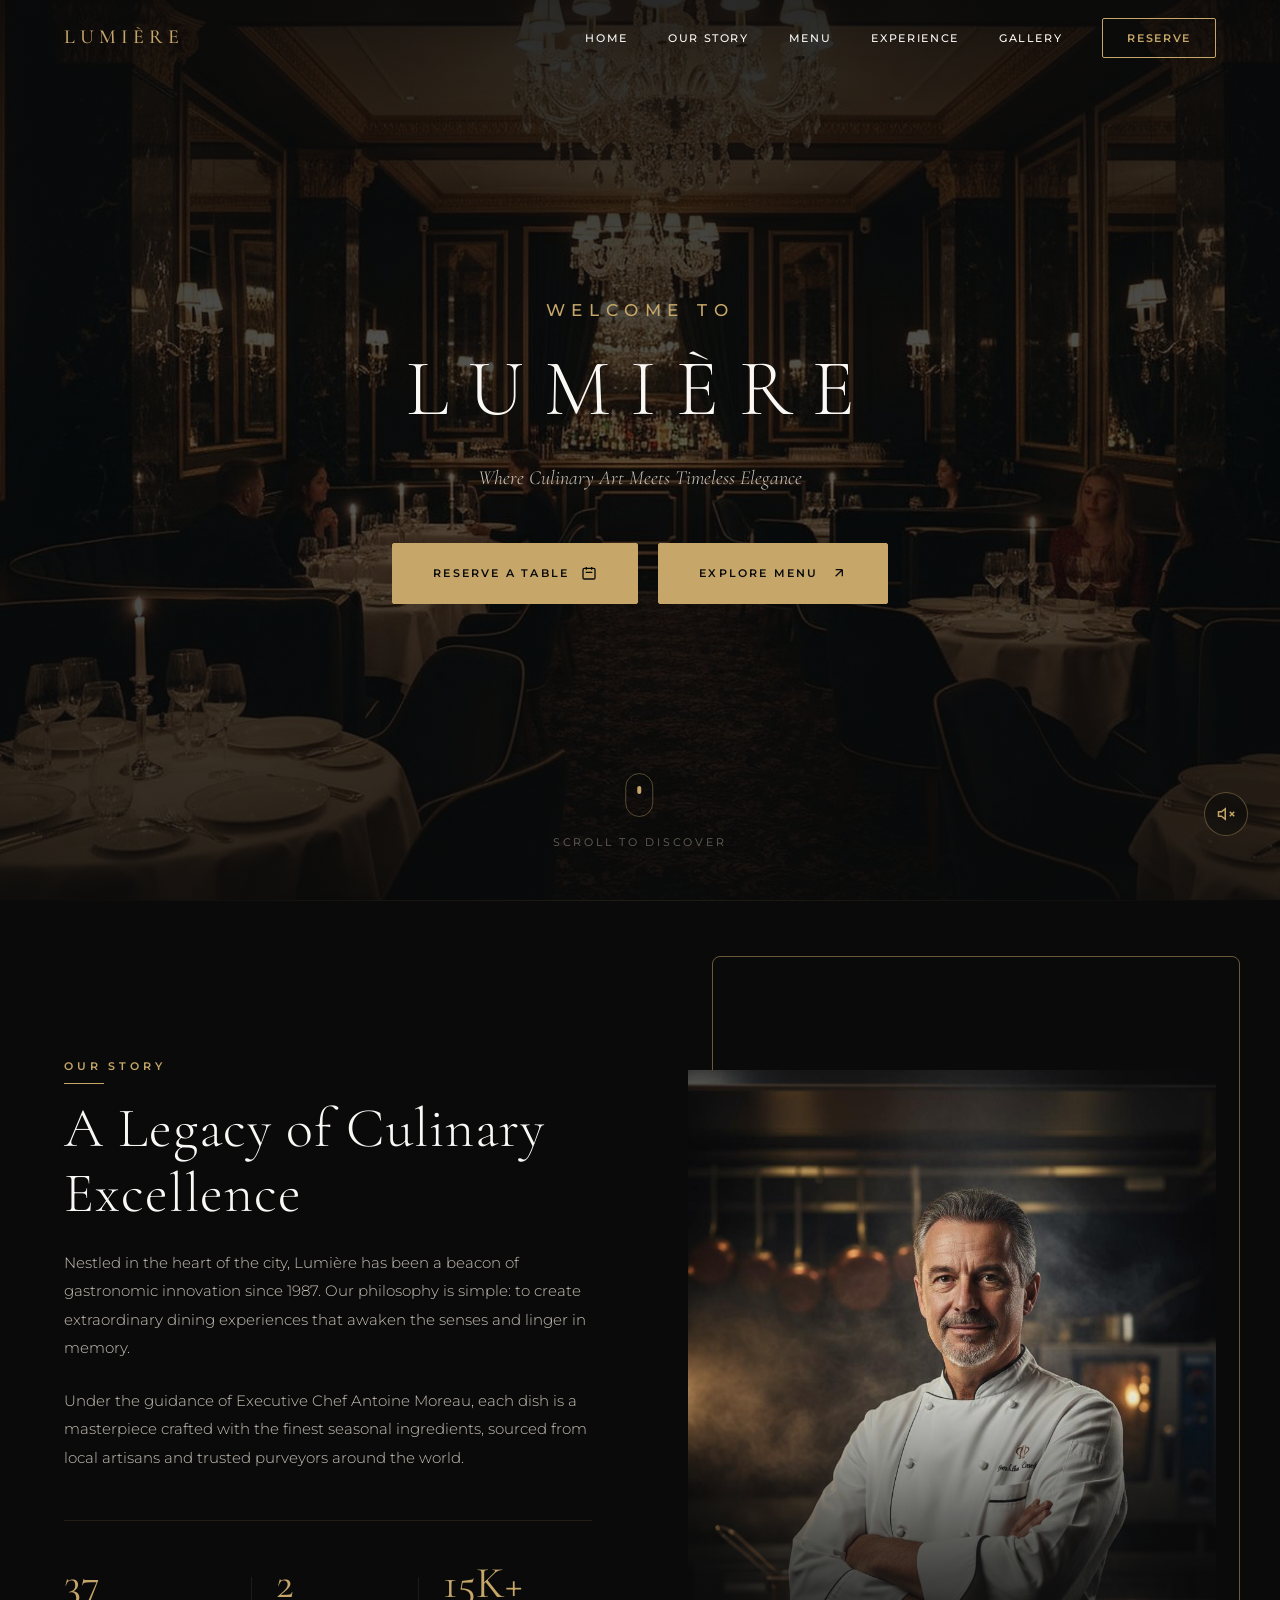
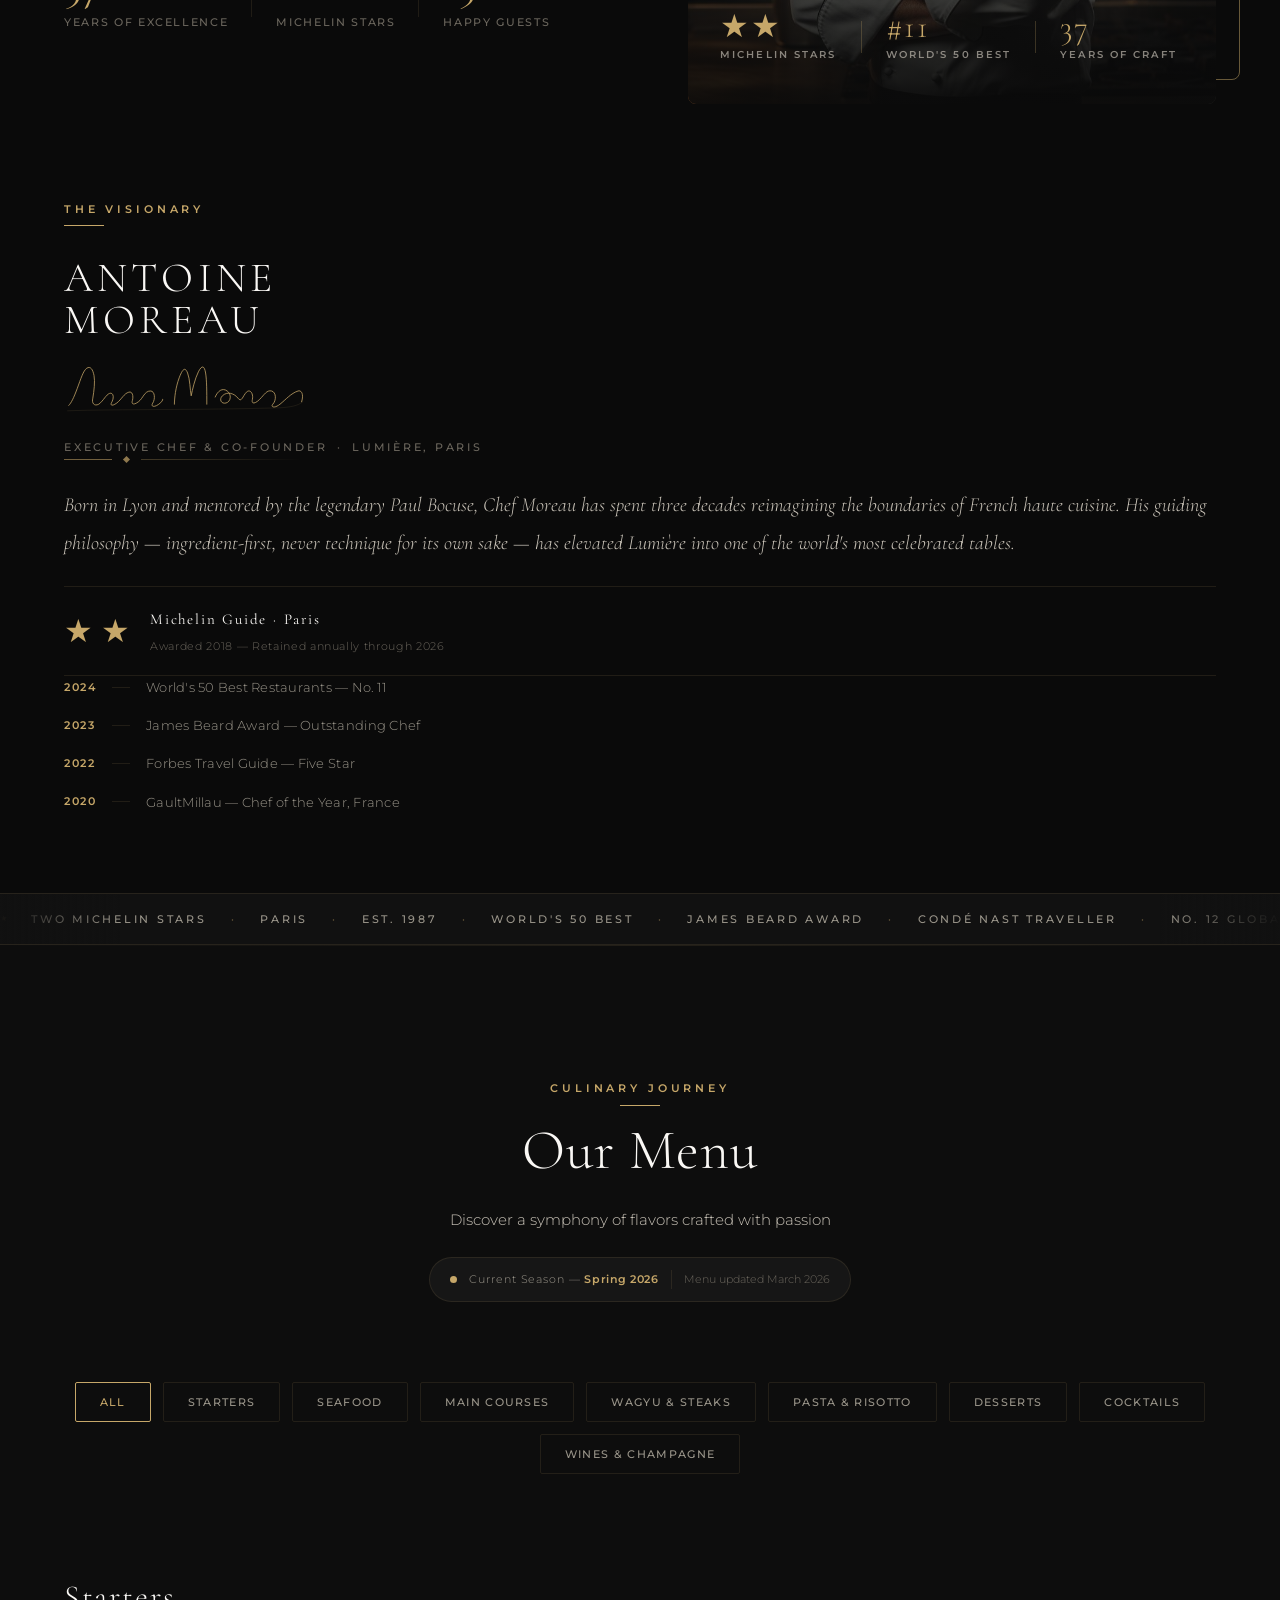
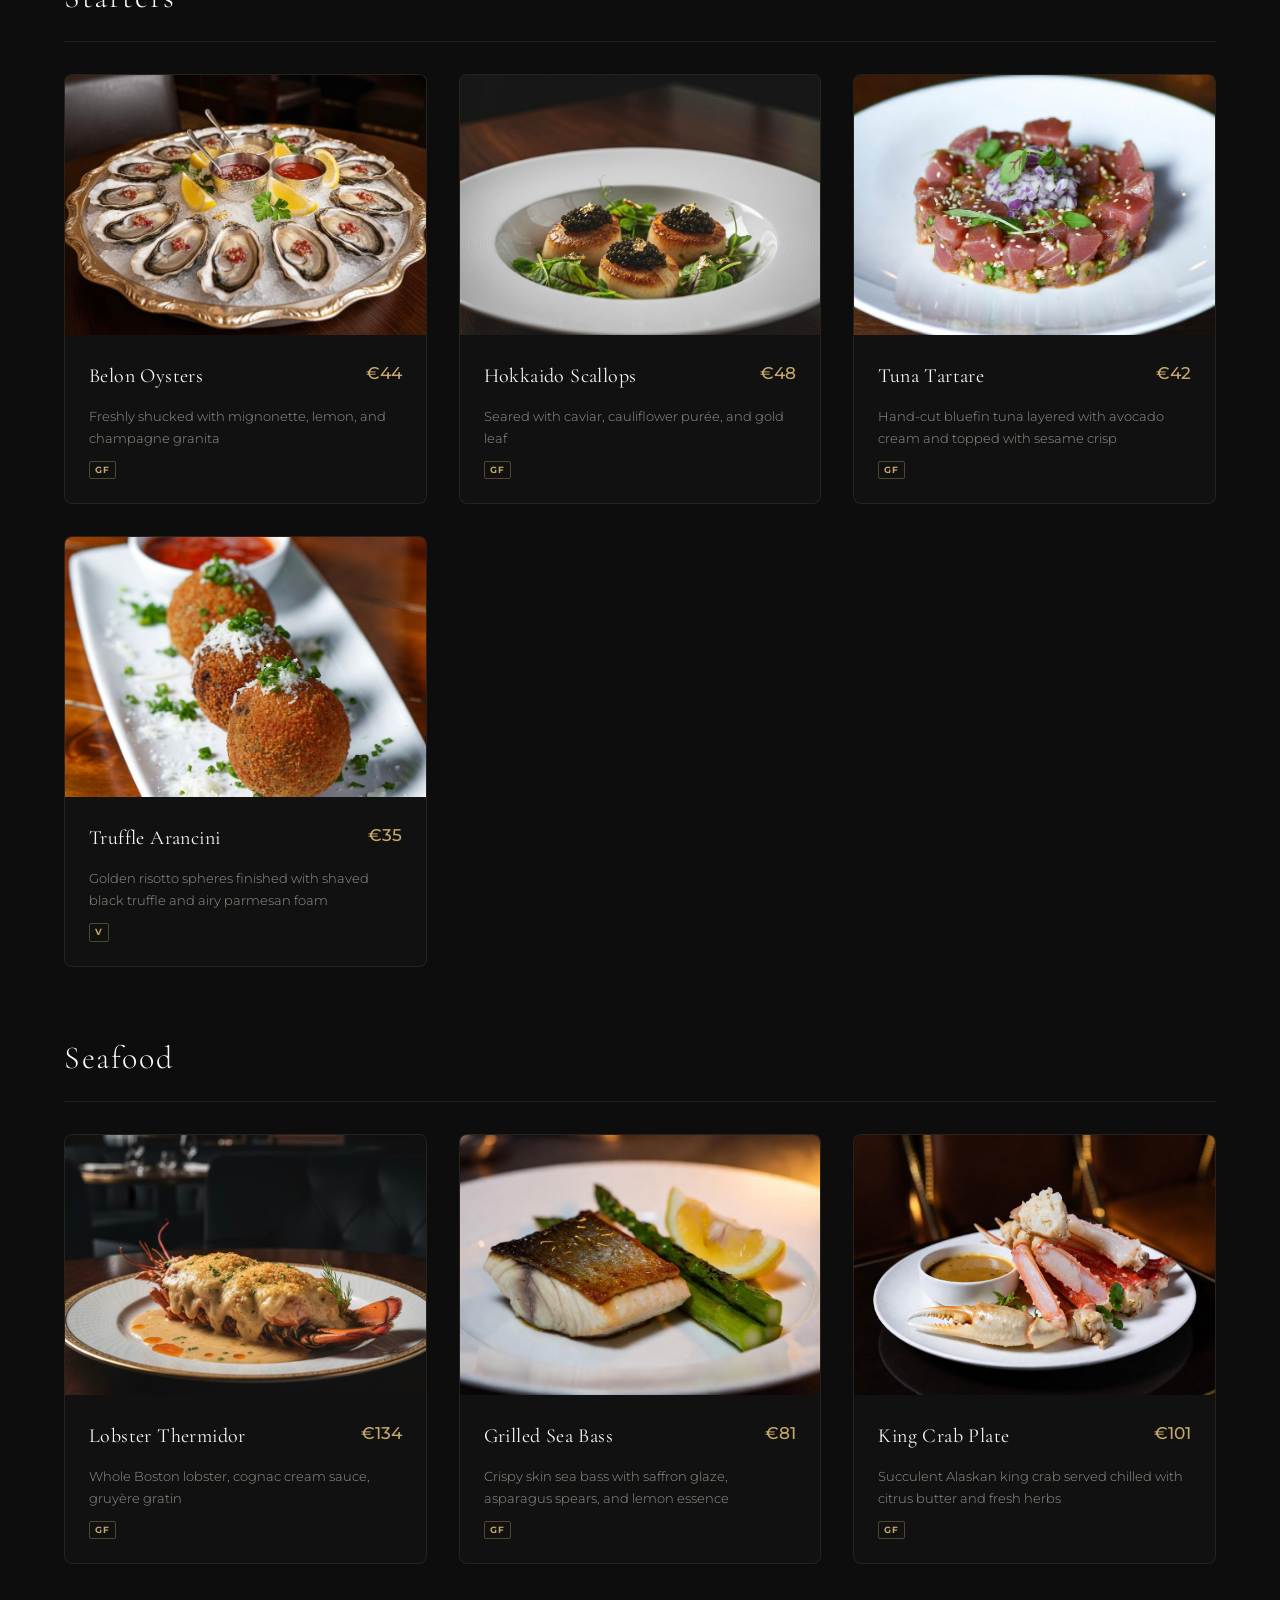
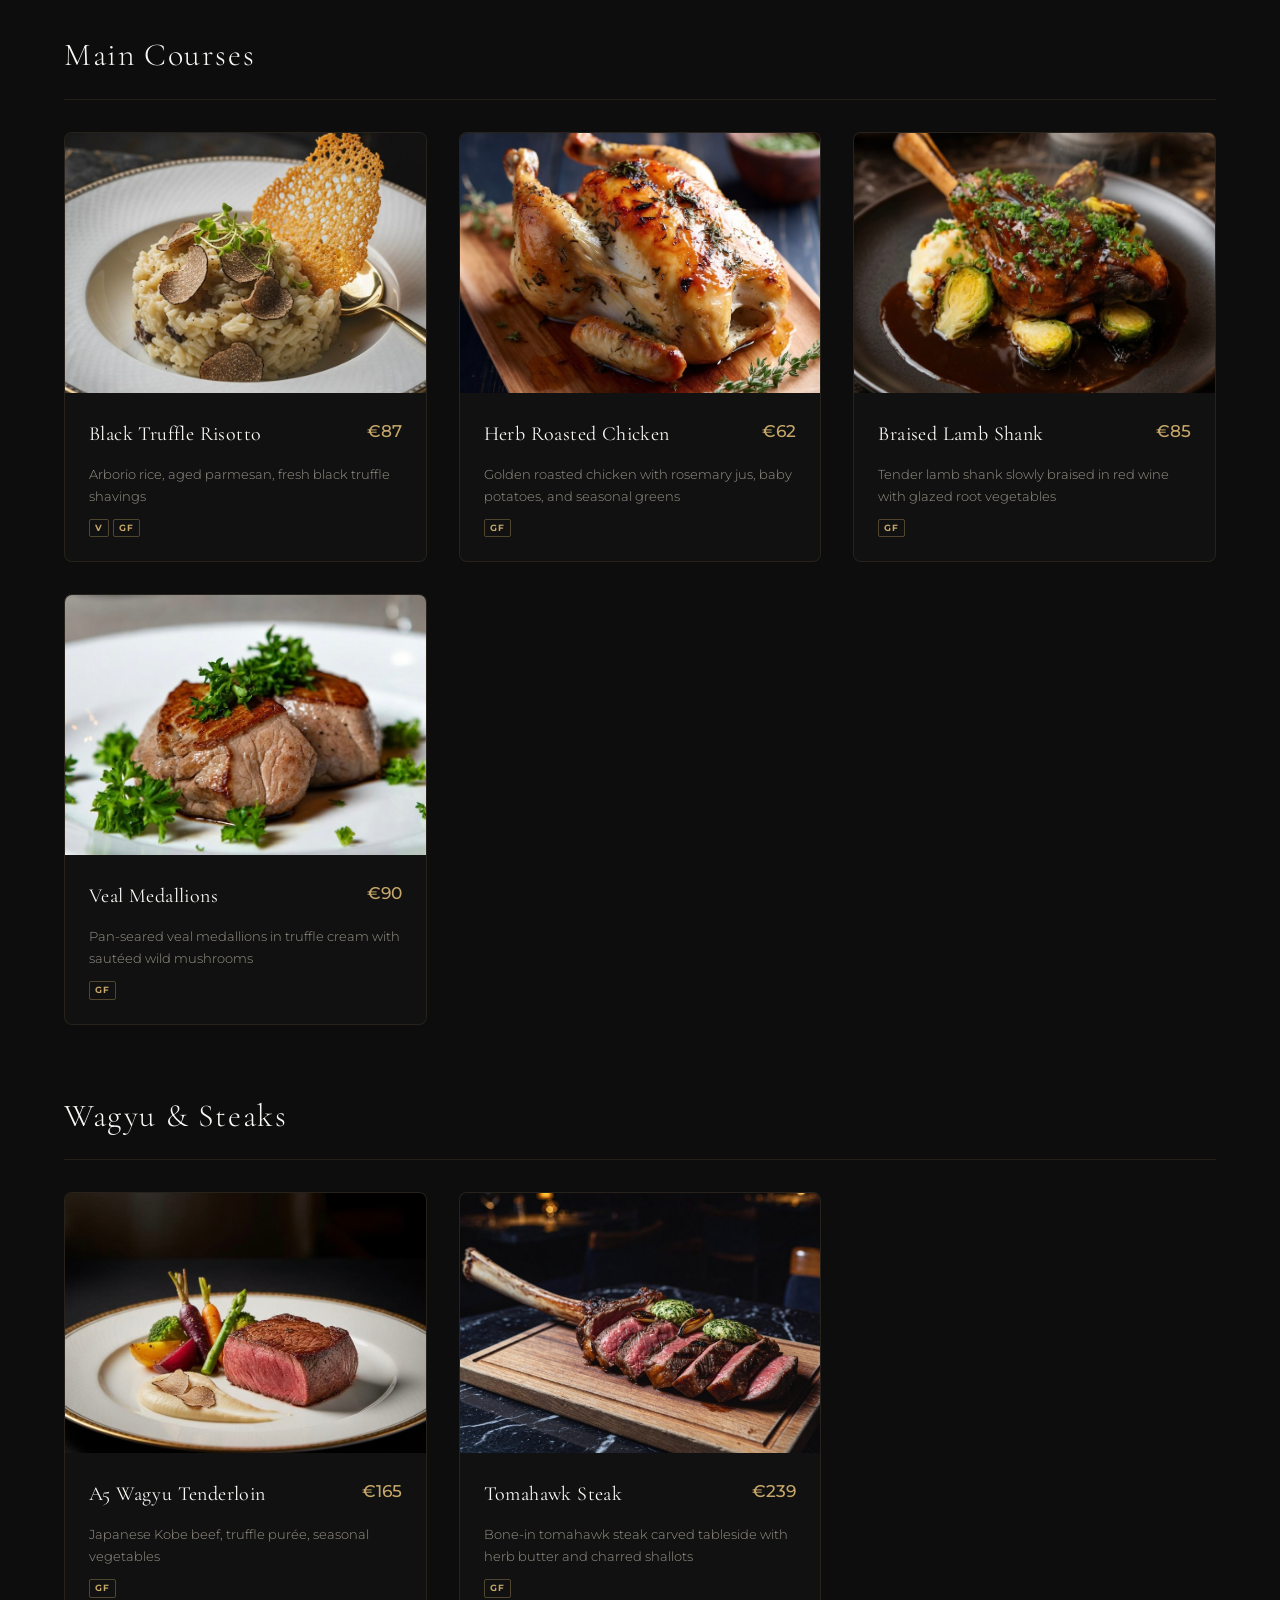
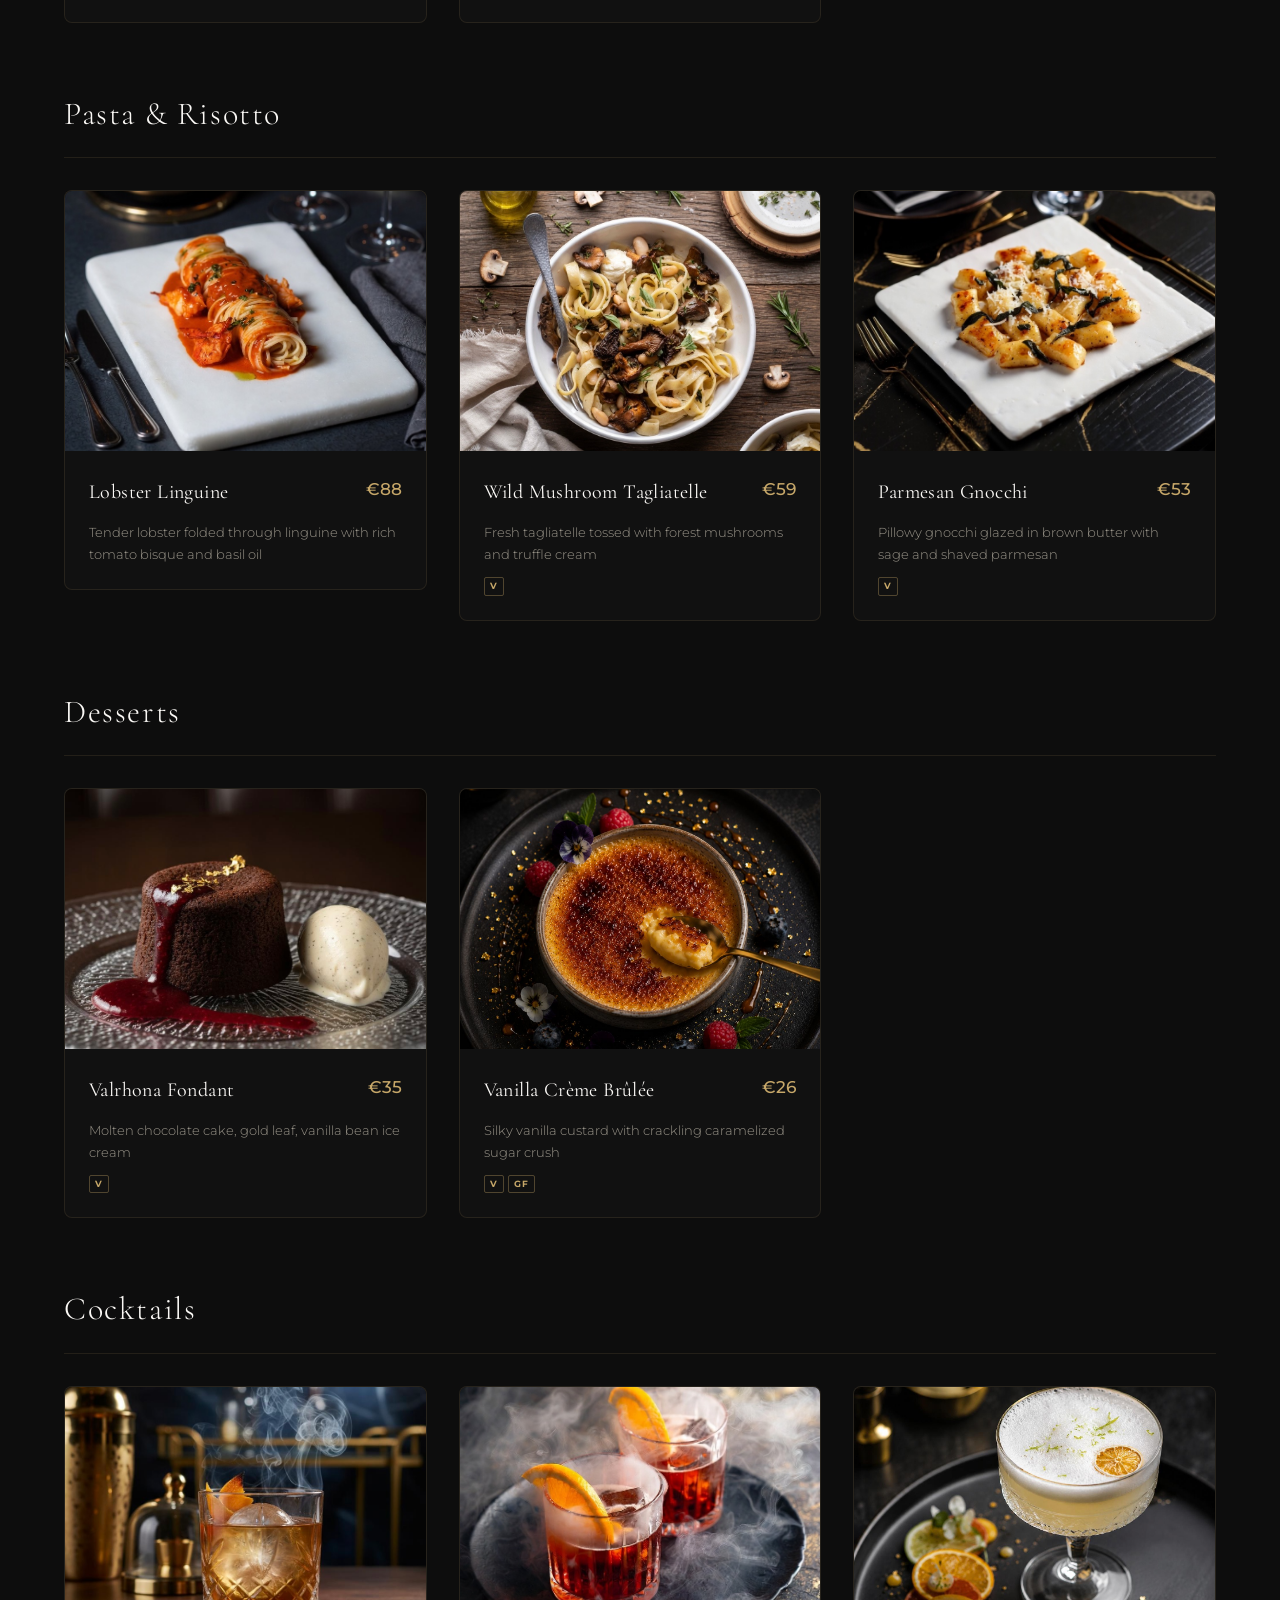
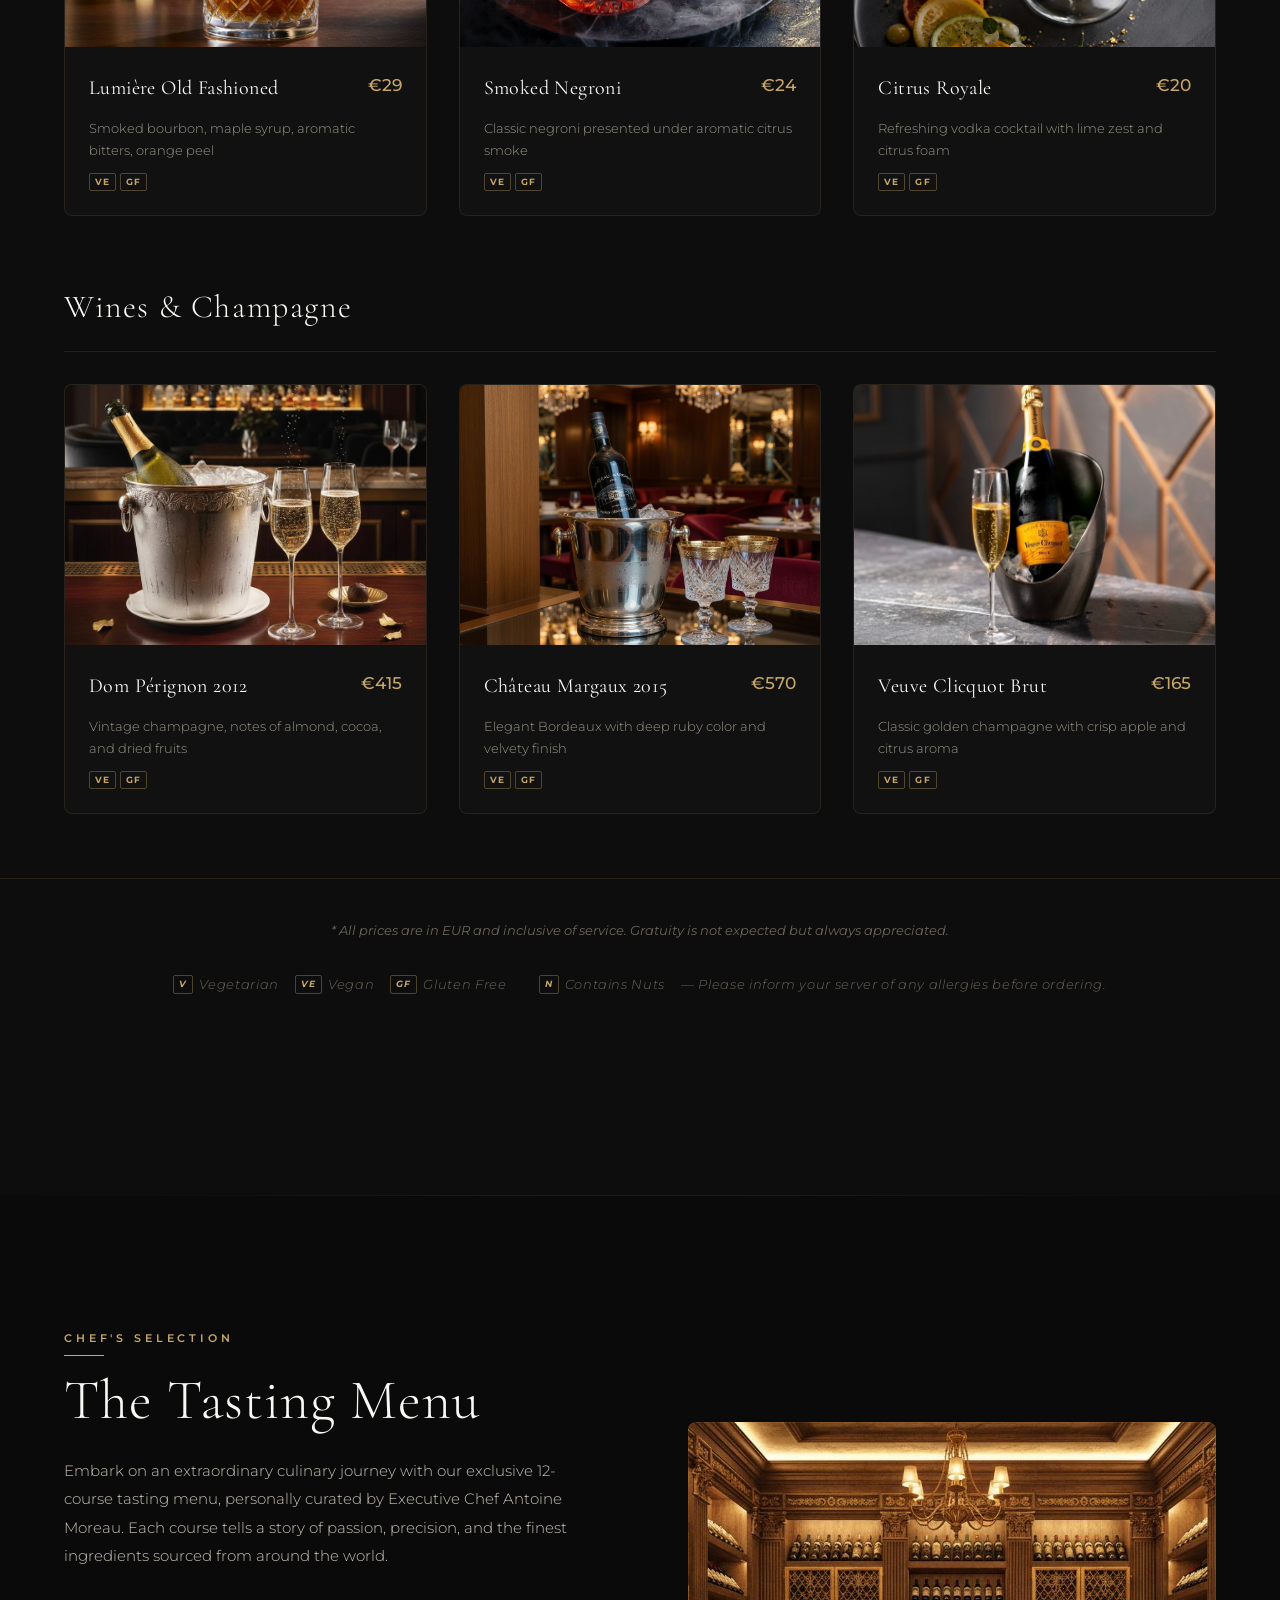
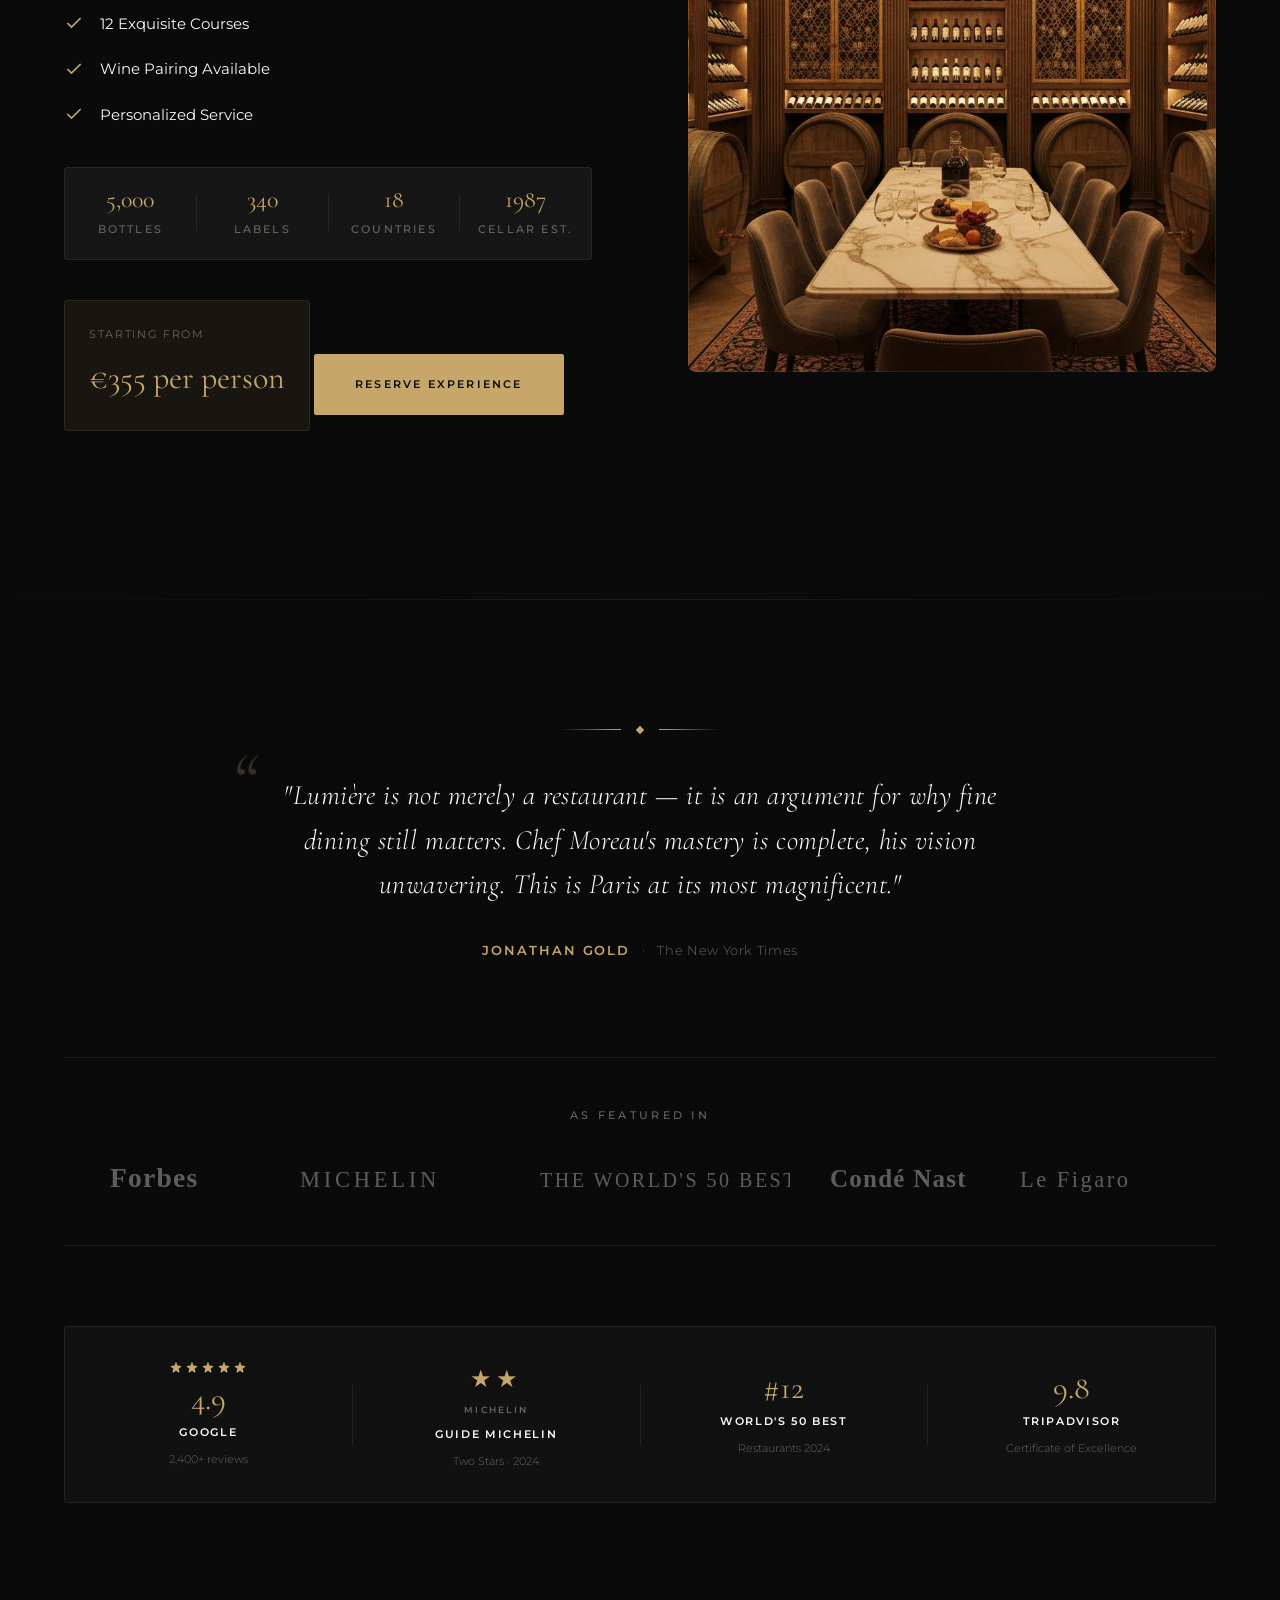
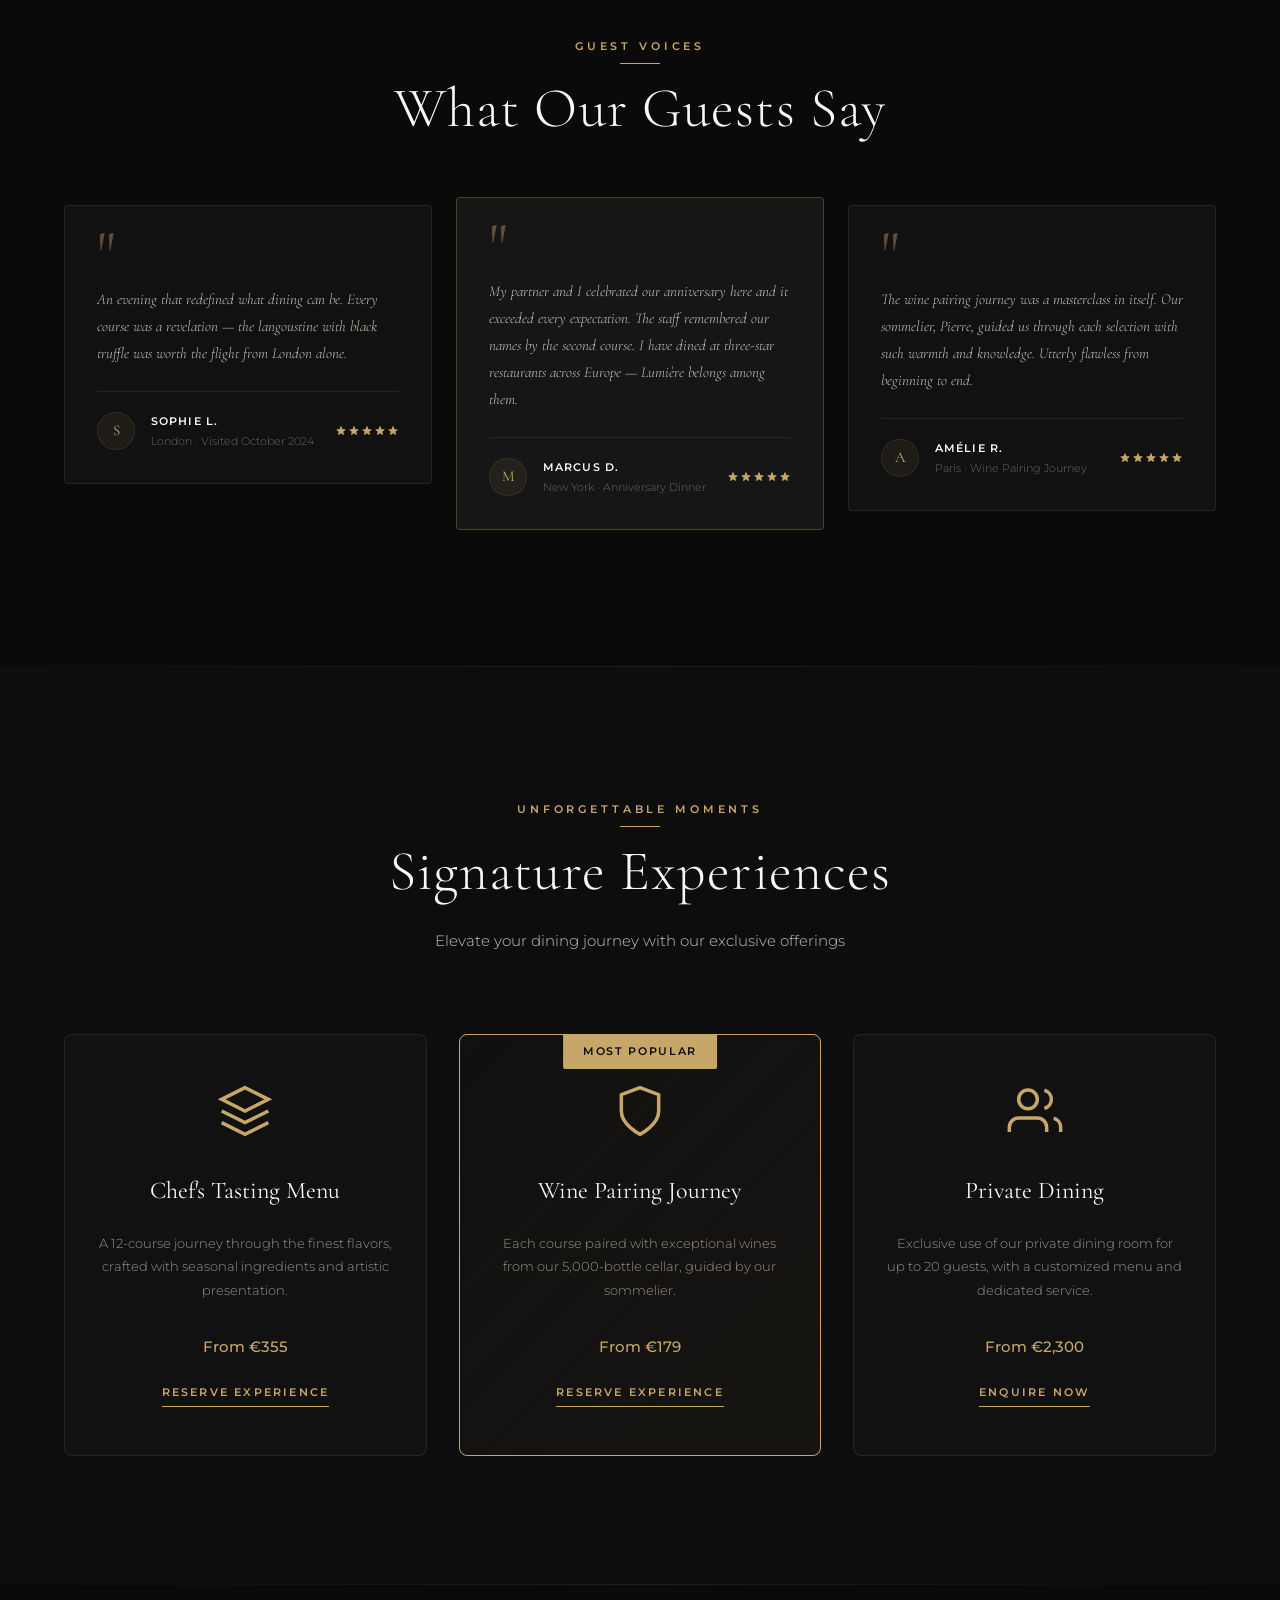
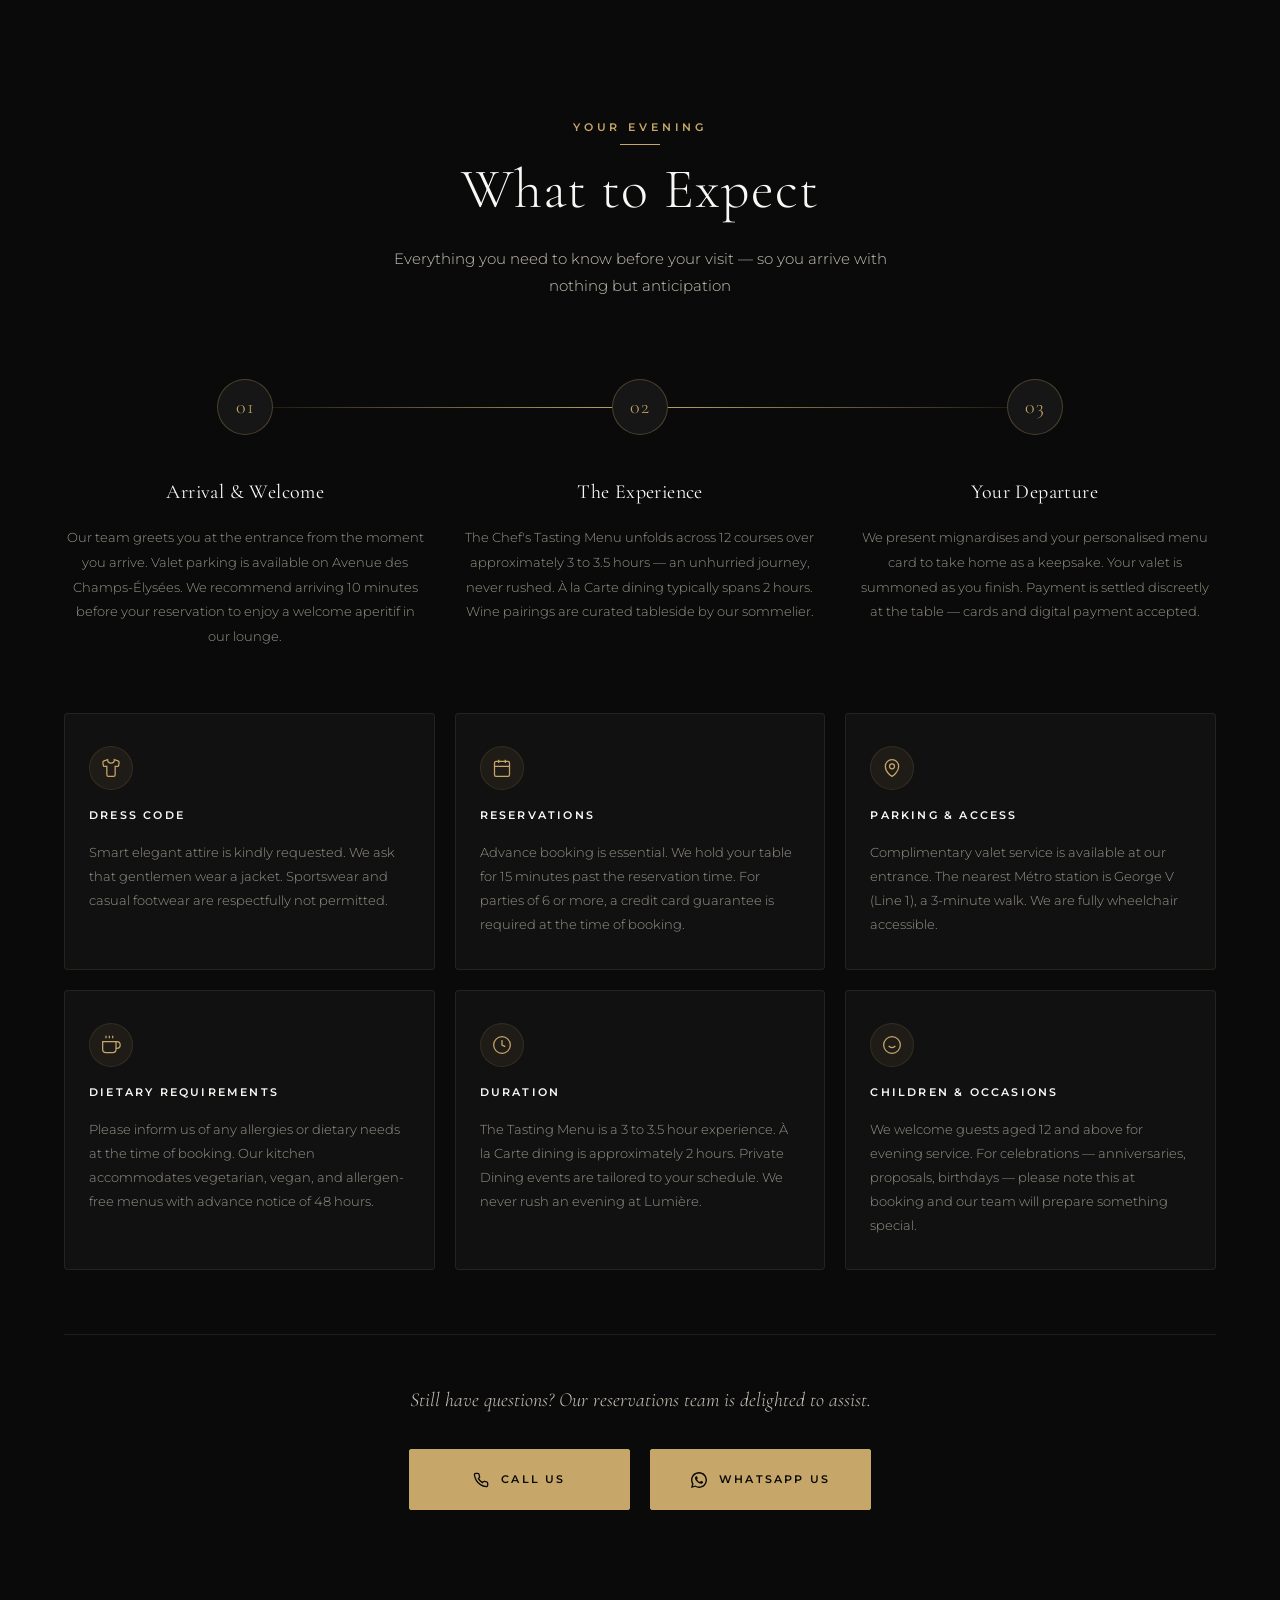
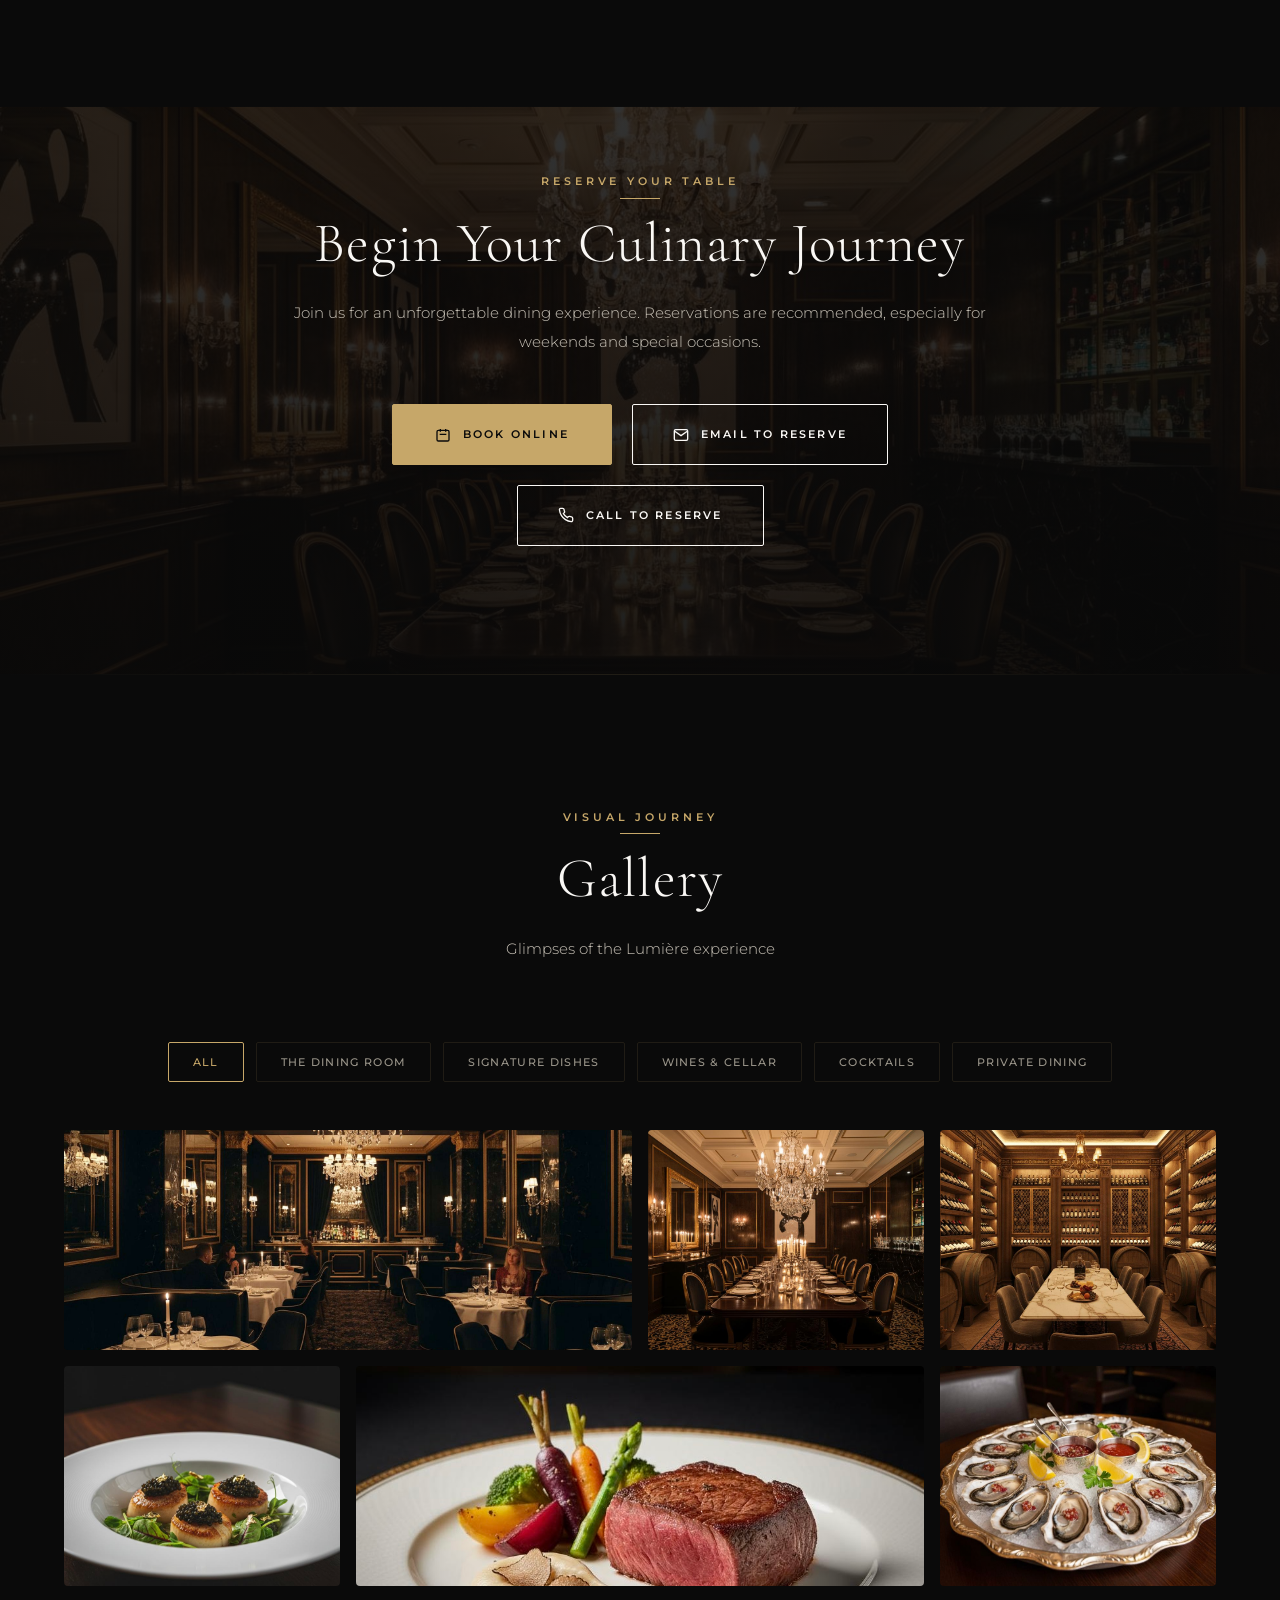
==== index.html @ 8809b739 "Update index.html" ====
<!DOCTYPE html>
<html lang="en">
<head>
    <meta charset="UTF-8">
    <meta name="viewport" content="width=device-width, initial-scale=1.0">
    <title>Lumière | Michelin-Star Fine Dining — Paris</title>
    <meta name="description" content="Lumière is a two Michelin-star fine dining restaurant in Paris. Experience 12-course tasting menus, award-winning cuisine, and timeless elegance crafted by Executive Chef Antoine Moreau.">
    <meta name="keywords" content="Lumière restaurant, Michelin star Paris, fine dining Paris, Antoine Moreau chef, tasting menu Paris, luxury restaurant">
    <meta name="robots" content="index, follow">
    <link rel="canonical" href="https://YOUR-DOMAIN-HERE.com/">

    <!-- Favicon -->
    <link rel="icon" href="favicon.svg" type="image/svg+xml">
    <link rel="apple-touch-icon" href="favicon.svg">

    <!-- Open Graph / Social Sharing -->
    <meta property="og:type" content="restaurant">
    <meta property="og:url" content="https://YOUR-DOMAIN-HERE.com/">
    <meta property="og:title" content="Lumière | Michelin-Star Fine Dining — Paris">
    <meta property="og:description" content="Two Michelin stars. Thirty-seven years of culinary excellence. Experience the extraordinary at Lumière, Paris.">
    <meta property="og:image" content="https://YOUR-DOMAIN-HERE.com/images/hero-bg.jpg">
    <meta property="og:image:width" content="1200">
    <meta property="og:image:height" content="630">
    <meta property="og:site_name" content="Lumière Fine Dining">
    <meta property="og:locale" content="en_US">

    <!-- Twitter Card -->
    <meta name="twitter:card" content="summary_large_image">
    <meta name="twitter:title" content="Lumière | Michelin-Star Fine Dining — Paris">
    <meta name="twitter:description" content="Two Michelin stars. Thirty-seven years of culinary excellence. Experience the extraordinary at Lumière, Paris.">
    <meta name="twitter:image" content="https://YOUR-DOMAIN-HERE.com/images/hero-bg.jpg">

    <!-- Structured Data: Restaurant -->
    <script type="application/ld+json">
    {
      "@context": "https://schema.org",
      "@type": "Restaurant",
      "name": "Lumière",
      "description": "Two Michelin-star fine dining restaurant in Paris, offering extraordinary tasting menus crafted by Executive Chef Antoine Moreau.",
      "url": "https://YOUR-DOMAIN-HERE.com",
      "logo": "https://YOUR-DOMAIN-HERE.com/favicon.svg",
      "image": "https://YOUR-DOMAIN-HERE.com/images/hero-bg.jpg",
      "telephone": "+33123456789",
      "email": "reservations@lumiere.com",
      "priceRange": "$$$$",
      "currenciesAccepted": "EUR",
      "servesCuisine": ["French", "Contemporary", "Fine Dining"],
      "starRating": {
        "@type": "Rating",
        "ratingValue": "2",
        "bestRating": "3",
        "ratingExplanation": "Two Michelin Stars"
      },
      "address": {
        "@type": "PostalAddress",
        "streetAddress": "42 Avenue des Champs-Élysées",
        "addressLocality": "Paris",
        "addressRegion": "Île-de-France",
        "postalCode": "75008",
        "addressCountry": "FR"
      },
      "geo": {
        "@type": "GeoCoordinates",
        "latitude": 48.8698,
        "longitude": 2.3078
      },
      "openingHoursSpecification": [
        { "@type": "OpeningHoursSpecification", "dayOfWeek": ["Tuesday","Wednesday","Thursday"], "opens": "18:00", "closes": "22:00" },
        { "@type": "OpeningHoursSpecification", "dayOfWeek": ["Friday","Saturday"], "opens": "18:00", "closes": "23:00" },
        { "@type": "OpeningHoursSpecification", "dayOfWeek": ["Sunday"], "opens": "12:00", "closes": "21:00" }
      ],
      "hasMap": "https://maps.google.com/?q=42+Avenue+des+Champs-Elysees+Paris",
      "reservations": "https://YOUR-DOMAIN-HERE.com/reservation.html",
      "menu": "https://YOUR-DOMAIN-HERE.com/#menu"
    }
    </script>

    <!-- Google Fonts -->
    <link rel="preconnect" href="https://fonts.googleapis.com">
    <link rel="preconnect" href="https://fonts.gstatic.com" crossorigin>
    <link href="https://fonts.googleapis.com/css2?family=Cormorant+Garamond:ital,wght@0,300;0,400;0,500;0,600;0,700;1,300;1,400&family=Montserrat:wght@300;400;500;600&display=swap" rel="stylesheet">
    
    <!-- CSS -->
    <link rel="stylesheet" href="style.css">

    <!-- ================================================
     ANALYTICS — Replace with your tracking scripts
     Google Analytics 4:
     https://analytics.google.com
     ================================================ -->
    <!-- <script async src="https://www.googletagmanager.com/gtag/js?id=G-XXXXXXXXXX"></script> -->
    <!-- <script>
        window.dataLayer = window.dataLayer || [];
        function gtag(){dataLayer.push(arguments);}
        gtag('js', new Date());
        gtag('config', 'G-XXXXXXXXXX');
    </script> -->
    <script src="config.js"></script>
</head>
<body>
    <!-- Sticky Mobile Reserve Button -->
    <a href="reservation.html" class="sticky-reserve" id="stickyReserve" aria-label="Reserve a table">
        <svg viewBox="0 0 24 24" fill="none" stroke="currentColor" stroke-width="2">
            <path d="M8 7V3m8 4V3m-9 8h10M5 21h14a2 2 0 0 0 2-2V7a2 2 0 0 0-2-2H5a2 2 0 0 0-2 2v12a2 2 0 0 0 2 2z"/>
        </svg>
        <span>Reserve a Table</span>
    </a>

    <!-- Page Loader -->
    <div class="page-loader">
        <div class="loader-logo">
            <span>L</span><span>U</span><span>M</span><span>I</span><span>È</span><span>R</span><span>E</span>
        </div>
        <div class="loader-line"></div>
    </div>

    <!-- Navigation -->
    <nav class="navbar" id="navbar">
        <div class="nav-container">
            <a href="#" class="nav-logo">
                <span class="logo-text">Lumière</span>
            </a>
            
            <ul class="nav-menu" id="navMenu">
                <li><a href="#home" class="nav-link">Home</a></li>
                <li><a href="#about" class="nav-link">Our Story</a></li>
                <li><a href="#menu" class="nav-link">Menu</a></li>
                <li><a href="#experience" class="nav-link">Experience</a></li>
                <li><a href="#gallery" class="nav-link">Gallery</a></li>
                <li><a href="reservation.html" class="nav-cta">Reserve</a></li>
            </ul>
            
            <button class="nav-toggle" id="navToggle" aria-label="Toggle navigation">
                <span class="hamburger"></span>
            </button>
        </div>
    </nav>

    <!-- Hero Section -->
    <section class="hero" id="home">
        <div class="hero-bg">
            <video 
                class="hero-video" 
                autoplay 
                muted 
                loop 
                playsinline
                webkit-playsinline
                x5-playsinline>
                <source src="images/hero-bg-mobile.mp4" type="video/mp4" media="(max-width: 768px)">
                <source src="images/hero-bg.mp4" type="video/mp4">
            </video>
            <div class="hero-overlay"></div>
        </div>
        
        <div class="hero-content">
            <p class="hero-subtitle">Welcome to</p>
            <h1 class="hero-title">Lumière</h1>
            <p class="hero-tagline">Where Culinary Art Meets Timeless Elegance</p>
            <div class="hero-cta">
                <div class="hero-cta-wrap">
                    <a href="reservation.html" class="magnetic-btn hero-cta-primary">
                        <span>Reserve a Table</span>
                        <svg viewBox="0 0 24 24" fill="none" stroke="currentColor" stroke-width="2">
                            <path d="M8 7V3m8 4V3m-9 8h10M5 21h14a2 2 0 0 0 2-2V7a2 2 0 0 0-2-2H5a2 2 0 0 0-2 2v12a2 2 0 0 0 2 2z"/>
                        </svg>
                    </a>
                </div>
                <div class="hero-cta-wrap">
                    <a href="#menu" class="magnetic-btn hero-cta-secondary">
                        <span>Explore Menu</span>
                        <svg viewBox="0 0 24 24" fill="none" stroke="currentColor" stroke-width="2">
                            <path d="M7 17L17 7M17 7H7M17 7V17"/>
                        </svg>
                    </a>
                </div>
            </div>
        </div>
        
        <div class="scroll-indicator">
            <div class="scroll-mouse">
                <div class="scroll-wheel"></div>
            </div>
            <span class="scroll-text">Scroll to discover</span>
        </div>

        <button class="audio-toggle" id="audioToggle" aria-label="Toggle ambient sound">
            <!-- Muted icon — shows by default (X on speaker) -->
            <svg id="audioIconOff" viewBox="0 0 24 24" fill="none" stroke="currentColor" stroke-width="2" style="display:block;">
                <polygon points="11 5 6 9 2 9 2 15 6 15 11 19 11 5"/>
                <line x1="23" y1="9" x2="17" y2="15"/>
                <line x1="17" y1="9" x2="23" y2="15"/>
            </svg>
            <!-- Playing icon — shows when audio is on (waves on speaker) -->
            <svg id="audioIconOn" viewBox="0 0 24 24" fill="none" stroke="currentColor" stroke-width="2" style="display:none;">
                <polygon points="11 5 6 9 2 9 2 15 6 15 11 19 11 5"/>
                <path d="M15.54 8.46a5 5 0 0 1 0 7.07"/>
                <path d="M19.07 4.93a10 10 0 0 1 0 14.14"/>
            </svg>
        </button>
    </section>

    <!-- About Section -->
    <section class="about" id="about">
        <div class="container">
            <div class="about-grid">
                <div class="about-content">
                    <span class="section-label section-label--sweep">Our Story</span>
                    <h2 class="section-title">A Legacy of Culinary Excellence</h2>
                    <p class="about-text">
                        Nestled in the heart of the city, Lumière has been a beacon of gastronomic innovation since 1987. Our philosophy is simple: to create extraordinary dining experiences that awaken the senses and linger in memory.
                    </p>
                    <p class="about-text">
                        Under the guidance of Executive Chef Antoine Moreau, each dish is a masterpiece crafted with the finest seasonal ingredients, sourced from local artisans and trusted purveyors around the world.
                    </p>
                    <div class="about-stats">
                        <div class="stat-item">
                            <span class="stat-number">37</span>
                            <span class="stat-label">Years of Excellence</span>
                        </div>
                        <div class="stat-item">
                            <span class="stat-number">2</span>
                            <span class="stat-label">Michelin Stars</span>
                        </div>
                        <div class="stat-item">
                            <span class="stat-number">15K+</span>
                            <span class="stat-label">Happy Guests</span>
                        </div>
                    </div>
                </div>
                <div class="about-image-wrapper">
                    <div class="about-image">
                        <img src="images/chef.jpg" alt="Executive Chef Antoine Moreau" loading="lazy">
                        <div class="chef-portrait-accolades">
                            <div class="portrait-accolade">
                                <span class="portrait-accolade-value">★★</span>
                                <span class="portrait-accolade-label">Michelin Stars</span>
                            </div>
                            <div class="portrait-accolade-sep"></div>
                            <div class="portrait-accolade">
                                <span class="portrait-accolade-value">#11</span>
                                <span class="portrait-accolade-label">World's 50 Best</span>
                            </div>
                            <div class="portrait-accolade-sep"></div>
                            <div class="portrait-accolade">
                                <span class="portrait-accolade-value">37</span>
                                <span class="portrait-accolade-label">Years of Craft</span>
                            </div>
                        </div>
                    </div>
                    <div class="about-accent"></div>
                </div>
                <div class="chef-editorial">
                    <div class="chef-editorial-header">
                        <span class="section-label section-label--sweep">The Visionary</span>
                        <h2 class="chef-editorial-name">Antoine<br>Moreau</h2>
                        <div class="chef-signature" aria-hidden="true">
                            <svg viewBox="0 0 400 95" fill="none" xmlns="http://www.w3.org/2000/svg">
                                <path class="sig-path"
                                    d="M 8 74 C 12 70 16 62 22 46 C 28 30 32 16 38 12 C 44 8 48 14 50 24 C 52 34 50 50 48 62 C 46 70 50 76 58 72 C 66 66 70 56 76 54 C 82 52 84 60 80 68 C 76 74 80 76 88 70 C 96 64 100 54 108 52 C 114 50 116 58 114 66 C 112 72 116 74 124 68 C 132 62 134 50 144 50 C 152 50 152 64 148 70 C 144 76 150 78 158 72 C 164 68 166 62 164 64"
                                    stroke="#C6A769" stroke-width="1.3" stroke-linecap="round" stroke-linejoin="round"/>
                                <path class="sig-path sig-path-delay"
                                    d="M 184 72 C 184 62 186 44 192 28 C 198 12 202 10 206 20 C 210 30 210 48 212 58 C 214 48 218 30 224 18 C 230 6 234 8 236 20 C 238 32 238 52 238 72"
                                    stroke="#C6A769" stroke-width="1.3" stroke-linecap="round" stroke-linejoin="round"/>
                                <path class="sig-path sig-path-delay-2"
                                    d="M 252 60 C 256 50 264 44 272 50 C 280 56 278 68 270 70 C 262 72 258 64 264 58 C 272 50 284 54 290 62 C 296 70 298 58 304 52 C 310 46 316 54 314 64 C 312 72 318 72 326 64 C 334 56 338 48 346 50 C 354 52 354 66 348 72 C 344 76 350 80 360 72 C 370 64 378 54 390 50 C 396 48 400 56 396 68"
                                    stroke="#C6A769" stroke-width="1.3" stroke-linecap="round" stroke-linejoin="round"/>
                                <path class="sig-path sig-path-delay-2"
                                    d="M 6 83 C 90 80 220 82 360 78 C 376 77 390 75 398 68"
                                    stroke="#C6A769" stroke-width="0.5" stroke-linecap="round" opacity="0.35"/>
                            </svg>
                        </div>
                        <p class="chef-editorial-role">Executive Chef &amp; Co-Founder &thinsp;&middot;&thinsp; Lumière, Paris</p>
                    </div>
    
                    <div class="chef-divider">
                        <span class="chef-divider-line"></span>
                        <span class="chef-divider-diamond"></span>
                        <span class="chef-divider-line chef-divider-line--fade"></span>
                    </div>
    
                    <p class="chef-bio">
                        Born in Lyon and mentored by the legendary Paul Bocuse, Chef Moreau has spent
                        three decades reimagining the boundaries of French haute cuisine. His guiding
                        philosophy — ingredient-first, never technique for its own sake — has elevated
                        Lumière into one of the world's most celebrated tables.
                    </p>
    
                    <div class="chef-michelin-row">
                        <div class="chef-michelin-stars">
                            <span class="chef-michelin-star" aria-hidden="true">★</span>
                            <span class="chef-michelin-star" aria-hidden="true">★</span>
                        </div>
                        <div class="chef-michelin-text">
                            <span class="chef-michelin-title">Michelin Guide · Paris</span>
                            <span class="chef-michelin-sub">Awarded 2018 &mdash; Retained annually through 2026</span>
                        </div>
                    </div>
    
                    <ul class="chef-accolades" aria-label="Chef accolades">
                        <li>
                            <span class="accolade-year">2024</span>
                            <span class="accolade-dash"></span>
                            <span class="accolade-name">World's 50 Best Restaurants &mdash; No.&thinsp;11</span>
                        </li>
                        <li>
                            <span class="accolade-year">2023</span>
                            <span class="accolade-dash"></span>
                            <span class="accolade-name">James Beard Award &mdash; Outstanding Chef</span>
                        </li>
                        <li>
                            <span class="accolade-year">2022</span>
                            <span class="accolade-dash"></span>
                            <span class="accolade-name">Forbes Travel Guide &mdash; Five Star</span>
                        </li>
                        <li>
                            <span class="accolade-year">2020</span>
                            <span class="accolade-dash"></span>
                            <span class="accolade-name">GaultMillau &mdash; Chef of the Year, France</span>
                        </li>
                    </ul>
                </div>
            </div>

            
        </div>
    </section>

    <!-- Marquee Ticker -->
    <div class="marquee-ticker" aria-hidden="true">
        <div class="marquee-track">
            <div class="marquee-content">
                <span class="marquee-star">★</span>
                <span>Two Michelin Stars</span>
                <span class="marquee-dot">·</span>
                <span>Paris</span>
                <span class="marquee-dot">·</span>
                <span>Est. 1987</span>
                <span class="marquee-dot">·</span>
                <span>World's 50 Best</span>
                <span class="marquee-dot">·</span>
                <span>James Beard Award</span>
                <span class="marquee-dot">·</span>
                <span>Condé Nast Traveller</span>
                <span class="marquee-dot">·</span>
                <span>No. 12 Globally</span>
                <span class="marquee-star">★</span>
                <span>Two Michelin Stars</span>
                <span class="marquee-dot">·</span>
                <span>Paris</span>
                <span class="marquee-dot">·</span>
                <span>Est. 1987</span>
                <span class="marquee-dot">·</span>
                <span>World's 50 Best</span>
                <span class="marquee-dot">·</span>
                <span>James Beard Award</span>
                <span class="marquee-dot">·</span>
                <span>Condé Nast Traveller</span>
                <span class="marquee-dot">·</span>
                <span>No. 12 Globally</span>
                <span class="marquee-star">★</span>
                <span>Two Michelin Stars</span>
                <span class="marquee-dot">·</span>
                <span>Paris</span>
                <span class="marquee-dot">·</span>
                <span>Est. 1987</span>
                <span class="marquee-dot">·</span>
                <span>World's 50 Best</span>
                <span class="marquee-dot">·</span>
                <span>James Beard Award</span>
                <span class="marquee-dot">·</span>
                <span>Condé Nast Traveller</span>
                <span class="marquee-dot">·</span>
                <span>No. 12 Globally</span>
            </div>
        </div>
    </div>
    <!-- End Marquee Ticker -->

    <!-- Menu Section -->
    <section class="menu" id="menu">
        <div class="container">
            <div class="section-header">
                <span class="section-label section-label--breathe">Culinary Journey</span>
                <h2 class="section-title">Our Menu</h2>
                <p class="section-subtitle">Discover a symphony of flavors crafted with passion</p>
                <div class="season-indicator">
                    <span class="season-dot"></span>
                    <span class="season-text">Current Season — <strong>Spring 2026</strong></span>
                    <span class="season-updated">Menu updated March 2026</span>
                </div>
            </div>
            
            <!-- Menu Categories -->
            <div class="menu-categories">
                <button class="category-btn active" data-category="all">All</button>
                <button class="category-btn" data-category="starters">Starters</button>
                <button class="category-btn" data-category="seafood">Seafood</button>
                <button class="category-btn" data-category="mains">Main Courses</button>
                <button class="category-btn" data-category="steaks">Wagyu & Steaks</button>
                <button class="category-btn" data-category="pasta">Pasta & Risotto</button>
                <button class="category-btn" data-category="desserts">Desserts</button>
                <button class="category-btn" data-category="cocktails">Cocktails</button>
                <button class="category-btn" data-category="wines">Wines & Champagne</button>
            </div>

            <button class="menu-show-all" id="menuShowAll" type="button">Show All Sections</button>
            
            <!-- Menu Grid -->
            <div class="menu-grid">
                <!-- Starters -->
                <div class="menu-heading" data-heading="starters">Starters</div>

                <div class="menu-item" data-category="starters">
                    <div class="menu-card">
                        <div class="menu-image">
                            <img src="images/starters/dish-oysters.jpg" alt="Fresh Oysters" loading="lazy">
                        </div>
                        <div class="menu-content">
                            <div class="menu-header">
                                <h3 class="menu-name">Belon Oysters</h3>
                                <span class="menu-price">€44</span>
                            </div>
                            <p class="menu-description">Freshly shucked with mignonette, lemon, and champagne granita</p>
                            <div class="allergen-tags">
                                <span class="allergen-tag" data-label="Gluten Free">GF</span>
                            </div>
                        </div>
                    </div>
                </div>
                
                <div class="menu-item" data-category="starters">
                    <div class="menu-card">
                        <div class="menu-image">
                            <img src="images/starters/dish-scallops.jpg" alt="Seared Scallops" loading="lazy">
                        </div>
                        <div class="menu-content">
                            <div class="menu-header">
                                <h3 class="menu-name">Hokkaido Scallops</h3>
                                <span class="menu-price">€48</span>
                            </div>
                            <p class="menu-description">Seared with caviar, cauliflower purée, and gold leaf</p>
                            <div class="allergen-tags">
                                <span class="allergen-tag" data-label="Gluten Free">GF</span>
                            </div>
                        </div>
                    </div>
                </div>

                <div class="menu-item" data-category="starters">
                    <div class="menu-card">
                        <div class="menu-image">
                            <img src="images/starters/tuna-tartare.jpg" alt="Tuna Tartare" loading="lazy">
                        </div>
                        <div class="menu-content">
                            <div class="menu-header">
                                <h3 class="menu-name">Tuna Tartare</h3>
                                <span class="menu-price">€42</span>
                            </div>
                            <p class="menu-description">Hand-cut bluefin tuna layered with avocado cream and topped with sesame crisp</p>
                            <div class="allergen-tags">
                                <span class="allergen-tag" data-label="Gluten Free">GF</span>
                            </div>
                        </div>
                    </div>
                </div>

                <div class="menu-item" data-category="starters">
                    <div class="menu-card">
                        <div class="menu-image">
                            <img src="images/starters/truffle-arancini.jpg" alt="Truffle Arancini" loading="lazy">
                        </div>
                        <div class="menu-content">
                            <div class="menu-header">
                                <h3 class="menu-name">Truffle Arancini</h3>
                                <span class="menu-price">€35</span>
                            </div>
                            <p class="menu-description">Golden risotto spheres finished with shaved black truffle and airy parmesan foam</p>
                            <div class="allergen-tags">
                                <span class="allergen-tag" data-label="Vegetarian">V</span>
                            </div>
                        </div>
                    </div>
                </div>
                
                <!-- Seafood -->
                <div class="menu-heading" data-heading="seafood">Seafood</div>

                <div class="menu-item" data-category="seafood">
                    <div class="menu-card">
                        <div class="menu-image">
                            <img src="images/seafoods/dish-lobster.jpg" alt="Lobster Thermidor" loading="lazy">
                        </div>
                        <div class="menu-content">
                            <div class="menu-header">
                                <h3 class="menu-name">Lobster Thermidor</h3>
                                <span class="menu-price">€134</span>
                            </div>
                            <p class="menu-description">Whole Boston lobster, cognac cream sauce, gruyère gratin</p>
                            <div class="allergen-tags">
                                <span class="allergen-tag" data-label="Gluten Free">GF</span>
                            </div>
                        </div>
                    </div>
                </div>

                <div class="menu-item" data-category="seafood">
                    <div class="menu-card">
                        <div class="menu-image">
                            <img src="images/seafoods/grilled-sea-bass.jpg" alt="Grilled Sea Bass" loading="lazy">
                        </div>
                        <div class="menu-content">
                            <div class="menu-header">
                                <h3 class="menu-name">Grilled Sea Bass</h3>
                                <span class="menu-price">€81</span>
                            </div>
                            <p class="menu-description">Crispy skin sea bass with saffron glaze, asparagus spears, and lemon essence</p>
                            <div class="allergen-tags">
                                <span class="allergen-tag" data-label="Gluten Free">GF</span>
                            </div>
                        </div>
                    </div>
                </div>

                <div class="menu-item" data-category="seafood">
                    <div class="menu-card">
                        <div class="menu-image">
                            <img src="images/seafoods/king-crab.jpg" alt="King Crab Plate" loading="lazy">
                        </div>
                        <div class="menu-content">
                            <div class="menu-header">
                                <h3 class="menu-name">King Crab Plate</h3>
                                <span class="menu-price">€101</span>
                            </div>
                            <p class="menu-description">Succulent Alaskan king crab served chilled with citrus butter and fresh herbs</p>
                            <div class="allergen-tags">
                                <span class="allergen-tag" data-label="Gluten Free">GF</span>
                            </div>
                        </div>
                    </div>
                </div>
                
                <!-- Mains -->
                <div class="menu-heading" data-heading="mains">Main Courses</div>

                <div class="menu-item" data-category="mains">
                    <div class="menu-card">
                        <div class="menu-image">
                            <img src="images/main-courses/dish-risotto.jpg" alt="Truffle Risotto" loading="lazy">
                        </div>
                        <div class="menu-content">
                            <div class="menu-header">
                                <h3 class="menu-name">Black Truffle Risotto</h3>
                                <span class="menu-price">€87</span>
                            </div>
                            <p class="menu-description">Arborio rice, aged parmesan, fresh black truffle shavings</p>
                            <div class="allergen-tags">
                                <span class="allergen-tag" data-label="Vegetarian">V</span>
                                <span class="allergen-tag" data-label="Gluten Free">GF</span>
                            </div>
                        </div>
                    </div>
                </div>

                <div class="menu-item" data-category="mains">
                    <div class="menu-card">
                        <div class="menu-image">
                            <img src="images/main-courses/roasted-chicken.jpg" alt="Herb Roasted Chicken" loading="lazy">
                        </div>
                        <div class="menu-content">
                            <div class="menu-header">
                                <h3 class="menu-name">Herb Roasted Chicken</h3>
                                <span class="menu-price">€62</span>
                            </div>
                            <p class="menu-description">Golden roasted chicken with rosemary jus, baby potatoes, and seasonal greens</p>
                            <div class="allergen-tags">
                                <span class="allergen-tag" data-label="Gluten Free">GF</span>
                            </div>
                        </div>
                    </div>
                </div>

                <div class="menu-item" data-category="mains">
                    <div class="menu-card">
                        <div class="menu-image">
                            <img src="images/main-courses/lamb-shank.jpg" alt="Braised Lamb Shank" loading="lazy">
                        </div>
                        <div class="menu-content">
                            <div class="menu-header">
                                <h3 class="menu-name">Braised Lamb Shank</h3>
                                <span class="menu-price">€85</span>
                            </div>
                            <p class="menu-description">Tender lamb shank slowly braised in red wine with glazed root vegetables</p>
                            <div class="allergen-tags">
                                <span class="allergen-tag" data-label="Gluten Free">GF</span>
                            </div>
                        </div>
                    </div>
                </div>

                <div class="menu-item" data-category="mains">
                    <div class="menu-card">
                        <div class="menu-image">
                            <img src="images/main-courses/veal-medallion.jpg" alt="Veal Medallions" loading="lazy">
                        </div>
                        <div class="menu-content">
                            <div class="menu-header">
                                <h3 class="menu-name">Veal Medallions</h3>
                                <span class="menu-price">€90</span>
                            </div>
                            <p class="menu-description">Pan-seared veal medallions in truffle cream with sautéed wild mushrooms</p>
                            <div class="allergen-tags">
                                <span class="allergen-tag" data-label="Gluten Free">GF</span>
                            </div>
                        </div>
                    </div>
                </div>
                
                <!-- Steaks -->
                <div class="menu-heading" data-heading="steaks">Wagyu & Steaks</div>

                <div class="menu-item" data-category="steaks">
                    <div class="menu-card">
                        <div class="menu-image">
                            <img src="images/wagyu-&-steaks/dish-wagyu.jpg" alt="Wagyu Beef" loading="lazy">
                        </div>
                        <div class="menu-content">
                            <div class="menu-header">
                                <h3 class="menu-name">A5 Wagyu Tenderloin</h3>
                                <span class="menu-price">€165</span>
                            </div>
                            <p class="menu-description">Japanese Kobe beef, truffle purée, seasonal vegetables</p>
                            <div class="allergen-tags">
                                <span class="allergen-tag" data-label="Gluten Free">GF</span>
                            </div>
                        </div>
                    </div>
                </div>

                <div class="menu-item" data-category="steaks">
                    <div class="menu-card">
                        <div class="menu-image">
                            <img src="images/wagyu-&-steaks/tomahawk-steak.jpg" alt="Tomahawk Steak" loading="lazy">
                        </div>
                        <div class="menu-content">
                            <div class="menu-header">
                                <h3 class="menu-name">Tomahawk Steak</h3>
                                <span class="menu-price">€239</span>
                            </div>
                            <p class="menu-description">Bone-in tomahawk steak carved tableside with herb butter and charred shallots</p>
                            <div class="allergen-tags">
                                <span class="allergen-tag" data-label="Gluten Free">GF</span>
                            </div>
                        </div>
                    </div>
                </div>

                <!-- Pasta -->
                <div class="menu-heading" data-heading="pasta">Pasta & Risotto</div>

                <div class="menu-item" data-category="pasta">
                    <div class="menu-card">
                        <div class="menu-image">
                            <img src="images/pasta-&-risotto/lobster-linguine.jpg" alt="Lobster Linguine" loading="lazy">
                        </div>
                        <div class="menu-content">
                            <div class="menu-header">
                                <h3 class="menu-name">Lobster Linguine</h3>
                                <span class="menu-price">€88</span>
                            </div>
                            <p class="menu-description">Tender lobster folded through linguine with rich tomato bisque and basil oil</p>
                        </div>
                    </div>
                </div>

                <div class="menu-item" data-category="pasta">
                    <div class="menu-card">
                        <div class="menu-image">
                            <img src="images/pasta-&-risotto/mushroom-tagliatelle.jpg" alt="Wild Mushroom Tagliatelle" loading="lazy">
                        </div>
                        <div class="menu-content">
                            <div class="menu-header">
                                <h3 class="menu-name">Wild Mushroom Tagliatelle</h3>
                                <span class="menu-price">€59</span>
                            </div>
                            <p class="menu-description">Fresh tagliatelle tossed with forest mushrooms and truffle cream</p>
                            <div class="allergen-tags">
                                <span class="allergen-tag" data-label="Vegetarian">V</span>
                            </div>
                        </div>
                    </div>
                </div>

                <div class="menu-item" data-category="pasta">
                    <div class="menu-card">
                        <div class="menu-image">
                            <img src="images/pasta-&-risotto/parmesan-gnocchi.jpg" alt="Parmesan Gnocchi" loading="lazy">
                        </div>
                        <div class="menu-content">
                            <div class="menu-header">
                                <h3 class="menu-name">Parmesan Gnocchi</h3>
                                <span class="menu-price">€53</span>
                            </div>
                            <p class="menu-description">Pillowy gnocchi glazed in brown butter with sage and shaved parmesan</p>
                            <div class="allergen-tags">
                                <span class="allergen-tag" data-label="Vegetarian">V</span>
                            </div>
                        </div>
                    </div>
                </div>
                
                <!-- Desserts -->
                <div class="menu-heading" data-heading="desserts">Desserts</div>

                <div class="menu-item" data-category="desserts">
                    <div class="menu-card">
                        <div class="menu-image">
                            <img src="images/desserts/dish-dessert.jpg" alt="Chocolate Lava Cake" loading="lazy">
                        </div>
                        <div class="menu-content">
                            <div class="menu-header">
                                <h3 class="menu-name">Valrhona Fondant</h3>
                                <span class="menu-price">€35</span>
                            </div>
                            <p class="menu-description">Molten chocolate cake, gold leaf, vanilla bean ice cream</p>
                            <div class="allergen-tags">
                                <span class="allergen-tag" data-label="Vegetarian">V</span>
                            </div>
                        </div>
                    </div>
                </div>

                <div class="menu-item" data-category="desserts">
                    <div class="menu-card">
                        <div class="menu-image">
                            <img src="images/desserts/vanilla-creme-brulee.jpg" alt="Vanilla Crème Brûlée" loading="lazy">
                        </div>
                        <div class="menu-content">
                            <div class="menu-header">
                                <h3 class="menu-name">Vanilla Crème Brûlée</h3>
                                <span class="menu-price">€26</span>
                            </div>
                            <p class="menu-description">Silky vanilla custard with crackling caramelized sugar crush</p>
                            <div class="allergen-tags">
                                <span class="allergen-tag" data-label="Vegetarian">V</span>
                                <span class="allergen-tag" data-label="Gluten Free">GF</span>
                            </div>
                        </div>
                    </div>
                </div>
                
                <!-- Cocktails -->
                <div class="menu-heading" data-heading="cocktails">Cocktails</div>

                <div class="menu-item" data-category="cocktails">
                    <div class="menu-card">
                        <div class="menu-image">
                            <img src="images/cocktails/cocktail.jpg" alt="Signature Cocktail" loading="lazy">
                        </div>
                        <div class="menu-content">
                            <div class="menu-header">
                                <h3 class="menu-name">Lumière Old Fashioned</h3>
                                <span class="menu-price">€29</span>
                            </div>
                            <p class="menu-description">Smoked bourbon, maple syrup, aromatic bitters, orange peel</p>
                            <div class="allergen-tags">
                                <span class="allergen-tag" data-label="Vegan">VE</span>
                                <span class="allergen-tag" data-label="Gluten Free">GF</span>
                            </div>
                        </div>
                    </div>
                </div>

                <div class="menu-item" data-category="cocktails">
                    <div class="menu-card">
                        <div class="menu-image">
                            <img src="images/cocktails/smoked-negroni.jpg" alt="Smoked Negroni" loading="lazy">
                        </div>
                        <div class="menu-content">
                            <div class="menu-header">
                                <h3 class="menu-name">Smoked Negroni</h3>
                                <span class="menu-price">€24</span>
                            </div>
                            <p class="menu-description">Classic negroni presented under aromatic citrus smoke</p>
                            <div class="allergen-tags">
                                <span class="allergen-tag" data-label="Vegan">VE</span>
                                <span class="allergen-tag" data-label="Gluten Free">GF</span>
                            </div>
                        </div>
                    </div>
                </div>

                <div class="menu-item" data-category="cocktails">
                    <div class="menu-card">
                        <div class="menu-image">
                            <img src="images/cocktails/citrus-royale.jpg" alt="Citrus Royale" loading="lazy">
                        </div>
                        <div class="menu-content">
                            <div class="menu-header">
                                <h3 class="menu-name">Citrus Royale</h3>
                                <span class="menu-price">€20</span>
                            </div>
                            <p class="menu-description">Refreshing vodka cocktail with lime zest and citrus foam</p>
                            <div class="allergen-tags">
                                <span class="allergen-tag" data-label="Vegan">VE</span>
                                <span class="allergen-tag" data-label="Gluten Free">GF</span>
                            </div>
                        </div>
                    </div>
                </div>
                
                <!-- Wines -->
                <div class="menu-heading" data-heading="wines">Wines & Champagne</div>
                
                <div class="menu-item" data-category="wines">
                    <div class="menu-card">
                        <div class="menu-image">
                            <img src="images/wines-&-champagnes/champagne.jpg" alt="Champagne" loading="lazy">
                        </div>
                        <div class="menu-content">
                            <div class="menu-header">
                                <h3 class="menu-name">Dom Pérignon 2012</h3>
                                <span class="menu-price">€415</span>
                            </div>
                            <p class="menu-description">Vintage champagne, notes of almond, cocoa, and dried fruits</p>
                            <div class="allergen-tags">
                                <span class="allergen-tag" data-label="Vegan">VE</span>
                                <span class="allergen-tag" data-label="Gluten Free">GF</span>
                            </div>
                        </div>
                    </div>
                </div>

                <div class="menu-item" data-category="wines">
                    <div class="menu-card">
                        <div class="menu-image">
                            <img src="images/wines-&-champagnes/château-margaux.jpg" alt="Château Margaux 2015" loading="lazy">
                        </div>
                        <div class="menu-content">
                            <div class="menu-header">
                                <h3 class="menu-name">Château Margaux 2015</h3>
                                <span class="menu-price">€570</span>
                            </div>
                            <p class="menu-description">Elegant Bordeaux with deep ruby color and velvety finish</p>
                            <div class="allergen-tags">
                                <span class="allergen-tag" data-label="Vegan">VE</span>
                                <span class="allergen-tag" data-label="Gluten Free">GF</span>
                            </div>
                        </div>
                    </div>
                </div>
    
                <div class="menu-item" data-category="wines">
                    <div class="menu-card">
                        <div class="menu-image">
                            <img src="images/wines-&-champagnes/veuve-clicquot-brut.jpg" alt="Veuve Clicquot Brut" loading="lazy">
                        </div>
                        <div class="menu-content">
                            <div class="menu-header">
                                <h3 class="menu-name">Veuve Clicquot Brut</h3>
                                <span class="menu-price">€165</span>
                            </div>
                            <p class="menu-description">Classic golden champagne with crisp apple and citrus aroma</p>
                            <div class="allergen-tags">
                                <span class="allergen-tag" data-label="Vegan">VE</span>
                                <span class="allergen-tag" data-label="Gluten Free">GF</span>
                            </div>
                        </div>
                    </div>
                </div>
            </div>

        </div>
            
        <div class="menu-note">
            <p>* All prices are in EUR and inclusive of service. Gratuity is not expected but always appreciated.</p>
            <p class="allergen-key">
                <span class="allergen-pair"><span class="allergen-tag" data-label="Vegetarian">V</span> Vegetarian</span>
                <span class="allergen-pair"><span class="allergen-tag" data-label="Vegan">VE</span> Vegan</span>
                <span class="allergen-pair"><span class="allergen-tag" data-label="Gluten Free">GF</span> Gluten Free</span><br>
                <span class="allergen-pair"><span class="allergen-tag" data-label="Contains Nuts">N</span> Contains Nuts</span>
                
                <span>—  Please inform your server of any allergies before ordering.</span>
            </p>
        </div>
        </div>
    </section>

    <!-- Chef's Special Section -->
    <section class="chef-special">
        <div class="container">
            <div class="special-grid">
                <div class="special-content">
                    <span class="section-label section-label--sweep">Chef's Selection</span>
                    <h2 class="section-title">The Tasting Menu</h2>
                    <p class="special-text">
                        Embark on an extraordinary culinary journey with our exclusive 12-course tasting menu, personally curated by Executive Chef Antoine Moreau. Each course tells a story of passion, precision, and the finest ingredients sourced from around the world.
                    </p>
                    <ul class="special-features">
                        <li>
                            <svg viewBox="0 0 24 24" fill="none" stroke="currentColor" stroke-width="2">
                                <path d="M20 6L9 17l-5-5"/>
                            </svg>
                            <span>12 Exquisite Courses</span>
                        </li>
                        <li>
                            <svg viewBox="0 0 24 24" fill="none" stroke="currentColor" stroke-width="2">
                                <path d="M20 6L9 17l-5-5"/>
                            </svg>
                            <span>Wine Pairing Available</span>
                        </li>
                        <li>
                            <svg viewBox="0 0 24 24" fill="none" stroke="currentColor" stroke-width="2">
                                <path d="M20 6L9 17l-5-5"/>
                            </svg>
                            <span>Personalized Service</span>
                        </li>
                    </ul>
                    <!-- Cellar stat bar -->
                    <div class="cellar-stats">
                        <div class="cellar-stat">
                            <span class="cellar-stat-value">5,000</span>
                            <span class="cellar-stat-label">Bottles</span>
                        </div>
                        <div class="cellar-stat-divider"></div>
                        <div class="cellar-stat">
                            <span class="cellar-stat-value">340</span>
                            <span class="cellar-stat-label">Labels</span>
                        </div>
                        <div class="cellar-stat-divider"></div>
                        <div class="cellar-stat">
                            <span class="cellar-stat-value">18</span>
                            <span class="cellar-stat-label">Countries</span>
                        </div>
                        <div class="cellar-stat-divider"></div>
                        <div class="cellar-stat">
                            <span class="cellar-stat-value">1987</span>
                            <span class="cellar-stat-label">Cellar Est.</span>
                        </div>
                    </div>
                    <div class="special-price">
                        <span class="price-label">Starting from</span>
                        <span class="price-value">€355 per person</span>
                    </div>
                    <a href="reservation.html" class="magnetic-btn">
                        <span>Reserve Experience</span>
                    </a>
                </div>
                <div class="special-image">
                    <img src="images/wine-cellar.jpg" alt="Wine Cellar" loading="lazy">
                </div>
            </div>
        </div>
    </section>

    <!-- Trust Signals Section -->
    <section class="trust-signals">
        <div class="container">

            <!-- Press Quote -->
            <div class="press-quote">
                <div class="quote-ornament">
                    <div class="ornament-line"></div>
                    <div class="ornament-diamond"></div>
                    <div class="ornament-line"></div>
                </div>
                <blockquote class="quote-text">
                    "Lumière is not merely a restaurant — it is an argument for why fine dining still matters. Chef Moreau's mastery is complete, his vision unwavering. This is Paris at its most magnificent."
                </blockquote>
                <div class="quote-attribution">
                    <span class="quote-author">Jonathan Gold</span>
                    <span class="quote-divider">·</span>
                    <span class="quote-source">The New York Times</span>
                </div>
            </div>

            <!-- As Seen In -->
            <div class="press-logos">
                <p class="press-logos-label">As featured in</p>
                <div class="press-logos-grid">
                    <div class="press-logo-item">
                        <svg class="press-logo-svg" viewBox="0 0 120 32" fill="none" xmlns="http://www.w3.org/2000/svg">
                            <text x="0" y="24" font-family="Georgia, serif" font-size="22" font-weight="700" fill="currentColor" letter-spacing="1">Forbes</text>
                        </svg>
                    </div>
                    <div class="press-logo-item">
                        <svg class="press-logo-svg" viewBox="0 0 160 32" fill="none" xmlns="http://www.w3.org/2000/svg">
                            <text x="0" y="24" font-family="Georgia, serif" font-size="18" font-weight="400" fill="currentColor" letter-spacing="3">MICHELIN</text>
                        </svg>
                    </div>
                    <div class="press-logo-item">
                        <svg class="press-logo-svg" viewBox="0 0 200 32" fill="none" xmlns="http://www.w3.org/2000/svg">
                            <text x="0" y="24" font-family="Georgia, serif" font-size="16" font-weight="400" fill="currentColor" letter-spacing="2">THE WORLD'S 50 BEST</text>
                        </svg>
                    </div>
                    <div class="press-logo-item">
                        <svg class="press-logo-svg" viewBox="0 0 120 32" fill="none" xmlns="http://www.w3.org/2000/svg">
                            <text x="0" y="24" font-family="Georgia, serif" font-size="20" font-weight="700" fill="currentColor" letter-spacing="1">Condé Nast</text>
                        </svg>
                    </div>
                    <div class="press-logo-item">
                        <svg class="press-logo-svg" viewBox="0 0 120 32" fill="none" xmlns="http://www.w3.org/2000/svg">
                            <text x="0" y="24" font-family="Georgia, serif" font-size="18" font-weight="400" fill="currentColor" letter-spacing="2">Le Figaro</text>
                        </svg>
                    </div>
                </div>
            </div>

            <!-- Ratings Row -->
            <div class="ratings-row">
                <div class="rating-item">
                    <div class="rating-stars">
                        <svg viewBox="0 0 20 20" fill="currentColor"><path d="M9.049 2.927c.3-.921 1.603-.921 1.902 0l1.07 3.292a1 1 0 00.95.69h3.462c.969 0 1.371 1.24.588 1.81l-2.8 2.034a1 1 0 00-.364 1.118l1.07 3.292c.3.921-.755 1.688-1.54 1.118l-2.8-2.034a1 1 0 00-1.175 0l-2.8 2.034c-.784.57-1.838-.197-1.539-1.118l1.07-3.292a1 1 0 00-.364-1.118L2.98 8.72c-.783-.57-.38-1.81.588-1.81h3.461a1 1 0 00.951-.69l1.07-3.292z"/></svg>
                        <svg viewBox="0 0 20 20" fill="currentColor"><path d="M9.049 2.927c.3-.921 1.603-.921 1.902 0l1.07 3.292a1 1 0 00.95.69h3.462c.969 0 1.371 1.24.588 1.81l-2.8 2.034a1 1 0 00-.364 1.118l1.07 3.292c.3.921-.755 1.688-1.54 1.118l-2.8-2.034a1 1 0 00-1.175 0l-2.8 2.034c-.784.57-1.838-.197-1.539-1.118l1.07-3.292a1 1 0 00-.364-1.118L2.98 8.72c-.783-.57-.38-1.81.588-1.81h3.461a1 1 0 00.951-.69l1.07-3.292z"/></svg>
                        <svg viewBox="0 0 20 20" fill="currentColor"><path d="M9.049 2.927c.3-.921 1.603-.921 1.902 0l1.07 3.292a1 1 0 00.95.69h3.462c.969 0 1.371 1.24.588 1.81l-2.8 2.034a1 1 0 00-.364 1.118l1.07 3.292c.3.921-.755 1.688-1.54 1.118l-2.8-2.034a1 1 0 00-1.175 0l-2.8 2.034c-.784.57-1.838-.197-1.539-1.118l1.07-3.292a1 1 0 00-.364-1.118L2.98 8.72c-.783-.57-.38-1.81.588-1.81h3.461a1 1 0 00.951-.69l1.07-3.292z"/></svg>
                        <svg viewBox="0 0 20 20" fill="currentColor"><path d="M9.049 2.927c.3-.921 1.603-.921 1.902 0l1.07 3.292a1 1 0 00.95.69h3.462c.969 0 1.371 1.24.588 1.81l-2.8 2.034a1 1 0 00-.364 1.118l1.07 3.292c.3.921-.755 1.688-1.54 1.118l-2.8-2.034a1 1 0 00-1.175 0l-2.8 2.034c-.784.57-1.838-.197-1.539-1.118l1.07-3.292a1 1 0 00-.364-1.118L2.98 8.72c-.783-.57-.38-1.81.588-1.81h3.461a1 1 0 00.951-.69l1.07-3.292z"/></svg>
                        <svg viewBox="0 0 20 20" fill="currentColor"><path d="M9.049 2.927c.3-.921 1.603-.921 1.902 0l1.07 3.292a1 1 0 00.95.69h3.462c.969 0 1.371 1.24.588 1.81l-2.8 2.034a1 1 0 00-.364 1.118l1.07 3.292c.3.921-.755 1.688-1.54 1.118l-2.8-2.034a1 1 0 00-1.175 0l-2.8 2.034c-.784.57-1.838-.197-1.539-1.118l1.07-3.292a1 1 0 00-.364-1.118L2.98 8.72c-.783-.57-.38-1.81.588-1.81h3.461a1 1 0 00.951-.69l1.07-3.292z"/></svg>
                    </div>
                    <div class="rating-score">4.9</div>
                    <div class="rating-platform">Google</div>
                    <div class="rating-count">2,400+ reviews</div>
                </div>
                <div class="rating-divider"></div>
                <div class="rating-item">
                    <div class="rating-badge michelin-badge">
                        <span class="michelin-stars">★★</span>
                        <span class="michelin-text">Michelin</span>
                    </div>
                    <div class="rating-platform">Guide Michelin</div>
                    <div class="rating-count">Two Stars · 2024</div>
                </div>
                <div class="rating-divider"></div>
                <div class="rating-item">
                    <div class="rating-score">#12</div>
                    <div class="rating-platform">World's 50 Best</div>
                    <div class="rating-count">Restaurants 2024</div>
                </div>
                <div class="rating-divider"></div>
                <div class="rating-item">
                    <div class="rating-score">9.8</div>
                    <div class="rating-platform">TripAdvisor</div>
                    <div class="rating-count">Certificate of Excellence</div>
                </div>
            </div>

            <!-- Guest Testimonials -->
            <div class="testimonials-grid">
                <div class="section-header" style="margin-bottom: var(--space-16);">
                    <span class="section-label section-label--breathe">Guest Voices</span>
                    <h2 class="section-title">What Our Guests Say</h2>
                </div>
                <div class="testimonials-cards">
                    <div class="testimonial-card">
                        <div class="testimonial-quote-mark">"</div>
                        <p class="testimonial-text">An evening that redefined what dining can be. Every course was a revelation — the langoustine with black truffle was worth the flight from London alone.</p>
                        <div class="testimonial-footer">
                            <div class="testimonial-avatar">S</div>
                            <div class="testimonial-author-info">
                                <span class="testimonial-name">Sophie L.</span>
                                <span class="testimonial-detail">London · Visited October 2024</span>
                            </div>
                            <div class="testimonial-stars">
                                <svg viewBox="0 0 20 20" fill="currentColor"><path d="M9.049 2.927c.3-.921 1.603-.921 1.902 0l1.07 3.292a1 1 0 00.95.69h3.462c.969 0 1.371 1.24.588 1.81l-2.8 2.034a1 1 0 00-.364 1.118l1.07 3.292c.3.921-.755 1.688-1.54 1.118l-2.8-2.034a1 1 0 00-1.175 0l-2.8 2.034c-.784.57-1.838-.197-1.539-1.118l1.07-3.292a1 1 0 00-.364-1.118L2.98 8.72c-.783-.57-.38-1.81.588-1.81h3.461a1 1 0 00.951-.69l1.07-3.292z"/></svg>
                                <svg viewBox="0 0 20 20" fill="currentColor"><path d="M9.049 2.927c.3-.921 1.603-.921 1.902 0l1.07 3.292a1 1 0 00.95.69h3.462c.969 0 1.371 1.24.588 1.81l-2.8 2.034a1 1 0 00-.364 1.118l1.07 3.292c.3.921-.755 1.688-1.54 1.118l-2.8-2.034a1 1 0 00-1.175 0l-2.8 2.034c-.784.57-1.838-.197-1.539-1.118l1.07-3.292a1 1 0 00-.364-1.118L2.98 8.72c-.783-.57-.38-1.81.588-1.81h3.461a1 1 0 00.951-.69l1.07-3.292z"/></svg>
                                <svg viewBox="0 0 20 20" fill="currentColor"><path d="M9.049 2.927c.3-.921 1.603-.921 1.902 0l1.07 3.292a1 1 0 00.95.69h3.462c.969 0 1.371 1.24.588 1.81l-2.8 2.034a1 1 0 00-.364 1.118l1.07 3.292c.3.921-.755 1.688-1.54 1.118l-2.8-2.034a1 1 0 00-1.175 0l-2.8 2.034c-.784.57-1.838-.197-1.539-1.118l1.07-3.292a1 1 0 00-.364-1.118L2.98 8.72c-.783-.57-.38-1.81.588-1.81h3.461a1 1 0 00.951-.69l1.07-3.292z"/></svg>
                                <svg viewBox="0 0 20 20" fill="currentColor"><path d="M9.049 2.927c.3-.921 1.603-.921 1.902 0l1.07 3.292a1 1 0 00.95.69h3.462c.969 0 1.371 1.24.588 1.81l-2.8 2.034a1 1 0 00-.364 1.118l1.07 3.292c.3.921-.755 1.688-1.54 1.118l-2.8-2.034a1 1 0 00-1.175 0l-2.8 2.034c-.784.57-1.838-.197-1.539-1.118l1.07-3.292a1 1 0 00-.364-1.118L2.98 8.72c-.783-.57-.38-1.81.588-1.81h3.461a1 1 0 00.951-.69l1.07-3.292z"/></svg>
                                <svg viewBox="0 0 20 20" fill="currentColor"><path d="M9.049 2.927c.3-.921 1.603-.921 1.902 0l1.07 3.292a1 1 0 00.95.69h3.462c.969 0 1.371 1.24.588 1.81l-2.8 2.034a1 1 0 00-.364 1.118l1.07 3.292c.3.921-.755 1.688-1.54 1.118l-2.8-2.034a1 1 0 00-1.175 0l-2.8 2.034c-.784.57-1.838-.197-1.539-1.118l1.07-3.292a1 1 0 00-.364-1.118L2.98 8.72c-.783-.57-.38-1.81.588-1.81h3.461a1 1 0 00.951-.69l1.07-3.292z"/></svg>
                            </div>
                        </div>
                    </div>

                    <div class="testimonial-card testimonial-card--featured">
                        <div class="testimonial-quote-mark">"</div>
                        <p class="testimonial-text">My partner and I celebrated our anniversary here and it exceeded every expectation. The staff remembered our names by the second course. I have dined at three-star restaurants across Europe — Lumière belongs among them.</p>
                        <div class="testimonial-footer">
                            <div class="testimonial-avatar">M</div>
                            <div class="testimonial-author-info">
                                <span class="testimonial-name">Marcus D.</span>
                                <span class="testimonial-detail">New York · Anniversary Dinner</span>
                            </div>
                            <div class="testimonial-stars">
                                <svg viewBox="0 0 20 20" fill="currentColor"><path d="M9.049 2.927c.3-.921 1.603-.921 1.902 0l1.07 3.292a1 1 0 00.95.69h3.462c.969 0 1.371 1.24.588 1.81l-2.8 2.034a1 1 0 00-.364 1.118l1.07 3.292c.3.921-.755 1.688-1.54 1.118l-2.8-2.034a1 1 0 00-1.175 0l-2.8 2.034c-.784.57-1.838-.197-1.539-1.118l1.07-3.292a1 1 0 00-.364-1.118L2.98 8.72c-.783-.57-.38-1.81.588-1.81h3.461a1 1 0 00.951-.69l1.07-3.292z"/></svg>
                                <svg viewBox="0 0 20 20" fill="currentColor"><path d="M9.049 2.927c.3-.921 1.603-.921 1.902 0l1.07 3.292a1 1 0 00.95.69h3.462c.969 0 1.371 1.24.588 1.81l-2.8 2.034a1 1 0 00-.364 1.118l1.07 3.292c.3.921-.755 1.688-1.54 1.118l-2.8-2.034a1 1 0 00-1.175 0l-2.8 2.034c-.784.57-1.838-.197-1.539-1.118l1.07-3.292a1 1 0 00-.364-1.118L2.98 8.72c-.783-.57-.38-1.81.588-1.81h3.461a1 1 0 00.951-.69l1.07-3.292z"/></svg>
                                <svg viewBox="0 0 20 20" fill="currentColor"><path d="M9.049 2.927c.3-.921 1.603-.921 1.902 0l1.07 3.292a1 1 0 00.95.69h3.462c.969 0 1.371 1.24.588 1.81l-2.8 2.034a1 1 0 00-.364 1.118l1.07 3.292c.3.921-.755 1.688-1.54 1.118l-2.8-2.034a1 1 0 00-1.175 0l-2.8 2.034c-.784.57-1.838-.197-1.539-1.118l1.07-3.292a1 1 0 00-.364-1.118L2.98 8.72c-.783-.57-.38-1.81.588-1.81h3.461a1 1 0 00.951-.69l1.07-3.292z"/></svg>
                                <svg viewBox="0 0 20 20" fill="currentColor"><path d="M9.049 2.927c.3-.921 1.603-.921 1.902 0l1.07 3.292a1 1 0 00.95.69h3.462c.969 0 1.371 1.24.588 1.81l-2.8 2.034a1 1 0 00-.364 1.118l1.07 3.292c.3.921-.755 1.688-1.54 1.118l-2.8-2.034a1 1 0 00-1.175 0l-2.8 2.034c-.784.57-1.838-.197-1.539-1.118l1.07-3.292a1 1 0 00-.364-1.118L2.98 8.72c-.783-.57-.38-1.81.588-1.81h3.461a1 1 0 00.951-.69l1.07-3.292z"/></svg>
                                <svg viewBox="0 0 20 20" fill="currentColor"><path d="M9.049 2.927c.3-.921 1.603-.921 1.902 0l1.07 3.292a1 1 0 00.95.69h3.462c.969 0 1.371 1.24.588 1.81l-2.8 2.034a1 1 0 00-.364 1.118l1.07 3.292c.3.921-.755 1.688-1.54 1.118l-2.8-2.034a1 1 0 00-1.175 0l-2.8 2.034c-.784.57-1.838-.197-1.539-1.118l1.07-3.292a1 1 0 00-.364-1.118L2.98 8.72c-.783-.57-.38-1.81.588-1.81h3.461a1 1 0 00.951-.69l1.07-3.292z"/></svg>
                            </div>
                        </div>
                    </div>

                    <div class="testimonial-card">
                        <div class="testimonial-quote-mark">"</div>
                        <p class="testimonial-text">The wine pairing journey was a masterclass in itself. Our sommelier, Pierre, guided us through each selection with such warmth and knowledge. Utterly flawless from beginning to end.</p>
                        <div class="testimonial-footer">
                            <div class="testimonial-avatar">A</div>
                            <div class="testimonial-author-info">
                                <span class="testimonial-name">Amélie R.</span>
                                <span class="testimonial-detail">Paris · Wine Pairing Journey</span>
                            </div>
                            <div class="testimonial-stars">
                                <svg viewBox="0 0 20 20" fill="currentColor"><path d="M9.049 2.927c.3-.921 1.603-.921 1.902 0l1.07 3.292a1 1 0 00.95.69h3.462c.969 0 1.371 1.24.588 1.81l-2.8 2.034a1 1 0 00-.364 1.118l1.07 3.292c.3.921-.755 1.688-1.54 1.118l-2.8-2.034a1 1 0 00-1.175 0l-2.8 2.034c-.784.57-1.838-.197-1.539-1.118l1.07-3.292a1 1 0 00-.364-1.118L2.98 8.72c-.783-.57-.38-1.81.588-1.81h3.461a1 1 0 00.951-.69l1.07-3.292z"/></svg>
                                <svg viewBox="0 0 20 20" fill="currentColor"><path d="M9.049 2.927c.3-.921 1.603-.921 1.902 0l1.07 3.292a1 1 0 00.95.69h3.462c.969 0 1.371 1.24.588 1.81l-2.8 2.034a1 1 0 00-.364 1.118l1.07 3.292c.3.921-.755 1.688-1.54 1.118l-2.8-2.034a1 1 0 00-1.175 0l-2.8 2.034c-.784.57-1.838-.197-1.539-1.118l1.07-3.292a1 1 0 00-.364-1.118L2.98 8.72c-.783-.57-.38-1.81.588-1.81h3.461a1 1 0 00.951-.69l1.07-3.292z"/></svg>
                                <svg viewBox="0 0 20 20" fill="currentColor"><path d="M9.049 2.927c.3-.921 1.603-.921 1.902 0l1.07 3.292a1 1 0 00.95.69h3.462c.969 0 1.371 1.24.588 1.81l-2.8 2.034a1 1 0 00-.364 1.118l1.07 3.292c.3.921-.755 1.688-1.54 1.118l-2.8-2.034a1 1 0 00-1.175 0l-2.8 2.034c-.784.57-1.838-.197-1.539-1.118l1.07-3.292a1 1 0 00-.364-1.118L2.98 8.72c-.783-.57-.38-1.81.588-1.81h3.461a1 1 0 00.951-.69l1.07-3.292z"/></svg>
                                <svg viewBox="0 0 20 20" fill="currentColor"><path d="M9.049 2.927c.3-.921 1.603-.921 1.902 0l1.07 3.292a1 1 0 00.95.69h3.462c.969 0 1.371 1.24.588 1.81l-2.8 2.034a1 1 0 00-.364 1.118l1.07 3.292c.3.921-.755 1.688-1.54 1.118l-2.8-2.034a1 1 0 00-1.175 0l-2.8 2.034c-.784.57-1.838-.197-1.539-1.118l1.07-3.292a1 1 0 00-.364-1.118L2.98 8.72c-.783-.57-.38-1.81.588-1.81h3.461a1 1 0 00.951-.69l1.07-3.292z"/></svg>
                                <svg viewBox="0 0 20 20" fill="currentColor"><path d="M9.049 2.927c.3-.921 1.603-.921 1.902 0l1.07 3.292a1 1 0 00.95.69h3.462c.969 0 1.371 1.24.588 1.81l-2.8 2.034a1 1 0 00-.364 1.118l1.07 3.292c.3.921-.755 1.688-1.54 1.118l-2.8-2.034a1 1 0 00-1.175 0l-2.8 2.034c-.784.57-1.838-.197-1.539-1.118l1.07-3.292a1 1 0 00-.364-1.118L2.98 8.72c-.783-.57-.38-1.81.588-1.81h3.461a1 1 0 00.951-.69l1.07-3.292z"/></svg>
                            </div>
                        </div>
                    </div>
                </div>
            </div>

        </div>
    </section>
<!-- ═══════════ END TRUST SIGNALS ═══════════ -->

    <!-- Signature Experience Section -->
    <section class="experience" id="experience">
        <div class="container">
            <div class="section-header">
                <span class="section-label section-label--breathe">Unforgettable Moments</span>
                <h2 class="section-title">Signature Experiences</h2>
                <p class="section-subtitle">Elevate your dining journey with our exclusive offerings</p>
            </div>
            
            <div class="experience-grid">
                <a href="reservation.html?experience=tasting#booking" class="experience-card">
                    <div class="experience-icon">
                        <svg viewBox="0 0 24 24" fill="none" stroke="currentColor" stroke-width="1.5">
                            <path d="M12 2L2 7l10 5 10-5-10-5zM2 17l10 5 10-5M2 12l10 5 10-5"/>
                        </svg>
                    </div>
                    <h3 class="experience-title">Chef's Tasting Menu</h3>
                    <p class="experience-description">
                        A 12-course journey through the finest flavors, crafted with seasonal ingredients and artistic presentation.
                    </p>
                    <span class="experience-price">From €355</span>
                    <span class="exp-reserve-btn">Reserve Experience</span>
                </a>
                
                <a href="reservation.html?experience=wine#booking" class="experience-card featured">
                    <div class="experience-badge">Most Popular</div>
                    <div class="experience-icon">
                        <svg viewBox="0 0 24 24" fill="none" stroke="currentColor" stroke-width="1.5">
                            <path d="M12 22s8-4 8-10V5l-8-3-8 3v7c0 6 8 10 8 10z"/>
                        </svg>
                    </div>
                    <h3 class="experience-title">Wine Pairing Journey</h3>
                    <p class="experience-description">
                        Each course paired with exceptional wines from our 5,000-bottle cellar, guided by our sommelier.
                    </p>
                    <span class="experience-price">From €179</span>
                    <span class="exp-reserve-btn">Reserve Experience</span>
                </a>
                
                <a href="reservation.html?experience=private#booking" class="experience-card">
                    <div class="experience-icon">
                        <svg viewBox="0 0 24 24" fill="none" stroke="currentColor" stroke-width="1.5">
                            <path d="M17 21v-2a4 4 0 0 0-4-4H5a4 4 0 0 0-4 4v2"/>
                            <circle cx="9" cy="7" r="4"/>
                            <path d="M23 21v-2a4 4 0 0 0-3-3.87M16 3.13a4 4 0 0 1 0 7.75"/>
                        </svg>
                    </div>
                    <h3 class="experience-title">Private Dining</h3>
                    <p class="experience-description">
                        Exclusive use of our private dining room for up to 20 guests, with a customized menu and dedicated service.
                    </p>
                    <span class="experience-price">From €2,300</span>
                    <span class="exp-reserve-btn">Enquire Now</span>
                </a>
            </div>
        </div>
    </section>

    <!-- What to Expect Section -->
    <section class="expect">
        <div class="container">

            <div class="section-header">
                <span class="section-label section-label--breathe">Your Evening</span>
                <h2 class="section-title">What to Expect</h2>
                <p class="section-subtitle">Everything you need to know before your visit — so you arrive with nothing but anticipation</p>
            </div>

            <!-- Top row: 3 main experience steps -->
            <div class="expect-journey">
                <div class="expect-step">
                    <div class="expect-step-number">01</div>
                    <div class="expect-step-line"></div>
                    <div class="expect-step-content">
                        <h3 class="expect-step-title">Arrival & Welcome</h3>
                        <p class="expect-step-text">Our team greets you at the entrance from the moment you arrive. Valet parking is available on Avenue des Champs-Élysées. We recommend arriving 10 minutes before your reservation to enjoy a welcome aperitif in our lounge.</p>
                    </div>
                </div>
                <div class="expect-step">
                    <div class="expect-step-number">02</div>
                    <div class="expect-step-line"></div>
                    <div class="expect-step-content">
                        <h3 class="expect-step-title">The Experience</h3>
                        <p class="expect-step-text">The Chef's Tasting Menu unfolds across 12 courses over approximately 3 to 3.5 hours — an unhurried journey, never rushed. À la Carte dining typically spans 2 hours. Wine pairings are curated tableside by our sommelier.</p>
                    </div>
                </div>
                <div class="expect-step">
                    <div class="expect-step-number">03</div>
                    <div class="expect-step-line"></div>
                    <div class="expect-step-content">
                        <h3 class="expect-step-title">Your Departure</h3>
                        <p class="expect-step-text">We present mignardises and your personalised menu card to take home as a keepsake. Your valet is summoned as you finish. Payment is settled discreetly at the table — cards and digital payment accepted.</p>
                    </div>
                </div>
            </div>

            <!-- Bottom row: practical details grid -->
            <div class="expect-details">

                <div class="expect-detail-card">
                    <div class="expect-detail-icon">
                        <svg viewBox="0 0 24 24" fill="none" stroke="currentColor" stroke-width="1.5">
                            <path d="M20.38 3.46L16 2a4 4 0 0 1-8 0L3.62 3.46a2 2 0 0 0-1.34 2.23l.58 3.57a1 1 0 0 0 .99.84H7v10a2 2 0 0 0 2 2h6a2 2 0 0 0 2-2V10h3.15a1 1 0 0 0 .99-.84l.58-3.57a2 2 0 0 0-1.34-2.23z"/>
                        </svg>
                    </div>
                    <h4 class="expect-detail-title">Dress Code</h4>
                    <p class="expect-detail-text">Smart elegant attire is kindly requested. We ask that gentlemen wear a jacket. Sportswear and casual footwear are respectfully not permitted.</p>
                </div>

                <div class="expect-detail-card">
                    <div class="expect-detail-icon">
                        <svg viewBox="0 0 24 24" fill="none" stroke="currentColor" stroke-width="1.5">
                            <rect x="3" y="4" width="18" height="18" rx="2" ry="2"/>
                            <line x1="16" y1="2" x2="16" y2="6"/>
                            <line x1="8" y1="2" x2="8" y2="6"/>
                            <line x1="3" y1="10" x2="21" y2="10"/>
                        </svg>
                    </div>
                    <h4 class="expect-detail-title">Reservations</h4>
                    <p class="expect-detail-text">Advance booking is essential. We hold your table for 15 minutes past the reservation time. For parties of 6 or more, a credit card guarantee is required at the time of booking.</p>
                </div>

                <div class="expect-detail-card">
                    <div class="expect-detail-icon">
                        <svg viewBox="0 0 24 24" fill="none" stroke="currentColor" stroke-width="1.5">
                            <path d="M12 22s-8-4.5-8-11.8A8 8 0 0 1 12 2a8 8 0 0 1 8 8.2c0 7.3-8 11.8-8 11.8z"/>
                            <circle cx="12" cy="10" r="3"/>
                        </svg>
                    </div>
                    <h4 class="expect-detail-title">Parking & Access</h4>
                    <p class="expect-detail-text">Complimentary valet service is available at our entrance. The nearest Métro station is George V (Line 1), a 3-minute walk. We are fully wheelchair accessible.</p>
                </div>

                <div class="expect-detail-card">
                    <div class="expect-detail-icon">
                        <svg viewBox="0 0 24 24" fill="none" stroke="currentColor" stroke-width="1.5">
                            <path d="M18 8h1a4 4 0 0 1 0 8h-1"/>
                            <path d="M2 8h16v9a4 4 0 0 1-4 4H6a4 4 0 0 1-4-4V8z"/>
                            <line x1="6" y1="1" x2="6" y2="4"/>
                            <line x1="10" y1="1" x2="10" y2="4"/>
                            <line x1="14" y1="1" x2="14" y2="4"/>
                        </svg>
                    </div>
                    <h4 class="expect-detail-title">Dietary Requirements</h4>
                    <p class="expect-detail-text">Please inform us of any allergies or dietary needs at the time of booking. Our kitchen accommodates vegetarian, vegan, and allergen-free menus with advance notice of 48 hours.</p>
                </div>

                <div class="expect-detail-card">
                    <div class="expect-detail-icon">
                        <svg viewBox="0 0 24 24" fill="none" stroke="currentColor" stroke-width="1.5">
                            <circle cx="12" cy="12" r="10"/>
                            <polyline points="12 6 12 12 16 14"/>
                        </svg>
                    </div>
                    <h4 class="expect-detail-title">Duration</h4>
                    <p class="expect-detail-text">The Tasting Menu is a 3 to 3.5 hour experience. À la Carte dining is approximately 2 hours. Private Dining events are tailored to your schedule. We never rush an evening at Lumière.</p>
                </div>

                <div class="expect-detail-card">
                    <div class="expect-detail-icon">
                        <svg viewBox="0 0 24 24" fill="none" stroke="currentColor" stroke-width="1.5">
                            <path d="M12 22c5.523 0 10-4.477 10-10S17.523 2 12 2 2 6.477 2 12s4.477 10 10 10z"/>
                            <path d="M9 9h.01M15 9h.01M8 13s1.5 2 4 2 4-2 4-2"/>
                        </svg>
                    </div>
                    <h4 class="expect-detail-title">Children & Occasions</h4>
                    <p class="expect-detail-text">We welcome guests aged 12 and above for evening service. For celebrations — anniversaries, proposals, birthdays — please note this at booking and our team will prepare something special.</p>
                </div>

            </div>

            <!-- Bottom CTA -->
            <div class="expect-cta">
                <p class="expect-cta-text">Still have questions? Our reservations team is delighted to assist.</p>
                <div class="expect-cta-btns">
                    <a href="tel:+33123456789" class="magnetic-btn">
                        <svg viewBox="0 0 24 24" fill="none" stroke="currentColor" stroke-width="2" style="width:16px;height:16px;">
                            <path d="M22 16.92v3a2 2 0 0 1-2.18 2 19.79 19.79 0 0 1-8.63-3.07 19.5 19.5 0 0 1-6-6 19.79 19.79 0 0 1-3.07-8.67A2 2 0 0 1 4.11 2h3a2 2 0 0 1 2 1.72 12.84 12.84 0 0 0 .7 2.81 2 2 0 0 1-.45 2.11L8.09 9.91a16 16 0 0 0 6 6l1.27-1.27a2 2 0 0 1 2.11-.45 12.84 12.84 0 0 0 2.81.7A2 2 0 0 1 22 16.92z"/>
                        </svg>
                        <span>Call Us</span>
                    </a>
                    <a href="https://wa.me/0000000000?text=Hello%2C%20I%20have%20a%20question%20about%20dining%20at%20Lumi%C3%A8re." target="_blank" rel="noopener" class="magnetic-btn secondary">
                        <svg viewBox="0 0 24 24" fill="currentColor" style="width:16px;height:16px;">
                            <path d="M17.472 14.382c-.297-.149-1.758-.867-2.03-.967-.273-.099-.471-.148-.67.15-.197.297-.767.966-.94 1.164-.173.199-.347.223-.644.075-.297-.15-1.255-.463-2.39-1.475-.883-.788-1.48-1.761-1.653-2.059-.173-.297-.018-.458.13-.606.134-.133.298-.347.446-.52.149-.174.198-.298.298-.497.099-.198.05-.371-.025-.52-.075-.149-.669-1.612-.916-2.207-.242-.579-.487-.5-.669-.51-.173-.008-.371-.01-.57-.01-.198 0-.52.074-.792.372-.272.297-1.04 1.016-1.04 2.479 0 1.462 1.065 2.875 1.213 3.074.149.198 2.096 3.2 5.077 4.487.709.306 1.262.489 1.694.625.712.227 1.36.195 1.871.118.571-.085 1.758-.719 2.006-1.413.248-.694.248-1.289.173-1.413-.074-.124-.272-.198-.57-.347z"/><path d="M12 0C5.373 0 0 5.373 0 12c0 2.124.558 4.118 1.533 5.845L.057 23.882l6.19-1.622A11.945 11.945 0 0 0 12 24c6.627 0 12-5.373 12-12S18.627 0 12 0zm0 21.894a9.877 9.877 0 0 1-5.031-1.375l-.361-.214-3.735.979.997-3.648-.235-.374A9.86 9.86 0 0 1 2.106 12C2.106 6.57 6.57 2.106 12 2.106c5.43 0 9.894 4.464 9.894 9.894 0 5.43-4.464 9.894-9.894 9.894z"/>
                        </svg>
                        <span>WhatsApp Us</span>
                    </a>
                </div>
            </div>

        </div>
    </section>
    <!-- End What to Expect Section -->

    <!-- Reservation CTA Section -->
    <section class="reservation" id="reservation">
        <div class="reservation-bg">
            <img src="images/private-dining.jpg" alt="Private Dining Room" loading="lazy">
            <div class="reservation-overlay"></div>
        </div>
        <div class="container">
            <div class="reservation-content">
                <span class="section-label section-label--breathe">Reserve Your Table</span>
                <h2 class="section-title">Begin Your Culinary Journey</h2>
                <p class="reservation-text">
                    Join us for an unforgettable dining experience. Reservations are recommended, especially for weekends and special occasions.
                </p>
                <div class="reservation-cta">
                    <a href="reservation.html" class="magnetic-btn">
                        <svg viewBox="0 0 24 24" fill="none" stroke="currentColor" stroke-width="2">
                            <path d="M8 7V3m8 4V3m-9 8h10M5 21h14a2 2 0 0 0 2-2V7a2 2 0 0 0-2-2H5a2 2 0 0 0-2 2v12a2 2 0 0 0 2 2z"/>
                        </svg>
                        <span>Book Online</span>
                    </a>
                    <a href="mailto:reservations@lumiere.com" class="magnetic-btn secondary">
                        <svg viewBox="0 0 24 24" fill="none" stroke="currentColor" stroke-width="2">
                            <path d="M4 4h16c1.1 0 2 .9 2 2v12c0 1.1-.9 2-2 2H4c-1.1 0-2-.9-2-2V6c0-1.1.9-2 2-2z"/>
                            <polyline points="22,6 12,13 2,6"/>
                        </svg>
                        <span>Email to Reserve</span>
                    </a>
                    <a href="tel:+33123456789" class="magnetic-btn secondary">
                        <svg viewBox="0 0 24 24" fill="none" stroke="currentColor" stroke-width="2">
                            <path d="M22 16.92v3a2 2 0 0 1-2.18 2 19.79 19.79 0 0 1-8.63-3.07 19.5 19.5 0 0 1-6-6 19.79 19.79 0 0 1-3.07-8.67A2 2 0 0 1 4.11 2h3a2 2 0 0 1 2 1.72 12.84 12.84 0 0 0 .7 2.81 2 2 0 0 1-.45 2.11L8.09 9.91a16 16 0 0 0 6 6l1.27-1.27a2 2 0 0 1 2.11-.45 12.84 12.84 0 0 0 2.81.7A2 2 0 0 1 22 16.92z"/>
                        </svg>
                        <span>Call to Reserve</span>
                    </a>
                </div>
            </div>
        </div>
    </section>

    <!-- Gallery Section -->
    <section class="gallery" id="gallery">
        <div class="container">

            <div class="section-header">
                <span class="section-label section-label--breathe">Visual Journey</span>
                <h2 class="section-title">Gallery</h2>
                <p class="section-subtitle">Glimpses of the Lumière experience</p>
            </div>

            <!-- Category filter — same pattern as menu -->
            <div class="menu-categories gallery-categories">
                <button class="category-btn active" data-gallery="all">All</button>
                <button class="category-btn" data-gallery="dining">The Dining Room</button>
                <button class="category-btn" data-gallery="dishes">Signature Dishes</button>
                <button class="category-btn" data-gallery="wines">Wines & Cellar</button>
                <button class="category-btn" data-gallery="cocktails">Cocktails</button>
                <button class="category-btn" data-gallery="private">Private Dining</button>
            </div>

            <!-- Gallery grid -->
            <div class="gallery-grid" id="galleryGrid">

                <!-- Dining Room -->
                <div class="gallery-item gallery-item--large" data-gallery="dining">
                    <img src="images/hero-bg.jpg" alt="The Dining Room" loading="lazy">
                    <div class="gallery-overlay">
                        <span class="gallery-tag">The Dining Room</span>
                        <span class="gallery-caption">An Evening at Lumière</span>
                    </div>
                </div>
                <div class="gallery-item" data-gallery="dining">
                    <img src="images/private-dining.jpg" alt="Private Dining Room" loading="lazy">
                    <div class="gallery-overlay">
                        <span class="gallery-tag">Ambience</span>
                        <span class="gallery-caption">Table Setting</span>
                    </div>
                </div>
                <div class="gallery-item" data-gallery="private">
                    <img src="images/wine-cellar.jpg" alt="Wine Cellar" loading="lazy">
                    <div class="gallery-overlay">
                        <span class="gallery-tag">Private Dining</span>
                        <span class="gallery-caption">The Wine Cellar Room</span>
                    </div>
                </div>

                <!-- Signature Dishes -->
                <div class="gallery-item" data-gallery="dishes">
                    <img src="images/starters/dish-scallops.jpg" alt="Hokkaido Scallops" loading="lazy">
                    <div class="gallery-overlay">
                        <span class="gallery-tag">Starters</span>
                        <span class="gallery-caption">Hokkaido Scallops</span>
                    </div>
                </div>
                <div class="gallery-item gallery-item--large" data-gallery="dishes">
                    <img src="images/wagyu-&-steaks/dish-wagyu.jpg" alt="A5 Wagyu" loading="lazy">
                    <div class="gallery-overlay">
                        <span class="gallery-tag">Wagyu & Steaks</span>
                        <span class="gallery-caption">A5 Wagyu — Chef's Cut</span>
                    </div>
                </div>
                <div class="gallery-item" data-gallery="dishes">
                    <img src="images/starters/dish-oysters.jpg" alt="Belon Oysters" loading="lazy">
                    <div class="gallery-overlay">
                        <span class="gallery-tag">Starters</span>
                        <span class="gallery-caption">Belon Oysters</span>
                    </div>
                </div>
                <div class="gallery-item" data-gallery="dishes">
                    <img src="images/seafoods/dish-lobster.jpg" alt="Brittany Lobster" loading="lazy">
                    <div class="gallery-overlay">
                        <span class="gallery-tag">Seafood</span>
                        <span class="gallery-caption">Brittany Lobster</span>
                    </div>
                </div>
                <div class="gallery-item" data-gallery="dishes">
                    <img src="images/main-courses/dish-risotto.jpg" alt="Truffle Risotto" loading="lazy">
                    <div class="gallery-overlay">
                        <span class="gallery-tag">Main Courses</span>
                        <span class="gallery-caption">Black Truffle Risotto</span>
                    </div>
                </div>
                <div class="gallery-item" data-gallery="dishes">
                    <img src="images/desserts/dish-dessert.jpg" alt="Signature Dessert" loading="lazy">
                    <div class="gallery-overlay">
                        <span class="gallery-tag">Desserts</span>
                        <span class="gallery-caption">Chocolate Soufflé</span>
                    </div>
                </div>
                <div class="gallery-item" data-gallery="dishes">
                    <img src="images/wagyu-&-steaks/tomahawk-steak.jpg" alt="Tomahawk Steak" loading="lazy">
                    <div class="gallery-overlay">
                        <span class="gallery-tag">Wagyu & Steaks</span>
                        <span class="gallery-caption">Tomahawk — 1.2kg</span>
                    </div>
                </div>
                <div class="gallery-item" data-gallery="dishes">
                    <img src="images/pasta-&-risotto/lobster-linguine.jpg" alt="Lobster Linguine" loading="lazy">
                    <div class="gallery-overlay">
                        <span class="gallery-tag">Pasta</span>
                        <span class="gallery-caption">Lobster Linguine</span>
                    </div>
                </div>

                <!-- Wines & Cellar -->
                <div class="gallery-item gallery-item--tall" data-gallery="wines">
                    <img src="images/wines-&-champagnes/champagne.jpg" alt="Champagne Service" loading="lazy">
                    <div class="gallery-overlay">
                        <span class="gallery-tag">Champagne</span>
                        <span class="gallery-caption">Champagne Service</span>
                    </div>
                </div>
                <div class="gallery-item" data-gallery="wines">
                    <img src="images/wines-&-champagnes/château-margaux.jpg" alt="Château Margaux" loading="lazy">
                    <div class="gallery-overlay">
                        <span class="gallery-tag">Fine Wines</span>
                        <span class="gallery-caption">Château Margaux 2015</span>
                    </div>
                </div>
                <div class="gallery-item" data-gallery="wines">
                    <img src="images/wines-&-champagnes/veuve-clicquot-brut.jpg" alt="Veuve Clicquot" loading="lazy">
                    <div class="gallery-overlay">
                        <span class="gallery-tag">Champagne</span>
                        <span class="gallery-caption">Veuve Clicquot Brut</span>
                    </div>
                </div>

                <!-- Cocktails -->
                <div class="gallery-item" data-gallery="cocktails">
                    <img src="images/cocktails/cocktail.jpg" alt="Signature Cocktail" loading="lazy">
                    <div class="gallery-overlay">
                        <span class="gallery-tag">Cocktails</span>
                        <span class="gallery-caption">Lumière Old Fashioned</span>
                    </div>
                </div>
                <div class="gallery-item" data-gallery="cocktails">
                    <img src="images/cocktails/smoked-negroni.jpg" alt="Smoked Negroni" loading="lazy">
                    <div class="gallery-overlay">
                        <span class="gallery-tag">Cocktails</span>
                        <span class="gallery-caption">Smoked Negroni</span>
                    </div>
                </div>
                <div class="gallery-item" data-gallery="cocktails">
                    <img src="images/cocktails/citrus-royale.jpg" alt="Citrus Royale" loading="lazy">
                    <div class="gallery-overlay">
                        <span class="gallery-tag">Cocktails</span>
                        <span class="gallery-caption">Citrus Royale</span>
                    </div>
                </div>

            </div>
        </div>
    </section>

    <!-- Private Event Banner -->
    <section class="private-event-banner">
        <div class="private-event-bg">
            <img src="images/wine-cellar.jpg" alt="Private Dining at Lumière">
            <div class="private-event-overlay"></div>
        </div>
        <div class="container">
            <div class="private-event-content">
                <span class="private-event-label">Exclusive Hire</span>
                <h2 class="private-event-title">Host Your Most Memorable Evening Here</h2>
                <p class="private-event-text">Private dining for up to 20 guests. A dedicated team, a bespoke menu, and a room that transforms any occasion into a story worth telling.</p>
                <div class="private-event-details">
                    <div class="private-event-detail">
                        <span class="private-event-detail-value">20</span>
                        <span class="private-event-detail-label">Guests Maximum</span>
                    </div>
                    <div class="private-event-detail-sep"></div>
                    <div class="private-event-detail">
                        <span class="private-event-detail-value">Bespoke</span>
                        <span class="private-event-detail-label">Menu Crafted for You</span>
                    </div>
                    <div class="private-event-detail-sep"></div>
                    <div class="private-event-detail">
                        <span class="private-event-detail-value">From $2,500</span>
                        <span class="private-event-detail-label">Exclusive Hire</span>
                    </div>
                </div>
                <a href="reservation.html?experience=private#booking" class="magnetic-btn private-event-btn">
                    <span>Enquire About Private Dining</span>
                    <svg viewBox="0 0 24 24" fill="none" stroke="currentColor" stroke-width="2">
                        <path d="M5 12h14M12 5l7 7-7 7"/>
                    </svg>
                </a>
            </div>
        </div>
    </section>

    <!-- Contact & Map Section -->
    <section class="contact-map" id="contact">
        <div class="contact-map-inner">

            <!-- Left Panel: All contact info -->
            <div class="contact-panel">

                <div class="contact-panel-header">
                    <span class="section-label section-label--sweep">Find Us</span>
                    <h2 class="contact-panel-title">Come Experience Lumière</h2>
                    <p class="contact-panel-subtitle">
                        Located in the heart of Paris, on the most celebrated avenue in the world.
                    </p>
                </div>

                <!-- Address block -->
                <div class="contact-info-block">
                    <div class="contact-info-icon">
                        <svg viewBox="0 0 24 24" fill="none" stroke="currentColor" stroke-width="1.5">
                            <path d="M21 10c0 7-9 13-9 13s-9-6-9-13a9 9 0 0 1 18 0z"/>
                            <circle cx="12" cy="10" r="3"/>
                        </svg>
                    </div>
                    <div class="contact-info-body">
                        <span class="contact-info-label">Address</span>
                        <span class="contact-info-value">42 Avenue des Champs-Élysées</span>
                        <span class="contact-info-value">Paris, France 75008</span>
                        <a href="https://maps.google.com/?q=42+Avenue+des+Champs-Élysées+Paris" target="_blank" rel="noopener" class="contact-info-link">
                            Get Directions
                            <svg viewBox="0 0 24 24" fill="none" stroke="currentColor" stroke-width="2">
                                <path d="M7 17L17 7M17 7H7M17 7v10"/>
                            </svg>
                        </a>
                    </div>
                </div>

                <!-- Hours block -->
                <div class="contact-info-block">
                    <div class="contact-info-icon">
                        <svg viewBox="0 0 24 24" fill="none" stroke="currentColor" stroke-width="1.5">
                            <circle cx="12" cy="12" r="10"/>
                            <polyline points="12 6 12 12 16 14"/>
                        </svg>
                    </div>
                    <div class="contact-info-body">
                        <span class="contact-info-label">Opening Hours</span>
                        <ul class="hours-list contact-hours-list">
                            <li>
                                <span class="day">Tuesday - Thursday</span>
                                <span class="time">6:00 PM - 10:00 PM</span>
                            </li>
                            <li>
                                <span class="day">Friday - Saturday</span>
                                <span class="time">6:00 PM - 11:00 PM</span>
                            </li>
                            <li>
                                <span class="day">Sunday</span>
                                <span class="time">12:00 PM - 9:00 PM</span>
                            </li>
                            <li>
                                <span class="day">Monday</span>
                                <span class="time closed">Closed</span>
                            </li>
                        </ul>
                    </div>
                </div>

                <!-- Contact channels -->
                <div class="contact-channels">
                    <a href="tel:+33123456789" class="contact-channel-btn">
                        <div class="channel-icon channel-icon--phone">
                            <svg viewBox="0 0 24 24" fill="none" stroke="currentColor" stroke-width="2">
                                <path d="M22 16.92v3a2 2 0 0 1-2.18 2 19.79 19.79 0 0 1-8.63-3.07 19.5 19.5 0 0 1-6-6 19.79 19.79 0 0 1-3.07-8.67A2 2 0 0 1 4.11 2h3a2 2 0 0 1 2 1.72 12.84 12.84 0 0 0 .7 2.81 2 2 0 0 1-.45 2.11L8.09 9.91a16 16 0 0 0 6 6l1.27-1.27a2 2 0 0 1 2.11-.45 12.84 12.84 0 0 0 2.81.7A2 2 0 0 1 22 16.92z"/>
                            </svg>
                        </div>
                        <div class="channel-text">
                            <span class="channel-label">Call Us</span>
                            <span class="channel-value">+33 1 23 45 67 89</span>
                        </div>
                    </a>

                    <a href="mailto:reservations@lumiere.com" class="contact-channel-btn">
                        <div class="channel-icon channel-icon--email">
                            <svg viewBox="0 0 24 24" fill="none" stroke="currentColor" stroke-width="2">
                                <path d="M4 4h16c1.1 0 2 .9 2 2v12c0 1.1-.9 2-2 2H4c-1.1 0-2-.9-2-2V6c0-1.1.9-2 2-2z"/>
                                <polyline points="22,6 12,13 2,6"/>
                            </svg>
                        </div>
                        <div class="channel-text">
                            <span class="channel-label">Email</span>
                            <span class="channel-value">reservations@lumiere.com</span>
                        </div>
                    </a>

                    <a href="https://wa.me/0000000000?text=Hello%2C%20I%20would%20like%20to%20make%20a%20reservation%20at%20Lumi%C3%A8re." target="_blank" rel="noopener" class="contact-channel-btn contact-channel-btn--whatsapp">
                        <div class="channel-icon channel-icon--whatsapp">
                            <svg viewBox="0 0 24 24" fill="currentColor">
                                <path d="M17.472 14.382c-.297-.149-1.758-.867-2.03-.967-.273-.099-.471-.148-.67.15-.197.297-.767.966-.94 1.164-.173.199-.347.223-.644.075-.297-.15-1.255-.463-2.39-1.475-.883-.788-1.48-1.761-1.653-2.059-.173-.297-.018-.458.13-.606.134-.133.298-.347.446-.52.149-.174.198-.298.298-.497.099-.198.05-.371-.025-.52-.075-.149-.669-1.612-.916-2.207-.242-.579-.487-.5-.669-.51-.173-.008-.371-.01-.57-.01-.198 0-.52.074-.792.372-.272.297-1.04 1.016-1.04 2.479 0 1.462 1.065 2.875 1.213 3.074.149.198 2.096 3.2 5.077 4.487.709.306 1.262.489 1.694.625.712.227 1.36.195 1.871.118.571-.085 1.758-.719 2.006-1.413.248-.694.248-1.289.173-1.413-.074-.124-.272-.198-.57-.347z"/>
                                <path d="M12 0C5.373 0 0 5.373 0 12c0 2.124.558 4.118 1.533 5.845L.057 23.882l6.19-1.622A11.945 11.945 0 0 0 12 24c6.627 0 12-5.373 12-12S18.627 0 12 0zm0 21.894a9.877 9.877 0 0 1-5.031-1.375l-.361-.214-3.735.979.997-3.648-.235-.374A9.86 9.86 0 0 1 2.106 12C2.106 6.57 6.57 2.106 12 2.106c5.43 0 9.894 4.464 9.894 9.894 0 5.43-4.464 9.894-9.894 9.894z"/>
                            </svg>
                        </div>
                        <div class="channel-text">
                            <span class="channel-label">WhatsApp</span>
                            <span class="channel-value">Message Us Instantly</span>
                        </div>
                        <div class="whatsapp-online-dot"></div>
                    </a>
                </div>

                <!-- Reserve CTA -->
                <a href="reservation.html" class="magnetic-btn contact-reserve-btn">
                    <span>Reserve Your Table</span>
                    <svg viewBox="0 0 24 24" fill="none" stroke="currentColor" stroke-width="2">
                        <path d="M5 12h14M12 5l7 7-7 7"/>
                    </svg>
                </a>

            </div>

            <!-- Right Panel: Google Maps embed -->
            <div class="map-panel">
                <div class="map-wrapper">
                    <iframe
                        src="https://www.google.com/maps/embed?pb=!1m18!1m12!1m3!1d2624.142047744563!2d2.295039776016515!3d48.87378220010555!2m3!1f0!2f0!3f0!3m2!1i1024!2i768!4f13.1!3m3!1m2!1s0x47e66fc4fef0a5e7%3A0x4a4a98c9f6c25e2b!2sAv.%20des%20Champs-%C3%89lys%C3%A9es%2C%20Paris%2C%20France!5e0!3m2!1sen!2sfr!4v1713000000000!5m2!1sen!2sfr"
                        width="100%"
                        height="100%"
                        style="border:0; filter: grayscale(100%) invert(90%) contrast(90%) brightness(0.85) sepia(20%);"
                        allowfullscreen=""
                        loading="lazy"
                        referrerpolicy="no-referrer-when-downgrade"
                        title="Lumière Restaurant Location">
                    </iframe>
                    <div class="map-pin-overlay">
                        <div class="map-pin-card">
                            <div class="map-pin-dot"></div>
                            <div class="map-pin-info">
                                <span class="map-pin-name">Lumière Fine Dining</span>
                                <span class="map-pin-address">42 Ave. des Champs-Élysées</span>
                            </div>
                        </div>
                    </div>
                </div>
            </div>

        </div>
    </section>
    <!-- End Contact & Map Section -->

    <!-- Footer -->
    <footer class="footer">
        <div class="container">
            <div class="footer-grid">

                <!-- Column 1: Brand -->
                <div class="footer-brand">
                    <h3 class="footer-logo">Lumière</h3>
                    <p class="footer-tagline">Where Culinary Art Meets Timeless Elegance</p>
                    <div class="footer-social">
                        <a href="https://www.instagram.com" class="social-link" aria-label="Instagram">
                            <svg viewBox="0 0 24 24" fill="none" stroke="currentColor" stroke-width="2">
                                <rect x="2" y="2" width="20" height="20" rx="5" ry="5"/>
                                <path d="M16 11.37A4 4 0 1 1 12.63 8 4 4 0 0 1 16 11.37z"/>
                                <line x1="17.5" y1="6.5" x2="17.51" y2="6.5"/>
                            </svg>
                        </a>
                        <a href="https://www.facebook.com" class="social-link" aria-label="Facebook">
                            <svg viewBox="0 0 24 24" fill="none" stroke="currentColor" stroke-width="2">
                                <path d="M18 2h-3a5 5 0 0 0-5 5v3H7v4h3v8h4v-8h3l1-4h-4V7a1 1 0 0 1 1-1h3z"/>
                            </svg>
                        </a>
                        <a href="https://www.x.com" class="social-link" aria-label="X">
                            <svg viewBox="0 0 24 24" fill="currentColor">
                                <path d="M18.244 2.25h3.308l-7.227 8.26 8.502 11.24H16.17l-5.214-6.817L4.99 21.75H1.68l7.73-8.835L1.254 2.25H8.08l4.713 6.231zm-1.161 17.52h1.833L7.084 4.126H5.117z"/>
                            </svg>
                        </a>
                    </div>
                </div>
            
                <!-- Column 2: Quick Links -->
                <div class="footer-nav">
                    <h4 class="footer-title">Explore</h4>
                    <ul class="footer-nav-list">
                        <li><a href="#home">Home</a></li>
                        <li><a href="#about">Our Story</a></li>
                        <li><a href="#menu">Menu</a></li>
                        <li><a href="#experience">Experiences</a></li>
                        <li><a href="#gallery">Gallery</a></li>
                        <li><a href="reservation.html">Reserve a Table</a></li>
                        <li><a href="legal.html?tab=privacy">Privacy Policy</a></li>
                        <li><a href="legal.html?tab=terms">Terms of Service</a></li>
                    </ul>
                </div>
            
                <!-- Column 3: Contact -->
                <div class="footer-contact">
                    <h4 class="footer-title">Contact</h4>
                    <ul class="contact-list">
                        <li>
                            <a href="tel:+33123456789">
                                <svg viewBox="0 0 24 24" fill="none" stroke="currentColor" stroke-width="2">
                                    <path d="M22 16.92v3a2 2 0 0 1-2.18 2 19.79 19.79 0 0 1-8.63-3.07 19.5 19.5 0 0 1-6-6 19.79 19.79 0 0 1-3.07-8.67A2 2 0 0 1 4.11 2h3a2 2 0 0 1 2 1.72 12.84 12.84 0 0 0 .7 2.81 2 2 0 0 1-.45 2.11L8.09 9.91a16 16 0 0 0 6 6l1.27-1.27a2 2 0 0 1 2.11-.45 12.84 12.84 0 0 0 2.81.7A2 2 0 0 1 22 16.92z"/>
                                </svg>
                                <span>+33 1 23 45 67 89</span>
                            </a>
                        </li>
                        <li>
                            <a href="mailto:reservations@lumiere.com">
                                <svg viewBox="0 0 24 24" fill="none" stroke="currentColor" stroke-width="2">
                                    <path d="M4 4h16c1.1 0 2 .9 2 2v12c0 1.1-.9 2-2 2H4c-1.1 0-2-.9-2-2V6c0-1.1.9-2 2-2z"/>
                                    <polyline points="22,6 12,13 2,6"/>
                                </svg>
                                <span>reservations@lumiere.com</span>
                            </a>
                        </li>
                        <li>
                            <a href="https://wa.me/0000000000?text=Hello%2C%20I%20would%20like%20to%20enquire%20about%20a%20reservation%20at%20Lumi%C3%A8re." target="_blank" rel="noopener">
                                <svg viewBox="0 0 24 24" fill="currentColor" style="color:#25D366;">
                                    <path d="M17.472 14.382c-.297-.149-1.758-.867-2.03-.967-.273-.099-.471-.148-.67.15-.197.297-.767.966-.94 1.164-.173.199-.347.223-.644.075-.297-.15-1.255-.463-2.39-1.475-.883-.788-1.48-1.761-1.653-2.059-.173-.297-.018-.458.13-.606.134-.133.298-.347.446-.52.149-.174.198-.298.298-.497.099-.198.05-.371-.025-.52-.075-.149-.669-1.612-.916-2.207-.242-.579-.487-.5-.669-.51-.173-.008-.371-.01-.57-.01-.198 0-.52.074-.792.372-.272.297-1.04 1.016-1.04 2.479 0 1.462 1.065 2.875 1.213 3.074.149.198 2.096 3.2 5.077 4.487.709.306 1.262.489 1.694.625.712.227 1.36.195 1.871.118.571-.085 1.758-.719 2.006-1.413.248-.694.248-1.289.173-1.413-.074-.124-.272-.198-.57-.347z"/><path d="M12 0C5.373 0 0 5.373 0 12c0 2.124.558 4.118 1.533 5.845L.057 23.882l6.19-1.622A11.945 11.945 0 0 0 12 24c6.627 0 12-5.373 12-12S18.627 0 12 0zm0 21.894a9.877 9.877 0 0 1-5.031-1.375l-.361-.214-3.735.979.997-3.648-.235-.374A9.86 9.86 0 0 1 2.106 12C2.106 6.57 6.57 2.106 12 2.106c5.43 0 9.894 4.464 9.894 9.894 0 5.43-4.464 9.894-9.894 9.894z"/>
                                </svg>
                                <span>WhatsApp</span>
                            </a>
                        </li>
                    </ul>
                </div>
            
                <!-- Column 4: Awards & Press -->
                <div class="footer-awards">
                    <h4 class="footer-title">Recognition</h4>
                    <div class="footer-awards-list">
                        <div class="footer-award-item">
                            <div class="footer-award-badge">★★</div>
                            <div class="footer-award-text">
                                <span class="footer-award-name">Guide Michelin</span>
                                <span class="footer-award-detail">Two Stars · 2024</span>
                            </div>
                        </div>
                        <div class="footer-award-item">
                            <div class="footer-award-badge footer-award-badge--rank">#12</div>
                            <div class="footer-award-text">
                                <span class="footer-award-name">World's 50 Best</span>
                                <span class="footer-award-detail">Restaurants 2024</span>
                            </div>
                        </div>
                        <div class="footer-award-item">
                            <div class="footer-award-badge footer-award-badge--score">4.9</div>
                            <div class="footer-award-text">
                                <span class="footer-award-name">Google Reviews</span>
                                <span class="footer-award-detail">2,400+ reviews</span>
                            </div>
                        </div>
                        <div class="footer-press-quote">
                            <p>"A meal at Lumière is an argument for why fine dining still matters."</p>
                            <span>— The New York Times</span>
                        </div>
                    </div>
                </div>
            
            </div>
            
            <div class="footer-bottom">
                <p class="copyright">&copy; 2026 Lumière. All rights reserved.</p>
                <p class="footer-credit">Crafted with precision · Paris, France</p>
            </div>
        </div>
    </footer>

    <!-- JavaScript -->
    <script src="script.js"></script>
</body>
</html>
---- style.css ----
/* ========================================
   LUMIÈRE - LUXURY RESTAURANT STYLES
   Agency-Level Quality - Premium Edition
   ======================================== */

/* CSS Variables - Refined Design System */
:root {
    /* Colors - Enhanced Palette */
    --color-bg-primary: #0a0a0a;
    --color-bg-secondary: #0d0d0d;
    --color-bg-tertiary: #111111;
    --color-bg-elevated: #161616;
    --color-bg-glass: rgba(13, 13, 13, 0.92);

    --color-gold: #C6A769;
    --color-gold-light: #D9C28A;
    --color-gold-bright: #E8D5A3;
    --color-gold-dark: #A08855;
    --color-gold-muted: rgba(198, 167, 105, 0.08);
    --color-gold-glow: rgba(198, 167, 105, 0.25);

    --color-text-primary: #FAF8F5;
    --color-text-secondary: #C9C3B8;
    --color-text-tertiary: #9A958A;
    --color-text-muted: #6B665D;

    --color-white: #FFFFFF;
    --color-black: #000000;
    --color-border: rgba(198, 167, 105, 0.12);
    --color-border-hover: rgba(198, 167, 105, 0.3);

    /* Typography - Enhanced Scale */
    --font-serif: 'Cormorant Garamond', 'Playfair Display', Georgia, serif;
    --font-sans: 'Montserrat', 'SF Pro Display', -apple-system, sans-serif;

    /* Font Sizes - Refined Hierarchy */
    --text-xs: 0.6875rem;    /* 11px */
    --text-sm: 0.8125rem;    /* 13px */
    --text-base: 0.9375rem;  /* 15px */
    --text-lg: 1.0625rem;    /* 17px */
    --text-xl: 1.25rem;      /* 20px */
    --text-2xl: 1.5rem;      /* 24px */
    --text-3xl: 2rem;        /* 32px */
    --text-4xl: 2.75rem;     /* 44px */
    --text-5xl: 3.5rem;      /* 56px */
    --text-6xl: 5rem;        /* 80px */
    --text-7xl: 6.5rem;      /* 104px */

    /* Spacing - 8px Grid System */
    --space-1: 0.25rem;   /* 4px */
    --space-2: 0.5rem;    /* 8px */
    --space-3: 0.75rem;   /* 12px */
    --space-4: 1rem;      /* 16px */
    --space-5: 1.25rem;   /* 20px */
    --space-6: 1.5rem;    /* 24px */
    --space-8: 2rem;      /* 32px */
    --space-10: 2.5rem;   /* 40px */
    --space-12: 3rem;     /* 48px */
    --space-16: 4rem;     /* 64px */
    --space-20: 5rem;     /* 80px */
    --space-24: 6rem;     /* 96px */
    --space-32: 8rem;     /* 128px */
    --space-40: 10rem;    /* 160px */

    /* Transitions - Easing Functions */
    --transition-fast: 0.15s cubic-bezier(0.4, 0, 0.2, 1);
    --transition-base: 0.3s cubic-bezier(0.4, 0, 0.2, 1);
    --transition-smooth: 0.5s cubic-bezier(0.16, 1, 0.3, 1);
    --transition-slow: 0.8s cubic-bezier(0.16, 1, 0.3, 1);
    --transition-bounce: 0.6s cubic-bezier(0.34, 1.56, 0.64, 1);
    --transition-expo-out: 0.6s cubic-bezier(0.19, 1, 0.22, 1);
    --transition-expo-in: 0.4s cubic-bezier(0.7, 0, 0.84, 0);

    /* Shadows - Layered Depth */
    --shadow-sm: 0 1px 2px rgba(0, 0, 0, 0.4);
    --shadow-md: 0 4px 20px rgba(0, 0, 0, 0.5);
    --shadow-lg: 0 8px 40px rgba(0, 0, 0, 0.6);
    --shadow-xl: 0 16px 60px rgba(0, 0, 0, 0.7);
    --shadow-gold: 0 4px 30px rgba(198, 167, 105, 0.15);
    --shadow-gold-lg: 0 8px 50px rgba(198, 167, 105, 0.25);

    /* Border Radius */
    --radius-sm: 2px;
    --radius-md: 4px;
    --radius-lg: 8px;
    --radius-xl: 16px;
    --radius-full: 9999px;

    /* Z-index Scale */
    --z-base: 1;
    --z-dropdown: 100;
    --z-sticky: 200;
    --z-fixed: 300;
    --z-modal: 400;
    --z-tooltip: 500;
    --z-cursor: 1000;
}

/* ========================================
   RESET & BASE STYLES
   ======================================== */
*, *::before, *::after {
    box-sizing: border-box;
    margin: 0;
    padding: 0;
    -webkit-tap-highlight-color: transparent;
    
}

html {
    scroll-behavior: smooth;
    font-size: 16px;
    -webkit-font-smoothing: antialiased;
    -moz-osx-font-smoothing: grayscale;
    text-rendering: optimizeLegibility;
    overflow-x: hidden;
    max-width: 100%;
}

body {
    font-family: var(--font-sans);
    font-weight: 400;
    line-height: 1.7;
    color: var(--color-text-primary);
    background-color: var(--color-bg-primary);
    overflow-x: hidden;
    max-width: 100%;
}

/* Custom Selection */
::selection {
    background: var(--color-gold);
    color: var(--color-bg-primary);
}

::-moz-selection {
    background: var(--color-gold);
    color: var(--color-bg-primary);
}

/* Custom Scrollbar */
::-webkit-scrollbar {
    width: 8px;
}

::-webkit-scrollbar-track {
    background: var(--color-bg-secondary);
}

::-webkit-scrollbar-thumb {
    background: var(--color-gold-dark);
    border-radius: var(--radius-full);
}

::-webkit-scrollbar-thumb:hover {
    background: var(--color-gold);
}

img {
    max-width: 100%;
    height: auto;
    display: block;
}

a {
    text-decoration: none;
    color: inherit;
    transition: var(--transition-base);
}

ul, ol {
    list-style: none;
}

button {
    cursor: pointer;
    border: none;
    background: none;
    font-family: inherit;
}

/* ========================================
   PAGE LOADER
   ======================================== */
.page-loader {
    position: fixed;
    inset: 0;
    z-index: 9999;
    background: var(--color-bg-primary);
    display: flex;
    flex-direction: column;
    align-items: center;
    justify-content: center;
    transition: opacity 0.8s ease, visibility 0.8s ease;
}

.page-loader.hidden {
    opacity: 0;
    visibility: hidden;
    pointer-events: none;
}

.loader-logo {
    font-family: var(--font-serif);
    font-size: var(--text-4xl);
    font-weight: 300;
    letter-spacing: 0.3em;
    color: var(--color-gold);
    text-transform: uppercase;
    overflow: hidden;
    text-wrap: nowrap;
}

@media (max-width: 300px) {
    .loader-logo {
        font-size: var(--text-3xl);
    }
}

.loader-logo span {
    display: inline-block;
    opacity: 0;
    transform: translateY(100%);
    animation: loaderReveal 0.6s ease forwards;
}

.loader-logo span:nth-child(1) { animation-delay: 0.1s; }
.loader-logo span:nth-child(2) { animation-delay: 0.15s; }
.loader-logo span:nth-child(3) { animation-delay: 0.2s; }
.loader-logo span:nth-child(4) { animation-delay: 0.25s; }
.loader-logo span:nth-child(5) { animation-delay: 0.3s; }
.loader-logo span:nth-child(6) { animation-delay: 0.35s; }
.loader-logo span:nth-child(7) { animation-delay: 0.4s; }

@keyframes loaderReveal {
    to {
        opacity: 1;
        transform: translateY(0);
    }
}

.loader-line {
    width: 60px;
    height: 1px;
    background: var(--color-border);
    margin-top: var(--space-6);
    position: relative;
    overflow: hidden;
}

.loader-line::after {
    content: '';
    position: absolute;
    left: 0;
    top: 0;
    height: 100%;
    width: 0;
    background: var(--color-gold);
    animation: loaderProgress 1.5s ease forwards 0.5s;
}

@keyframes loaderProgress {
    to { width: 100%; }
}


/* ========================================
   CONTAINER
   ======================================== */
.container {
    width: 100%;
    max-width: 1440px;
    margin: 0 auto;
    padding: 0 var(--space-6);
}

@media (min-width: 768px) {
    .container {
        padding: 0 var(--space-10);
    }
}

@media (min-width: 1024px) {
    .container {
        padding: 0 var(--space-16);
    }
}

@media (min-width: 1440px) {
    .container {
        padding: 0 var(--space-20);
    }
}

/* ========================================
   NAVIGATION - ENHANCED
   ======================================== */
.navbar {
    position: fixed;
    top: 0;
    left: 0;
    right: 0;
    z-index: var(--z-fixed);
    padding: var(--space-5) 0;
    transition: var(--transition-base);
    background: transparent;
}

.navbar.scrolled {
    background: var(--color-bg-glass);
    backdrop-filter: blur(24px) saturate(180%);
    -webkit-backdrop-filter: blur(24px) saturate(180%);
    padding: var(--space-4) 0;
    border-bottom: 1px solid var(--color-border);
}

.nav-container {
    display: flex;
    align-items: center;
    justify-content: space-between;
    max-width: 1440px;
    margin: 0 auto;
    padding: 0 var(--space-6);
}

@media (min-width: 768px) {
    .nav-container {
        padding: 0 var(--space-10);
    }
}

@media (min-width: 1024px) {
    .nav-container {
        padding: 0 var(--space-16);
    }
}

.nav-logo {
    position: relative;
    z-index: var(--z-dropdown);
    overflow: hidden;
}

.logo-text {
    font-family: var(--font-serif);
    font-size: var(--text-xl);
    font-weight: 500;
    color: var(--color-gold);
    letter-spacing: 0.25em;
    text-transform: uppercase;
    display: inline-block;
    transition: var(--transition-base);
}

.nav-logo:hover .logo-text {
    letter-spacing: 0.35em;
    color: var(--color-gold-light);
}

.nav-menu {
    display: flex;
    align-items: center;
    gap: var(--space-10);
}

.nav-link {
    font-family: var(--font-sans);
    font-size: var(--text-xs);
    font-weight: 500;
    letter-spacing: 0.15em;
    text-transform: uppercase;
    color: var(--color-text-primary);
    position: relative;
    padding: var(--space-2) 0;
    overflow: hidden;
    text-decoration: none;
}

.nav-link::before {
    content: '';
    position: absolute;
    bottom: 0;
    left: 0;
    width: 100%;
    height: 1px;
    background: var(--color-gold);

    transform: scaleX(0);
    transform-origin: center;
    transition: transform 0.4s cubic-bezier(0.77, 0, 0.175, 1);
}

.nav-link:hover::before,
.nav-link.active::before {
    transform: scaleX(1);
}

.nav-link:hover {
    color: var(--color-gold);
}

.nav-cta {
    font-family: var(--font-sans);
    font-size: var(--text-xs);
    font-weight: 600;
    letter-spacing: 0.15em;
    text-transform: uppercase;
    background: transparent;
    color: var(--color-gold);
    padding: var(--space-3) var(--space-6);
    border: 1px solid var(--color-gold);
    border-radius: var(--radius-sm);
    transition: color 0.3s ease 0.35s;
    position: relative;
    overflow: hidden;
}

.nav-cta::before {
    content: '';
    position: absolute;
    inset: 0;
    background: var(--color-gold);
    transform: scaleX(0);
    transform-origin: left;
    transition: transform 0.4s cubic-bezier(0.77, 0, 0.175, 1);
    z-index: -1;
}

.nav-cta:hover::before {
    transform: scaleX(1);
}

.nav-cta:hover {
    color: var(--color-bg-primary);
    background: transparent;
}

/* Mobile Navigation */
.nav-toggle {
    display: none;
    flex-direction: column;
    justify-content: center;
    align-items: center;
    width: 44px;
    height: 44px;
    z-index: var(--z-dropdown);
    position: relative;
}

.hamburger {
    position: relative;
    width: 24px;
    height: 1px;
    background: var(--color-text-primary);
    transition: var(--transition-base);
}

.hamburger::before,
.hamburger::after {
    content: '';
    position: absolute;
    left: 0;
    width: 24px;
    height: 1px;
    background: var(--color-text-primary);
    transition: var(--transition-base);
}

.hamburger::before {
    top: -7px;
}

.hamburger::after {
    top: 7px;
}

.nav-toggle.active .hamburger {
    background: transparent;
}

.nav-toggle.active .hamburger::before {
    top: 0;
    transform: rotate(45deg);
    background: var(--color-gold);
}

.nav-toggle.active .hamburger::after {
    top: 0;
    transform: rotate(-45deg);
    background: var(--color-gold);
}

@media (max-width: 1024px) {
    .nav-toggle {
        display: flex !important;
        flex-direction: column;
        justify-content: center;
        align-items: center;
        width: 44px;
        height: 44px;
        position: fixed;
        right: var(--space-6);
        top: var(--space-3);
        z-index: calc(var(--z-fixed) + 1);
    }

    .nav-menu {
        position: fixed;
        top: 0;
        left: 0;
        right: 0;
        width: 100%;
        height: 100dvh; /* dynamic viewport height */
        background: var(--color-bg-primary);
        flex-direction: column;
        justify-content: center;
        align-items: center;
        gap: var(--space-8);
        transform: translateX(100%);
        transition: transform 0.8s cubic-bezier(0.77, 0, 0.175, 1);
        z-index: var(--z-fixed);
        overflow-y: auto;
    }

    .nav-menu.active {
        transform: translateX(0);
    }

    .nav-link {
        font-size: var(--text-2xl);
        font-family: var(--font-serif);
        font-weight: 300;
        letter-spacing: 0.1em;
    }

    .nav-cta {
        font-size: var(--text-2xl);
        font-family: var(--font-serif);
        font-weight: 600;
        letter-spacing: 0.1em;

        
        
    }

    .nav-cta::before {
        display: non; /* Kill the fill animation in mobile nav */
    } 
}

@media (min-width: 1025px) {
    .nav-menu {
        transform: none !important;
        position: static !important;
        width: auto !important;
        height: auto !important;
        background: transparent !important;
        flex-direction: row !important;
    }
}

/* ========================================
   HERO SECTION - ENHANCED
   ======================================== */
.hero {
    position: relative;
    height: 100vh;
    min-height: 800px;
    display: flex;
    align-items: center;
    justify-content: center;
    overflow: hidden;
}

.hero-bg {
    position: absolute;
    inset: 0;
    z-index: -2;
}

.hero-video {
    position: absolute;
    top: 0;
    left: 0;
    width: 100%;
    height: 100%;
    object-fit: cover;
    filter: brightness(0.75);
    z-index: 0;
    background-image: url('images/hero-bg.jpg');
    background-size: cover;
    background-position: center;
}

@media (max-width: 768px) {
    .hero-video {
        background-image: url('images/hero-bg-mobile.jpg');
    }
}

@keyframes heroZoom {
    to {
        transform: scale(1);
    }
}

.hero-overlay {
    position: absolute;
    inset: 0;
    background: linear-gradient(
        to bottom,
        rgba(10, 10, 10, 0.826) 0%,
        rgba(10, 10, 10, 0.544) 50%,
        rgba(10, 10, 10, 0.796) 100%
    );
    z-index: 2;
}

.hero-content {
    text-align: center;
    padding: var(--space-6);
    max-width: 1000px;
    position: relative;
    z-index: 1;
}

.hero-subtitle {
    font-family: var(--font-sans);
    font-size: clamp(var(--text-base), 2vw, var(--text-lg));
    font-weight: 500;
    letter-spacing: 0.4em;
    text-transform: uppercase;
    color: var(--color-gold);
    margin-bottom: var(--space-6);
    overflow: hidden;
}

.hero-subtitle span {
    display: inline-block;
    opacity: 0;
    transform: translateY(100%);
    animation: textReveal 0.8s cubic-bezier(0.16, 1, 0.3, 1) forwards 2.8s;
}

@keyframes textReveal {
    to {
        opacity: 1;
        transform: translateY(0);
    }
}

@media (max-width: 450px) {
    .hero-subtitle {
        font-size: var(--text-xs);
    }
}

.hero-title {
    font-family: var(--font-serif);
    font-size: clamp(var(--text-5xl), 12vw, var(--text-6xl));
    font-weight: 300;
    letter-spacing: 0.25em;
    text-transform: uppercase;
    color: var(--color-text-primary);
    margin-bottom: var(--space-8);
    line-height: 1;
    overflow: hidden;
    text-wrap: nowrap;
}

.hero-title .char {
    display: inline-block;
    opacity: 0;
    transform: translateY(100%) rotateX(-90deg);
    transform-origin: center bottom;
    animation: charReveal 1s cubic-bezier(0.16, 1, 0.3, 1) forwards 2.4s;
}

@keyframes charReveal {
    to {
        opacity: 1;
        transform: translateY(0) rotateX(0);
    }
}

@media(max-width: 300px) {
    .hero-title {
        font-size: var(--text-3xl);
    }
}

.hero-tagline {
    font-family: var(--font-serif);
    font-size: clamp(var(--text-lg), 2.5vw, var(--text-xl));
    font-weight: 300;
    font-style: italic;
    color: var(--color-text-secondary);
    margin-bottom: var(--space-12);
    opacity: 0;
    transform: translateY(30px);
    animation: fadeInUp 1s cubic-bezier(0.16, 1, 0.3, 1) forwards 4.5s;
}

.hero-cta {
    opacity: 1;
    transform: none;
    animation: none;
    display: flex;
    align-items: center;
    gap: var(--space-5);
    flex-wrap: wrap;
    justify-content: center;
}

/* Wrap each button in a clip container that slides up */
.hero-cta-wrap {
    overflow: hidden;
}

.hero-cta-wrap:nth-child(1) .magnetic-btn {
    animation: btnSlideUp 0.9s cubic-bezier(0.16, 1, 0.3, 1) forwards 3.4s;
    transform: translateY(110%);
    opacity: 0;
}

.hero-cta-wrap:nth-child(2) .magnetic-btn {
    animation: btnSlideUp 0.9s cubic-bezier(0.16, 1, 0.3, 1) forwards 3.7s;
    transform: translateY(110%);
    opacity: 0;
}

@keyframes btnSlideUp {
    to {
        transform: translateY(0);
        opacity: 1;
    }
}

/* Secondary ghost style */
.hero-cta-secondary {
    background: transparent;
    color: var(--color-text-primary);
    border-color: rgba(250, 248, 245, 0.4);
}

.hero-cta-secondary::before {
    background: rgba(250, 248, 245, 0.08);
}

.hero-cta-secondary:hover {
    color: var(--color-text-primary);
    border-color: rgba(250, 248, 245, 0.8);
}

.hero-cta-secondary:hover span,
.hero-cta-secondary:hover svg {
    color: var(--color-text-primary);
}

@media (max-width: 480px) {
    .hero-cta {
        flex-direction: row;
        align-items: center;
        justify-content: center;
        gap: var(--space-3);
        flex-wrap: wrap;
    }
    .hero-cta .magnetic-btn {
        width: auto;
        max-width: 148px;
        justify-content: center;
        padding: var(--space-3) var(--space-4);
        font-size: 0.6rem;
        letter-spacing: 0.1em;
        gap: var(--space-2);
    }
    .hero-cta .magnetic-btn svg {
        width: 10px;
        height: 10px;
        flex-shrink: 0;
    }
}

/* Scroll Indicator - Enhanced */
.scroll-indicator {
    position: absolute;
    bottom: var(--space-12);
    left: 50%;
    transform: translateX(-50%);
    display: flex;
    flex-direction: column;
    align-items: center;
    gap: var(--space-4);
    opacity: 0;
    animation: fadeIn 1s ease forwards 5s;
}

@keyframes fadeInUp {
    to { opacity: 1;transform: translateY(0); }
}

@keyframes fadeIn {
    to { opacity: 1;}
}

.scroll-mouse {
    width: 28px;
    height: 44px;
    border: 1px solid rgba(198, 167, 105, 0.4);
    border-radius: 14px;
    display: flex;
    justify-content: center;
    padding-top: var(--space-3);
    position: relative;
}

.scroll-wheel {
    width: 4px;
    height: 8px;
    background: var(--color-gold);
    border-radius: 2px;
    animation: scrollWheel 2s ease infinite;
}

@keyframes scrollWheel {
    0%, 100% {
        transform: translateY(0);
        opacity: 1;
    }
    50% {
        transform: translateY(12px);
        opacity: 0.3;
    }
}

.scroll-text {
    font-family: var(--font-sans);
    font-size: var(--text-xs);
    letter-spacing: 0.25em;
    text-transform: uppercase;
    color: var(--color-text-muted);
    text-wrap: nowrap;
}

.audio-toggle {
    position: absolute;
    bottom: var(--space-16);
    right: var(--space-8);
    width: 44px;
    height: 44px;
    border-radius: 50%;
    border: 1px solid rgba(198, 167, 105, 0.4);
    background: rgba(10, 10, 10, 0.5);
    backdrop-filter: blur(8px);
    -webkit-backdrop-filter: blur(8px);
    display: flex;
    align-items: center;
    justify-content: center;
    cursor: pointer;
    z-index: 10;
    transition: all 0.3s ease;
    color: var(--color-gold);
}

.audio-toggle:hover {
    border-color: var(--color-gold);
    background: rgba(198, 167, 105, 0.1);
}

.audio-toggle svg {
    width: 18px;
    height: 18px;
}


/* ========================================
   MAGNETIC BUTTON
   ======================================== */
.magnetic-btn {
    position: relative;
    display: inline-flex;
    align-items: center;
    justify-content: center;
    gap: var(--space-3);
    padding: var(--space-5) var(--space-10);
    font-family: var(--font-sans);
    font-size: var(--text-xs);
    font-weight: 600;
    letter-spacing: 0.2em;
    text-transform: uppercase;
    background: var(--color-gold);
    color: var(--color-bg-primary);
    border: 1px solid var(--color-gold);
    border-radius: var(--radius-sm);
    overflow: hidden;
    transition: color 0.4s cubic-bezier(0.77, 0, 0.175, 1);
    text-wrap: nowrap;
}

.magnetic-btn::before {
    content: '';
    position: absolute;
    inset: 0;
    background: var(--color-bg-primary);
    transform: scaleX(0);
    transform-origin: right;
    transition: transform 0.5s cubic-bezier(0.77, 0, 0.175, 1);
    z-index: 0;
}

.magnetic-btn:hover::before {
    transform: scaleX(1);
    transform-origin: left;
}

.magnetic-btn span,
.magnetic-btn svg {
    position: relative;
    z-index: 1;
    transition: color 0.4s cubic-bezier(0.77, 0, 0.175, 1);
}

.magnetic-btn:hover {
    color: var(--color-gold);
}

.magnetic-btn:hover span {
    color: var(--color-gold);
    transition: color 0.3s ease 0.4s;
}

.magnetic-btn:hover svg {
    color: var(--color-gold);
    transform: translateX(6px);
}

.magnetic-btn svg {
    width: 16px;
    height: 16px;
    transition: transform 0.3s ease, color 0.4s ease;
}

/* ========================================
   SECTION STYLES - ENHANCED
   ======================================== */
.section-label {
    display: block;
    font-family: var(--font-sans);
    font-size: var(--text-xs);
    font-weight: 600;
    letter-spacing: 0.35em;
    text-transform: uppercase;
    color: var(--color-gold);
    margin-bottom: var(--space-5);
    position: relative;
    display: inline-block;
}

/* ============================================================
   SECTION LABEL — DEFAULT (non-sweep, non-breathe)
   ============================================================ */
   .section-label:not(.section-label--sweep):not(.section-label--breathe)::after {
    content: '';
    position: absolute;
    bottom: -8px;
    left: 0;
    width: 40px;
    height: 1px;
    background: var(--color-gold);
    transform-origin: left center;
    transform: scaleX(0);
    transition: transform 1.6s cubic-bezier(0.16, 1, 0.3, 1) 0.3s;
}

.reveal.active .section-label:not(.section-label--sweep):not(.section-label--breathe)::after,
.section-header.active .section-label:not(.section-label--sweep):not(.section-label--breathe)::after,
.section-label:not(.section-label--sweep):not(.section-label--breathe).active::after {
    transform: scaleX(1);
}

.section-header .section-label:not(.section-label--sweep):not(.section-label--breathe)::after {
    left: 50%;
    transform: translateX(-50%) scaleX(0);
    transform-origin: center center;
}

.section-header.active .section-label:not(.section-label--sweep):not(.section-label--breathe)::after {
    transform: translateX(-50%) scaleX(1);
}

.section-title {
    font-family: var(--font-serif);
    font-size: clamp(var(--text-3xl), 5vw, var(--text-5xl));
    font-weight: 300;
    color: var(--color-text-primary);
    margin-bottom: var(--space-6);
    line-height: 1.15;
    letter-spacing: 0.02em;
}

.section-subtitle {
    font-family: var(--font-sans);
    font-size: var(--text-base);
    font-weight: 300;
    color: var(--color-text-secondary);
    max-width: 550px;
    line-height: 1.8;
}

.section-header {
    text-align: center;
    margin-bottom: var(--space-20);
}

/* ============================================================
   SWEEP ANIMATION — Our Story, The Visionary, Chef's Selection, Find Us
   COMPLETELY ISOLATED FROM ALL OTHER LABEL RULES
   ============================================================ */
.section-label--sweep::after {
    content: '';
    position: absolute;
    bottom: -8px;
    left: 0;
    width: 0;
    height: 1px;
    background: var(--color-gold);
    transform: none;
    transition: none;
    animation: none;
}

.chef-editorial-header > .section-label--sweep,
.contact-panel-header > .section-label--sweep {
    align-self: flex-start;
}

.section-label--sweep.sweep-active::after {
    animation: lineSweep 2.8s cubic-bezier(0.16, 1, 0.3, 1) forwards;
}

@keyframes lineSweep {
    0%   { width: 0; }
    55%  { width: var(--label-width); }
    100% { width: 40px; }
}

/* ============================================================
   BREATHE ANIMATION — centred labels
   COMPLETELY ISOLATED FROM ALL OTHER LABEL RULES
   ============================================================ */
.section-label--breathe::after {
    content: '';
    position: absolute;
    bottom: -8px;
    left: 50%;
    width: 0;
    height: 1px;
    background: var(--color-gold);
    transform: translateX(-50%);
    transform-origin: center center;
    transition: none;
    animation: none;
}

.section-label--breathe.breathe-active::after {
    animation: lineBreathe 2.8s cubic-bezier(0.16, 1, 0.3, 1) forwards;
}

@keyframes lineBreathe {
    0%   { width: 0; transform: translateX(-50%); }
    55%  { width: var(--label-width); transform: translateX(-50%); }
    100% { width: 40px; transform: translateX(-50%); }
}

.section-header .section-subtitle {
    margin: 0 auto;
}

/* ========================================
   ABOUT SECTION - ENHANCED
   ======================================== */
   .about {
    padding: var(--space-20) 0;
    background: var(--color-bg-primary);
    position: relative;
    overflow: hidden;
}

.about::before {
    content: '';
    position: absolute;
    top: 0;
    left: 0;
    right: 0;
    height: 1px;
    background: linear-gradient(90deg, transparent, var(--color-border), transparent);
}

.about-grid {
    display: grid;
    grid-template-columns: 1fr 1fr;
    grid-template-rows: auto auto;
    gap: var(--space-16) var(--space-24);
    align-items: center;
}

@media (min-width: 1024px) {
    .about-grid {
        grid-template-columns: 1fr 1fr;
        gap: var(--space-24);
    }
}

.about-content {
    grid-column: 1;
    grid-row: 1;
    order: unset;
}

@media (min-width: 1024px) {
    .about-content {
        order: 1;
    }
}

.about-text {
    font-family: var(--font-sans);
    font-size: var(--text-base);
    font-weight: 300;
    color: var(--color-text-secondary);
    line-height: 1.9;
    margin-bottom: var(--space-6);
}

.about-text:last-of-type {
    margin-bottom: var(--space-10);
}

.about-stats {
    display: flex;
    gap: var(--space-12);
    margin-top: var(--space-12);
    padding-top: var(--space-10);
    border-top: 1px solid var(--color-border);
}

.stat-item {
    display: flex;
    flex-direction: column;
    position: relative;
}

.stat-item::after {
    content: '';
    position: absolute;
    right: calc(-1 * var(--space-6));
    top: 50%;
    transform: translateY(-50%);
    width: 1px;
    height: 40px;
    background: var(--color-border);
}

.stat-item:last-child::after {
    display: none;
}

.stat-number {
    font-family: var(--font-serif);
    font-size: var(--text-4xl);
    font-weight: 400;
    color: var(--color-gold);
    line-height: 1;
    margin-bottom: var(--space-2);
}

.stat-label {
    font-family: var(--font-sans);
    font-size: var(--text-xs);
    font-weight: 500;
    letter-spacing: 0.15em;
    text-transform: uppercase;
    color: var(--color-text-muted);
}

.about-image-wrapper {
    grid-column: 2;
    grid-row: 1;
    order: unset;
    max-width: 100%;
}

@media (max-width: 1024px) {
    .about-grid {
        display: flex;
        flex-direction: column;
        gap: var(--space-12);
    }

    .about-image-wrapper {
        order: 1;
        max-width: 480px;
        width: 100%;
        align-self: self-start;
    }

    .chef-editorial {
        order: 2;
    }

    .about-content {
        order: 3;
    }
}

@media (max-width: 700px) {
    .about-image-wrapper {
        max-width: 80%;
    }
}

.about-image {
    position: relative;
    overflow: hidden;
    border-radius: var(--radius-lg);
    width: 100%;
}

.about-image::after {
    content: '';
    position: absolute;
    bottom: 0;
    left: 0;
    right: 0;
    height: 45%;
    background: linear-gradient(to top, rgba(10,10,10,0.95) 0%, rgba(10,10,10,0.6) 50%, transparent 100%);
    pointer-events: none;
    z-index: 1;
}

.about-image img {
    width: 100%;
    height: auto;
    display: block;
    object-fit: contain;
    transition: transform 1.2s cubic-bezier(0.16, 1, 0.3, 1);
}

.about-image:hover img {
    transform: scale(1.03);
}

.about-accent {
    position: absolute;
    top: -24px;
    right: -24px;
    width: 100%;
    height: 100%;
    border: 1px solid var(--color-gold);
    border-radius: var(--radius-lg);
    z-index: -1;
    opacity: 0.5;
}

/* ========================================
   CHEF EDITORIAL — MERGED INTO ABOUT
   ======================================== */

/* Accolade pills overlaid at portrait bottom */
.chef-portrait-accolades {
    position: absolute;
    bottom: 0;
    left: 0;
    right: 0;
    z-index: 2;
    display: flex;
    align-items: flex-end;
    gap: var(--space-6);
    padding: var(--space-8) var(--space-8) var(--space-10);
}

.portrait-accolade {
    display: flex;
    flex-direction: column;
    gap: var(--space-1);
}

.portrait-accolade-value {
    font-family: var(--font-serif);
    font-size: clamp(1.4rem, 2.5vw, 2rem);
    font-weight: 300;
    color: var(--color-gold);
    line-height: 1;
    letter-spacing: 0.05em;
}

.portrait-accolade-label {
    font-family: var(--font-sans);
    font-size: 0.6rem;
    font-weight: 600;
    letter-spacing: 0.22em;
    text-transform: uppercase;
    color: rgba(201, 195, 184, 0.65);
}

.portrait-accolade-sep {
    width: 1px;
    height: 32px;
    background: rgba(198, 167, 105, 0.25);
    align-self: center;
    flex-shrink: 0;
}

/* ── RIGHT: Editorial content ── */
.chef-editorial {
    grid-column: 1 / -1;
    grid-row: 2;
    width: 100%;
}

@media(max-width: 1023px) {
    .chef-editorial {
        padding-top: var(--space-10) !important;
    }
}

/* Header block: label + name + signature + role */
.chef-editorial-header {
    display: flex;
    flex-direction: column;
    gap: var(--space-5);
}

/* Chef name — the centrepiece typographic statement */
.chef-editorial-name {
    font-family: var(--font-serif);
    font-size: clamp(2.6rem, 3vw, 4rem);
    font-weight: 300;
    letter-spacing: 0.1em;
    text-transform: uppercase;
    color: var(--color-text-primary);
    line-height: 1.0;
    margin: 0;
}

@media(max-width: 900px) {
    .chef-editorial-name {
        font-size: var(--space-10) !important;
    }
}

/* Animated SVG signature */
.chef-signature {
    width: clamp(160px, 22vw, 240px);
}

.chef-signature svg {
    width: 100%;
    height: auto;
    display: block;
}

.sig-path {
    stroke-dasharray: 900;
    stroke-dashoffset: 900;
}

.sig-path-delay {
    stroke-dasharray: 320;
    stroke-dashoffset: 320;
}

.sig-path-delay-2 {
    stroke-dasharray: 620;
    stroke-dashoffset: 620;
}

/* Trigger signature draw when section is in view via IntersectionObserver */
.about.sig-active .sig-path {
    animation: sigDraw 2.4s cubic-bezier(0.25, 0.1, 0.2, 1) forwards 0.2s;
}

.about.sig-active .sig-path-delay {
    animation: sigDraw 1.2s cubic-bezier(0.25, 0.1, 0.2, 1) forwards 1.8s;
}

.about.sig-active .sig-path-delay-2 {
    animation: sigDraw 1.6s cubic-bezier(0.25, 0.1, 0.2, 1) forwards 2.6s;
}

@keyframes sigDraw {
    to { stroke-dashoffset: 0; }
}

@media (prefers-reduced-motion: reduce) {
    .sig-path, .sig-path-delay, .sig-path-delay-2 { stroke-dashoffset: 0; }
}

.chef-editorial-role {
    font-family: var(--font-sans);
    font-size: var(--text-xs);
    font-weight: 500;
    letter-spacing: 0.25em;
    text-transform: uppercase;
    color: var(--color-text-muted);
    margin: 0;
}

/* Gold ornamental divider */
.chef-divider {
    display: flex;
    align-items: center;
    gap: var(--space-3);
}

.chef-divider-line {
    width: 48px;
    height: 1px;
    background: var(--color-gold);
    opacity: 0.55;
    flex-shrink: 0;
}

.chef-divider-line--fade {
    width: 100%;
    max-width: 160px;
    background: linear-gradient(90deg, var(--color-gold), transparent);
    opacity: 0.3;
}

.chef-divider-diamond {
    width: 5px;
    height: 5px;
    background: var(--color-gold);
    transform: rotate(45deg);
    flex-shrink: 0;
    opacity: 0.7;
}

/* Biography */
.chef-bio {
    font-family: var(--font-serif);
    font-size: clamp(var(--text-lg), 1.8vw, var(--text-xl));
    font-weight: 300;
    font-style: italic;
    line-height: 1.9;
    color: var(--color-text-secondary);
    margin: 0;
    padding: var(--space-6) 0;
    
}

/* ── Michelin row ── */
.chef-michelin-row {
    display: flex;
    align-items: center;
    gap: var(--space-5);
    padding: var(--space-5) 0;
    border-top: 1px solid var(--color-border);
    border-bottom: 1px solid var(--color-border);
}

.chef-michelin-stars {
    display: flex;
    gap: var(--space-2);
    flex-shrink: 0;
}

.chef-michelin-star {
    font-size: clamp(1.6rem, 2.5vw, 2.2rem);
    color: var(--color-gold);
    line-height: 1;
    display: inline-block;
    animation: michGlow 3s ease-in-out infinite;
}

.chef-michelin-star:nth-child(2) { animation-delay: 0.5s; }

@keyframes michGlow {
    0%, 100% { filter: drop-shadow(0 0 5px rgba(198, 167, 105, 0.4)); }
    50%       { filter: drop-shadow(0 0 14px rgba(198, 167, 105, 0.9)); }
}

@media (prefers-reduced-motion: reduce) {
    .chef-michelin-star { animation: none; filter: none; }
}

.chef-michelin-text {
    display: flex;
    flex-direction: column;
    gap: var(--space-1);
}

.chef-michelin-title {
    font-family: var(--font-serif);
    font-size: var(--text-base);
    font-weight: 400;
    letter-spacing: 0.12em;
    color: var(--color-text-primary);
}

.chef-michelin-sub {
    font-family: var(--font-sans);
    font-size: var(--text-xs);
    font-weight: 300;
    letter-spacing: 0.06em;
    color: var(--color-text-muted);
}

/* ── Awards list ── */
.chef-accolades {
    list-style: none;
    margin: 0;
    padding: 0;
    display: flex;
    flex-direction: column;
    gap: var(--space-4);
}

.chef-accolades li {
    display: flex;
    align-items: center;
    gap: var(--space-4);
}

.accolade-year {
    font-family: var(--font-sans);
    font-size: var(--text-xs);
    font-weight: 600;
    letter-spacing: 0.15em;
    color: var(--color-gold);
    flex-shrink: 0;
    width: 32px;
}

.accolade-dash {
    width: 18px;
    height: 1px;
    background: var(--color-border);
    flex-shrink: 0;
}

.accolade-name {
    font-family: var(--font-sans);
    font-size: var(--text-sm);
    font-weight: 300;
    letter-spacing: 0.02em;
    color: var(--color-text-tertiary);
}

/* ── Responsive ── */
@media (max-width: 900px) {
    .chef-editorial {
        padding: var(--space-14) var(--space-6);
    }

    .chef-editorial-name {
        font-size: clamp(2.8rem, 9vw, 3.6rem);
    }
}

@media (max-width: 480px) {
    .chef-bio { font-size: var(--text-lg); }

    .chef-portrait-accolades {
        gap: var(--space-4);
        padding: var(--space-5) var(--space-5) var(--space-6) !important;
    }

    .portrait-accolade-value { font-size: 1.3rem; }
}


/* ========================================
   MARQUEE TICKER
   ======================================== */

   .marquee-ticker {
    width: 100%;
    background: var(--color-bg-tertiary);
    border-top: 1px solid var(--color-border);
    border-bottom: 1px solid var(--color-border);
    overflow: hidden;
    padding: var(--space-4) 0;
    position: relative;
}

/* Fade edges left and right */
.marquee-ticker::before,
.marquee-ticker::after {
    content: '';
    position: absolute;
    top: 0;
    bottom: 0;
    width: 120px;
    z-index: 2;
    pointer-events: none;
}

.marquee-ticker::before {
    left: 0;
    background: linear-gradient(to right, var(--color-bg-tertiary), transparent);
}

.marquee-ticker::after {
    right: 0;
    background: linear-gradient(to left, var(--color-bg-tertiary), transparent);
}

.marquee-track {
    display: flex;
    width: 100%;
    overflow: hidden;
}

.marquee-content {
    display: flex;
    align-items: center;
    gap: var(--space-6);
    white-space: nowrap;
    animation: marqueeScroll 35s linear infinite;
    flex-shrink: 0;
    padding-right: var(--space-6);
}

.marquee-content span {
    font-family: var(--font-sans);
    font-size: var(--text-xs);
    font-weight: 500;
    letter-spacing: 0.25em;
    text-transform: uppercase;
    color: var(--color-text-tertiary);
}

.marquee-star {
    color: var(--color-gold) !important;
    font-size: 0.5rem !important;
    letter-spacing: 0 !important;
}

.marquee-dot {
    color: var(--color-gold) !important;
    opacity: 0.5;
}

/* Pause on hover — subtle luxury touch */
.marquee-ticker:hover .marquee-content {
    animation-play-state: paused;
}

@keyframes marqueeScroll {
    0%   { transform: translateX(0); }
    100% { transform: translateX(-33.333%); }
}

/* Respect reduced motion preference */
@media (prefers-reduced-motion: reduce) {
    .marquee-content {
        animation: none;
    }
}

@media (max-width: 640px) {
    .marquee-ticker::before,
    .marquee-ticker::after {
        width: 60px;
    }

    .marquee-content span {
        letter-spacing: 0.15em;
    }

    .marquee-content {
        gap: var(--space-4);
        animation-duration: 25s;
    }
}


/* ========================================
   MENU SECTION - ENHANCED
   ======================================== */
.menu {
    padding: var(--space-32) 0;
    background: var(--color-bg-secondary);
    position: relative;
}

.menu::before {
    content: '';
    position: absolute;
    top: 0;
    left: 0;
    right: 0;
    height: 1px;
    background: linear-gradient(90deg, transparent, var(--color-border), transparent);
}

/* Season indicator */
.season-indicator {
    display: inline-flex;
    align-items: center;
    gap: var(--space-3);
    margin-top: var(--space-6);
    padding: var(--space-3) var(--space-5);
    background: var(--color-bg-elevated);
    border: 1px solid var(--color-border);
    border-radius: var(--radius-full);
}

.season-dot {
    width: 7px;
    height: 7px;
    border-radius: 50%;
    background: var(--color-gold);
    flex-shrink: 0;
    animation: seasonPulse 2.5s ease infinite;
}

@keyframes seasonPulse {
    0%, 100% { box-shadow: 0 0 0 0 var(--color-gold-glow); }
    50%       { box-shadow: 0 0 0 5px transparent; }
}

.season-text {
    font-family: var(--font-sans);
    font-size: var(--text-xs);
    font-weight: 300;
    letter-spacing: 0.08em;
    color: var(--color-text-tertiary);
}

.season-text strong {
    font-weight: 600;
    color: var(--color-gold);
    letter-spacing: 0.05em;
}

.season-updated {
    font-family: var(--font-sans);
    font-size: var(--text-xs);
    font-weight: 300;
    color: var(--color-text-muted);
    padding-left: var(--space-3);
    border-left: 1px solid var(--color-border);
}

@media (max-width: 480px) {
    .season-indicator {
        flex-wrap: wrap;
        justify-content: center;
        gap: var(--space-2);
    }
    .season-updated {
        padding-left: 0;
        border-left: none;
        width: 100%;
        text-align: center;
    }
}

/* Menu Categories - Enhanced */
.menu-categories {
    display: flex;
    flex-wrap: wrap;
    justify-content: center;
    gap: var(--space-3);
    margin-bottom: var(--space-16);
}

.category-btn {
    padding: var(--space-3) var(--space-6);
    font-family: var(--font-sans);
    font-size: var(--text-xs);
    font-weight: 500;
    letter-spacing: 0.12em;
    text-transform: uppercase;
    color: var(--color-text-tertiary);
    background: transparent;
    border: 1px solid var(--color-border);
    border-radius: var(--radius-sm);
    transition: all 0.4s cubic-bezier(0.77, 0, 0.175, 1);
    cursor: pointer;
    position: relative;
    overflow: hidden;
}

.category-btn::before {
    content: '';
    position: absolute;
    inset: 0;
    background: var(--color-gold);
    transform: translateY(100%);
    transition: transform 0.4s cubic-bezier(0.77, 0, 0.175, 1);
    z-index: -1;
}

.category-btn:hover {
    border-color: var(--color-gold);
}

.category-btn.active {
    color: var(--color-gold);
    border-color: var(--color-gold);
}

.category-btn.active::before {
    transform: translateY(0);
    display: none;
}

/* Menu Grid - Enhanced */
.menu-grid {
    display: grid;
    grid-template-columns: repeat(3, minmax(0, 380px));
    gap: var(--space-8);
    justify-content: center;
    margin: auto;
}

@media (max-width: 1100px) {
    .menu-grid {
        grid-template-columns: repeat(2, minmax(0, 380px));  
    }
}

@media (max-width: 680px) {
    .menu-grid {
        grid-template-columns: minmax(0, 380px);  
    }
}

/* ========================================
   ALLERGEN TAGS
   ======================================== */
   .allergen-tags {
    display: flex;
    flex-wrap: wrap;
    gap: 4px;
    margin-top: var(--space-3);
}

.allergen-tag {
    font-family: var(--font-sans);
    font-size: 0.55rem;
    font-weight: 700;
    letter-spacing: 0.12em;
    text-transform: uppercase;
    color: var(--color-gold);
    border: 1px solid rgba(198, 167, 105, 0.35);
    border-radius: 2px;
    padding: 2px 5px;
    line-height: 1.4;
    transition: all 0.3s ease;
    cursor: default;
    position: relative;
}

/* Hover state — desktop only (devices with hover capability) */
@media (hover: hover) {
    .allergen-tag:hover {
        background: var(--color-gold-muted);
        border-color: var(--color-gold);
    }
    .allergen-tag:hover::after,
    .allergen-tag:hover::before {
        opacity: 1;
    }
}

/* Active state — for touch devices (toggled via JS) */
.allergen-tag.is-active {
    background: var(--color-gold-muted);
    border-color: var(--color-gold);
}
.allergen-tag.is-active::after,
.allergen-tag.is-active::before {
    opacity: 1;
}

/* Tooltip on hover */
.allergen-tag::after {
    content: attr(data-label);
    position: absolute;
    bottom: calc(100% + 9px);
    left: 50%;
    transform: translateX(-50%);
    background: var(--color-bg-elevated);
    border: 1px solid var(--color-border);
    color: var(--color-text-secondary);
    font-size: 0.6rem;
    font-weight: 400;
    letter-spacing: 0.05em;
    white-space: nowrap;
    padding: 4px 8px;
    border-radius: var(--radius-sm);
    opacity: 0;
    pointer-events: none;
    transition: opacity 0.2s ease;
    z-index: 10;
    text-transform: none;
}

/* Tooltip arrow */
.allergen-tag::before {
    content: '';
    position: absolute;
    bottom: calc(100% + 4px);
    left: 50%;
    transform: translateX(-50%);
    width: 0;
    height: 0;
    border-left: 5px solid transparent;
    border-right: 5px solid transparent;
    border-top: 5px solid var(--color-border);
    opacity: 0;
    pointer-events: none;
    transition: opacity 0.2s ease;
    z-index: 10;
}

.allergen-key {
    display: flex;
    align-items: center;
    justify-content: center;
    flex-wrap: wrap;
    gap: var(--space-4);
    margin-top: var(--space-4);
    font-family: var(--font-sans);
    font-size: var(--text-xs);
    font-weight: 300;
    color: var(--color-text-muted);
    letter-spacing: 0.05em;
    text-align: center;
}

.allergen-pair {
    display: inline-flex;
    align-items: center;
    gap: 6px;
    white-space: nowrap;
}

.allergen-divider {
    color: var(--color-border-hover);
}



.menu-heading {
    grid-column: 1 / -1;
    font-family: var(--font-serif);
    font-size: var(--text-3xl);
    font-weight: 300;
    color: var(--color-text-primary);
    letter-spacing: 0.05em;
    padding-bottom: var(--space-4);
    border-bottom: 1px solid var(--color-border);
    margin-top: var(--space-8);
}

.menu-heading.hidden {
    display: none;
}

/* ── Mobile accordion for menu sections ─────────────── */
@media (max-width: 768px) {

    /* Heading becomes a tappable button-like row */
    .menu-heading {
        cursor: pointer;
        user-select: none;
        position: relative;
        padding-right: 2.5rem;
        transition: color 0.3s ease;
    }

    /* Chevron indicator */
    .menu-heading::before {
        content: '';
        position: absolute;
        right: 1rem;
        top: 50%;
        width: 9px;
        height: 9px;
        border-right: 1.5px solid var(--color-gold);
        border-bottom: 1.5px solid var(--color-gold);
        transform: translateY(-75%) rotate(45deg);
        transition: transform 0.35s ease;
    }

    .menu-heading.is-open::before {
        transform: translateY(-25%) rotate(-135deg);
    }

    /* Items belonging to a closed section */
    .menu-item.is-collapsed {
        display: none;
    }

    /* Show-all toggle — sits below category buttons */
    .menu-show-all {
        display: block;
        margin: 0 auto var(--space-6) auto;
        padding: 6px 16px;
        background: transparent;
        border: 1px solid rgba(198, 167, 105, 0.35);
        border-radius: var(--radius-sm);
        color: var(--color-gold);
        font-family: var(--font-sans);
        font-size: 0.65rem;
        font-weight: 500;
        letter-spacing: 0.2em;
        text-transform: uppercase;
        cursor: pointer;
        transition: all 0.3s ease;
    }

    .menu-show-all:hover,
    .menu-show-all.is-active {
        background: var(--color-gold-muted);
        border-color: var(--color-gold);
    }
}

/* Hide show-all toggle on desktop */
@media (min-width: 769px) {
    .menu-show-all {
        display: none;
    }
}

.menu-item {
    opacity: 1;
    transform: translateY(0);
    transition: opacity 0.45s cubic-bezier(0.16, 1, 0.3, 1),
                transform 0.45s cubic-bezier(0.16, 1, 0.3, 1);
}

.menu-item.hidden {
    display: none;
}

.menu-item.fade-out {
    opacity: 0;
    transform: translateY(30px);
}

.menu-card {
    background: var(--color-bg-tertiary);
    border-radius: var(--radius-lg);
    overflow: hidden;
    transition: all 0.5s cubic-bezier(0.16, 1, 0.3, 1);
    border: 1px solid var(--color-border);
    position: relative;
    max-width: 380px;
    width: 100%;
    margin: 0 auto;
}

.menu-card::before {
    content: '';
    position: absolute;
    inset: 0;
    border: 1px solid transparent;
    border-radius: var(--radius-lg);
    transition: border-color 0.4s ease;
    pointer-events: none;
    z-index: 2;
}

.menu-card:hover {
    transform: translateY(-12px);
    box-shadow: var(--shadow-xl);
}

.menu-card:hover::before {
    border-color: var(--color-border-hover);
}

.menu-image {
    position: relative;
    overflow: hidden;
    height: 260px;
}

.menu-image::after {
    content: '';
    position: absolute;
    inset: 0;
    background: linear-gradient(to top, rgba(10, 10, 10, 0.4), transparent);
    opacity: 0;
    transition: opacity 0.4s ease;
}

.menu-card:hover .menu-image::after {
    opacity: 1;
}

.menu-image img {
    width: 100%;
    height: 100%;
    object-fit: cover;
    object-position: center;
    transition: transform 1s cubic-bezier(0.16, 1, 0.3, 1);
}

.menu-card:hover .menu-image img {
    transform: scale(1.08);
}

.menu-content {
    padding: var(--space-6);
    position: relative;
}

.menu-header {
    display: flex;
    justify-content: space-between;
    align-items: flex-start;
    margin-bottom: var(--space-3);
    gap: var(--space-4);
}

.menu-name {
    font-family: var(--font-serif);
    font-size: var(--text-xl);
    font-weight: 400;
    color: var(--color-text-primary);
    letter-spacing: 0.02em;
}

.menu-price {
    font-family: var(--font-sans);
    font-size: var(--text-lg);
    font-weight: 500;
    color: var(--color-gold);
    white-space: nowrap;
}

.menu-description {
    font-family: var(--font-sans);
    font-size: var(--text-sm);
    font-weight: 300;
    color: var(--color-text-tertiary);
    line-height: 1.7;
}

.menu-note {
    text-align: center;
    margin-top: var(--space-16);
    margin-bottom: var(--space-8);
    padding: var(--space-10) var(--space-4);
    border-top: 1px solid var(--color-border);
}

.menu-note p {
    font-family: var(--font-sans);
    font-size: var(--text-sm);
    color: var(--color-text-muted);
    font-style: italic;
}

.menu-note p + p {
    margin-top: var(--space-8);
}

/* ========================================
   CHEF'S SPECIAL SECTION - ENHANCED
   ======================================== */
.chef-special {
    padding: var(--space-32) 0;
    background: var(--color-bg-primary);
    position: relative;
}

.chef-special::before {
    content: '';
    position: absolute;
    top: 0;
    left: 0;
    right: 0;
    height: 1px;
    background: linear-gradient(90deg, transparent, var(--color-border), transparent);
}

.special-grid {
    display: grid;
    grid-template-columns: 1fr;
    gap: var(--space-16);
    align-items: center;
}

@media (min-width: 1024px) {
    .special-grid {
        grid-template-columns: 1fr 1fr;
        gap: var(--space-24);
    }
}

.special-text {
    font-family: var(--font-sans);
    font-size: var(--text-base);
    font-weight: 300;
    color: var(--color-text-secondary);
    line-height: 1.9;
    margin-bottom: var(--space-10);
}

.special-features {
    margin-bottom: var(--space-10);
}

.special-features li {
    display: flex;
    align-items: center;
    gap: var(--space-4);
    margin-bottom: var(--space-5);
    font-family: var(--font-sans);
    font-size: var(--text-base);
    color: var(--color-text-primary);
}

.special-features svg {
    width: 20px;
    height: 20px;
    color: var(--color-gold);
    flex-shrink: 0;
}

/* Cellar stat bar */
.cellar-stats {
    display: flex;
    align-items: center;
    gap: 0;
    margin-bottom: var(--space-10);
    background: var(--color-bg-elevated);
    border: 1px solid var(--color-border);
    border-radius: var(--radius-md);
    overflow: hidden;
}

.cellar-stat {
    flex: 1;
    display: flex;
    flex-direction: column;
    align-items: center;
    gap: var(--space-2);
    padding: var(--space-5) var(--space-4);
    transition: background 0.3s ease;
}

.cellar-stat:hover {
    background: var(--color-gold-muted);
}

.cellar-stat-value {
    font-family: var(--font-serif);
    font-size: var(--text-2xl);
    font-weight: 400;
    color: var(--color-gold);
    line-height: 1;
}

.cellar-stat-label {
    font-family: var(--font-sans);
    font-size: var(--text-xs);
    font-weight: 500;
    letter-spacing: 0.2em;
    text-transform: uppercase;
    color: var(--color-text-muted);
}

.cellar-stat-divider {
    width: 1px;
    height: 36px;
    background: var(--color-border);
    flex-shrink: 0;
}

.special-price {
    margin-bottom: var(--space-10);
    padding: var(--space-6);
    background: var(--color-gold-muted);
    border: 1px solid var(--color-border);
    border-radius: var(--radius-md);
    display: inline-block;
}

.price-label {
    display: block;
    font-family: var(--font-sans);
    font-size: var(--text-xs);
    letter-spacing: 0.15em;
    text-transform: uppercase;
    color: var(--color-text-muted);
    margin-bottom: var(--space-2);
}

.price-value {
    display: block;
    font-family: var(--font-serif);
    font-size: var(--text-3xl);
    font-weight: 400;
    color: var(--color-gold);
}

.special-image {
    position: relative;
    overflow: hidden;
    border-radius: var(--radius-lg);
}

.special-image::before {
    content: '';
    position: absolute;
    inset: 0;
    border: 1px solid var(--color-border);
    border-radius: var(--radius-lg);
    z-index: 1;
    pointer-events: none;
}

.special-image img {
    width: 100%;
    height: 550px;
    object-fit: cover;
    transition: transform 1.2s cubic-bezier(0.16, 1, 0.3, 1);
}

.special-image:hover img {
    transform: scale(1.03);
}

/* ========================================
   TRUST SIGNALS
   ======================================== */

   .trust-signals {
    padding: var(--space-32) 0;
    background: var(--color-bg-primary);
    position: relative;
    overflow: hidden;
}

.trust-signals::before {
    content: '';
    position: absolute;
    top: 0; left: 0; right: 0;
    height: 1px;
    background: linear-gradient(90deg, transparent, var(--color-border), transparent);
}

/* ── Press Quote ── */
.press-quote {
    text-align: center;
    max-width: 820px;
    margin: 0 auto var(--space-24);
    padding: 0 var(--space-6);
}

.quote-ornament {
    display: flex;
    align-items: center;
    justify-content: center;
    gap: var(--space-4);
    margin-bottom: var(--space-10);
}

.quote-ornament .ornament-line {
    width: 60px;
    height: 1px;
    background: linear-gradient(90deg, transparent, var(--color-gold));
}

.quote-ornament .ornament-line:last-child {
    background: linear-gradient(90deg, var(--color-gold), transparent);
}

.quote-ornament .ornament-diamond {
    width: 6px;
    height: 6px;
    background: var(--color-gold);
    transform: rotate(45deg);
}

.quote-text {
    font-family: var(--font-serif);
    font-size: clamp(1.35rem, 2.5vw, 1.75rem);
    font-weight: 300;
    font-style: italic;
    color: var(--color-text-primary);
    line-height: 1.6;
    letter-spacing: 0.02em;
    margin-bottom: var(--space-8);
    position: relative;
}

.quote-text::before {
    content: '\201C';
    font-size: 5rem;
    color: var(--color-gold);
    opacity: 0.25;
    position: absolute;
    top: -2rem;
    left: -1.5rem;
    font-family: var(--font-serif);
    line-height: 1;
    pointer-events: none;
}

.quote-attribution {
    display: flex;
    align-items: center;
    justify-content: center;
    gap: var(--space-3);
}

.quote-author {
    font-family: var(--font-sans);
    font-size: var(--text-sm);
    font-weight: 600;
    letter-spacing: 0.15em;
    text-transform: uppercase;
    color: var(--color-gold);
}

.quote-divider {
    color: var(--color-text-muted);
    font-size: var(--text-xs);
}

.quote-source {
    font-family: var(--font-sans);
    font-size: var(--text-sm);
    font-weight: 300;
    color: var(--color-text-muted);
    letter-spacing: 0.05em;
}

/* ── Press Logos ── */
.press-logos {
    text-align: center;
    padding: var(--space-12) 0;
    border-top: 1px solid var(--color-border);
    border-bottom: 1px solid var(--color-border);
    margin-bottom: var(--space-20);
}

.press-logos-label {
    font-family: var(--font-sans);
    font-size: var(--text-xs);
    font-weight: 500;
    letter-spacing: 0.3em;
    text-transform: uppercase;
    color: var(--color-text-muted);
    margin-bottom: var(--space-8);
}

.press-logos-grid {
    display: flex;
    align-items: center;
    justify-content: center;
    flex-wrap: wrap;
    gap: var(--space-10);
}

.press-logo-item {
    opacity: 0.35;
    transition: opacity 0.4s ease;
    color: var(--color-text-primary);
    display: flex;
    align-items: center;
}

.press-logo-item:hover {
    opacity: 0.7;
    cursor: pointer;
}

.press-logo-svg {
    height: 40px;
    width: auto;
}

/* ── Ratings Row ── */
.ratings-row {
    display: flex;
    align-items: center;
    justify-content: center;
    flex-wrap: wrap;
    gap: 0;
    margin-bottom: var(--space-24);
    background: var(--color-bg-tertiary);
    border: 1px solid var(--color-border);
    border-radius: var(--radius-md);
    overflow: hidden;
}

.rating-item {
    flex: 1;
    min-width: 140px;
    display: flex;
    flex-direction: column;
    align-items: center;
    justify-content: center;
    padding: var(--space-8) var(--space-6);
    gap: var(--space-2);
    text-align: center;
    transition: background 0.3s ease;
}

.rating-item:hover {
    background: var(--color-bg-elevated);
}

.rating-divider {
    width: 1px;
    height: 60px;
    background: var(--color-border);
    flex-shrink: 0;
}

.rating-stars {
    display: flex;
    gap: 2px;
    color: var(--color-gold);
}

.rating-stars svg {
    width: 14px;
    height: 14px;
}

.rating-score {
    font-family: var(--font-serif);
    font-size: var(--text-3xl);
    font-weight: 400;
    color: var(--color-gold);
    line-height: 1;
}

.rating-platform {
    font-family: var(--font-sans);
    font-size: var(--text-xs);
    font-weight: 600;
    letter-spacing: 0.15em;
    text-transform: uppercase;
    color: var(--color-text-primary);
}

.rating-count {
    font-family: var(--font-sans);
    font-size: var(--text-xs);
    font-weight: 300;
    color: var(--color-text-muted);
}

.michelin-badge {
    display: flex;
    flex-direction: column;
    align-items: center;
    gap: 2px;
}

.michelin-stars {
    font-size: var(--text-2xl);
    color: var(--color-gold);
    letter-spacing: 4px;
}

.michelin-text {
    font-family: var(--font-sans);
    font-size: 9px;
    font-weight: 600;
    letter-spacing: 0.25em;
    text-transform: uppercase;
    color: var(--color-text-muted);
}

/* ── Testimonials ── */
.testimonials-grid {
    padding-top: var(--space-8);
}

.testimonials-cards {
    display: grid;
    grid-template-columns: 1fr 1fr 1fr;
    gap: var(--space-6);
    align-items: start;
}

.testimonial-card {
    background: var(--color-bg-tertiary);
    border: 1px solid var(--color-border);
    border-radius: var(--radius-md);
    padding: var(--space-8);
    position: relative;
    transition: border-color 0.4s ease, transform 0.4s ease;
}

.testimonial-card:hover {
    border-color: rgba(198, 167, 105, 0.3);
    transform: translateY(-4px);
}

.testimonial-card--featured {
    border-color: rgba(198, 167, 105, 0.3);
    background: var(--color-bg-elevated);
    transform: translateY(-8px);
}

.testimonial-card--featured:hover {
    transform: translateY(-12px);
}

.testimonial-quote-mark {
    font-family: var(--font-serif);
    font-size: 4rem;
    line-height: 0.5;
    color: var(--color-gold);
    opacity: 0.4;
    margin-bottom: var(--space-4);
    display: block;
}

.testimonial-text {
    font-family: var(--font-serif);
    font-size: var(--text-base);
    font-weight: 300;
    font-style: italic;
    color: var(--color-text-secondary);
    line-height: 1.8;
    margin-bottom: var(--space-6);
}

.testimonial-footer {
    display: flex;
    align-items: center;
    gap: var(--space-4);
    padding-top: var(--space-5);
    border-top: 1px solid var(--color-border);
    flex-wrap: wrap;
}

.testimonial-avatar {
    width: 38px;
    height: 38px;
    border-radius: 50%;
    background: var(--color-gold-muted);
    border: 1px solid var(--color-border);
    display: flex;
    align-items: center;
    justify-content: center;
    font-family: var(--font-serif);
    font-size: var(--text-base);
    color: var(--color-gold);
    flex-shrink: 0;
}

.testimonial-author-info {
    display: flex;
    flex-direction: column;
    gap: 2px;
    flex: 1;
    min-width: 0;
}

.testimonial-name {
    font-family: var(--font-sans);
    font-size: var(--text-xs);
    font-weight: 600;
    letter-spacing: 0.1em;
    text-transform: uppercase;
    color: var(--color-text-primary);
}

.testimonial-detail {
    font-family: var(--font-sans);
    font-size: var(--text-xs);
    font-weight: 300;
    color: var(--color-text-muted);
}

.testimonial-stars {
    display: flex;
    gap: 1px;
    color: var(--color-gold);
    flex-shrink: 0;
}

.testimonial-stars svg {
    width: 12px;
    height: 12px;
}

/* ── Responsive ── */
@media (max-width: 1024px) {
    .testimonials-cards {
        grid-template-columns: 1fr 1fr;
    }
    .testimonial-card--featured {
        transform: translateY(0);
    }
    .testimonial-card--featured:hover {
        transform: translateY(-4px);
    }
}

@media (max-width: 768px) {
    .press-logos-grid {
        gap: var(--space-6);
    }
    .ratings-row {
        gap: 0;
    }
    .rating-divider {
        display: none;
    }
    .rating-item {
        min-width: 45%;
        border-bottom: 1px solid var(--color-border);
    }
    .rating-item:last-child,
    .rating-item:nth-last-child(2) {
        border-bottom: none;
    }

    .press-logo-svg {
        height: 32px;
        width: auto;
    }
}

@media (max-width: 640px) {
    .testimonials-cards {
        grid-template-columns: 1fr;
    }
    .trust-signals {
        padding: var(--space-20) 0;
    }
    .press-logos-grid {
        gap: var(--space-6);
    }
    .press-logo-svg {
        height: 24px;
    }
    .ratings-row {
        flex-direction: column;
        align-items: stretch;
    }
    .rating-item {
        min-width: 100%;
        padding: var(--space-6);
        border-bottom: 1px solid var(--color-border);
    }
    .rating-divider {
        display: none;
    }
    .quote-text::before {
        left: -0.5rem;
    }
}

/* ========================================
   WHAT TO EXPECT
   ======================================== */

   .expect {
    padding: var(--space-32) 0;
    background: var(--color-bg-primary);
    position: relative;
}

.expect::before {
    content: '';
    position: absolute;
    top: 0; left: 0; right: 0;
    height: 1px;
    background: linear-gradient(90deg, transparent, var(--color-border), transparent);
}

/* ── Journey steps (top row) ── */
.expect-journey {
    display: grid;
    grid-template-columns: repeat(3, 1fr);
    gap: var(--space-8);
    margin-bottom: var(--space-16);
    position: relative;
}

.expect-journey::before {
    content: '';
    position: absolute;
    top: 28px;
    left: calc(16.66% + var(--space-4));
    right: calc(16.66% + var(--space-4));
    height: 1px;
    background: linear-gradient(90deg, var(--color-border), var(--color-gold), var(--color-border));
    pointer-events: none;
}

.expect-step {
    display: flex;
    flex-direction: column;
    align-items: center;
    text-align: center;
    gap: var(--space-5);
}

.expect-step-number {
    width: 56px;
    height: 56px;
    border-radius: 50%;
    border: 1px solid var(--color-border-hover);
    background: var(--color-bg-elevated);
    display: flex;
    align-items: center;
    justify-content: center;
    font-family: var(--font-serif);
    font-size: var(--text-xl);
    font-weight: 300;
    color: var(--color-gold);
    letter-spacing: 0.05em;
    position: relative;
    z-index: 1;
    flex-shrink: 0;
    transition: all 0.4s ease;
}

.expect-step:hover .expect-step-number {
    background: var(--color-gold);
    color: var(--color-bg-primary);
    border-color: var(--color-gold);
    box-shadow: var(--shadow-gold);
}

.expect-step-content {
    display: flex;
    flex-direction: column;
    gap: var(--space-4);
}

.expect-step-title {
    font-family: var(--font-serif);
    font-size: var(--text-xl);
    font-weight: 400;
    color: var(--color-text-primary);
    letter-spacing: 0.02em;
}

.expect-step-text {
    font-family: var(--font-sans);
    font-size: var(--text-sm);
    font-weight: 300;
    color: var(--color-text-tertiary);
    line-height: 1.9;
}

/* ── Detail cards (bottom grid) ── */
.expect-details {
    display: grid;
    grid-template-columns: repeat(3, 1fr);
    gap: var(--space-5);
    margin-bottom: var(--space-16);
}

.expect-detail-card {
    background: var(--color-bg-tertiary);
    border: 1px solid var(--color-border);
    border-radius: var(--radius-md);
    padding: var(--space-8) var(--space-6);
    display: flex;
    flex-direction: column;
    gap: var(--space-4);
    transition: all 0.4s cubic-bezier(0.16, 1, 0.3, 1);
    position: relative;
    overflow: hidden;
}

.expect-detail-card::before {
    content: '';
    position: absolute;
    bottom: 0; left: 0; right: 0;
    height: 2px;
    background: var(--color-gold);
    transform: scaleX(0);
    transform-origin: left;
    transition: transform 0.4s cubic-bezier(0.16, 1, 0.3, 1);
}

.expect-detail-card:hover {
    border-color: var(--color-border-hover);
    transform: translateY(-4px);
    box-shadow: var(--shadow-lg);
}

.expect-detail-card:hover::before {
    transform: scaleX(1);
}

.expect-detail-icon {
    width: 44px;
    height: 44px;
    border-radius: 50%;
    background: var(--color-gold-muted);
    border: 1px solid var(--color-border);
    display: flex;
    align-items: center;
    justify-content: center;
    color: var(--color-gold);
    flex-shrink: 0;
    transition: all 0.4s ease;
}

.expect-detail-card:hover .expect-detail-icon {
    background: var(--color-gold);
    color: var(--color-bg-primary);
    border-color: var(--color-gold);
}

.expect-detail-icon svg {
    width: 20px;
    height: 20px;
}

.expect-detail-title {
    font-family: var(--font-sans);
    font-size: var(--text-xs);
    font-weight: 600;
    letter-spacing: 0.2em;
    text-transform: uppercase;
    color: var(--color-text-primary);
}

.expect-detail-text {
    font-family: var(--font-sans);
    font-size: var(--text-sm);
    font-weight: 300;
    color: var(--color-text-tertiary);
    line-height: 1.85;
}

/* ── Bottom CTA ── */
.expect-cta {
    display: flex;
    flex-direction: column;
    align-items: center;
    gap: var(--space-8);
    text-align: center;
    padding-top: var(--space-12);
    border-top: 1px solid var(--color-border);
}

.expect-cta-text {
    font-family: var(--font-serif);
    font-size: var(--text-xl);
    font-weight: 300;
    font-style: italic;
    color: var(--color-text-secondary);
}

.expect-cta-btns {
    display: flex;
    gap: var(--space-5);
    flex-wrap: wrap;
    justify-content: center;
}

/* ── Responsive ── */
@media (min-width: 641px) {
    .expect-cta-btns {
        display: inline-grid;
        grid-template-columns: 1fr 1fr;
    }
    .expect-cta-btns .magnetic-btn {
        width: 100%;
        justify-content: center;
    }
}

@media (max-width: 1024px) {
    .expect-details {
        grid-template-columns: repeat(2, 1fr);
    }
}

@media (max-width: 768px) {
    .expect-journey {
        grid-template-columns: 1fr;
        gap: var(--space-10);
    }
    .expect-journey::before {
        display: none;
    }
    .expect-step {
        flex-direction: row;
        text-align: left;
        align-items: flex-start;
    }
    .expect-step-number {
        width: 48px;
        height: 48px;
        font-size: var(--text-lg);
        flex-shrink: 0;
    }
    .expect-step-content {
        gap: var(--space-3);
    }
}

@media (max-width: 640px) {
    .expect-details {
        grid-template-columns: 1fr;
    }
    .expect-cta-btns {
        flex-direction: column;
        align-items: center;
        width: 100%;
    }
    .expect-cta-btns .magnetic-btn {
        width: 100%;
        max-width: 320px;
        justify-content: center;
    }
}

/* ========================================
   EXPERIENCE SECTION - ENHANCED
   ======================================== */
.experience {
    padding: var(--space-32) 0;
    background: var(--color-bg-secondary);
    position: relative;
}

.experience::before {
    content: '';
    position: absolute;
    top: 0;
    left: 0;
    right: 0;
    height: 1px;
    background: linear-gradient(90deg, transparent, var(--color-border), transparent);
}

.experience-grid {
    display: grid;
    grid-template-columns: repeat(3, minmax(0, 380px));
    gap: var(--space-8);
    justify-content: center;
    margin: 0 auto;
}

@media (max-width: 1024px) {
    .experience-grid {
        grid-template-columns: repeat(2, minmax(0px, 380px));
    }

    .experience-card:last-child {
        grid-column: 1 / -1;
        max-width: 380px;
        margin: 0 auto;
        width: calc(50% - var(--space-4));
    }
}

@media (max-width: 680px) {
    .experience-grid {
        grid-template-columns: minmax(0, 380px);
    }

    .experience-card:last-child {
        grid-column: auto;
        max-width: 380px;
        margin: 0 auto;
        width: 100%;
    }
}

.experience-card {
    position: relative;
    background: var(--color-bg-tertiary);
    border: 1px solid var(--color-border);
    border-radius: var(--radius-lg);
    padding: var(--space-12) var(--space-8);
    text-align: center;
    transition: all 0.5s cubic-bezier(0.16, 1, 0.3, 1);
    overflow: hidden;
}

.experience-card::before {
    content: '';
    position: absolute;
    inset: 0;
    background: linear-gradient(135deg, transparent 0%, rgba(198, 167, 105, 0.03) 100%);
    opacity: 0;
    transition: opacity 0.4s ease;
}

.experience-card:hover,
.experience-card.reveal.active:hover,
a.experience-card.reveal.active:hover {
    transform: translateY(-8px) !important;
    border-color: var(--color-border-hover);
    box-shadow: 0 20px 60px rgba(0, 0, 0, 0.5), 0 0 0 1px rgba(198, 167, 105, 0.15);
}

.experience-card:hover::before {
    opacity: 1;
}

.experience-card.featured {
    border-color: var(--color-gold);
    background: linear-gradient(135deg, var(--color-bg-tertiary) 0%, rgba(198, 167, 105, 0.05) 100%);
}

a.experience-card {
    display: block;
    text-decoration: none;
    color: inherit;
    cursor: pointer;
}

/* Mobile tap animation */
@media (pointer: coarse) {
    a.experience-card:active {
        transform: translateY(-8px);
        border-color: var(--color-border-hover);
        box-shadow: 0 20px 60px rgba(0, 0, 0, 0.5), 0 0 0 1px rgba(198, 167, 105, 0.15);}
    }

.experience-badge {
    position: absolute;
    top: -1px;
    left: 50%;
    transform: translateX(-50%);
    background: var(--color-gold);
    color: var(--color-bg-primary);
    font-family: var(--font-sans);
    font-size: var(--text-xs);
    font-weight: 600;
    letter-spacing: 0.15em;
    text-transform: uppercase;
    padding: var(--space-2) var(--space-5);
    border-radius: 0 0 var(--radius-sm) var(--radius-sm);
    white-space: nowrap;
}

.experience-icon {
    width: 56px;
    height: 56px;
    margin: 0 auto var(--space-8);
    color: var(--color-gold);
    position: relative;
    z-index: 1;
}

.experience-icon svg {
    width: 100%;
    height: 100%;
}

.experience-title {
    font-family: var(--font-serif);
    font-size: var(--text-2xl);
    font-weight: 400;
    color: var(--color-text-primary);
    margin-bottom: var(--space-5);
    position: relative;
    z-index: 1;
}

.experience-description {
    font-family: var(--font-sans);
    font-size: var(--text-sm);
    font-weight: 300;
    color: var(--color-text-tertiary);
    line-height: 1.8;
    margin-bottom: var(--space-8);
    position: relative;
    z-index: 1;
}

.experience-price {
    display: block;
    font-family: var(--font-sans);
    font-size: var(--text-base);
    font-weight: 500;
    color: var(--color-gold);
    position: relative;
    z-index: 1;
}

.exp-reserve-btn {
    display: inline-block;
    margin-top: var(--space-6);
    font-family: var(--font-sans);
    font-size: var(--text-xs);
    font-weight: 600;
    letter-spacing: 0.2em;
    text-transform: uppercase;
    color: var(--color-gold);
    border-bottom: 1px solid var(--color-gold);
    padding-bottom: var(--space-1);
    transition: all 0.3s ease;
    position: relative;
    z-index: 1;
}

.exp-reserve-btn:hover {
    color: var(--color-gold-light);
    border-color: var(--color-gold-light);
    letter-spacing: 0.25em;
}

/* ========================================
   RESERVATION SECTION - ENHANCED
   ======================================== */
.reservation {
    position: relative;
    padding: var(--space-32) 0;
    overflow: hidden;
}

.reservation-bg {
    position: absolute;
    inset: 0;
    z-index: -2;
}

.reservation-bg img {
    width: 100%;
    height: 100%;
    object-fit: cover;
    filter: brightness(0.6);
}

.reservation-overlay {
    position: absolute;
    inset: 0;
    background: linear-gradient(
        to bottom,
        rgba(10, 10, 10, 0.7) 0%,
        rgba(10, 10, 10, 0.85) 100%
    );
}

.reservation-content {
    text-align: center;
    max-width: 700px;
    margin: 0 auto;
    position: relative;
    z-index: 1;
}

.reservation-content .section-title {
    color: var(--color-text-primary);
}

.reservation-text {
    font-family: var(--font-sans);
    font-size: var(--text-base);
    font-weight: 300;
    color: var(--color-text-secondary);
    line-height: 1.9;
    margin-bottom: var(--space-12);
}

.reservation-cta {
    display: flex;
    flex-wrap: wrap;
    justify-content: center;
    gap: var(--space-5);
}

.reservation-cta .magnetic-btn {
    min-width: 220px;
}

.reservation-cta .magnetic-btn.secondary {
    background: transparent;
    color: var(--color-text-primary);
    border-color: var(--color-text-primary);
}

.reservation-cta .magnetic-btn.secondary::before {
    background: var(--color-text-primary);
}

.reservation-cta .magnetic-btn.secondary:hover {
    color: var(--color-bg-primary);
}

@media (max-width: 640px) {
    .reservation-cta {
        flex-direction: column;
        align-items: center;
    }
    .reservation-cta .magnetic-btn {
        width: 100%;
        max-width: 300px;
        justify-content: center;
    }
}

@media (max-width: 450px) {
    .reservation-cta .magnetic-btn {
        padding: var(--space-4) var(--space-6);
        font-size: var(--text-xs);
        letter-spacing: 0.12em;
        min-width: unset;
        width: auto;
        max-width: 280px;
    }

    .reservation-cta .magnetic-btn svg {
        width: 12px;
        height: 12px;
    }
}

/* ========================================
   GALLERY — ENHANCED
   ======================================== */

   .gallery {
    padding: var(--space-32) 0;
    background: var(--color-bg-primary);
    position: relative;
}

.gallery::before {
    content: '';
    position: absolute;
    top: 0; left: 0; right: 0;
    height: 1px;
    background: linear-gradient(90deg, transparent, var(--color-border), transparent);
}

/* Filter bar — inherits .menu-categories styles, just override margin */
.gallery-categories {
    margin-bottom: var(--space-12);
}

/* ── Grid ── */
.gallery-grid {
    display: grid;
    grid-template-columns: repeat(4, 1fr);
    grid-auto-rows: 220px;
    gap: var(--space-4);
}

/* Wide items span 2 columns */
.gallery-item--large {
    grid-column: span 2;
}

/* Tall items span 2 rows */
.gallery-item--tall {
    grid-row: span 2;
}

/* ── Items ── */
.gallery-item {
    position: relative;
    overflow: hidden;
    border-radius: var(--radius-md);
    cursor: pointer;
    background: var(--color-bg-tertiary);
}

.gallery-item img {
    width: 100%;
    height: 100%;
    object-fit: cover;
    transition: transform 1.2s cubic-bezier(0.16, 1, 0.3, 1);
    display: block;
}

.gallery-item:hover img {
    transform: scale(1.08);
}

/* ── Overlay ── */
.gallery-overlay {
    position: absolute;
    inset: 0;
    background: linear-gradient(
        to top,
        rgba(10, 10, 10, 0.92) 0%,
        rgba(10, 10, 10, 0.2) 60%,
        transparent 100%
    );
    display: flex;
    flex-direction: column;
    justify-content: flex-end;
    padding: var(--space-5);
    opacity: 0;
    transition: opacity 0.5s ease;
}

.gallery-tag {
    font-family: var(--font-sans);
    font-size: var(--text-xs);
    font-weight: 600;
    letter-spacing: 0.2em;
    text-transform: uppercase;
    color: var(--color-gold);
    margin-bottom: var(--space-2);
    transform: translateY(10px);
    transition: transform 0.5s cubic-bezier(0.16, 1, 0.3, 1) 0.05s;
}

.gallery-caption {
    font-family: var(--font-serif);
    font-size: var(--text-lg);
    font-weight: 300;
    color: var(--color-text-primary);
    transform: translateY(10px);
    transition: transform 0.5s cubic-bezier(0.16, 1, 0.3, 1);
}

/* ── Hidden state for filter ── */
.gallery-item.gallery-hidden {
    display: none;
}

.gallery-item.gallery-fade-out {
    opacity: 0;
    transform: scale(0.97);
    transition: opacity 0.35s ease, transform 0.35s ease;
}

/* Cursor devices — show on hover only */
@media (hover: hover) {
    .gallery-item:hover .gallery-overlay {
        opacity: 1;
    }
    .gallery-item:hover .gallery-tag,
    .gallery-item:hover .gallery-caption {
        transform: translateY(0);
    }
}

/* Touch devices — always visible */
@media (hover: none) {
    .gallery-overlay {
        opacity: 1;
        background: linear-gradient(
            to top,
            rgba(10, 10, 10, 0.88) 0%,
            rgba(10, 10, 10, 0.1) 55%,
            transparent 100%
        );
    }
    .gallery-tag,
    .gallery-caption {
        transform: translateY(0);
    }
}

/* ── Responsive ── */
@media (max-width: 1024px) {
    .gallery-grid {
        grid-template-columns: repeat(3, 1fr);
        grid-auto-rows: 200px;
    }
}

@media (max-width: 768px) {
    .gallery-grid {
        grid-template-columns: repeat(2, 1fr);
        grid-auto-rows: 180px;
    }
    .gallery-item--large {
        grid-column: span 2;
        grid-auto-rows: 200px;
    }
    .gallery-item--tall {
        grid-row: span 1;
    }
}

@media (max-width: 560px) {
    .gallery-grid {
        grid-template-columns: repeat(2, 1fr);
        grid-auto-rows: unset;
        gap: var(--space-3);
    }
    .gallery-item {
        aspect-ratio: 1 / 1;
    }
    .gallery-item--large {
        grid-column: span 2;
        aspect-ratio: 16 / 9;
    }
    .gallery-item--tall {
        grid-row: span 1;
        aspect-ratio: 1 / 1;
    }
    .gallery-tag {
        font-size: 0.6rem;
        letter-spacing: 0.12em;
    }
    .gallery-caption {
        font-size: var(--text-sm);
    }
}

/* ========================================
   PRIVATE EVENT BANNER
   ======================================== */

   .private-event-banner {
    position: relative;
    padding: var(--space-32) 0;
    overflow: hidden;
    isolation: isolate;
}

/* Background image */
.private-event-bg {
    position: absolute;
    inset: 0;
    z-index: -1;
}

.private-event-bg img {
    width: 100%;
    height: 100%;
    object-fit: cover;
    filter: brightness(0.45);
    transform: scale(1.03);
    transition: transform 8s cubic-bezier(0.16, 1, 0.3, 1);
}

.private-event-banner:hover .private-event-bg img {
    transform: scale(1);
}

/* Dark overlay — deeper at edges, lighter in centre */
.private-event-overlay {
    position: absolute;
    inset: 0;
    background:
        linear-gradient(to right,  rgba(10,10,10,0.7) 0%, transparent 40%, transparent 60%, rgba(10,10,10,0.7) 100%),
        linear-gradient(to bottom, rgba(10,10,10,0.5) 0%, rgba(10,10,10,0.2) 50%, rgba(10,10,10,0.6) 100%);
}

/* Content */
.private-event-content {
    position: relative;
    z-index: 1;
    display: flex;
    flex-direction: column;
    align-items: center;
    text-align: center;
    max-width: 780px;
    margin: 0 auto;
    gap: var(--space-8);
}

/* Label */
.private-event-label {
    font-family: var(--font-sans);
    font-size: var(--text-xs);
    font-weight: 600;
    letter-spacing: 0.4em;
    text-transform: uppercase;
    color: var(--color-gold);
    display: flex;
    align-items: center;
    gap: var(--space-4);
}

.private-event-label::before,
.private-event-label::after {
    content: '';
    width: 32px;
    height: 1px;
    background: var(--color-gold);
    opacity: 0.6;
}

/* Heading */
.private-event-title {
    font-family: var(--font-serif);
    font-size: clamp(2rem, 5vw, 3.5rem);
    font-weight: 300;
    color: var(--color-text-primary);
    line-height: 1.15;
    letter-spacing: 0.02em;
    margin: 0;
}

/* Subtext */
.private-event-text {
    font-family: var(--font-sans);
    font-size: var(--text-base);
    font-weight: 300;
    color: var(--color-text-secondary);
    line-height: 1.9;
    max-width: 560px;
    margin: 0;
}

/* Details row */
.private-event-details {
    display: flex;
    align-items: center;
    gap: 0;
    background: rgba(10, 10, 10, 0.5);
    border: 1px solid var(--color-border);
    border-radius: var(--radius-md);
    backdrop-filter: blur(8px);
    -webkit-backdrop-filter: blur(8px);
    overflow: hidden;
}

.private-event-detail {
    display: flex;
    flex-direction: column;
    align-items: center;
    gap: var(--space-2);
    padding: var(--space-6) var(--space-10);
}

.private-event-detail-value {
    font-family: var(--font-serif);
    font-size: var(--text-2xl);
    font-weight: 400;
    color: var(--color-gold);
    line-height: 1;
    white-space: nowrap;
}

.private-event-detail-label {
    font-family: var(--font-sans);
    font-size: var(--text-xs);
    font-weight: 400;
    letter-spacing: 0.12em;
    text-transform: uppercase;
    color: var(--color-text-muted);
    white-space: nowrap;
}

.private-event-detail-sep {
    width: 1px;
    height: 44px;
    background: var(--color-border);
    flex-shrink: 0;
}

/* CTA button — white outlined version for dark background */
.private-event-btn {
    background: transparent !important;
    color: var(--color-text-primary) !important;
    border-color: var(--color-text-primary) !important;
    min-width: 280px;
    justify-content: center;
}

.private-event-btn::before {
    background: var(--color-text-primary) !important;
}

.private-event-btn:hover {
    color: var(--color-bg-primary) !important;
}

/* ── Responsive ── */
@media (max-width: 768px) {
    .private-event-details {
        flex-wrap: wrap;
        gap: 0;
    }
    .private-event-detail {
        flex: 1 1 calc(50% - 1px);
        padding: var(--space-5) var(--space-6);
        border-bottom: 1px solid var(--color-border);
    }
    .private-event-detail:nth-child(5),
    .private-event-detail:nth-child(6) {
        border-bottom: none;
    }
    .private-event-detail-sep {
        display: none;
    }
    /* Centre the third item when it wraps alone */
    .private-event-detail:last-of-type {
        flex: 1 1 100%;
        border-bottom: none;
        border-top: 1px solid var(--color-border);
    }
    .private-event-btn {
        min-width: unset;
        width: 100%;
        max-width: 320px;
    }
}

@media (max-width: 480px) {
    .private-event-banner {
        padding: var(--space-20) 0;
    }
    .private-event-title {
        font-size: clamp(1.6rem, 8vw, 2.2rem);
    }
    .private-event-label::before,
    .private-event-label::after {
        width: 20px;
    }
    .private-event-detail-value {
        font-size: var(--text-xl);
    }
}

/* ========================================
   CONTACT & MAP
   ======================================== */

   .contact-map {
    background: var(--color-bg-secondary);
    border-top: 1px solid var(--color-border);
    position: relative;
}

.contact-map-inner {
    display: grid;
    grid-template-columns: 1fr 1fr;
    min-height: 680px;
}

/* ── Left panel ── */
.contact-panel {
    padding: var(--space-20) var(--space-12);
    display: flex;
    flex-direction: column;
    justify-content: center;
    gap: var(--space-10);
    border-right: 1px solid var(--color-border);
}

.contact-panel-header {
    display: flex;
    flex-direction: column;
    gap: var(--space-4);
}

.contact-panel-title {
    font-family: var(--font-serif);
    font-size: clamp(1.75rem, 3vw, 2.5rem);
    font-weight: 300;
    color: var(--color-text-primary);
    letter-spacing: 0.02em;
    line-height: 1.2;
    margin: 0;
}

.contact-panel-subtitle {
    font-family: var(--font-sans);
    font-size: var(--text-base);
    font-weight: 300;
    color: var(--color-text-secondary);
    line-height: 1.8;
    max-width: 380px;
    margin: 0;
}

/* ── Info blocks (address, hours) ── */
.contact-info-block {
    display: flex;
    gap: var(--space-5);
    align-items: flex-start;
    padding-bottom: var(--space-8);
    border-bottom: 1px solid var(--color-border);
    
}

.contact-info-icon {
    width: 42px;
    height: 42px;
    border-radius: 50%;
    border: 1px solid var(--color-border);
    display: flex;
    align-items: center;
    justify-content: center;
    color: var(--color-gold);
    flex-shrink: 0;
    background: var(--color-bg-elevated);
}

.contact-info-icon svg {
    width: 18px;
    height: 18px;
}

.contact-info-body {
    display: flex;
    flex-direction: column;
    gap: var(--space-3);
    width: 100%;
}

.contact-hours-list {
    width: 100%;
}

.contact-info-label {
    font-family: var(--font-sans);
    font-size: var(--text-xs);
    font-weight: 600;
    letter-spacing: 0.2em;
    text-transform: uppercase;
    color: var(--color-gold);
}

.contact-info-value {
    font-family: var(--font-sans);
    font-size: var(--text-base);
    font-weight: 300;
    color: var(--color-text-secondary);
    line-height: 1.6;
    display: block;
}

.contact-info-link {
    display: inline-flex;
    align-items: center;
    gap: var(--space-2);
    font-family: var(--font-sans);
    font-size: var(--text-sm);
    font-weight: 500;
    color: var(--color-gold);
    letter-spacing: 0.05em;
    margin-top: var(--space-2);
    transition: gap 0.3s ease;
}

.contact-info-link svg {
    width: 14px;
    height: 14px;
    transition: transform 0.3s ease;
}

.contact-info-link:hover {
    gap: var(--space-3);
}

.contact-info-link:hover svg {
    transform: translate(2px, -2px);
}

/* ── Hours ── */
.contact-hours-list {
    display: flex;
    flex-direction: column;
    gap: var(--space-2);
}

.contact-hours-row {
    display: flex;
    justify-content: space-between;
    gap: var(--space-8);
    font-family: var(--font-sans);
    font-size: var(--text-sm);
    font-weight: 300;
    color: var(--color-text-secondary);
}

.closed-row {
    color: var(--color-text-muted);
}

.closed-label {
    color: var(--color-text-muted);
    font-style: italic;
}

/* ── Contact channel buttons ── */
.contact-channels {
    display: flex;
    flex-direction: column;
    gap: var(--space-3);
}

.contact-channel-btn {
    display: flex;
    align-items: center;
    gap: var(--space-4);
    padding: var(--space-4) var(--space-5);
    background: var(--color-bg-elevated);
    border: 1px solid var(--color-border);
    border-radius: var(--radius-md);
    transition: all 0.35s cubic-bezier(0.16, 1, 0.3, 1);
    position: relative;
    overflow: hidden;
    text-decoration: none;
}

.contact-channel-btn::before {
    content: '';
    position: absolute;
    inset: 0;
    background: var(--color-gold-muted);
    opacity: 0;
    transition: opacity 0.35s ease;
}

.contact-channel-btn:hover {
    border-color: var(--color-gold);
    transform: translateX(4px);
}

.contact-channel-btn:hover::before {
    opacity: 1;
}

.contact-channel-btn--whatsapp:hover {
    border-color: #25D366;
}

.contact-channel-btn--whatsapp:hover::before {
    background: rgba(37, 211, 102, 0.06);
}

.channel-icon {
    width: 40px;
    height: 40px;
    border-radius: 50%;
    display: flex;
    align-items: center;
    justify-content: center;
    flex-shrink: 0;
    position: relative;
    z-index: 1;
}

.channel-icon svg {
    width: 20px;
    height: 20px;
}

.channel-icon--phone {
    background: var(--color-gold-muted);
    color: var(--color-gold);
}

.channel-icon--email {
    background: var(--color-gold-muted);
    color: var(--color-gold);
}

.channel-icon--whatsapp {
    background: rgba(37, 211, 102, 0.1);
    color: #25D366;
}

.channel-text {
    display: flex;
    flex-direction: column;
    gap: 2px;
    flex: 1;
    position: relative;
    z-index: 1;
}

.channel-label {
    font-family: var(--font-sans);
    font-size: var(--text-xs);
    font-weight: 600;
    letter-spacing: 0.15em;
    text-transform: uppercase;
    color: var(--color-text-muted);
}

.channel-value {
    font-family: var(--font-sans);
    font-size: var(--text-sm);
    font-weight: 400;
    color: var(--color-text-primary);
}

/* WhatsApp online indicator */
.whatsapp-online-dot {
    width: 8px;
    height: 8px;
    border-radius: 50%;
    background: #25D366;
    flex-shrink: 0;
    position: relative;
    z-index: 1;
    animation: waPulse 2s ease infinite;
}

@keyframes waPulse {
    0%, 100% { box-shadow: 0 0 0 0 rgba(37, 211, 102, 0.4); }
    50%       { box-shadow: 0 0 0 6px rgba(37, 211, 102, 0); }
}

/* Reserve CTA */
.contact-reserve-btn {
    align-self: flex-start;
}

/* ── Right panel: Map ── */
.map-panel {
    position: relative;
    min-height: 500px;
}

.map-wrapper {
    position: absolute;
    inset: 0;
    overflow: hidden;
}

.map-wrapper iframe {
    width: 100%;
    height: 100%;
    display: block;
}

/* Custom pin overlay card */
.map-pin-overlay {
    position: absolute;
    top: var(--space-6);
    left: var(--space-6);
    pointer-events: none;
}

.map-pin-card {
    display: flex;
    align-items: center;
    gap: var(--space-3);
    background: var(--color-bg-glass);
    border: 1px solid var(--color-border);
    border-radius: var(--radius-md);
    padding: var(--space-3) var(--space-5);
    backdrop-filter: blur(12px);
    -webkit-backdrop-filter: blur(12px);
    box-shadow: 0 8px 32px rgba(0, 0, 0, 0.4);
}

.map-pin-dot {
    width: 10px;
    height: 10px;
    border-radius: 50%;
    background: var(--color-gold);
    flex-shrink: 0;
    animation: waPulse 2.5s ease infinite;
}

@keyframes pinPulse {
    0%, 100% { box-shadow: 0 0 0 0 var(--color-gold-glow); }
    50%       { box-shadow: 0 0 0 8px transparent; }
}

.map-pin-info {
    display: flex;
    flex-direction: column;
    gap: 2px;
}

.map-pin-name {
    font-family: var(--font-sans);
    font-size: var(--text-sm);
    font-weight: 600;
    color: var(--color-text-primary);
    letter-spacing: 0.05em;
}

.map-pin-address {
    font-family: var(--font-sans);
    font-size: var(--text-xs);
    font-weight: 300;
    color: var(--color-text-muted);
}

/* ── Responsive ── */
@media (max-width: 1024px) {
    .contact-panel {
        padding: var(--space-16) var(--space-8);
    }
}

@media (max-width: 768px) {
    .contact-map-inner {
        grid-template-columns: 1fr;
        min-height: auto;
    }
    .contact-panel {
        padding: var(--space-16) var(--space-6);
        border-right: none;
        border-bottom: 1px solid var(--color-border);
    }
    .map-panel {
        min-height: 380px;
        position: relative;
    }
    .map-wrapper {
        position: relative;
        height: 380px;
    }
    .contact-reserve-btn {
        align-self: stretch;
        justify-content: center;
    }
}

@media (max-width: 480px) {
    .contact-channel-btn {
        padding: var(--space-4);
    }
    .contact-hours-row {
        gap: var(--space-4);
        font-size: var(--text-xs);
    }
    .map-wrapper {
        height: 300px;
    }
    .contact-info-block{
        gap: var(--space-3);
    }
    .contact-info-icon{
        width: 35px;
        height: 35px;
    }
}

/* ========================================
   FOOTER - ENHANCED
   ======================================== */
.footer {
    padding: var(--space-24) 0 var(--space-8);
    background: var(--color-bg-secondary);
    border-top: 1px solid var(--color-border);
    position: relative;
}

.footer-grid {
    display: grid;
    grid-template-columns: 1fr;
    gap: var(--space-12);
    margin-bottom: var(--space-16);
}

@media (min-width: 768px) {
    .footer-grid {
        grid-template-columns: repeat(2, 1fr);
    }

}

@media (min-width: 1024px) {
    .footer-grid {
        grid-template-columns: 1.8fr 1fr 1.4fr 1.4fr;
    }
}

.footer-brand {
    max-width: 300px;
}

.footer-logo {
    font-family: var(--font-serif);
    font-size: var(--text-3xl);
    font-weight: 400;
    color: var(--color-gold);
    letter-spacing: 0.2em;
    text-transform: uppercase;
    margin-bottom: var(--space-5);
}

.footer-tagline {
    font-family: var(--font-sans);
    font-size: var(--text-base);
    font-weight: 300;
    color: var(--color-text-secondary);
    line-height: 1.7;
    margin-bottom: var(--space-8);
}

.footer-social {
    display: flex;
    gap: var(--space-4);
}

.social-link {
    width: 44px;
    height: 44px;
    display: flex;
    align-items: center;
    justify-content: center;
    border: 1px solid var(--color-border);
    border-radius: 50%;
    color: var(--color-text-tertiary);
    transition: all 0.4s cubic-bezier(0.77, 0, 0.175, 1);
    position: relative;
    overflow: hidden;
}

.social-link::before {
    content: '';
    position: absolute;
    inset: 0;
    background: var(--color-gold);
    transform: scale(0);
    border-radius: 50%;
    transition: transform 0.4s cubic-bezier(0.77, 0, 0.175, 1);
}

.social-link:hover::before {
    transform: scale(1);
}

.social-link:hover {
    border-color: var(--color-gold);
    color: var(--color-bg-primary);
}

.social-link svg {
    width: 18px;
    height: 18px;
    position: relative;
    z-index: 1;
}

.footer-title {
    font-family: var(--font-sans);
    font-size: var(--text-xs);
    font-weight: 600;
    letter-spacing: 0.2em;
    text-transform: uppercase;
    color: var(--color-text-primary);
    margin-bottom: var(--space-6);
    position: relative;
    display: inline-block;
}

.footer-title::after {
    content: '';
    position: absolute;
    bottom: -8px;
    left: 0;
    width: 24px;
    height: 1px;
    background: var(--color-gold);
}

.footer-address {
    font-family: var(--font-sans);
    font-size: var(--text-base);
    font-weight: 300;
    color: var(--color-text-secondary);
    font-style: normal;
    line-height: 1.9;
}

.hours-list li {
    display: flex;
    justify-content: space-between;
    padding: var(--space-3) 0;
    border-bottom: 1px solid var(--color-border);
    font-family: var(--font-sans);
    font-size: var(--text-sm);
}

.hours-list li:last-child {
    border-bottom: none;
}

.hours-list .day {
    color: var(--color-text-tertiary);
}

.hours-list .time {
    color: var(--color-text-primary);
}

.hours-list .time.closed {
    color: var(--color-text-muted);
}

.contact-list li {
    margin-bottom: var(--space-4);
}

.contact-list a {
    display: flex;
    align-items: center;
    gap: var(--space-3);
    font-family: var(--font-sans);
    font-size: var(--text-base);
    font-weight: 300;
    color: var(--color-text-secondary);
    transition: var(--transition-base);
    position: relative;
}

.contact-list a span {
    position: relative;
}

.contact-list a span::after {
    content: '';
    position: absolute;
    left: 0;
    bottom: -2px;
    width: 0;
    height: 1px;
    background: var(--color-gold);
    transition: width 0.4s ease;
}

.contact-list a:hover span::after {
    width: 100%;
}

.contact-list a:hover {
    color: var(--color-gold);
}

.contact-list svg {
    width: 18px;
    height: 18px;
    color: var(--color-gold);
    flex-shrink: 0;
}

.book-now {
    color: var(--color-bg-primary) !important;
}

@media (max-width: 767px) {
    .footer-contact {
        max-width: 240px;
    }

    .book-now {
        padding: var(--space-4);  
    }
}

@media (max-width: 400px) {
    .book-now {
        padding: var(--space-3);
        font-size: var(--text-sm) !important;
    }
}

/* ── Quick Links ── */
.footer-nav-list {
    list-style: none;
    display: flex;
    flex-direction: column;
    gap: var(--space-3);
}

.footer-nav-list a {
    font-family: var(--font-sans);
    font-size: var(--text-sm);
    font-weight: 300;
    color: var(--color-text-secondary);
    transition: color 0.3s ease, padding-left 0.3s ease;
    display: inline-block;
    position: relative;
}

.footer-nav-list a::before {
    content: '';
    position: absolute;
    left: 0;
    top: 50%;
    transform: translateY(-50%);
    width: 0;
    height: 1px;
    background: var(--color-gold);
    transition: width 0.3s ease;
}

.footer-nav-list a:hover {
    color: var(--color-gold);
    padding-left: var(--space-4);
}

.footer-nav-list a:hover::before {
    width: var(--space-3);
}

/* ── Awards column ── */
.footer-awards-list {
    display: flex;
    flex-direction: column;
    gap: var(--space-5);
}

.footer-award-item {
    display: flex;
    align-items: center;
    gap: var(--space-4);
    padding-bottom: var(--space-5);
    border-bottom: 1px solid var(--color-border);
}

.footer-award-item:last-of-type {
    border-bottom: none;
    padding-bottom: 0;
}

.footer-award-badge {
    font-family: var(--font-serif);
    font-size: var(--text-xl);
    color: var(--color-gold);
    min-width: 44px;
    text-align: center;
    letter-spacing: 2px;
    flex-shrink: 0;
}

.footer-award-badge--rank {
    font-size: var(--text-2xl);
    letter-spacing: 0;
}

.footer-award-badge--score {
    font-size: var(--text-2xl);
    letter-spacing: 0;
}

.footer-award-text {
    display: flex;
    flex-direction: column;
    gap: 2px;
}

.footer-award-name {
    font-family: var(--font-sans);
    font-size: var(--text-sm);
    font-weight: 500;
    color: var(--color-text-primary);
    letter-spacing: 0.05em;
}

.footer-award-detail {
    font-family: var(--font-sans);
    font-size: var(--text-xs);
    font-weight: 300;
    color: var(--color-text-muted);
}

.footer-press-quote {
    padding: var(--space-5) var(--space-5);
    border: 1px solid var(--color-border);
    border-left: 2px solid var(--color-gold);
    border-radius: var(--radius-sm);
    background: var(--color-bg-elevated);
}

.footer-press-quote p {
    font-family: var(--font-serif);
    font-size: var(--text-sm);
    font-weight: 300;
    font-style: italic;
    color: var(--color-text-secondary);
    line-height: 1.7;
    margin-bottom: var(--space-3);
}

.footer-press-quote span {
    font-family: var(--font-sans);
    font-size: var(--text-xs);
    font-weight: 500;
    letter-spacing: 0.1em;
    color: var(--color-gold);
}

/* ── Footer responsive ── */
@media (max-width: 1023px) {
    .footer-grid {
        grid-template-columns: 1fr 1fr;
    }
    .footer-brand {
        grid-column: 1 / -1;
        max-width: 100%;
        padding-bottom: var(--space-8);
        border-bottom: 1px solid var(--color-border);
    }
}

@media (max-width: 600px) {
    .footer-grid {
        grid-template-columns: 1fr;
    }
    .footer-brand {
        grid-column: auto;
        padding-bottom: 0;
        border-bottom: none;
    }
}

.footer-bottom {
    display: flex;
    flex-wrap: wrap;
    justify-content: space-between;
    align-items: center;
    gap: var(--space-4);
    padding-top: var(--space-10);
    border-top: 1px solid var(--color-border);
}

.copyright {
    font-family: var(--font-sans);
    font-size: var(--text-sm);
    color: var(--color-text-muted);
}

.footer-credit {
    font-family: var(--font-sans);
    font-size: var(--text-sm);
    color: var(--color-text-muted);
    font-style: italic;
    letter-spacing: 0.05em;
}

.footer-links {
    display: flex;
    gap: var(--space-8);
}

.footer-links a {
    font-family: var(--font-sans);
    font-size: var(--text-sm);
    color: var(--color-text-muted);
    transition: var(--transition-base);
    position: relative;
}

.footer-links a::after {
    content: '';
    position: absolute;
    bottom: -2px;
    left: 0;
    width: 0;
    height: 1px;
    background: var(--color-gold);
    transition: width 0.3s ease;
}

.footer-links a:hover {
    color: var(--color-gold);
}

.footer-links a:hover::after {
    width: 100%;
}

/* ========================================
   FOOTER — SLIM VARIANT
   For reservation, modify, 404 pages
   ======================================== */

   .footer-slim {
    padding: var(--space-16) 0 var(--space-8);
    background: var(--color-bg-secondary);
    border-top: 1px solid var(--color-border);
}

.footer-slim-grid {
    display: flex;
    align-items: center;
    justify-content: space-between;
    gap: var(--space-10);
    padding-bottom: var(--space-10);
    border-bottom: 1px solid var(--color-border);
    margin-bottom: var(--space-8);
}

.footer-slim-brand {
    display: flex;
    flex-direction: column;
    gap: var(--space-2);
    flex-shrink: 0;
}

.footer-slim-brand .footer-logo {
    margin-bottom: 0;
    font-size: var(--text-2xl);
}

.footer-slim-brand .footer-tagline {
    font-size: var(--text-xs);
    margin-bottom: 0;
}

.footer-slim-contact {
    display: flex;
    align-items: center;
    gap: var(--space-8);
    flex-wrap: wrap;
}

.footer-slim-contact a {
    display: inline-flex;
    align-items: center;
    gap: var(--space-2);
    font-family: var(--font-sans);
    font-size: var(--text-sm);
    font-weight: 300;
    color: var(--color-text-secondary);
    transition: color 0.3s ease;
}

.footer-slim-contact a:hover {
    color: var(--color-gold);
}

.footer-slim-contact svg {
    width: 16px;
    height: 16px;
    color: var(--color-gold);
    flex-shrink: 0;
}

.footer-slim .footer-bottom {
    border-top: none;
    padding-top: 0;
    margin-top: 0;
}

@media (max-width: 768px) {
    .footer-slim-grid {
        flex-direction: column;
        align-items: flex-start;
        gap: var(--space-6);
        text-align: left;
    }
    .footer-slim-contact {
        gap: var(--space-5);
        width: 100%;
    }
}

@media (max-width: 480px) {
    .footer-slim-contact {
        flex-direction: column;
        align-items: flex-start;
    }
    .footer-slim-contact a {
        width: 100%;
    }
}

/* ========================================
   SCROLL REVEAL ANIMATIONS - ENHANCED
   ======================================== */
.reveal {
    opacity: 0;
    transform: translateY(60px);
    transition: opacity 1s cubic-bezier(0.16, 1, 0.3, 1),
                transform 1s cubic-bezier(0.16, 1, 0.3, 1);
}

.reveal.active {
    opacity: 1;
    transform: translateY(0);
}

.reveal-left {
    opacity: 0;
    transform: translateX(-80px);
    transition: opacity 1s cubic-bezier(0.16, 1, 0.3, 1),
                transform 1s cubic-bezier(0.16, 1, 0.3, 1);
}

.reveal-left.active {
    opacity: 1;
    transform: translateX(0);
}

.reveal-right {
    opacity: 0;
    transform: translateX(80px);
    transition: opacity 1s cubic-bezier(0.16, 1, 0.3, 1),
                transform 1s cubic-bezier(0.16, 1, 0.3, 1);
}

.reveal-right.active {
    opacity: 1;
    transform: translateX(0);
}

.reveal-scale {
    opacity: 0;
    transform: scale(0.9);
    transition: opacity 1s cubic-bezier(0.16, 1, 0.3, 1),
                transform 1s cubic-bezier(0.16, 1, 0.3, 1);
}

.reveal-scale.active {
    opacity: 1;
    transform: scale(1);
}

/* Stagger delays */
.stagger-1 { transition-delay: 0.1s; }
.stagger-2 { transition-delay: 0.2s; }
.stagger-3 { transition-delay: 0.3s; }
.stagger-4 { transition-delay: 0.4s; }
.stagger-5 { transition-delay: 0.5s; }
.stagger-6 { transition-delay: 0.6s; }

/* ========================================
   TEXT REVEAL ANIMATION
   ======================================== */
.text-reveal {
    overflow: hidden;
}

.text-reveal span {
    display: inline-block;
    transform: translateY(100%);
    transition: transform 0.8s cubic-bezier(0.16, 1, 0.3, 1);
}

.text-reveal.active span {
    transform: translateY(0);
}

/* ========================================
   LINE ANIMATION
   ======================================== */
.line-reveal {
    position: relative;
    overflow: hidden;
}

.line-reveal::after {
    content: '';
    position: absolute;
    bottom: 0;
    left: 0;
    width: 100%;
    height: 1px;
    background: var(--color-gold);
    transform: translateX(-101%);
    transition: transform 1s cubic-bezier(0.77, 0, 0.175, 1);
}

.line-reveal.active::after {
    transform: translateX(0);
}

/* ========================================
   HOVER LIFT EFFECT
   ======================================== */
.hover-lift {
    transition: transform 0.5s cubic-bezier(0.16, 1, 0.3, 1),
                box-shadow 0.5s cubic-bezier(0.16, 1, 0.3, 1);
}

.hover-lift:hover {
    transform: translateY(-8px);
    box-shadow: var(--shadow-lg);
}

/* ========================================
   IMAGE ZOOM EFFECT
   ======================================== */
.img-zoom {
    overflow: hidden;
}

.img-zoom img {
    transition: transform 1.2s cubic-bezier(0.16, 1, 0.3, 1);
}

.img-zoom:hover img {
    transform: scale(1.05);
}

/* ========================================
   GLOW EFFECT
   ======================================== */
.glow-effect {
    position: relative;
}

.glow-effect::before {
    content: '';
    position: absolute;
    inset: -2px;
    background: linear-gradient(135deg, var(--color-gold), transparent, var(--color-gold));
    border-radius: inherit;
    opacity: 0;
    z-index: -1;
    filter: blur(20px);
    transition: opacity 0.5s ease;
}

.glow-effect:hover::before {
    opacity: 0.5;
}

/* ========================================
   SHIMMER EFFECT
   ======================================== */
@keyframes shimmer {
    0% { background-position: -200% 0; }
    100% { background-position: 200% 0; }
}

.shimmer {
    background: linear-gradient(
        90deg,
        transparent 0%,
        rgba(198, 167, 105, 0.1) 50%,
        transparent 100%
    );
    background-size: 200% 100%;
    animation: shimmer 3s infinite;
}

/* ========================================
   RESPONSIVE DESIGN - ENHANCED
   ======================================== */
@media (max-width: 768px) {
    :root {
        --text-5xl: 2.5rem;
        --text-6xl: 3.5rem;
        --text-7xl: 4rem;
    }

    .hero {
        min-height: 600px;
    }

    .about-stats {
        flex-direction: column;
        gap: var(--space-6);
    }

    .stat-item::after {
        display: none;
    }

    .menu-grid {
        grid-template-columns: 1fr;
    }

    .gallery-grid {
        grid-template-columns: 1fr;
    }

    .gallery-item.large {
        aspect-ratio: 1;
        grid-column: span 1;
    }

    .reservation-cta {
        flex-direction: column;
        align-items: center;
    }

    .reservation-cta .magnetic-btn {
        width: 100%;
        max-width: 300px;
    }

    .footer-grid {
        gap: var(--space-10);
    }
}

/* ========================================
   CHEF SPECIAL — MOBILE FIXES
   ======================================== */

/* Prevent any child of special-content overflowing */
.special-content {
    min-width: 0;
    overflow: hidden;
}

/* Ensure text wraps and doesn't clip */
.special-text,
.special-features li,
.section-title {
    word-break: break-word;
    overflow-wrap: break-word;
}

/* Cellar stats — wrap to 2x2 on small screens */
@media (max-width: 480px) {
    .cellar-stats {
        flex-wrap: wrap;
    }

    .cellar-stat {
        flex: 1 1 calc(50% - 1px);
        min-width: 0;
        padding: var(--space-4) var(--space-3);
    }

    /* Hide the vertical dividers — borders handle separation in 2x2 */
    .cellar-stat-divider {
        display: none;
    }

    /* Add bottom border to top two cells */
    .cellar-stat:nth-child(1),
    .cellar-stat:nth-child(3) {
        border-bottom: 1px solid var(--color-border);
    }

    /* Add right border to left column cells */
    .cellar-stat:nth-child(1),
    .cellar-stat:nth-child(5) {
        border-right: 1px solid var(--color-border);
    }

    /* Slightly smaller number on very small screens */
    .cellar-stat-value {
        font-size: var(--text-xl);
    }

    .cellar-stat-label {
        font-size: 0.6rem;
    }
}

/* Tighten chef-special vertical padding on mobile */
@media (max-width: 480px) {
    .chef-special {
        padding: var(--space-20) 0;
    }
}

/* Fix special-image height on mobile so it doesn't dominate */
@media (max-width: 640px) {
    .special-image img {
        height: 320px;
    }
}

/* ========================================
   STICKY MOBILE RESERVE BUTTON
   ======================================== */

   .sticky-reserve {
    display: none;
}

@media (max-width: 1024px) {
    .sticky-reserve {
        display: flex;
        align-items: center;
        justify-content: center;
        gap: var(--space-3);
        position: fixed;
        bottom: var(--space-6);
        left: 50%;
        transform: translateX(-50%) translateY(100px);
        z-index: calc(var(--z-fixed) - 1);
        background: var(--color-gold);
        color: var(--color-bg-primary);
        font-family: var(--font-sans);
        font-size: var(--text-xs);
        font-weight: 600;
        letter-spacing: 0.2em;
        text-transform: uppercase;
        padding: var(--space-4) var(--space-8);
        border-radius: var(--radius-full);
        box-shadow: 0 8px 32px rgba(198, 167, 105, 0.4);
        white-space: nowrap;
        transition:
            transform 0.5s cubic-bezier(0.16, 1, 0.3, 1),
            opacity 0.5s ease,
            box-shadow 0.3s ease;
        opacity: 0;
        text-decoration: none;
        /* Prevent overlap with browser bottom bar */
        margin-bottom: env(safe-area-inset-bottom, 0px);
    }

    .sticky-reserve svg {
        width: 16px;
        height: 16px;
        flex-shrink: 0;
    }

    /* Visible state — added by JS */
    .sticky-reserve.visible {
        transform: translateX(-50%) translateY(0);
        opacity: 1;
    }

    /* Hide when nav reserve link is in view */
    .sticky-reserve.hidden {
        transform: translateX(-50%) translateY(100px);
        opacity: 0;
        pointer-events: none;
    }

    .sticky-reserve:hover {
        box-shadow: 0 12px 40px rgba(198, 167, 105, 0.6);
    }

    /* Hide when mobile menu is open */
    .sticky-reserve.menu-open {
        opacity: 0;
        pointer-events: none;
    }
}

@media (max-width: 480px) {
    .sticky-reserve {
        bottom: var(--space-5);
        padding: var(--space-4) var(--space-6);
        font-size: 0.65rem;
        letter-spacing: 0.15em;
    }
}

/* ========================================
   REDUCED MOTION
   ======================================== */
@media (prefers-reduced-motion: reduce) {
    *,
    *::before,
    *::after {
        animation-duration: 0.01ms !important;
        animation-iteration-count: 1 !important;
        transition-duration: 0.01ms !important;
        scroll-behavior: auto !important;
    }

    .hero-image {
        transform: scale(1);
        animation: none;
    }

    .reveal,
    .reveal-left,
    .reveal-right,
    .reveal-scale {
        opacity: 1;
        transform: none;
    }

    .page-loader {
        display: none;
    }
}

/* ========================================
   PRINT STYLES
   ======================================== */
@media print {
    .navbar,
    .scroll-indicator,
    .hero-cta,
    .menu-categories,
    .reservation-cta,
    .footer-social,
    .footer-links,
    .page-loader {
        display: none !important;
    }

    body {
        background: white;
        color: black;
    }

    .hero {
        height: auto;
        min-height: auto;
        padding: 2rem 0;
    }

    .hero-overlay {
        display: none;
    }

    .hero-content {
        position: static;
        transform: none;
    }
}
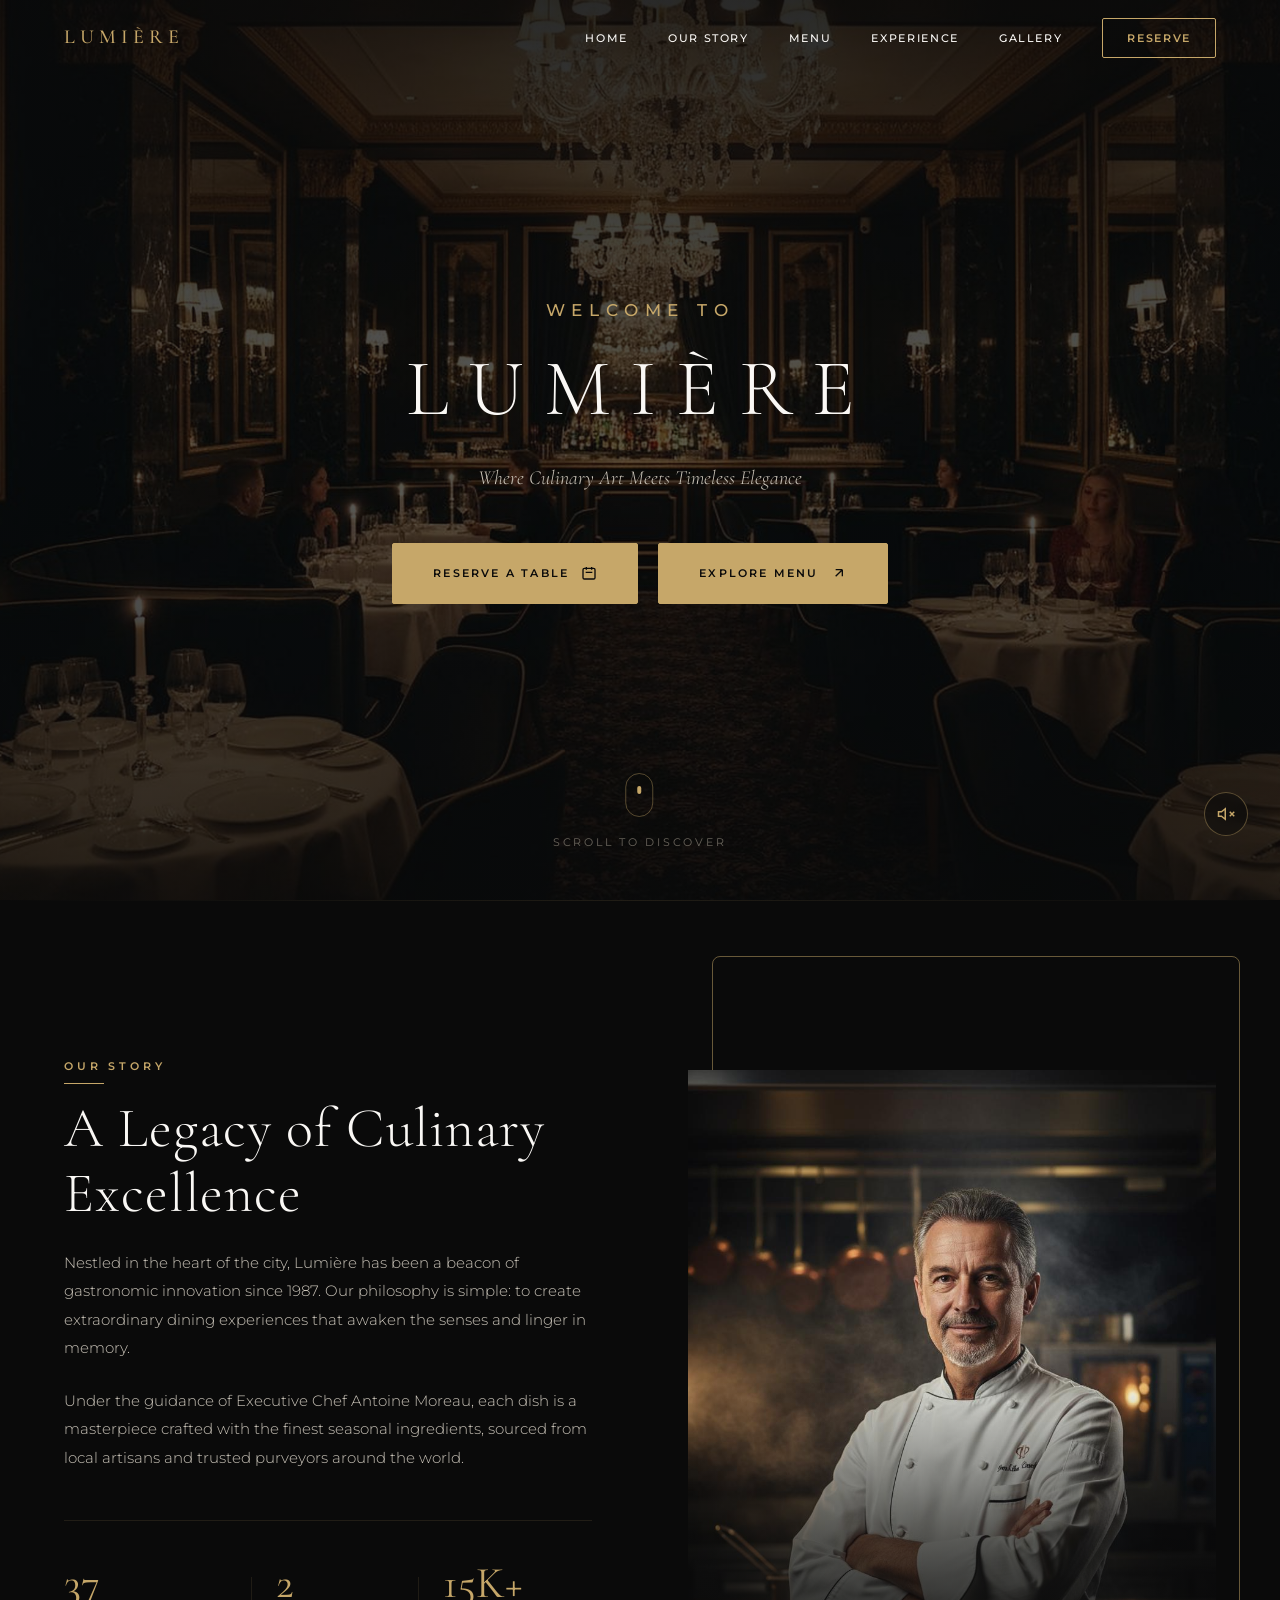
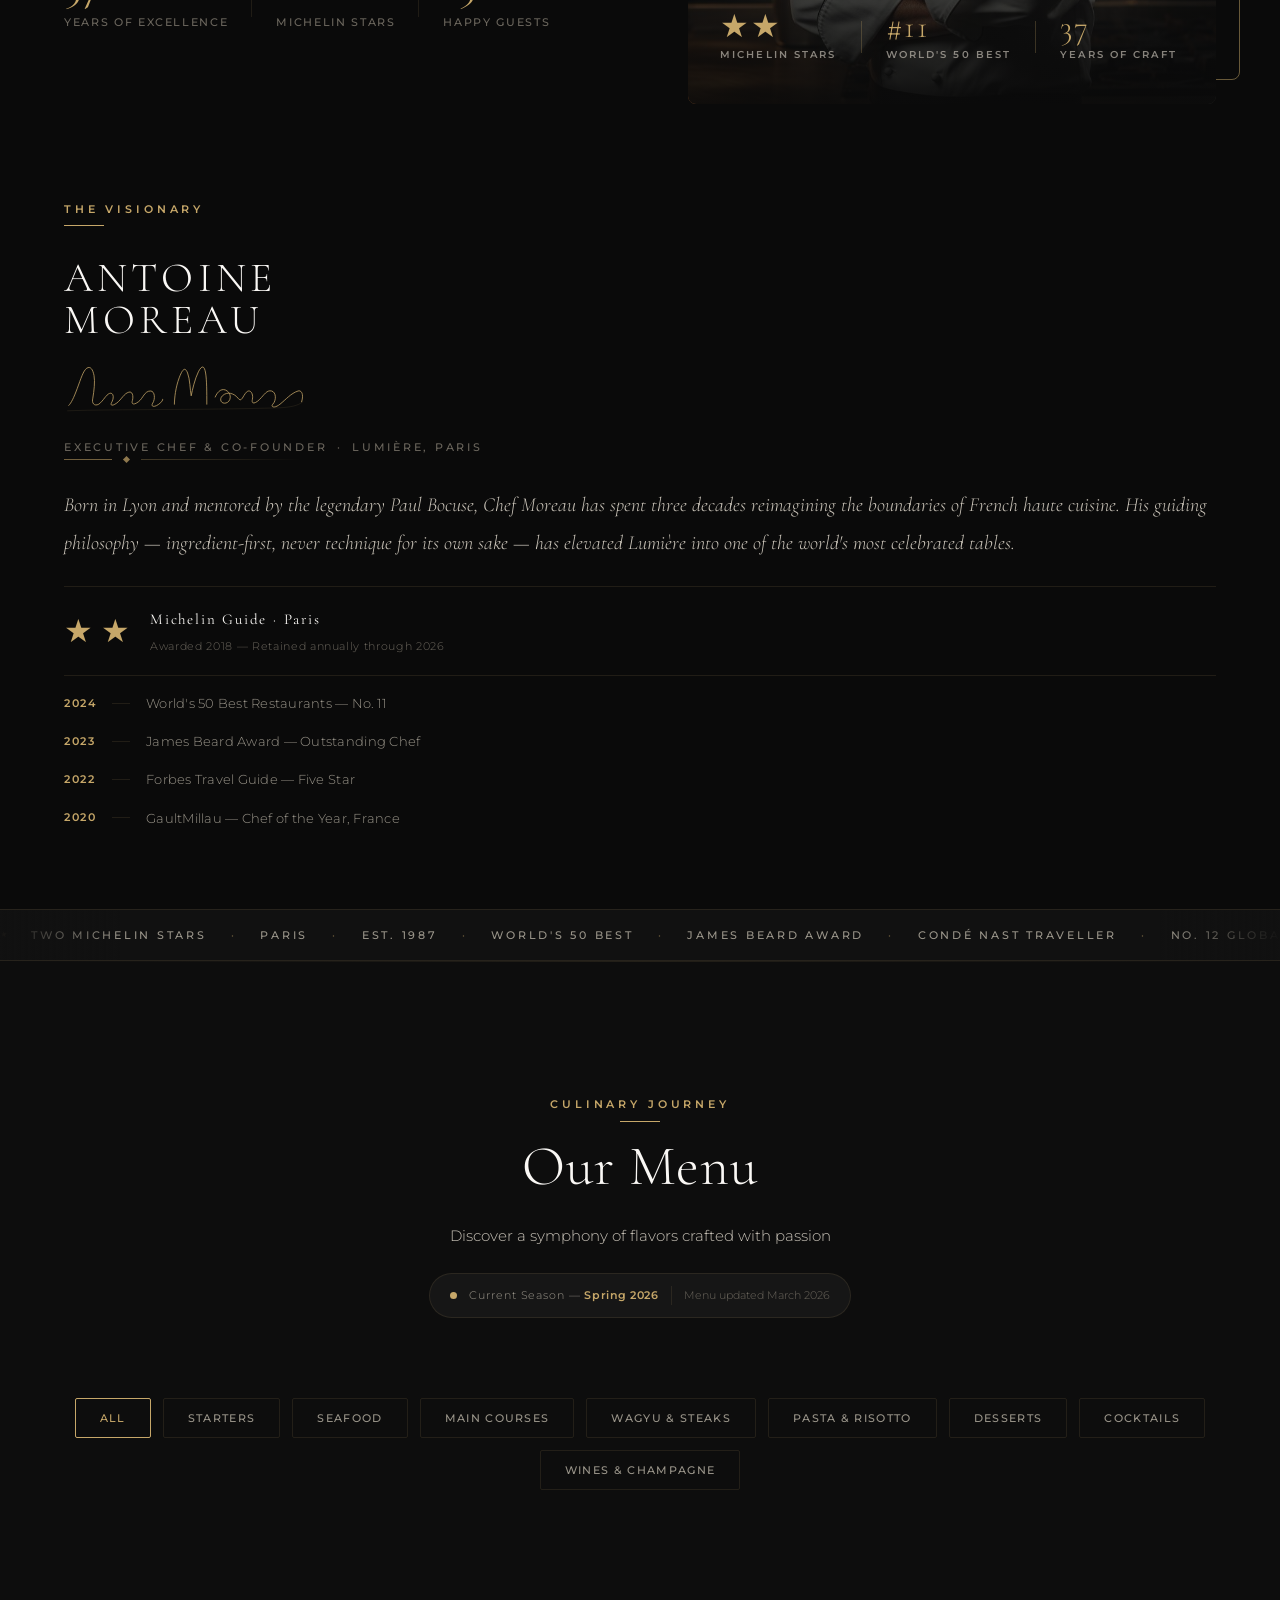
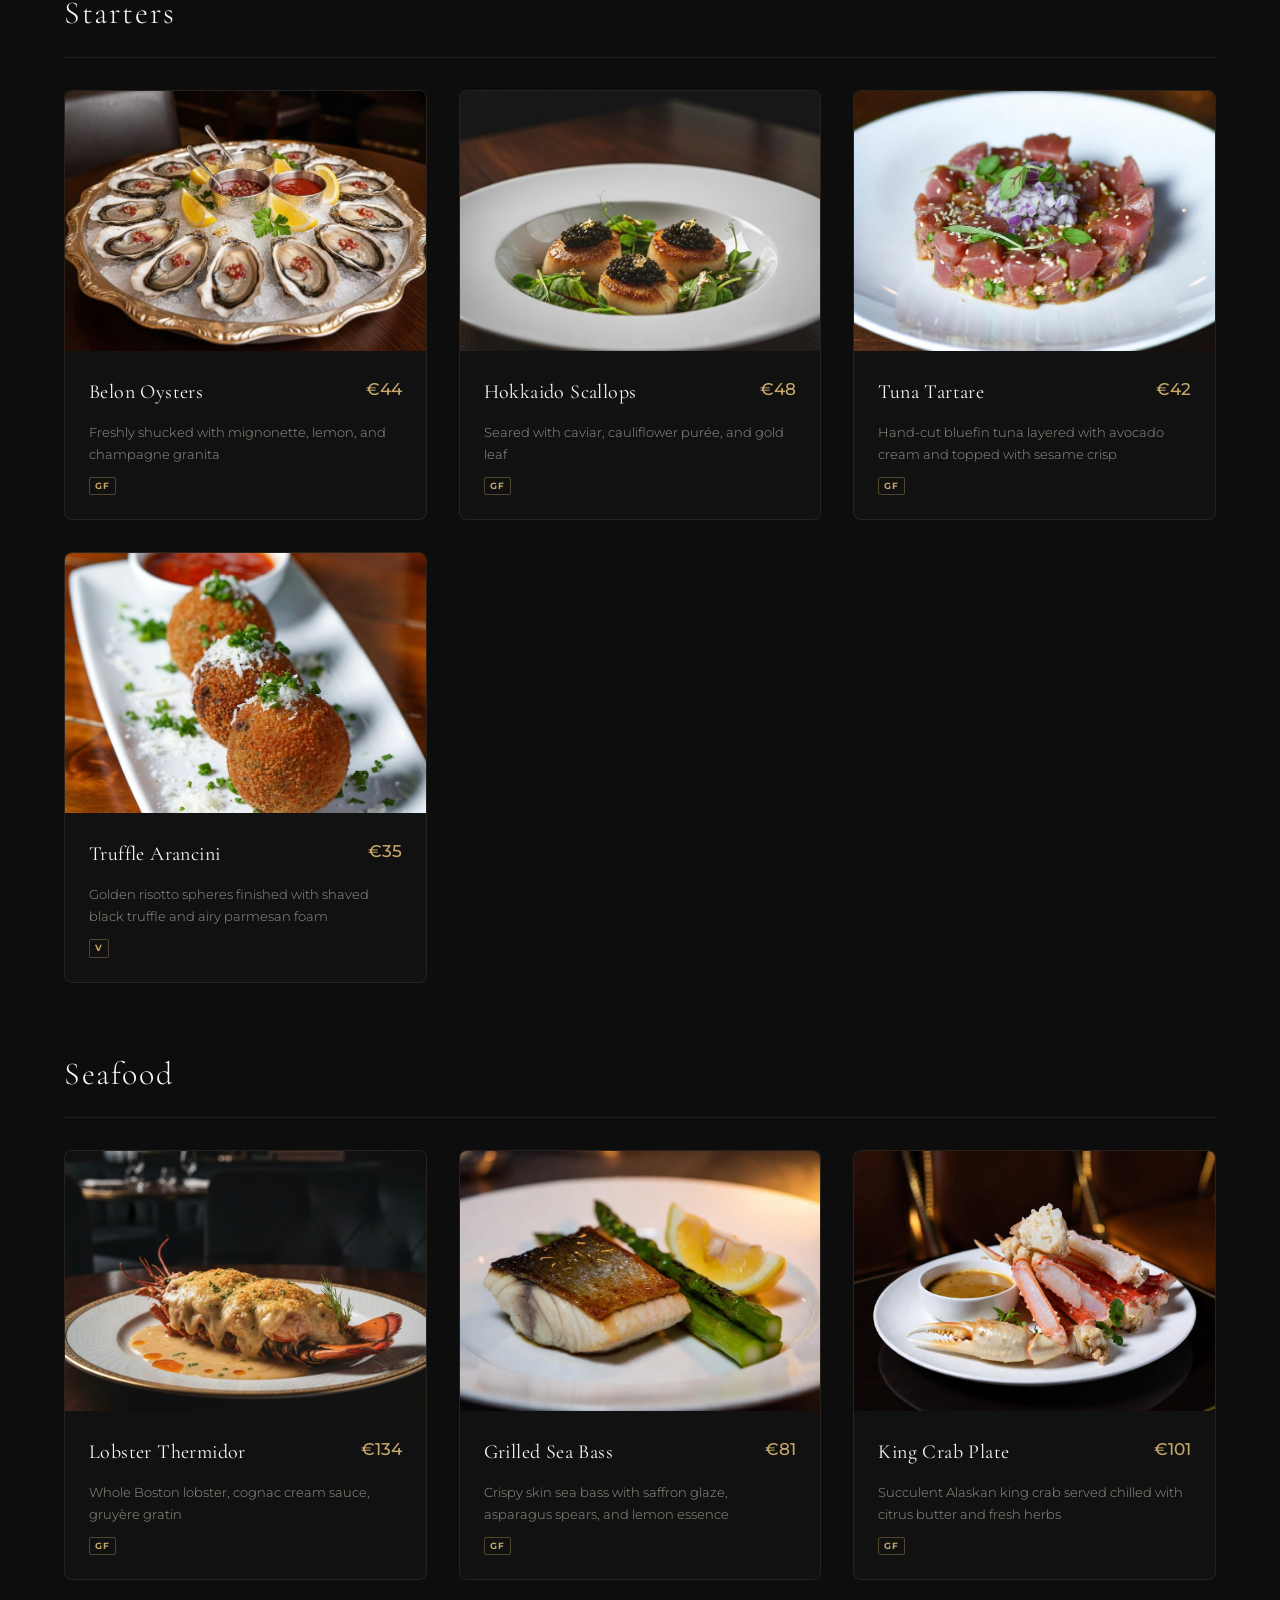
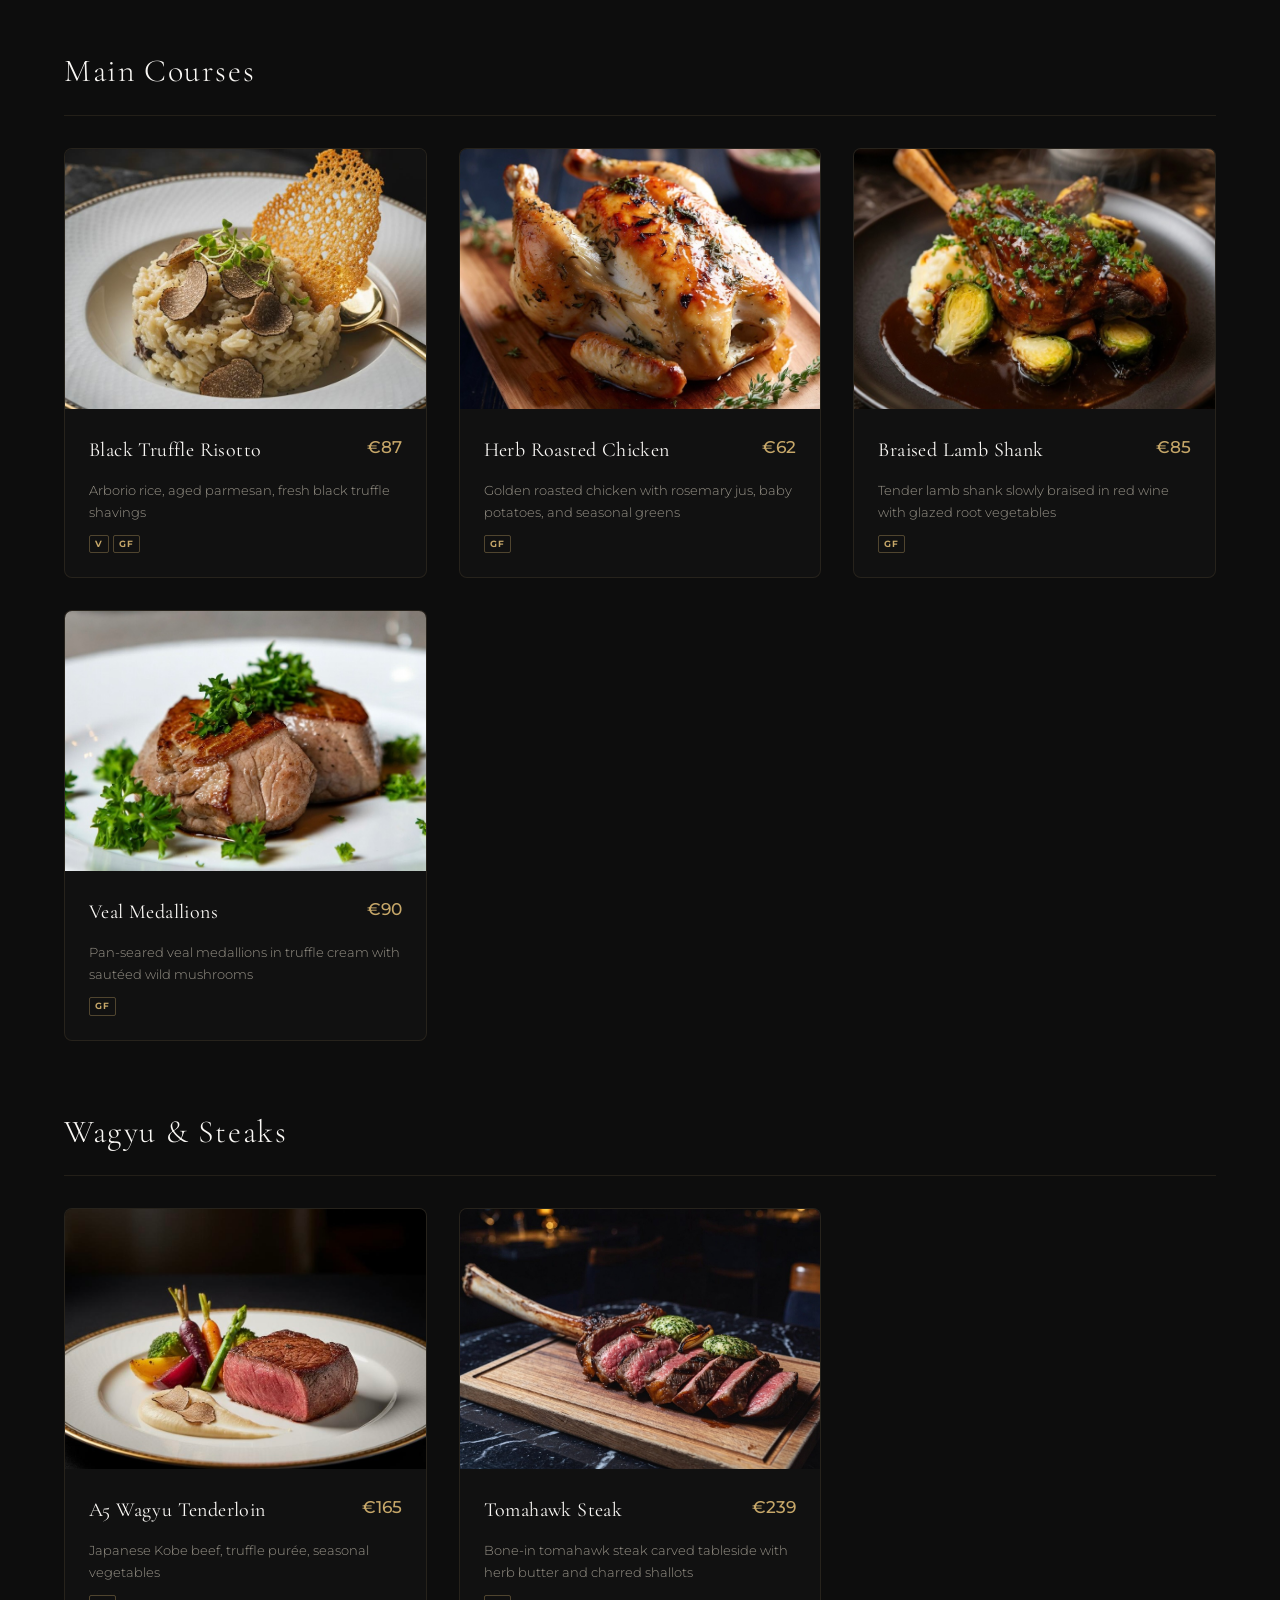
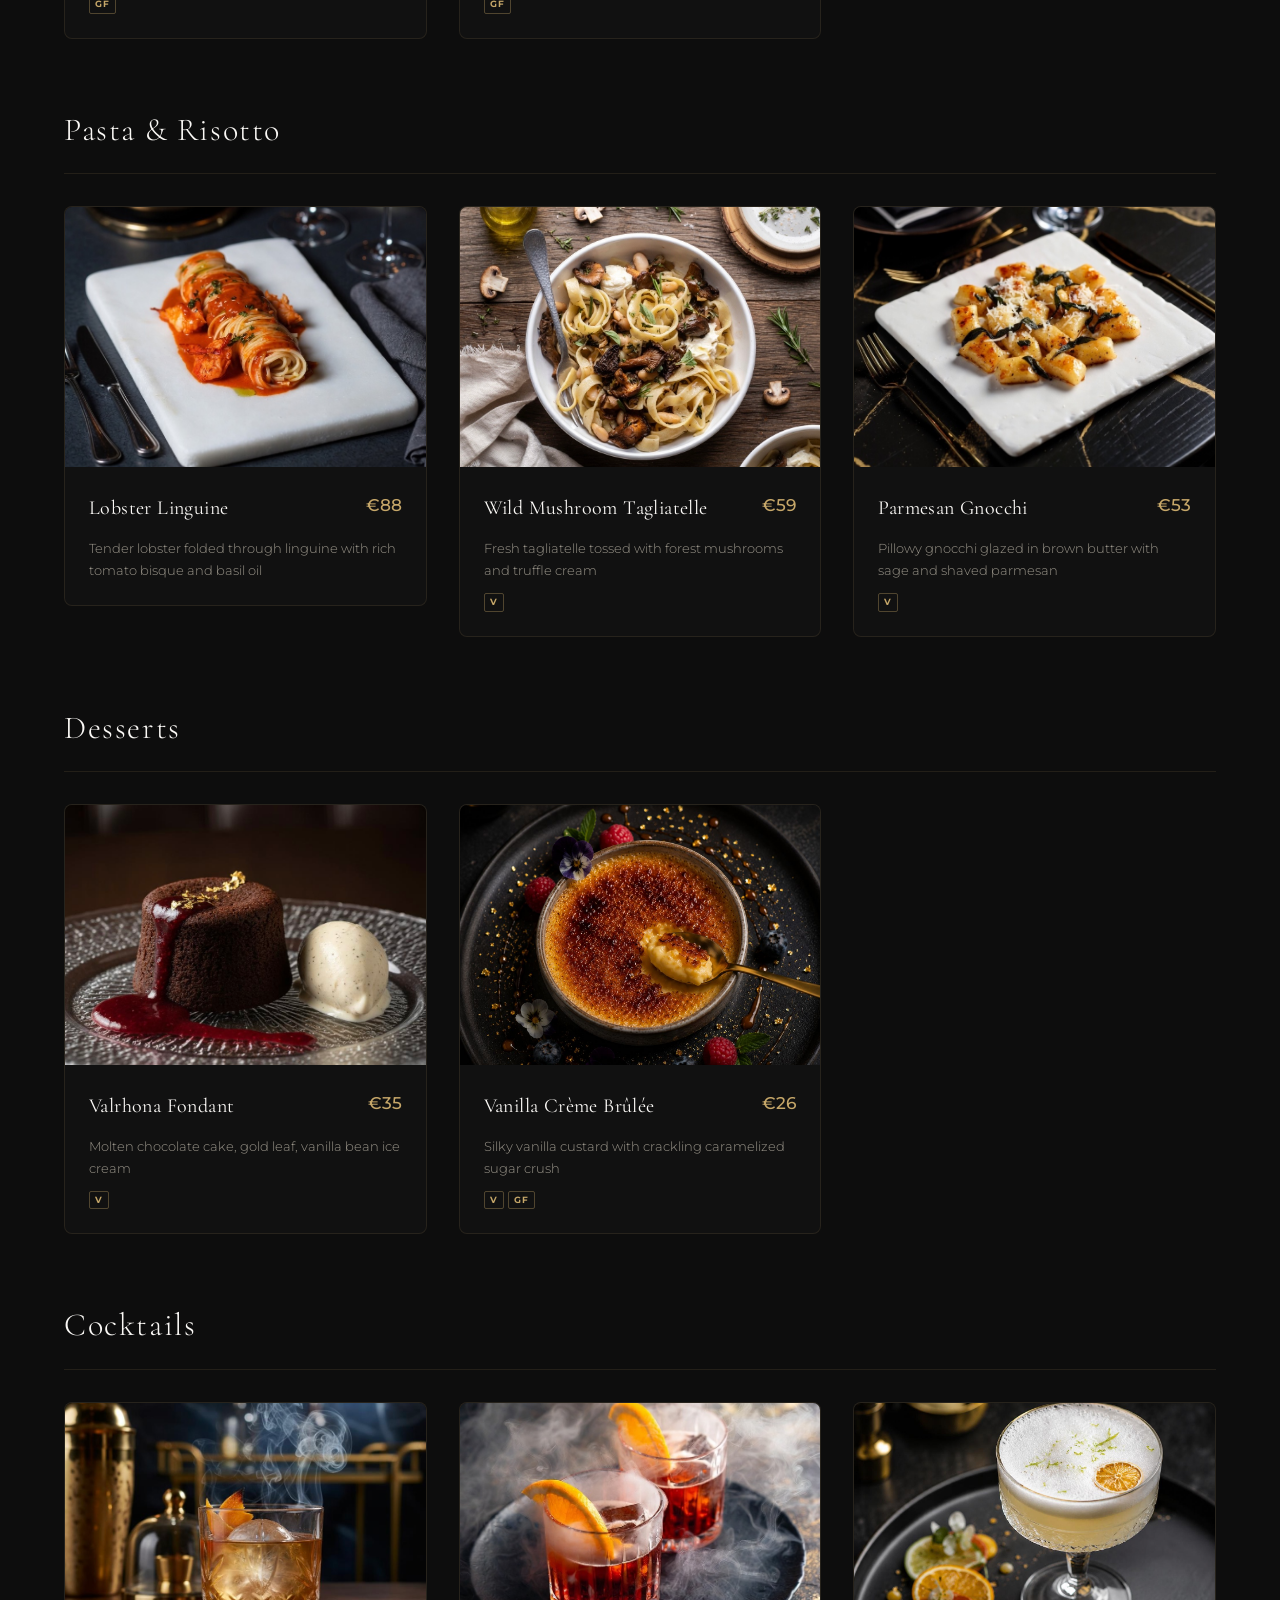
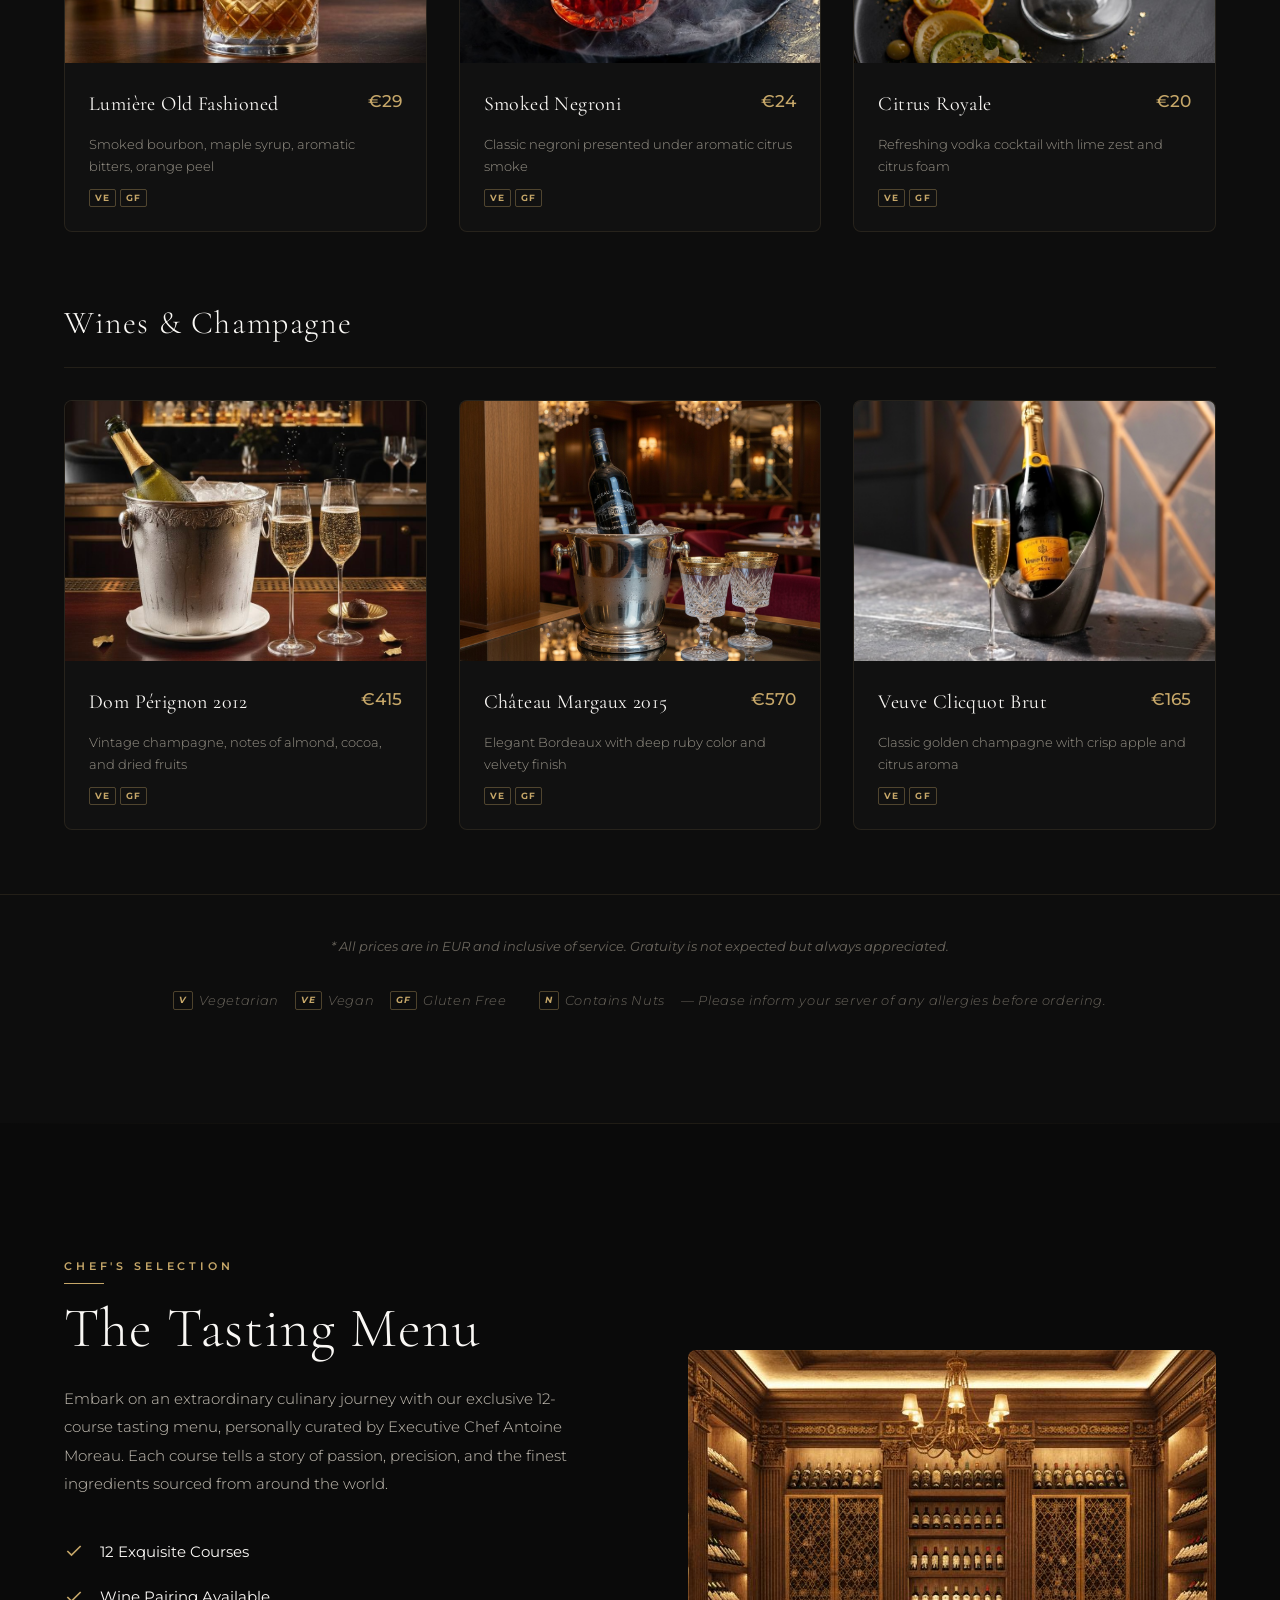
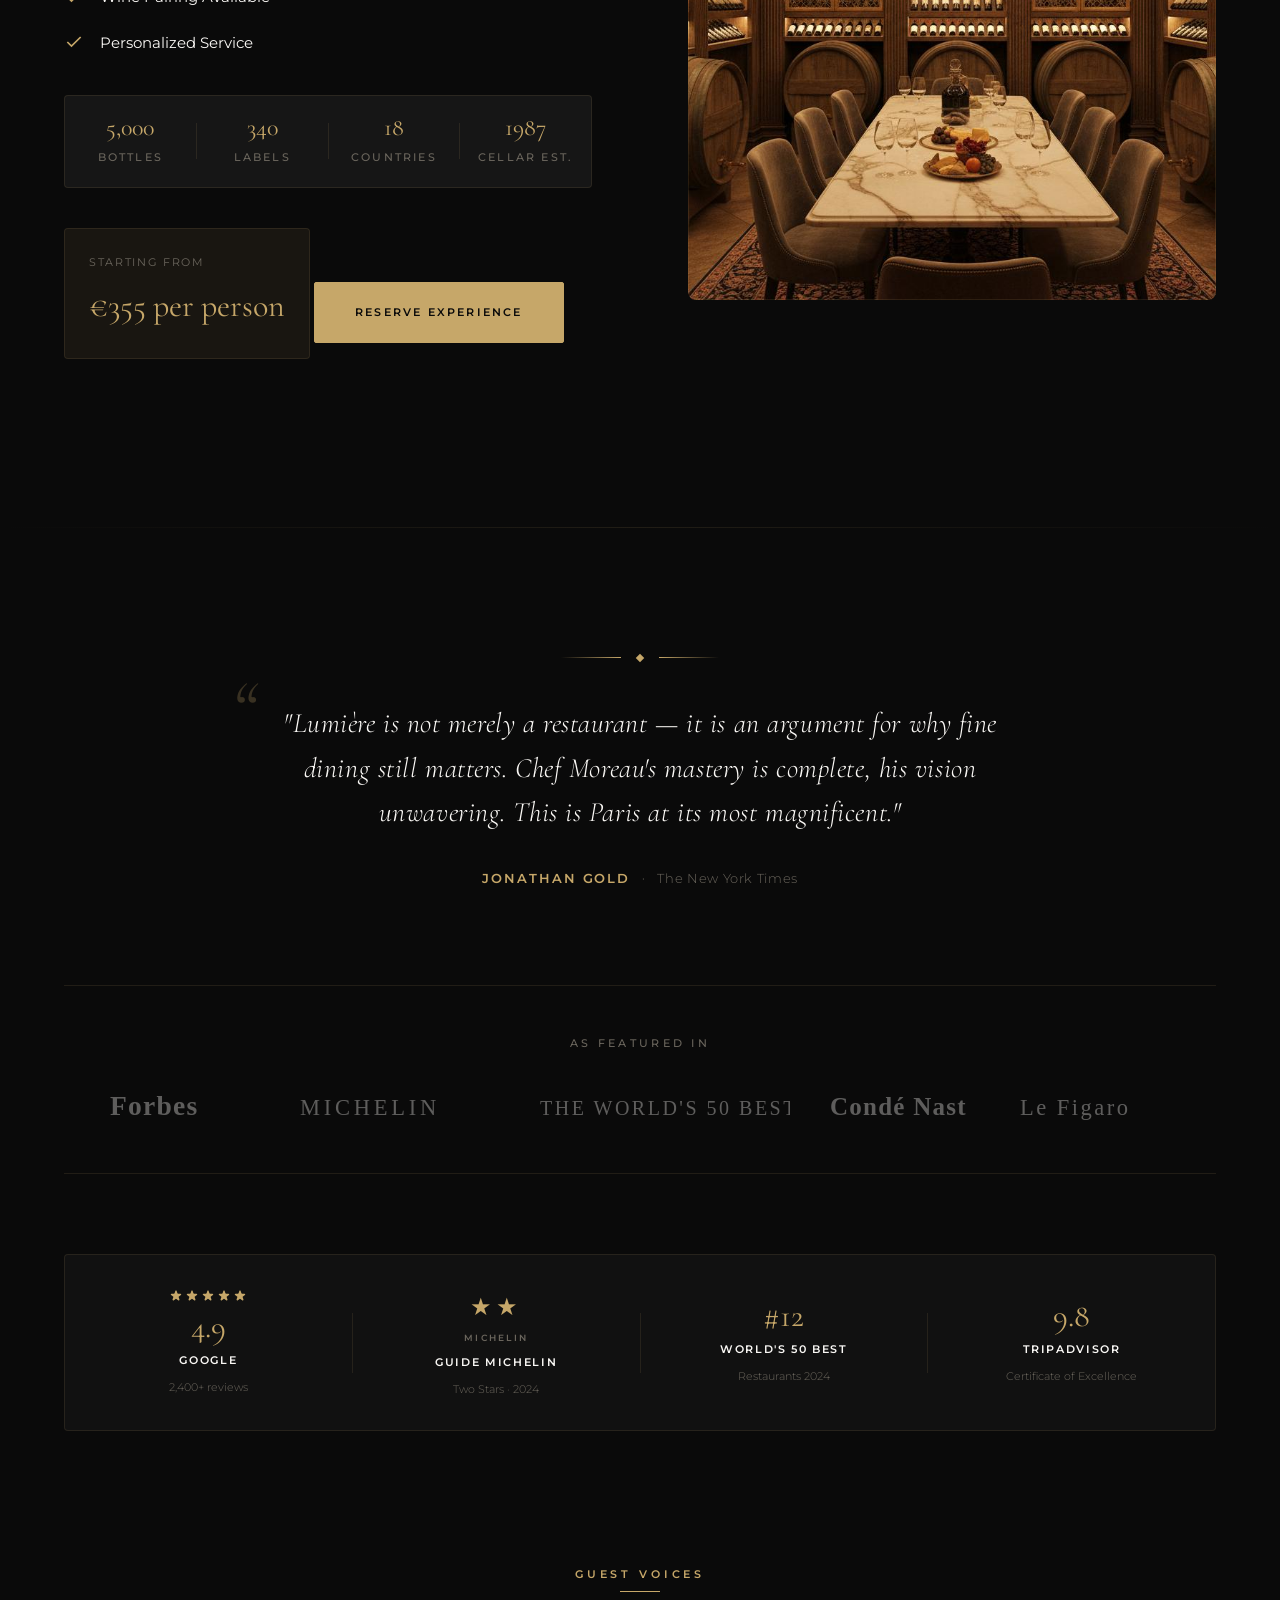
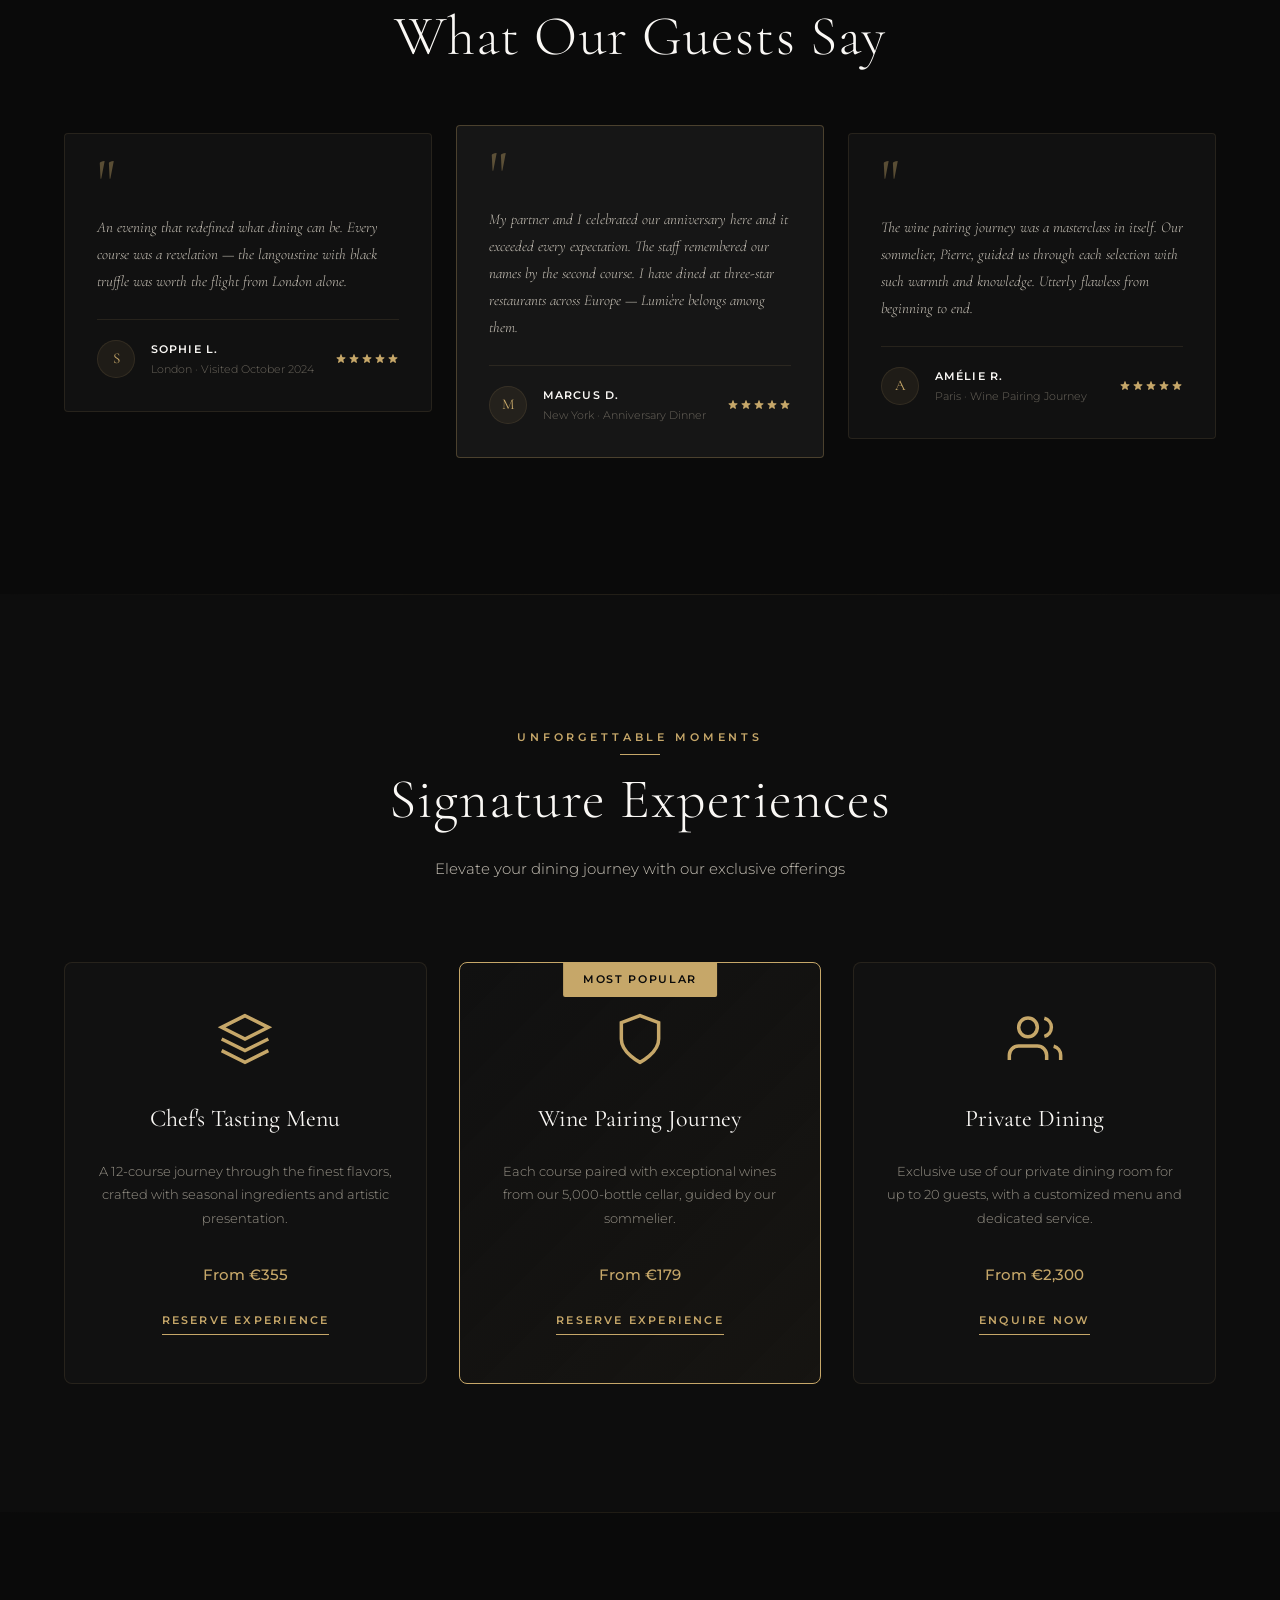
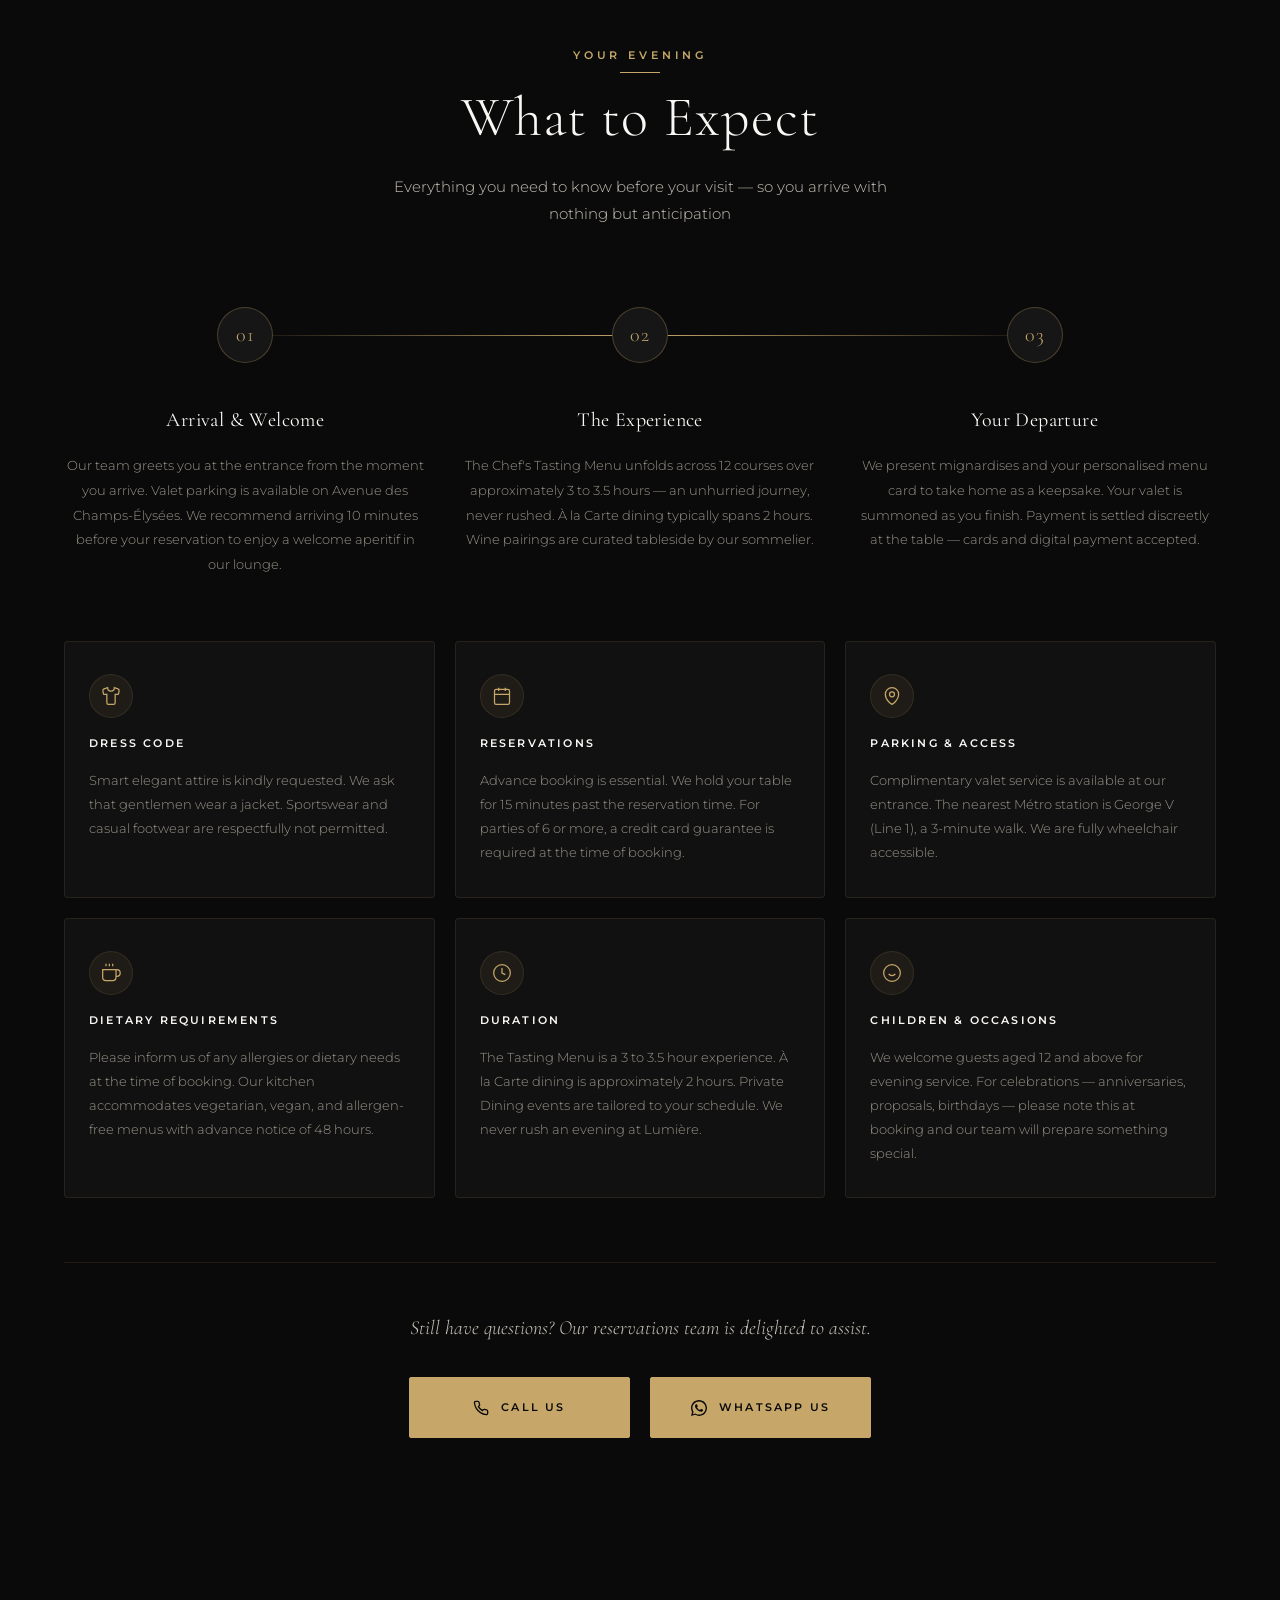
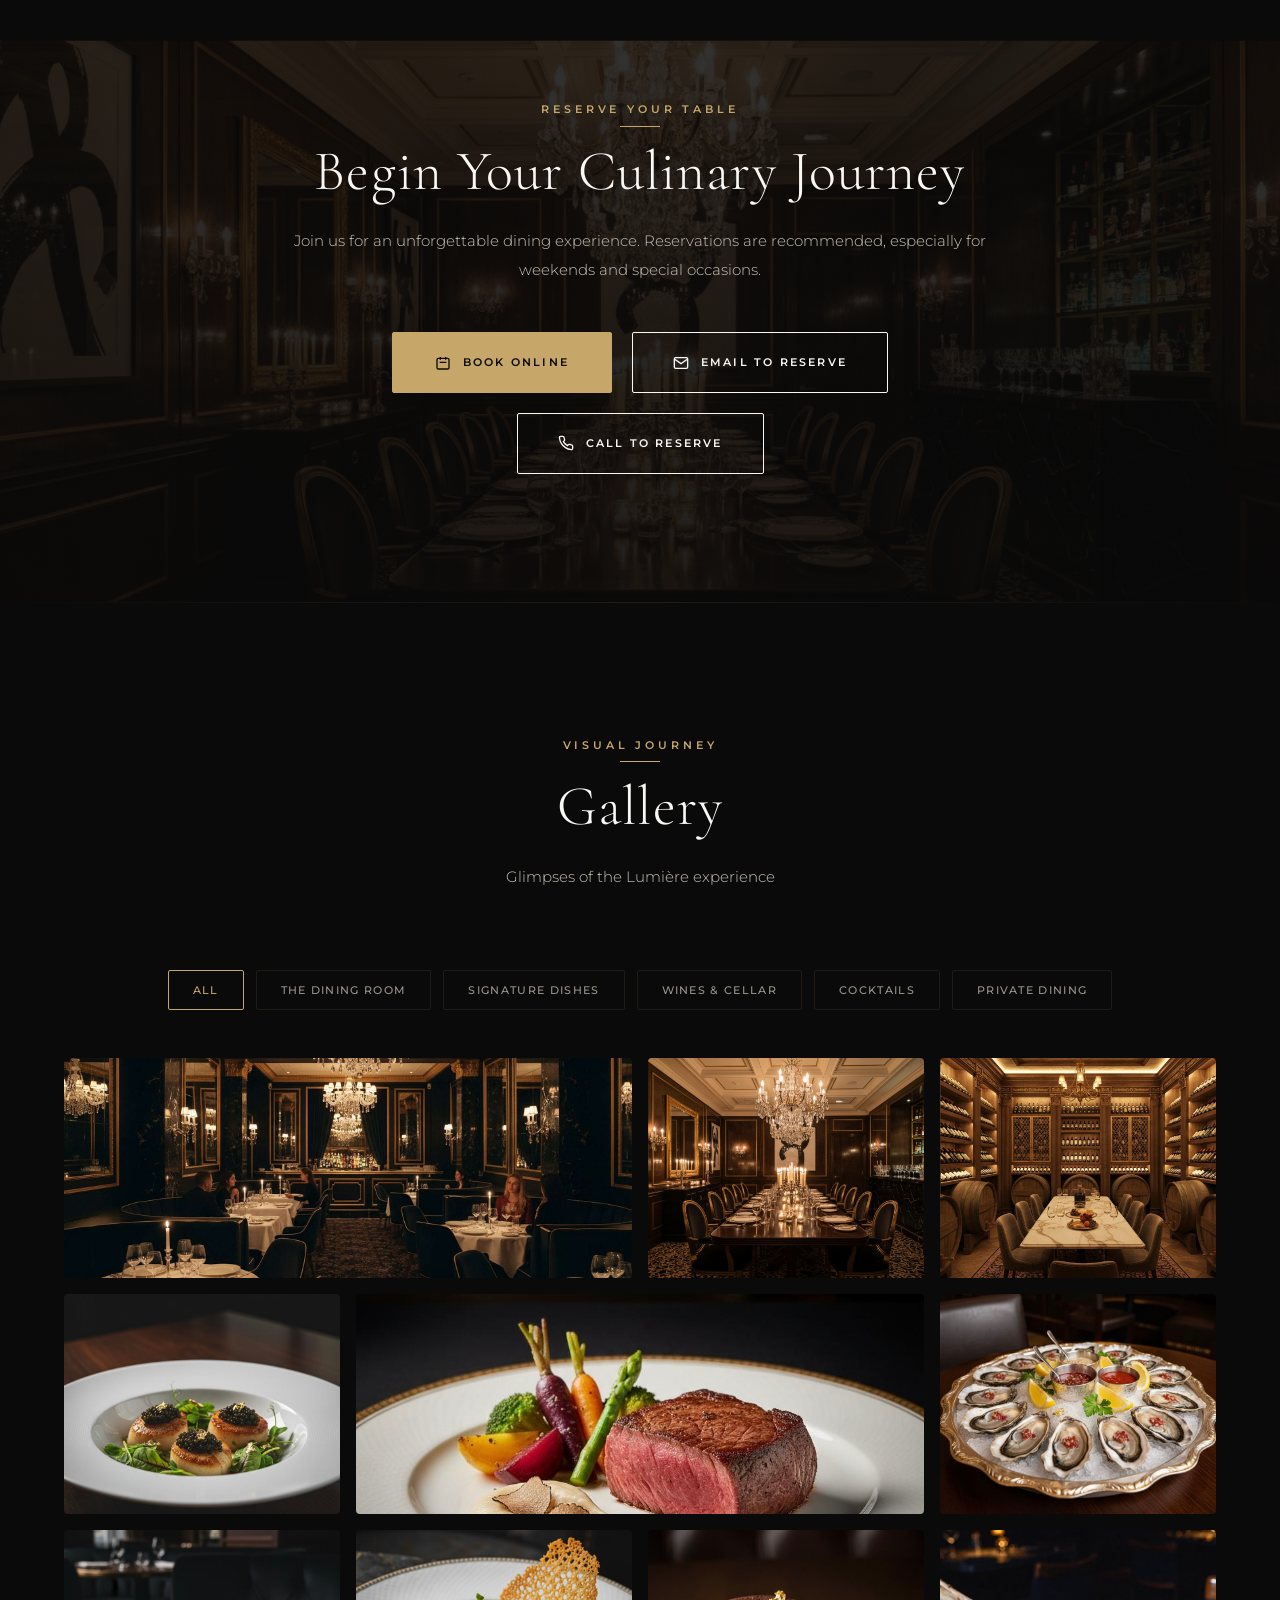
==== commit d75df658: "Add files via upload" ====
--- a/index.html
+++ b/index.html
@@ -883,7 +883,6 @@
                 <span>—  Please inform your server of any allergies before ordering.</span>
             </p>
         </div>
-        </div>
     </section>
 
     <!-- Chef's Special Section -->
--- a/style.css
+++ b/style.css
@@ -306,7 +306,8 @@
     background: transparent;
 }
 
-.navbar.scrolled {
+.navbar.scrolled,
+.navbar:has(.nav-menu.active) {
     background: var(--color-bg-glass);
     backdrop-filter: blur(24px) saturate(180%);
     -webkit-backdrop-filter: blur(24px) saturate(180%);
@@ -526,6 +527,11 @@
         transform: translateX(0);
     }
 
+    /* Suppress transition during resize to prevent breakpoint flash */
+    .nav-menu.no-transition {
+        transition: none !important;
+    }
+
     .nav-link {
         font-size: var(--text-2xl);
         font-family: var(--font-serif);
@@ -639,7 +645,10 @@
     display: inline-block;
     opacity: 0;
     transform: translateY(100%);
-    animation: textReveal 0.8s cubic-bezier(0.16, 1, 0.3, 1) forwards 2.8s;
+}
+
+.hero-loaded .hero-subtitle span {
+    animation: textReveal 0.8s cubic-bezier(0.16, 1, 0.3, 1) forwards 0.8s;
 }
 
 @keyframes textReveal {
@@ -673,7 +682,10 @@
     opacity: 0;
     transform: translateY(100%) rotateX(-90deg);
     transform-origin: center bottom;
-    animation: charReveal 1s cubic-bezier(0.16, 1, 0.3, 1) forwards 2.4s;
+}
+
+.hero-loaded .hero-title .char {
+    animation: charReveal 1s cubic-bezier(0.16, 1, 0.3, 1) forwards 0s;
 }
 
 @keyframes charReveal {
@@ -698,7 +710,10 @@
     margin-bottom: var(--space-12);
     opacity: 0;
     transform: translateY(30px);
-    animation: fadeInUp 1s cubic-bezier(0.16, 1, 0.3, 1) forwards 4.5s;
+}
+
+.hero-loaded .hero-tagline {
+    animation: fadeInUp 1s cubic-bezier(0.16, 1, 0.3, 1) forwards 2.4s;
 }
 
 .hero-cta {
@@ -718,15 +733,21 @@
 }
 
 .hero-cta-wrap:nth-child(1) .magnetic-btn {
-    animation: btnSlideUp 0.9s cubic-bezier(0.16, 1, 0.3, 1) forwards 3.4s;
     transform: translateY(110%);
     opacity: 0;
 }
 
 .hero-cta-wrap:nth-child(2) .magnetic-btn {
-    animation: btnSlideUp 0.9s cubic-bezier(0.16, 1, 0.3, 1) forwards 3.7s;
     transform: translateY(110%);
     opacity: 0;
+}
+
+.hero-loaded .hero-cta-wrap:nth-child(1) .magnetic-btn {
+    animation: btnSlideUp 0.9s cubic-bezier(0.16, 1, 0.3, 1) forwards 1.2s;
+}
+
+.hero-loaded .hero-cta-wrap:nth-child(2) .magnetic-btn {
+    animation: btnSlideUp 0.9s cubic-bezier(0.16, 1, 0.3, 1) forwards 1.5s;
 }
 
 @keyframes btnSlideUp {
@@ -792,7 +813,7 @@
     align-items: center;
     gap: var(--space-4);
     opacity: 0;
-    animation: fadeIn 1s ease forwards 5s;
+    animation: fadeIn 1s ease forwards 5.5s;
 }
 
 @keyframes fadeInUp {
@@ -1510,7 +1531,7 @@
 /* ── Awards list ── */
 .chef-accolades {
     list-style: none;
-    margin: 0;
+    margin-top: var(--space-4);
     padding: 0;
     display: flex;
     flex-direction: column;
@@ -1681,7 +1702,7 @@
    MENU SECTION - ENHANCED
    ======================================== */
 .menu {
-    padding: var(--space-32) 0;
+    padding: var(--space-32) 0 var(--space-10);
     background: var(--color-bg-secondary);
     position: relative;
 }
@@ -1973,6 +1994,7 @@
         position: relative;
         padding-right: 2.5rem;
         transition: color 0.3s ease;
+        scroll-margin-top: 80px;
     }
 
     /* Chevron indicator */
@@ -5089,3 +5111,334 @@
         transform: none;
     }
 }
+
+/* ============================================================
+   CUSTOM DATE PICKER
+   ============================================================ */
+
+/* Hide the native input but keep it in the DOM as backing store */
+.date-picker-wrapper .native-date {
+    position: absolute;
+    width: 1px;
+    height: 1px;
+    padding: 0;
+    margin: -1px;
+    overflow: hidden;
+    clip: rect(0, 0, 0, 0);
+    white-space: nowrap;
+    border: 0;
+}
+
+.date-picker-wrapper {
+    position: relative;
+    width: 100%;
+}
+
+/* Trigger button — looks like an input */
+.date-picker-trigger {
+    width: 100%;
+    padding: var(--space-4) var(--space-5);
+    background: var(--color-bg-elevated);
+    border: 1px solid var(--color-border);
+    border-radius: var(--radius-sm);
+    color: var(--color-text-primary);
+    font-family: var(--font-sans);
+    font-size: var(--text-sm);
+    text-align: left;
+    cursor: pointer;
+    display: flex;
+    align-items: center;
+    justify-content: space-between;
+    gap: var(--space-3);
+    transition: border-color 0.2s ease, background 0.2s ease;
+}
+
+.date-picker-trigger:hover {
+    border-color: var(--color-gold);
+}
+
+.date-picker-trigger.is-open {
+    border-color: var(--color-gold);
+}
+
+.date-picker-trigger.is-placeholder {
+    color: var(--color-text-muted);
+}
+
+.date-picker-trigger svg {
+    width: 16px;
+    height: 16px;
+    flex-shrink: 0;
+    color: var(--color-gold);
+}
+
+/* Calendar panel */
+.date-picker-panel {
+    background: var(--color-bg-elevated);
+    border: 1px solid var(--color-border);
+    border-radius: var(--radius-md);
+    box-shadow: 0 16px 48px rgba(0, 0, 0, 0.5);
+    padding: var(--space-5);
+    width: 340px;
+    user-select: none;
+}
+
+/* Desktop: dropdown positioning (panel in <body>, fixed via JS) */
+@media (min-width: 769px) {
+    .date-picker-panel {
+        position: absolute;
+        z-index: 1000;
+        opacity: 0;
+        transform: translateY(-8px);
+        pointer-events: none;
+        transition: opacity 0.2s ease, transform 0.2s ease;
+    }
+
+    .date-picker-panel.is-open {
+        opacity: 1;
+        transform: translateY(0);
+        pointer-events: auto;
+    }
+}
+
+/* Mobile: modal positioning */
+@media (max-width: 768px) {
+    .date-picker-backdrop {
+        position: fixed;
+        inset: 0;
+        background: rgba(0, 0, 0, 0.6);
+        z-index: 999;
+        opacity: 0;
+        pointer-events: none;
+        transition: opacity 0.25s ease;
+    }
+
+    .date-picker-backdrop.is-open {
+        opacity: 1;
+        pointer-events: auto;
+    }
+
+    .date-picker-panel {
+        position: fixed;
+        top: 50%;
+        left: 50%;
+        transform: translate(-50%, -50%) scale(0.95);
+        opacity: 0;
+        z-index: 1000;
+        width: 90vw;
+        max-width: 360px;
+        pointer-events: none;
+        transition: opacity 0.25s ease, transform 0.25s ease;
+    }
+
+    .date-picker-panel.is-open {
+        opacity: 1;
+        transform: translate(-50%, -50%) scale(1);
+        pointer-events: auto;
+    }
+}
+
+/* Header row */
+.date-picker-header {
+    display: flex;
+    align-items: center;
+    justify-content: space-between;
+    margin-bottom: var(--space-4);
+}
+
+.date-picker-monthyear {
+    font-family: var(--font-serif);
+    font-size: var(--text-lg);
+    font-weight: 400;
+    letter-spacing: 0.05em;
+    color: var(--color-text-primary);
+}
+
+.date-picker-nav {
+    width: 32px;
+    height: 32px;
+    background: transparent;
+    border: 1px solid var(--color-border);
+    border-radius: var(--radius-sm);
+    color: var(--color-text-secondary);
+    cursor: pointer;
+    display: flex;
+    align-items: center;
+    justify-content: center;
+    transition: border-color 0.2s ease, color 0.2s ease, background 0.2s ease;
+}
+
+.date-picker-nav:hover:not(:disabled) {
+    border-color: var(--color-gold);
+    color: var(--color-gold);
+}
+
+.date-picker-nav:disabled {
+    opacity: 0.3;
+    cursor: not-allowed;
+}
+
+.date-picker-nav svg {
+    width: 14px;
+    height: 14px;
+}
+
+/* Day-of-week row */
+.date-picker-weekdays {
+    display: grid;
+    grid-template-columns: repeat(7, 1fr);
+    gap: 2px;
+    margin-bottom: var(--space-2);
+}
+
+.date-picker-weekday {
+    font-family: var(--font-sans);
+    font-size: 0.65rem;
+    font-weight: 500;
+    letter-spacing: 0.1em;
+    text-transform: uppercase;
+    color: var(--color-text-muted);
+    text-align: center;
+    padding: var(--space-2) 0;
+}
+
+/* Date cell grid */
+.date-picker-grid {
+    display: grid;
+    grid-template-columns: repeat(7, 1fr);
+    gap: 2px;
+}
+
+.date-picker-cell {
+    aspect-ratio: 1;
+    background: transparent;
+    border: none;
+    border-radius: var(--radius-sm);
+    color: var(--color-text-primary);
+    font-family: var(--font-sans);
+    font-size: var(--text-sm);
+    cursor: pointer;
+    display: flex;
+    align-items: center;
+    justify-content: center;
+    transition: background 0.2s ease, color 0.2s ease, border-color 0.2s ease;
+    border: 1px solid transparent;
+}
+
+.date-picker-cell:hover:not(:disabled):not(.is-selected) {
+    background: var(--color-bg-glass);
+    color: var(--color-gold);
+}
+
+.date-picker-cell.is-other-month {
+    color: var(--color-text-muted);
+    opacity: 0.3;
+}
+
+.date-picker-cell.is-today:not(.is-selected) {
+    border-color: var(--color-gold);
+    color: var(--color-gold);
+}
+
+.date-picker-cell.is-selected {
+    background: var(--color-gold);
+    color: var(--color-bg-primary);
+    font-weight: 600;
+}
+
+.date-picker-cell:disabled {
+    color: var(--color-text-muted);
+    opacity: 0.25;
+    cursor: not-allowed;
+}
+
+/* Closed days — visibly different from past dates (which are just faded).
+   These cells aren't truly disabled — they receive hover/tap to show a
+   tooltip explaining why they're unavailable. */
+   .date-picker-cell.is-closed-day {
+    cursor: not-allowed;
+    color: var(--color-text-muted);
+    background: repeating-linear-gradient(
+        45deg,
+        transparent,
+        transparent 5px,
+        rgba(198, 167, 105, 0.15) 5px,
+        rgba(198, 167, 105, 0.15) 6px
+    );
+    opacity: 1; /* override any inherited :disabled fade */
+    position: relative;
+}
+
+/* Hover state on closed days — slight gold tint so user sees the cell
+   is responding to their pointer (which signals "there's info here") */
+.date-picker-cell.is-closed-day:hover {
+    background: repeating-linear-gradient(
+        45deg,
+        rgba(198, 167, 105, 0.05),
+        rgba(198, 167, 105, 0.05) 5px,
+        rgba(198, 167, 105, 0.2) 5px,
+        rgba(198, 167, 105, 0.2) 6px
+    );
+    color: var(--color-gold);
+}
+
+/* Footnote inside the calendar panel — "Closed Mondays · Reservations welcome Tue–Sun" */
+.date-picker-footnote {
+    margin-top: var(--space-4);
+    padding-top: var(--space-4);
+    border-top: 1px solid var(--color-border);
+    font-family: var(--font-serif);
+    font-style: italic;
+    font-size: 0.95rem;
+    color: var(--color-gold);
+    text-align: center;
+    letter-spacing: 0.02em;
+}
+
+.date-picker-footnote:empty {
+    display: none;
+}
+
+/* Tooltip shown when hovering/tapping a closed day */
+.date-picker-tooltip {
+    position: absolute;
+    bottom: calc(100% + 8px);
+    left: -10px;
+    background: var(--color-bg-primary);
+    color: var(--color-gold);
+    font-family: var(--font-sans);
+    font-size: 0.7rem;
+    font-weight: 500;
+    letter-spacing: 0.05em;
+    padding: 6px 12px;
+    border: 1px solid var(--color-gold);
+    border-radius: var(--radius-sm);
+    white-space: nowrap;
+    pointer-events: none;
+    opacity: 0;
+    transition: opacity 0.2s ease;
+    z-index: 10;
+}
+
+.date-picker-tooltip::after {
+    content: '';
+    position: absolute;
+    top: 100%;
+    left: 26px;
+    width: 0;
+    height: 0;
+    border-left: 5px solid transparent;
+    border-right: 5px solid transparent;
+    border-top: 5px solid var(--color-gold);
+}
+
+.date-picker-tooltip.is-visible {
+    opacity: 1;
+}
+
+/* Desktop hover — show tooltip on closed-day hover */
+@media (hover: hover) {
+    .date-picker-cell.is-closed-day:hover .date-picker-tooltip {
+        opacity: 1;
+    }
+}
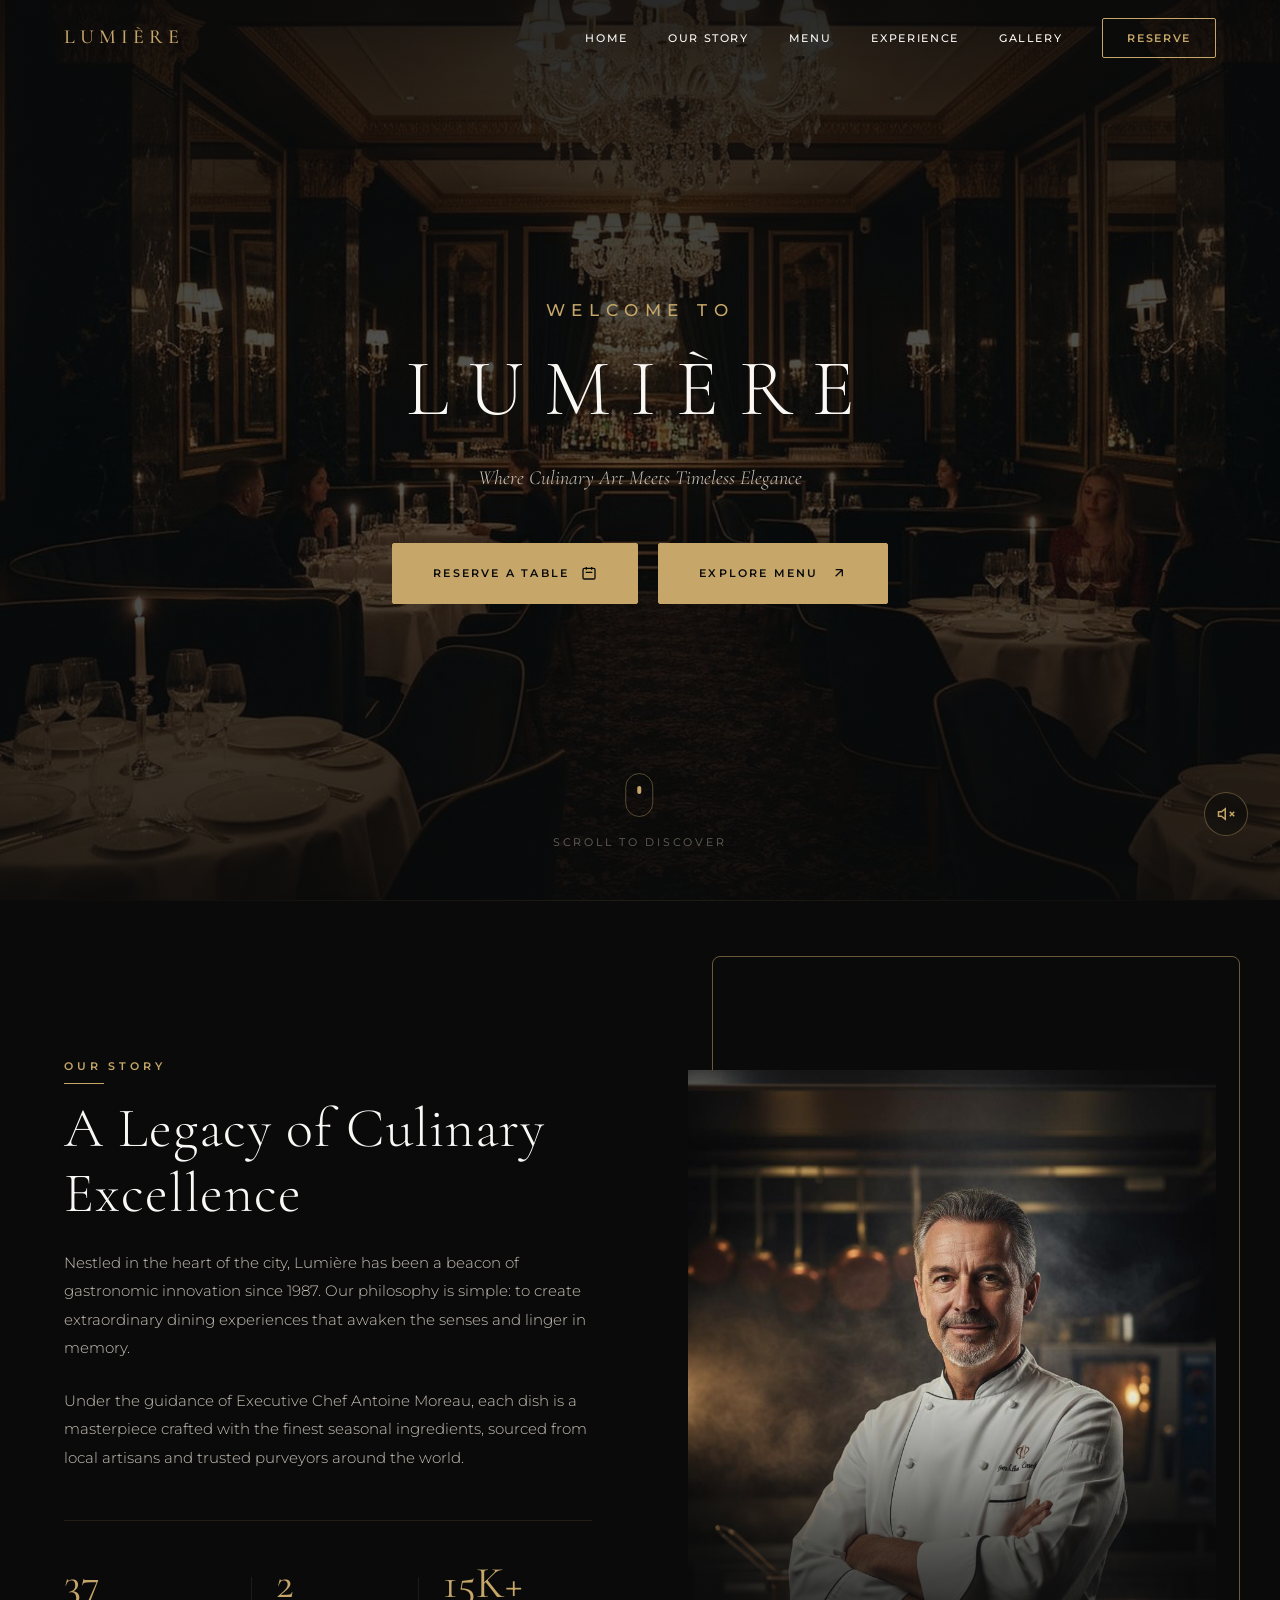
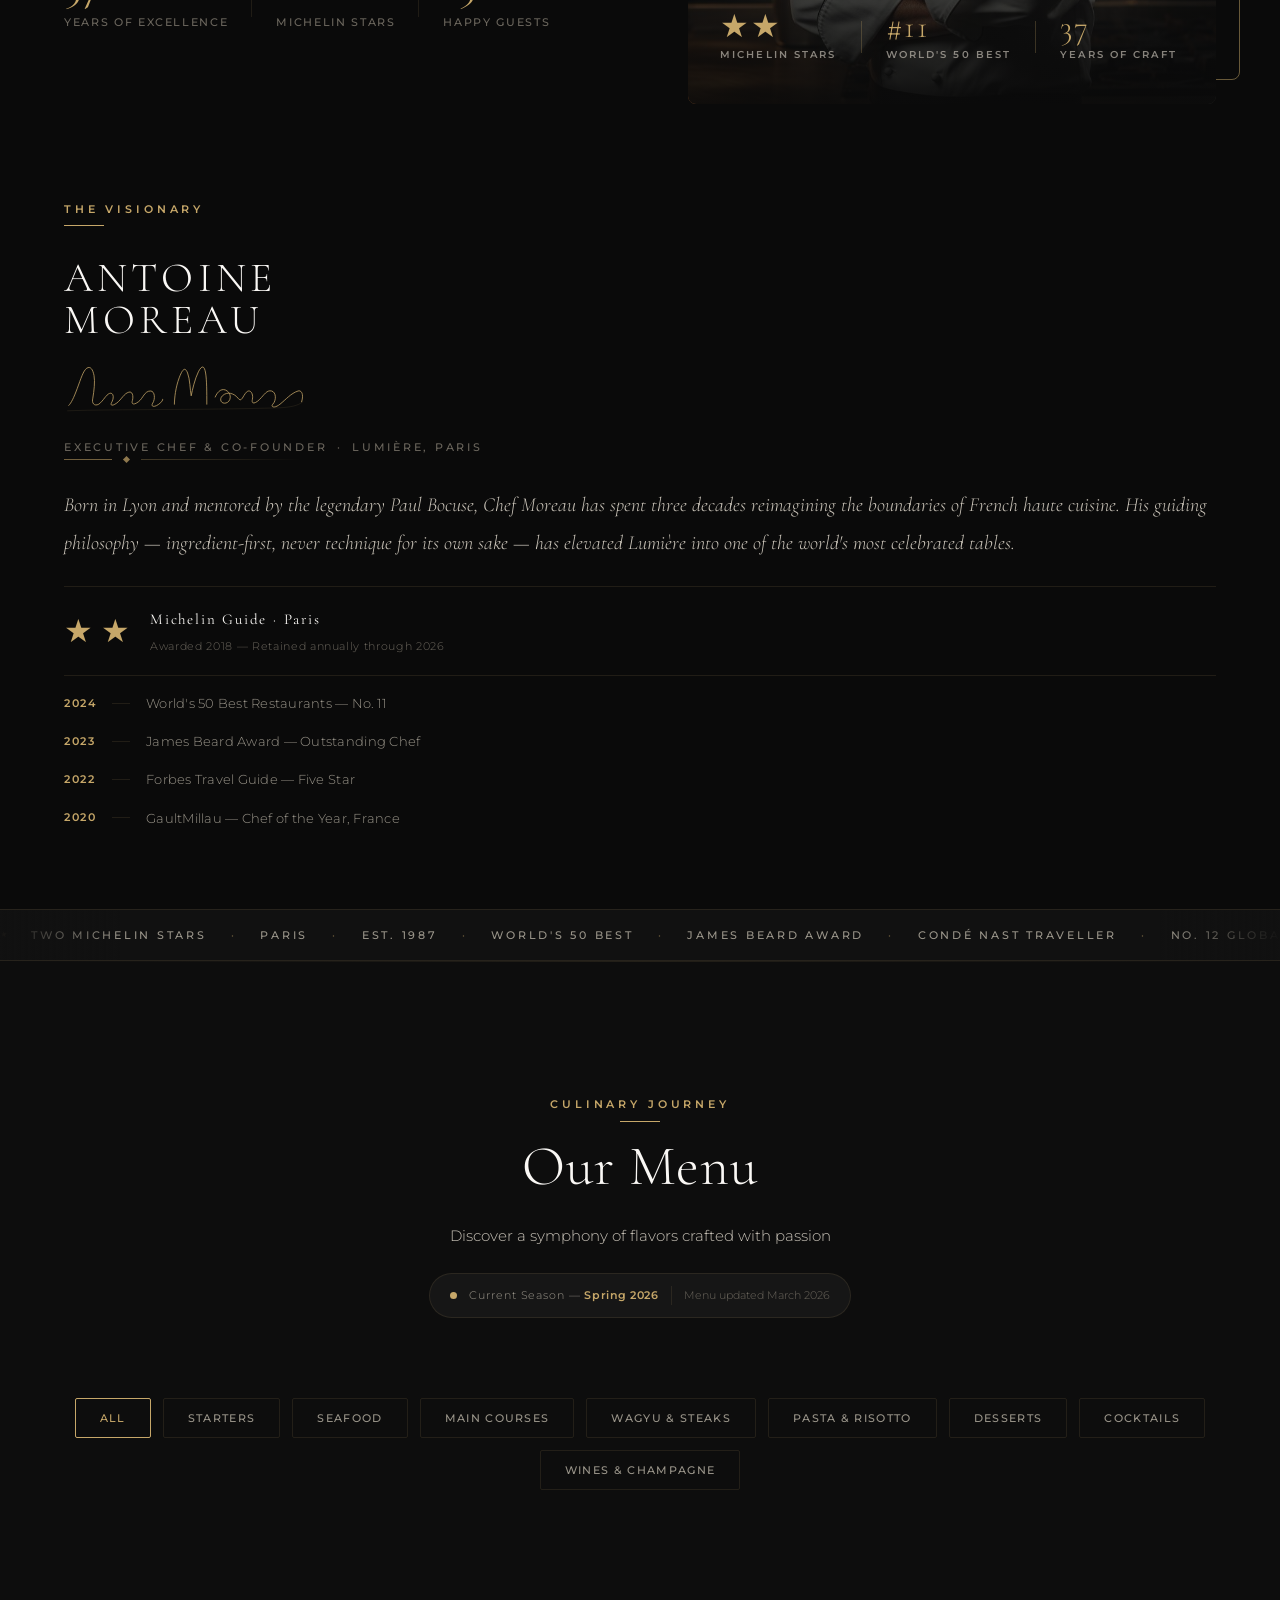
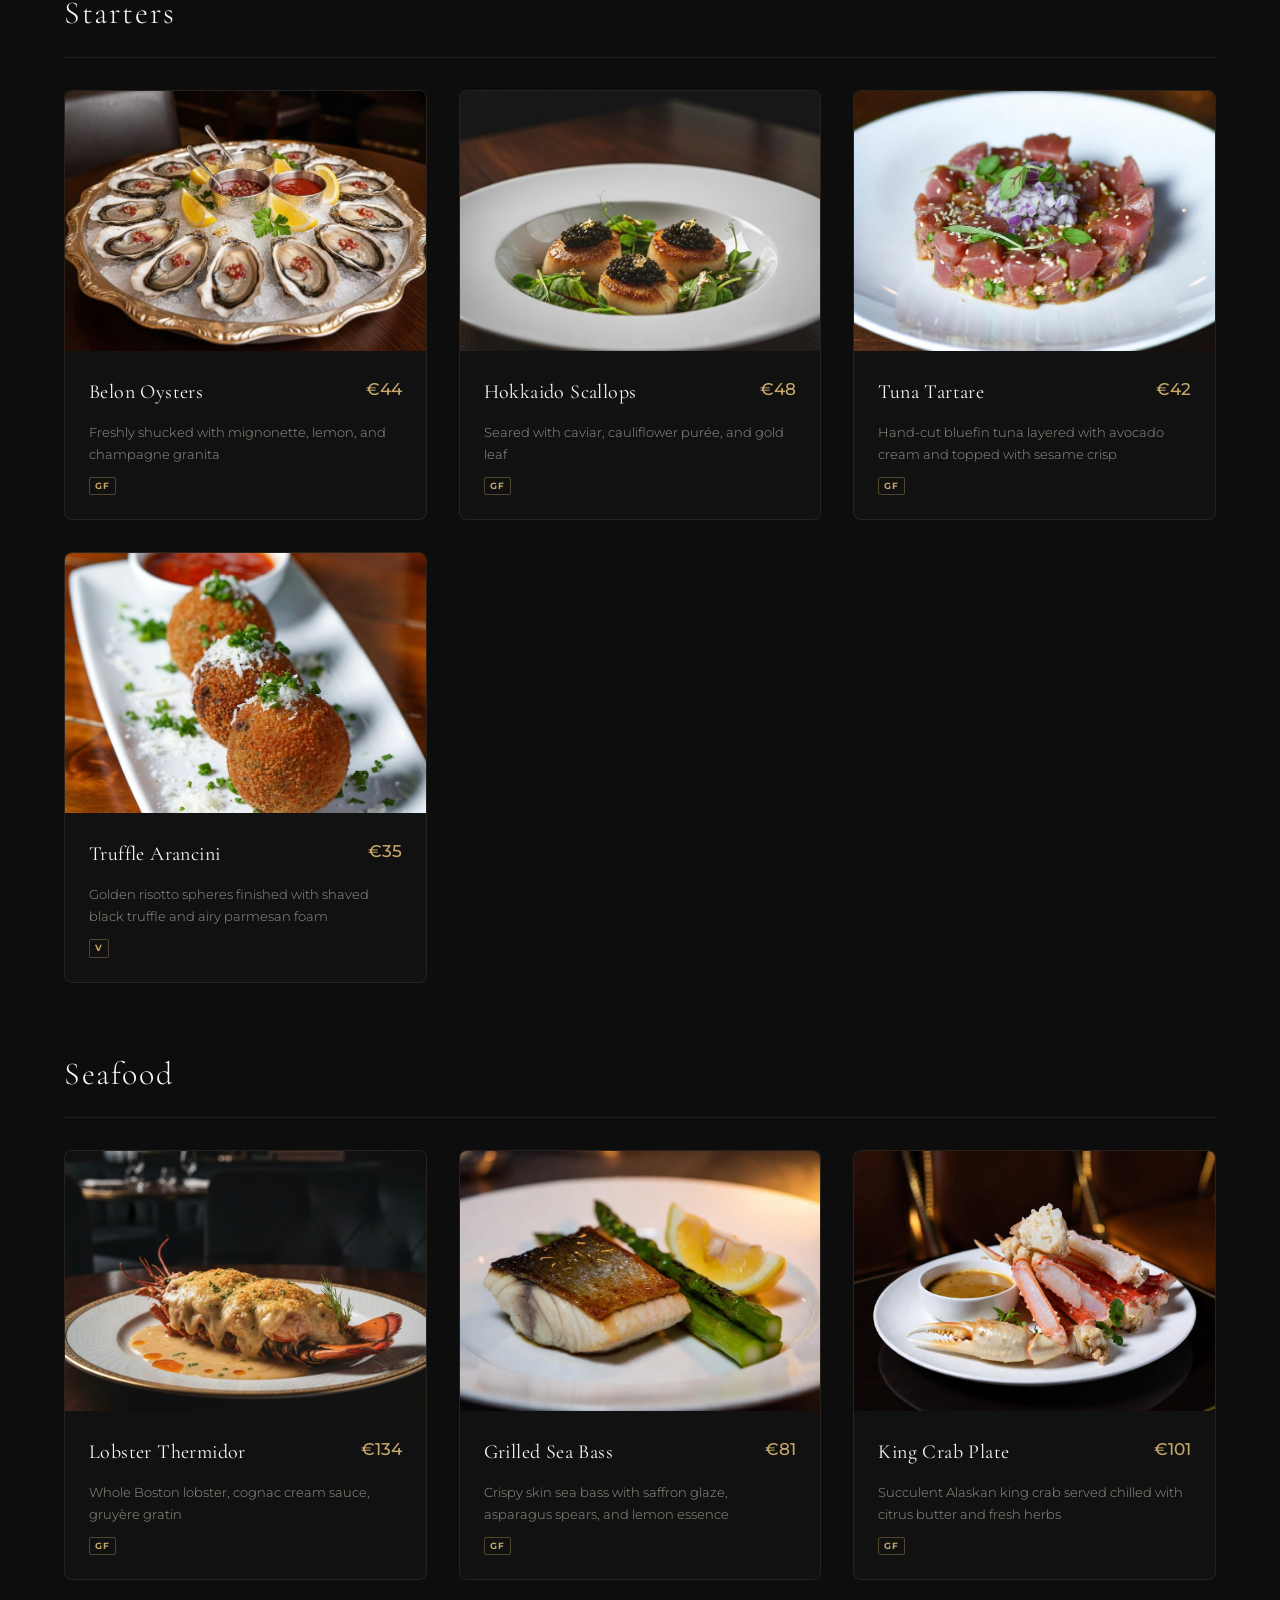
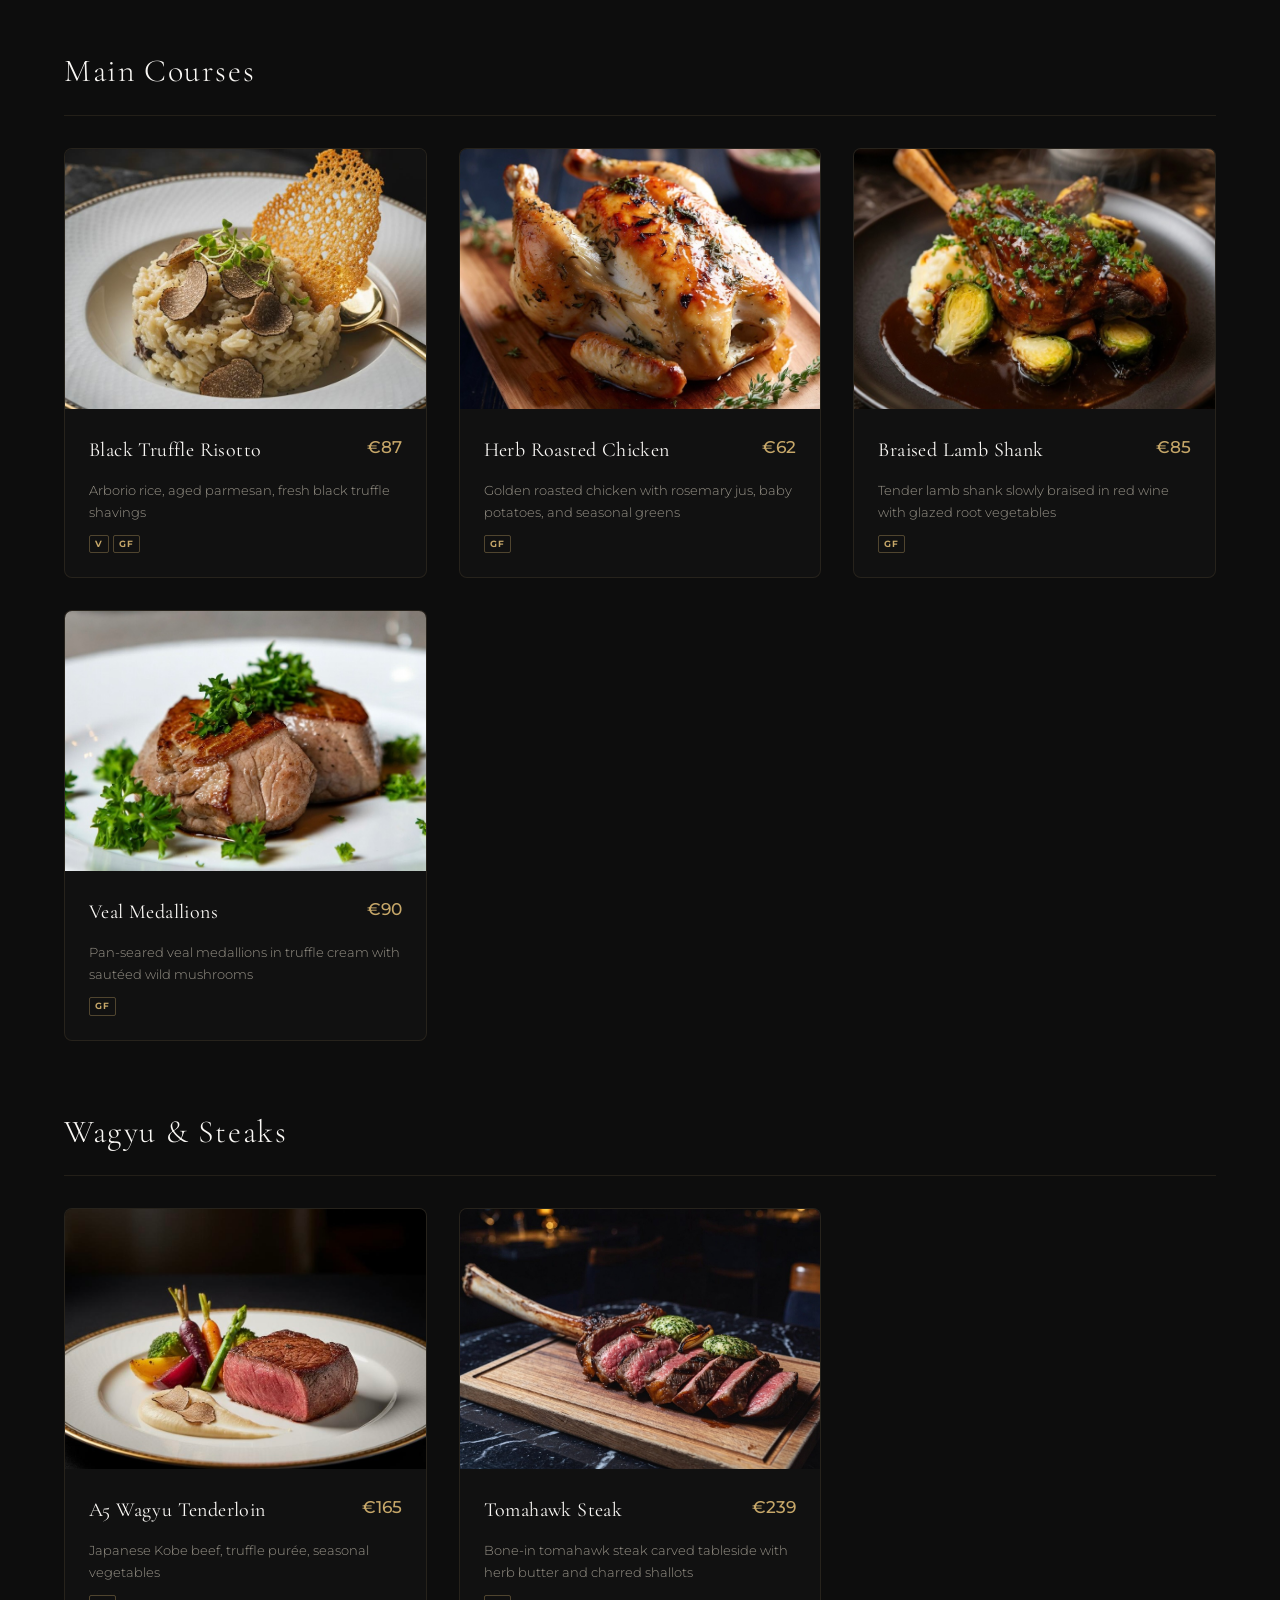
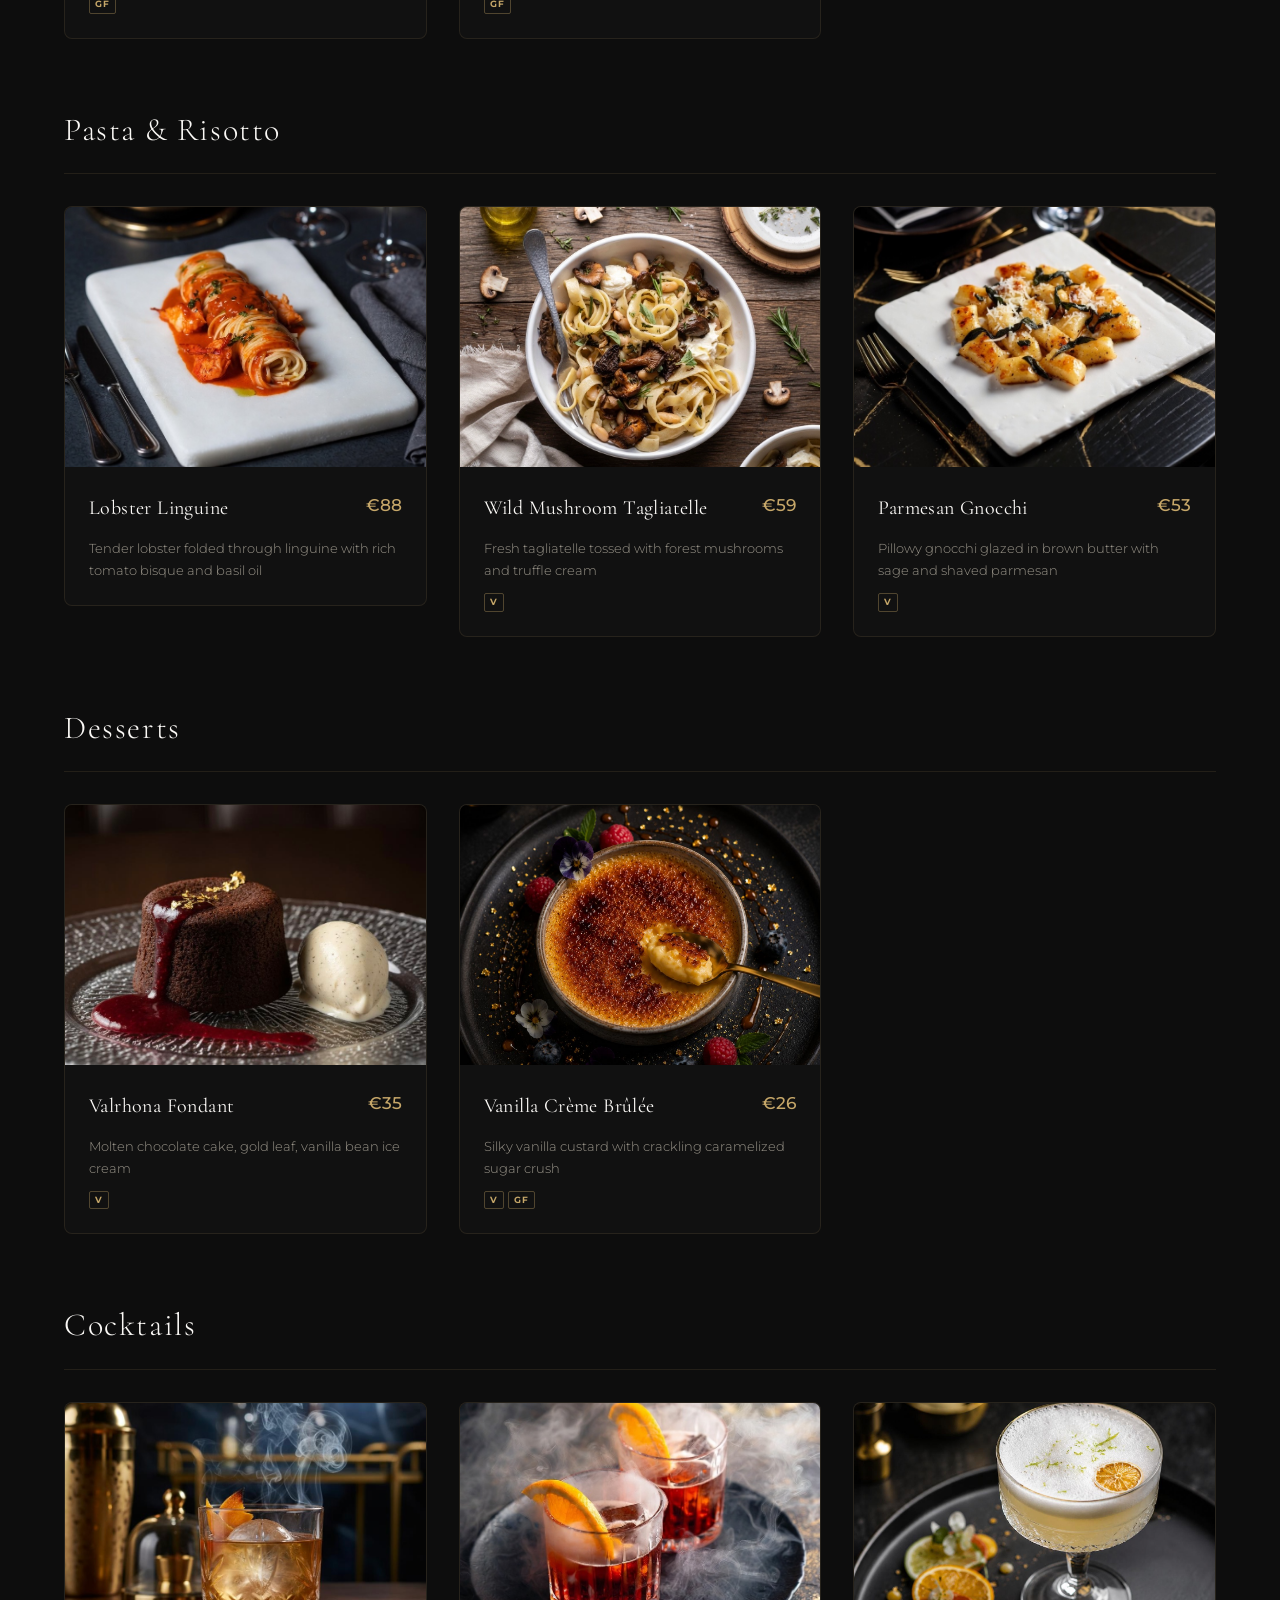
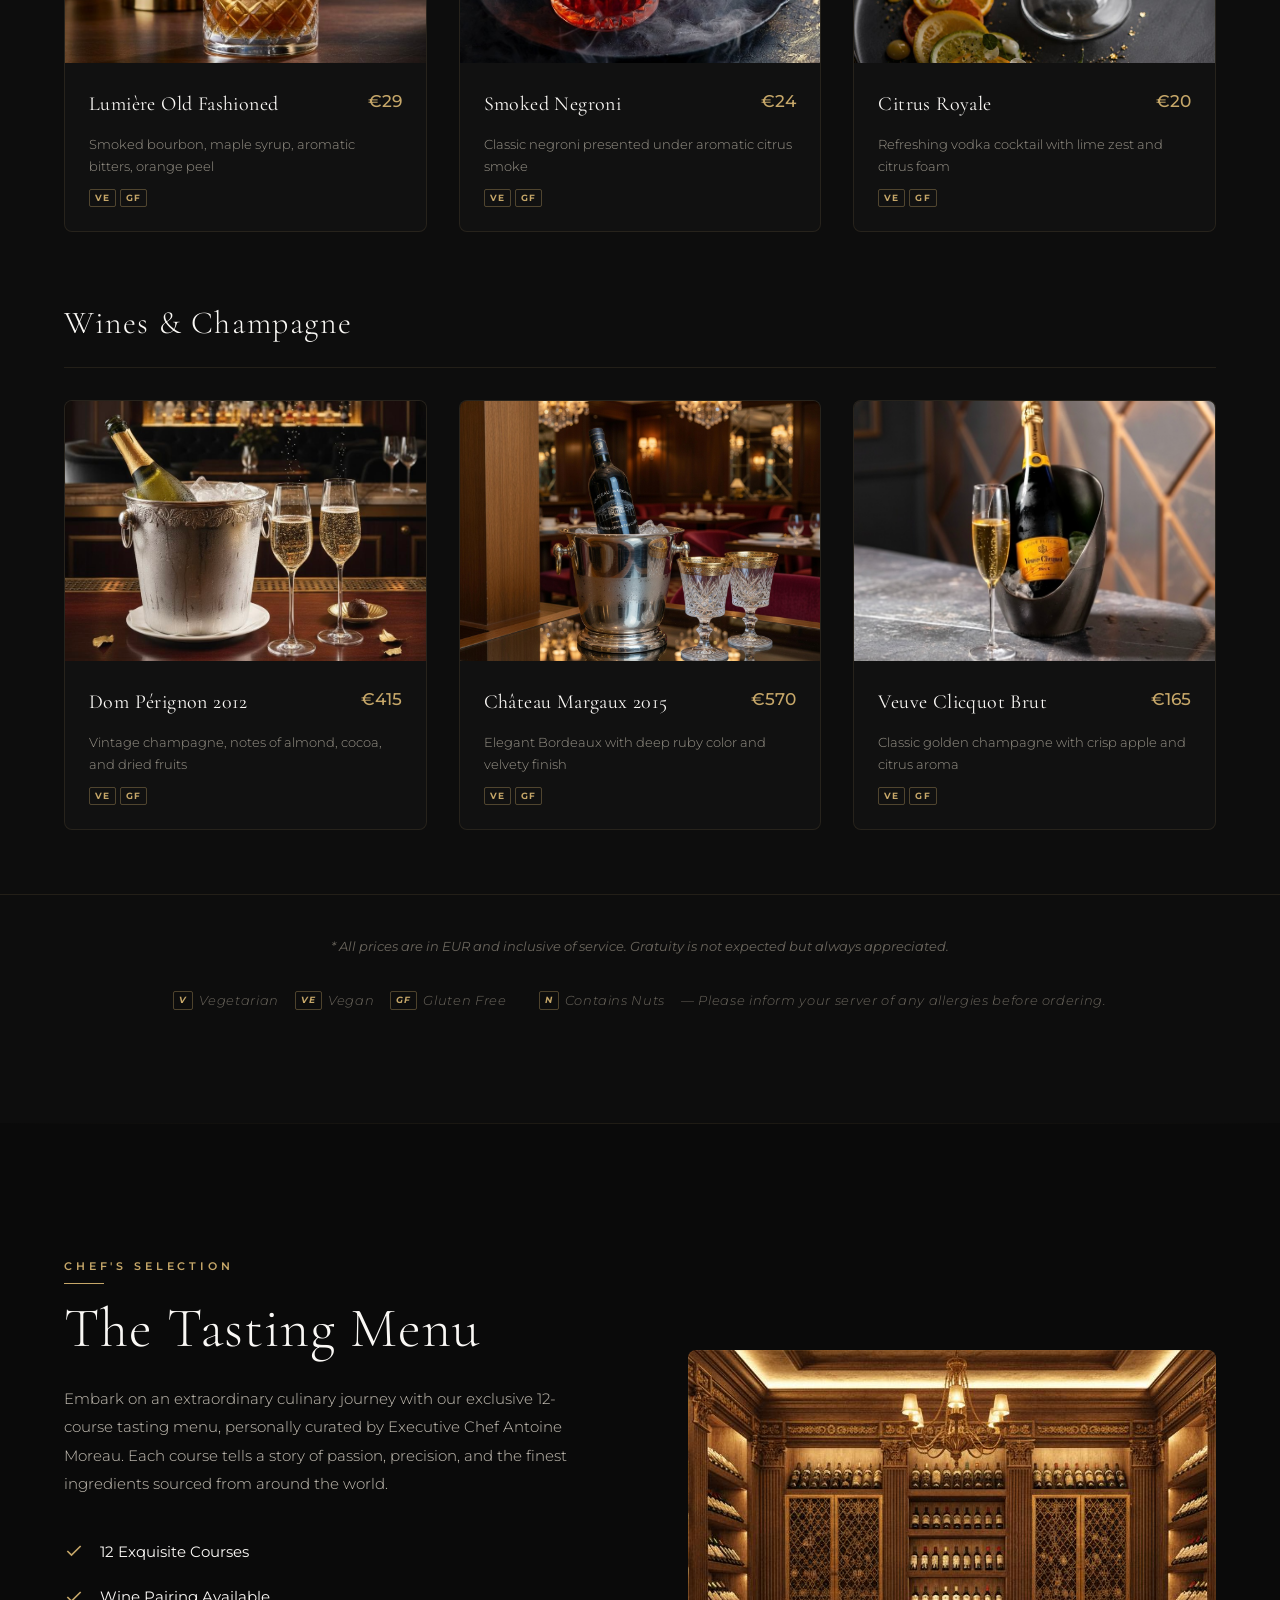
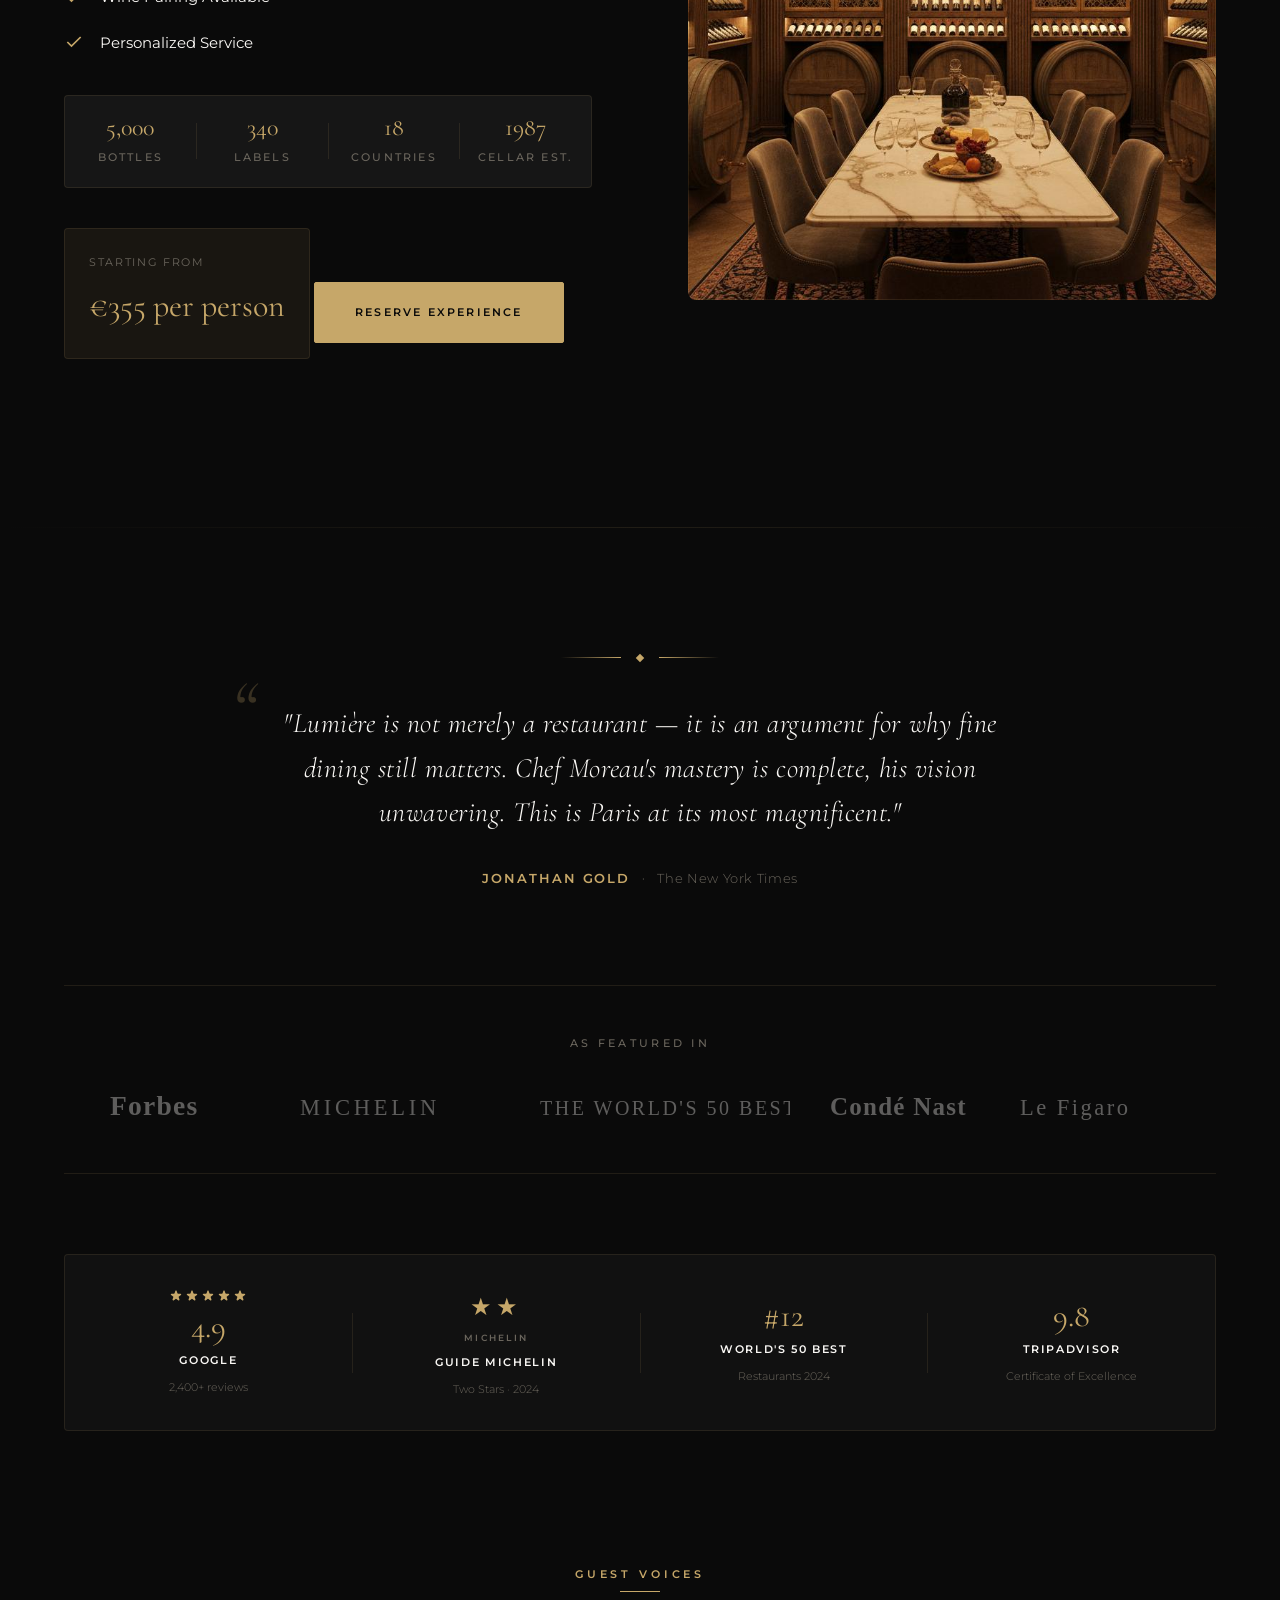
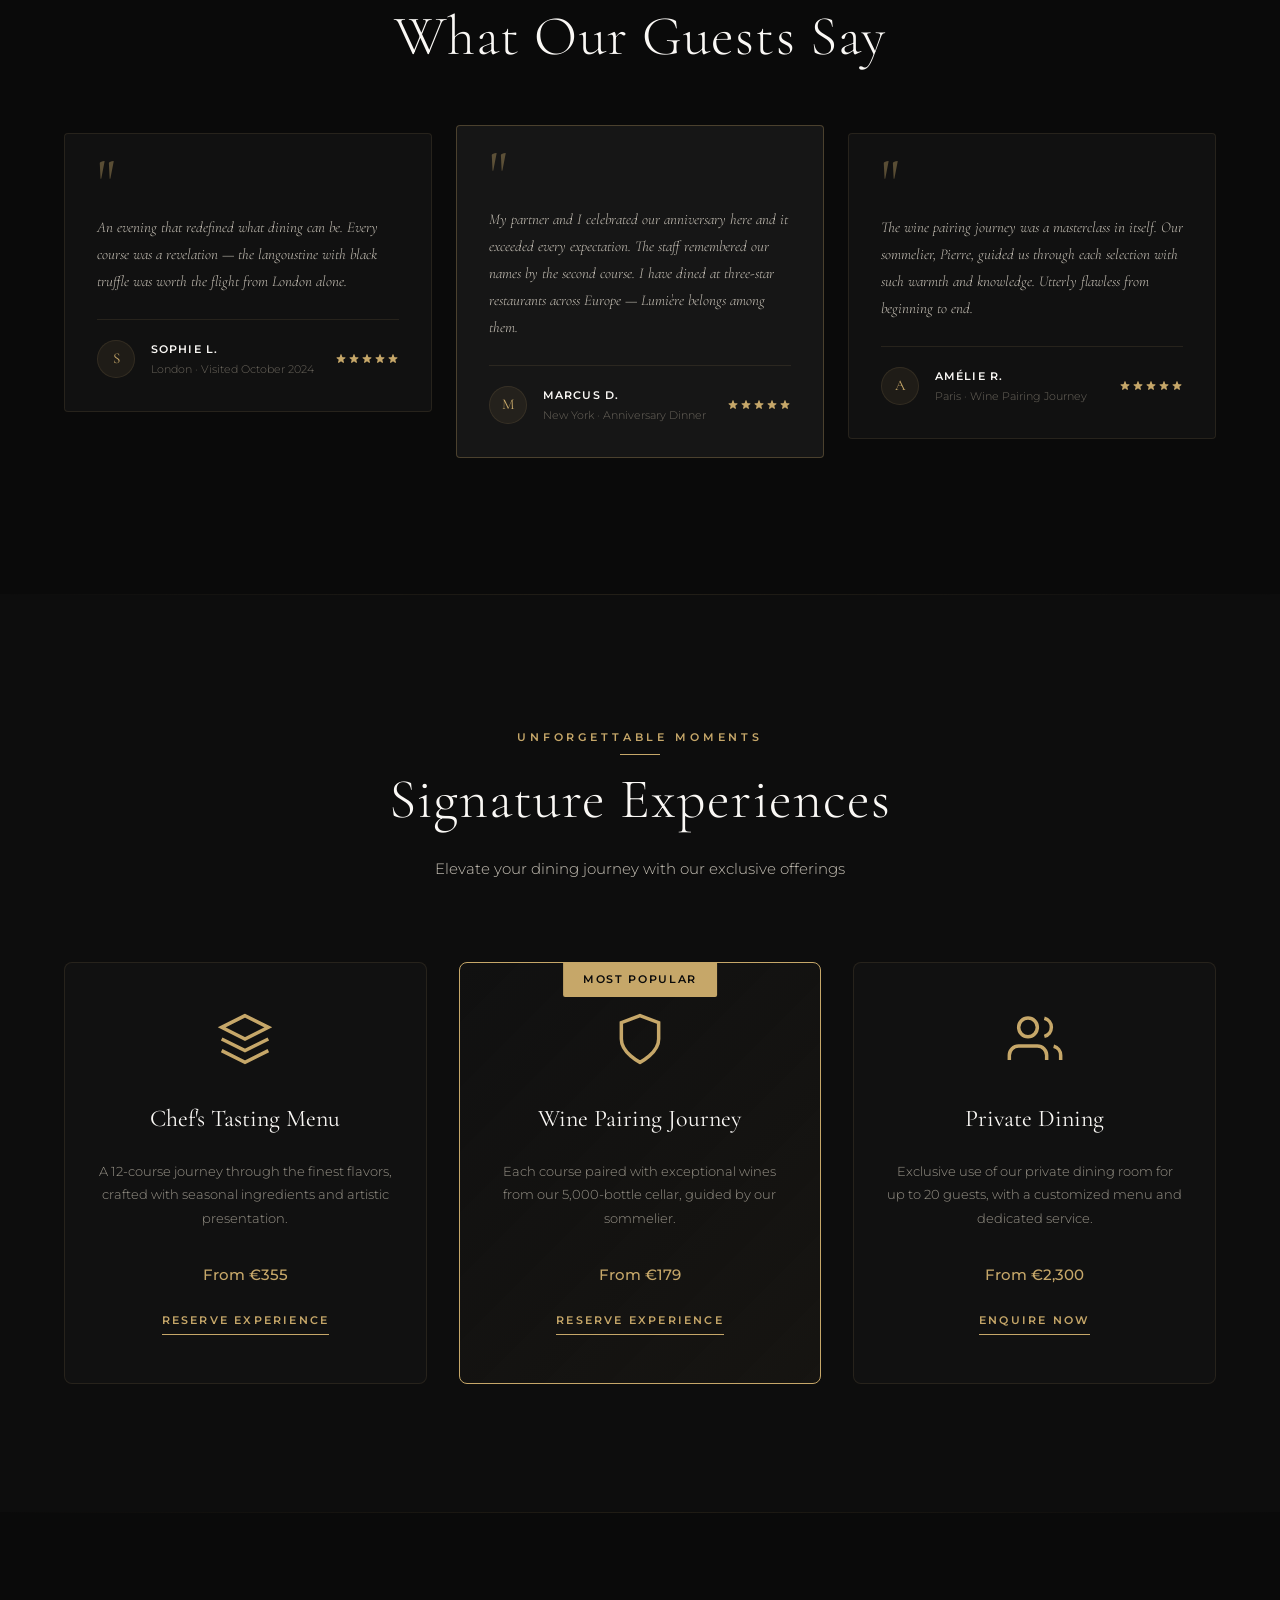
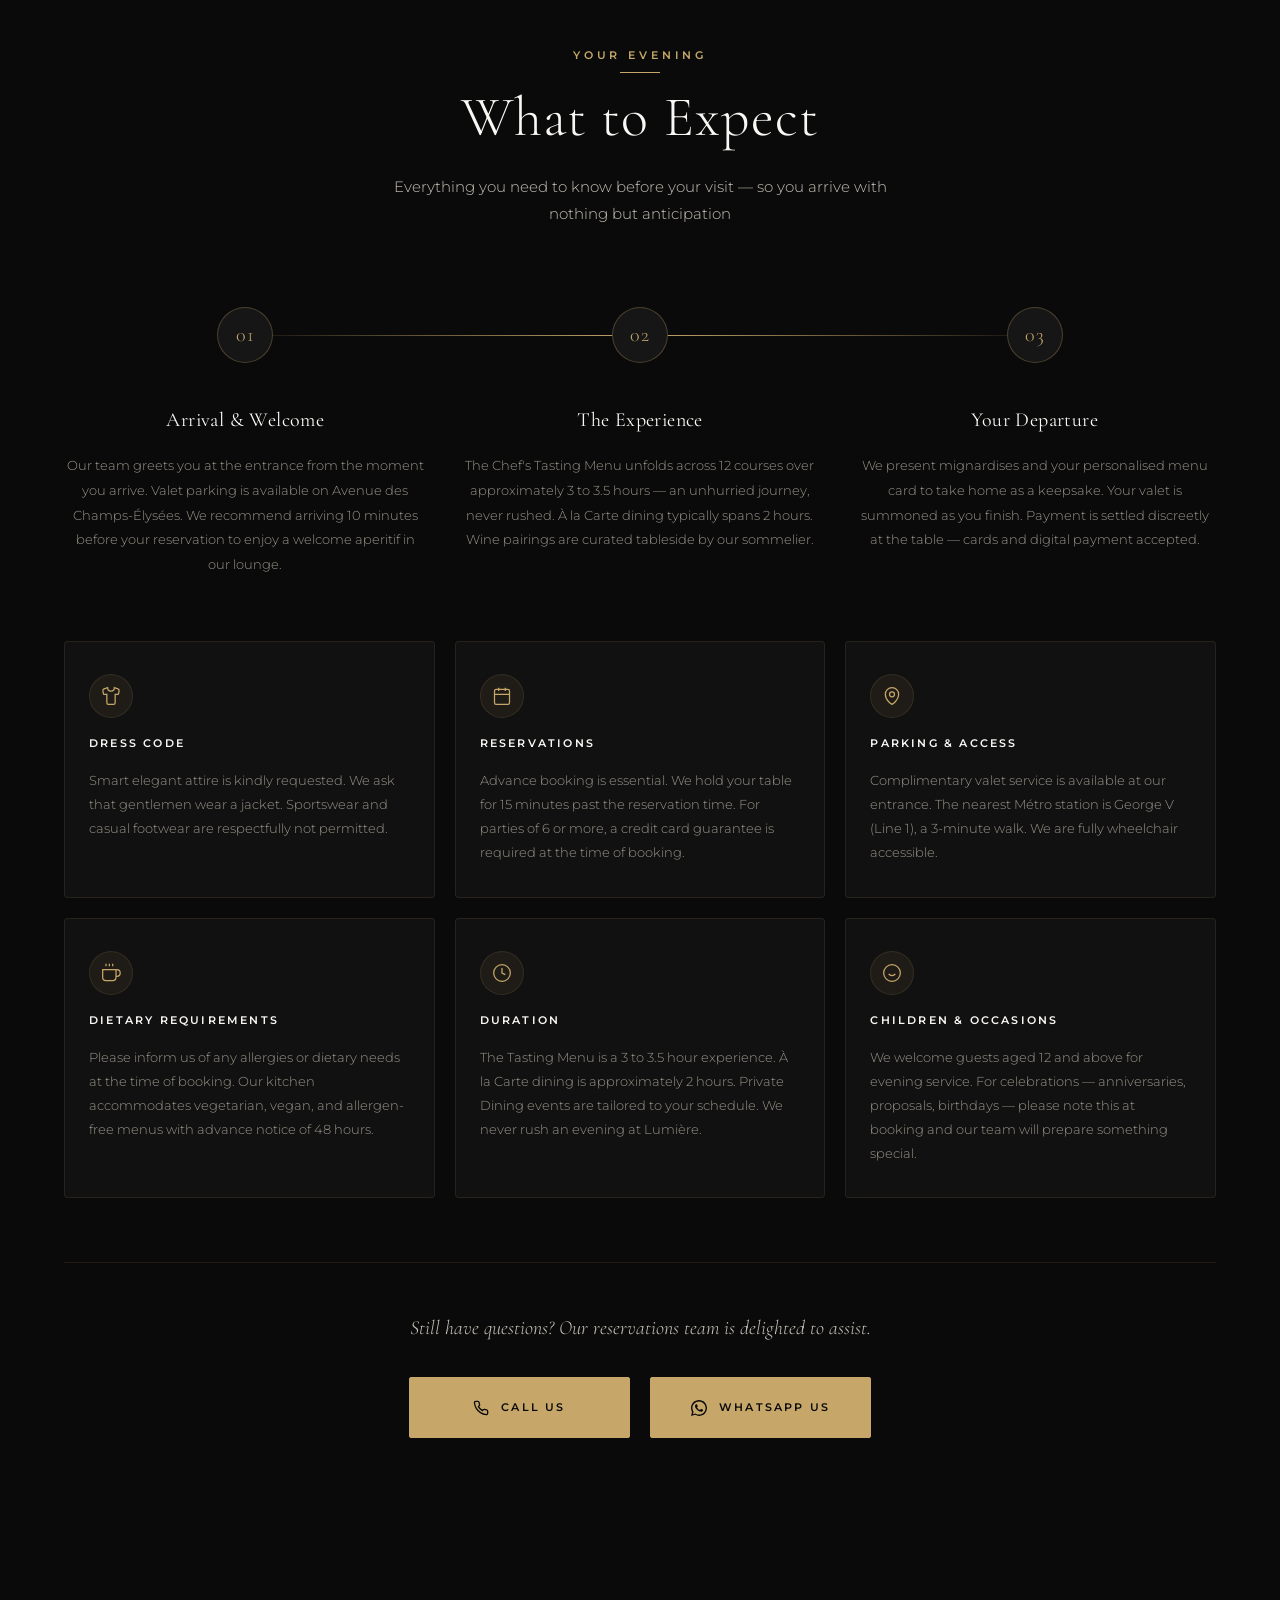
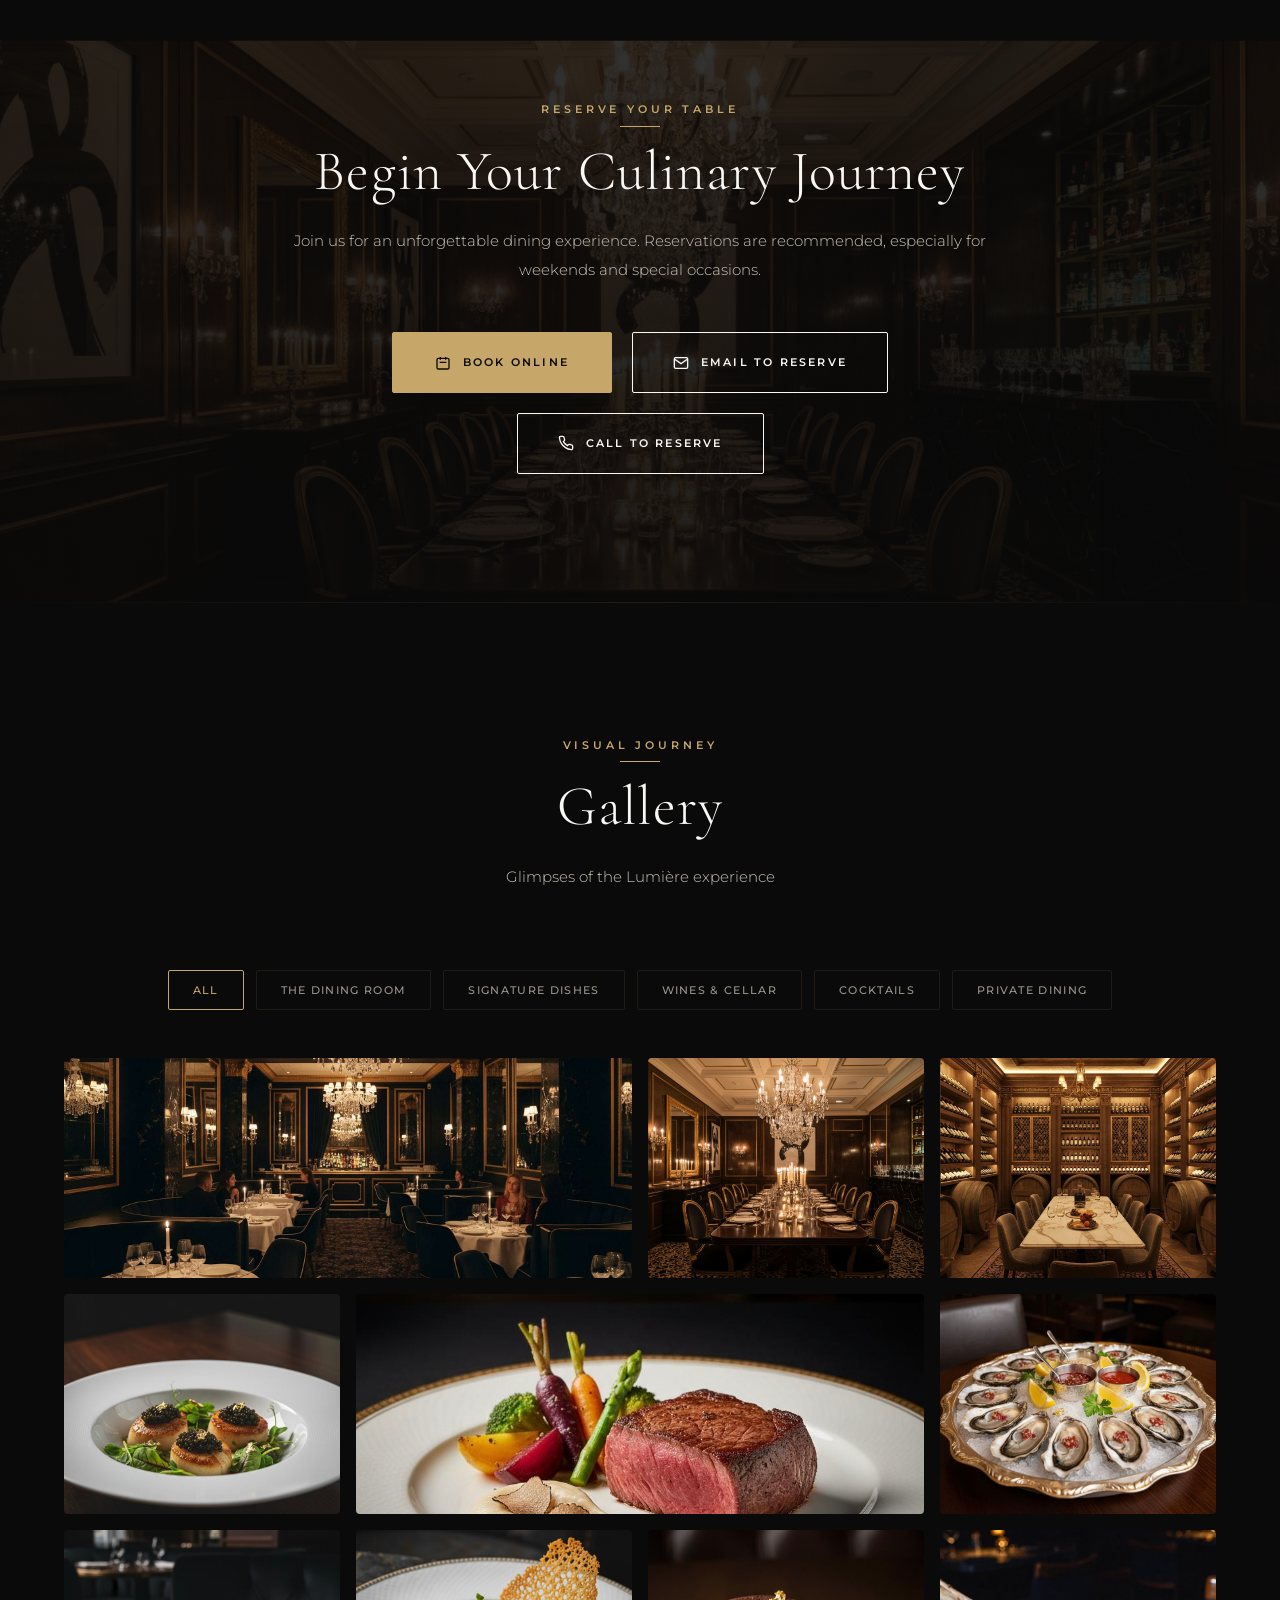
==== commit 12044bca: "Add files via upload" ====
--- a/index.html
+++ b/index.html
@@ -65,9 +65,10 @@
         "longitude": 2.3078
       },
       "openingHoursSpecification": [
-        { "@type": "OpeningHoursSpecification", "dayOfWeek": ["Tuesday","Wednesday","Thursday"], "opens": "18:00", "closes": "22:00" },
-        { "@type": "OpeningHoursSpecification", "dayOfWeek": ["Friday","Saturday"], "opens": "18:00", "closes": "23:00" },
-        { "@type": "OpeningHoursSpecification", "dayOfWeek": ["Sunday"], "opens": "12:00", "closes": "21:00" }
+        { "@type": "OpeningHoursSpecification", "dayOfWeek": ["Tuesday","Wednesday","Thursday"], "opens": "17:00", "closes": "22:00" },
+        { "@type": "OpeningHoursSpecification", "dayOfWeek": ["Friday","Saturday"], "opens": "17:00", "closes": "23:00" },
+        { "@type": "OpeningHoursSpecification", "dayOfWeek": ["Sunday"], "opens": "12:00", "closes": "15:00" },
+        { "@type": "OpeningHoursSpecification", "dayOfWeek": ["Sunday"], "opens": "18:00", "closes": "21:00" }
       ],
       "hasMap": "https://maps.google.com/?q=42+Avenue+des+Champs-Elysees+Paris",
       "reservations": "https://YOUR-DOMAIN-HERE.com/reservation.html",
@@ -1583,16 +1584,20 @@
                         <span class="contact-info-label">Opening Hours</span>
                         <ul class="hours-list contact-hours-list">
                             <li>
-                                <span class="day">Tuesday - Thursday</span>
-                                <span class="time">6:00 PM - 10:00 PM</span>
+                                <span class="day">Tuesday – Thursday</span>
+                                <span class="time">5:00 PM – 10:00 PM</span>
                             </li>
                             <li>
-                                <span class="day">Friday - Saturday</span>
-                                <span class="time">6:00 PM - 11:00 PM</span>
+                                <span class="day">Friday – Saturday</span>
+                                <span class="time">5:00 PM – 11:00 PM</span>
                             </li>
                             <li>
-                                <span class="day">Sunday</span>
-                                <span class="time">12:00 PM - 9:00 PM</span>
+                                <span class="day">Sunday Lunch</span>
+                                <span class="time">12:00 PM – 3:00 PM</span>
+                            </li>
+                            <li>
+                                <span class="day">Sunday Dinner</span>
+                                <span class="time">6:00 PM – 9:00 PM</span>
                             </li>
                             <li>
                                 <span class="day">Monday</span>
--- a/style.css
+++ b/style.css
@@ -306,8 +306,7 @@
     background: transparent;
 }
 
-.navbar.scrolled,
-.navbar:has(.nav-menu.active) {
+.navbar.scrolled {
     background: var(--color-bg-glass);
     backdrop-filter: blur(24px) saturate(180%);
     -webkit-backdrop-filter: blur(24px) saturate(180%);
@@ -813,7 +812,10 @@
     align-items: center;
     gap: var(--space-4);
     opacity: 0;
-    animation: fadeIn 1s ease forwards 5.5s;
+}
+
+.hero-loaded .scroll-indicator {
+    animation: fadeIn 1s ease forwards 3s;
 }
 
 @keyframes fadeInUp {
@@ -925,7 +927,7 @@
     background: var(--color-bg-primary);
     transform: scaleX(0);
     transform-origin: right;
-    transition: transform 0.5s cubic-bezier(0.77, 0, 0.175, 1);
+    transition: transform 0.7s cubic-bezier(0.77, 0, 0.175, 1);
     z-index: 0;
 }
 
@@ -938,11 +940,11 @@
 .magnetic-btn svg {
     position: relative;
     z-index: 1;
-    transition: color 0.4s cubic-bezier(0.77, 0, 0.175, 1);
+    transition: color 0.25s cubic-bezier(0.77, 0, 0.175, 1);
 }
 
 .magnetic-btn:hover {
-    color: var(--color-gold);
+    color: var(--color-bg);
 }
 
 .magnetic-btn:hover span {
@@ -1231,6 +1233,7 @@
 
     .about-content {
         order: 3;
+        margin-top: var(--space-6);
     }
 }
 
@@ -3310,7 +3313,9 @@
     background: var(--color-text-primary);
 }
 
-.reservation-cta .magnetic-btn.secondary:hover {
+.reservation-cta .magnetic-btn.secondary:hover,
+.reservation-cta .magnetic-btn.secondary:hover span,
+.reservation-cta .magnetic-btn.secondary:hover svg {
     color: var(--color-bg-primary);
 }
 
@@ -3346,7 +3351,7 @@
    GALLERY — ENHANCED
    ======================================== */
 
-   .gallery {
+.gallery {
     padding: var(--space-32) 0;
     background: var(--color-bg-primary);
     position: relative;
@@ -3455,7 +3460,7 @@
 }
 
 /* Cursor devices — show on hover only */
-@media (hover: hover) {
+@media (hover: hover) and (pointer: fine) {
     .gallery-item:hover .gallery-overlay {
         opacity: 1;
     }
@@ -3465,8 +3470,9 @@
     }
 }
 
-/* Touch devices — always visible */
-@media (hover: none) {
+/* Touch devices — always visible. Match if EITHER no hover OR coarse pointer,
+   since Android Chrome can incorrectly report hover: hover on phones. */
+@media (hover: none), (pointer: coarse) {
     .gallery-overlay {
         opacity: 1;
         background: linear-gradient(
@@ -3687,7 +3693,9 @@
     background: var(--color-text-primary) !important;
 }
 
-.private-event-btn:hover {
+.private-event-btn:hover,
+.private-event-btn:hover span,
+.private-event-btn:hover svg {
     color: var(--color-bg-primary) !important;
 }
 
@@ -5266,6 +5274,9 @@
     align-items: center;
     justify-content: center;
     transition: border-color 0.2s ease, color 0.2s ease, background 0.2s ease;
+    touch-action: manipulation;
+    -webkit-user-select: none;
+    user-select: none;
 }
 
 .date-picker-nav:hover:not(:disabled) {
@@ -5323,6 +5334,9 @@
     justify-content: center;
     transition: background 0.2s ease, color 0.2s ease, border-color 0.2s ease;
     border: 1px solid transparent;
+    touch-action: manipulation;
+    -webkit-user-select: none;
+    user-select: none;
 }
 
 .date-picker-cell:hover:not(:disabled):not(.is-selected) {
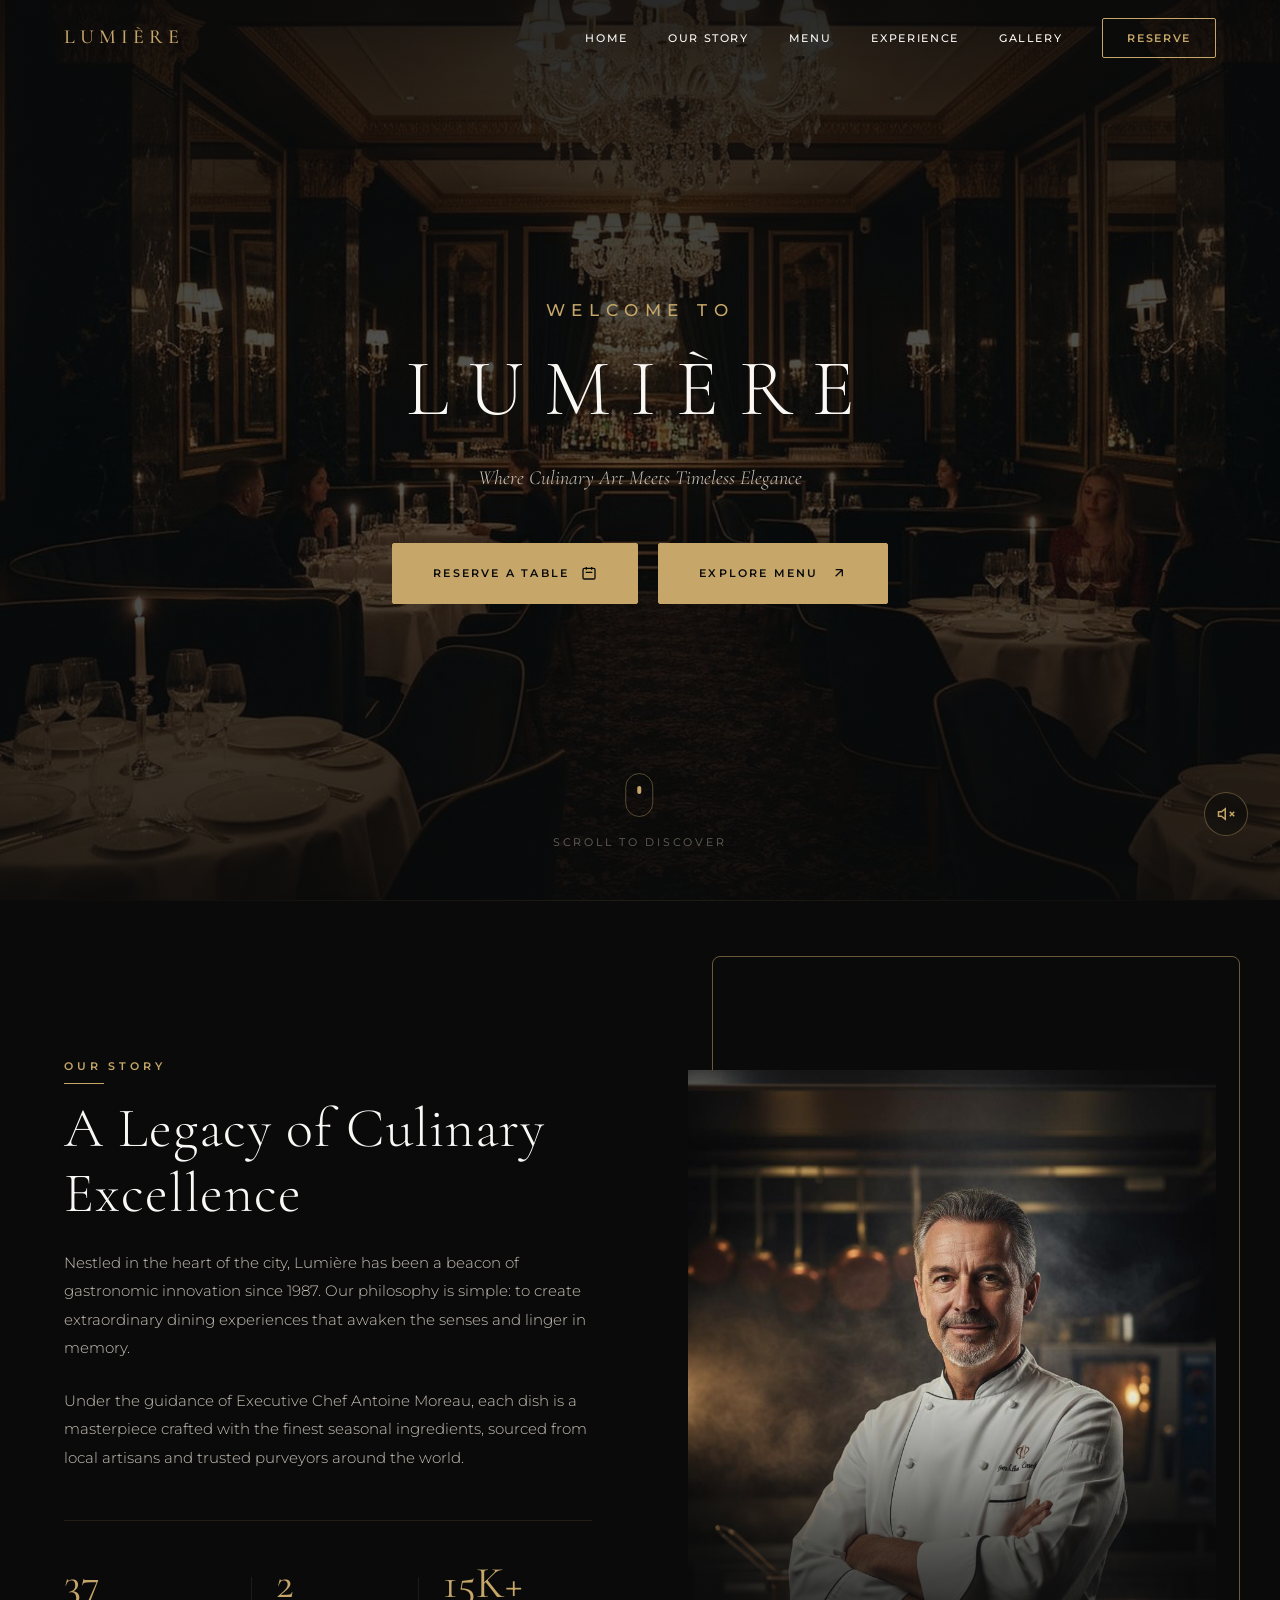
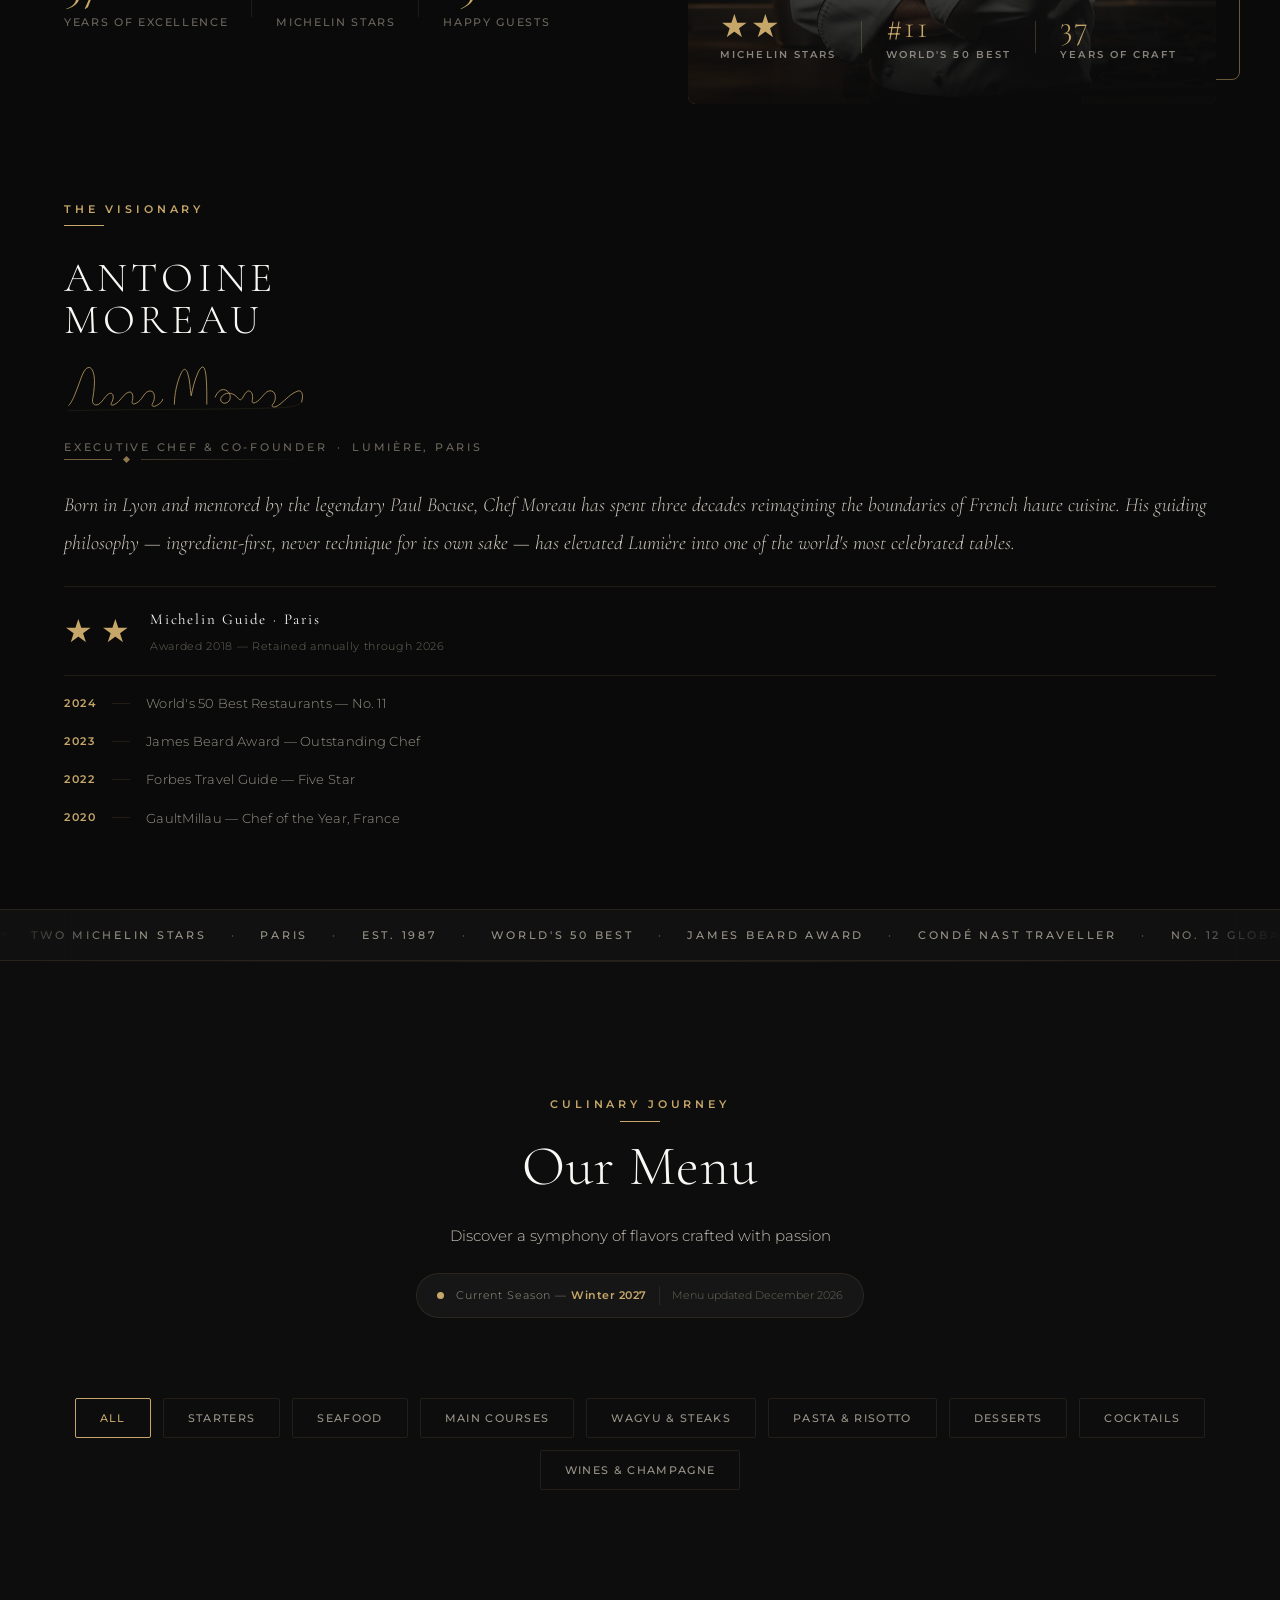
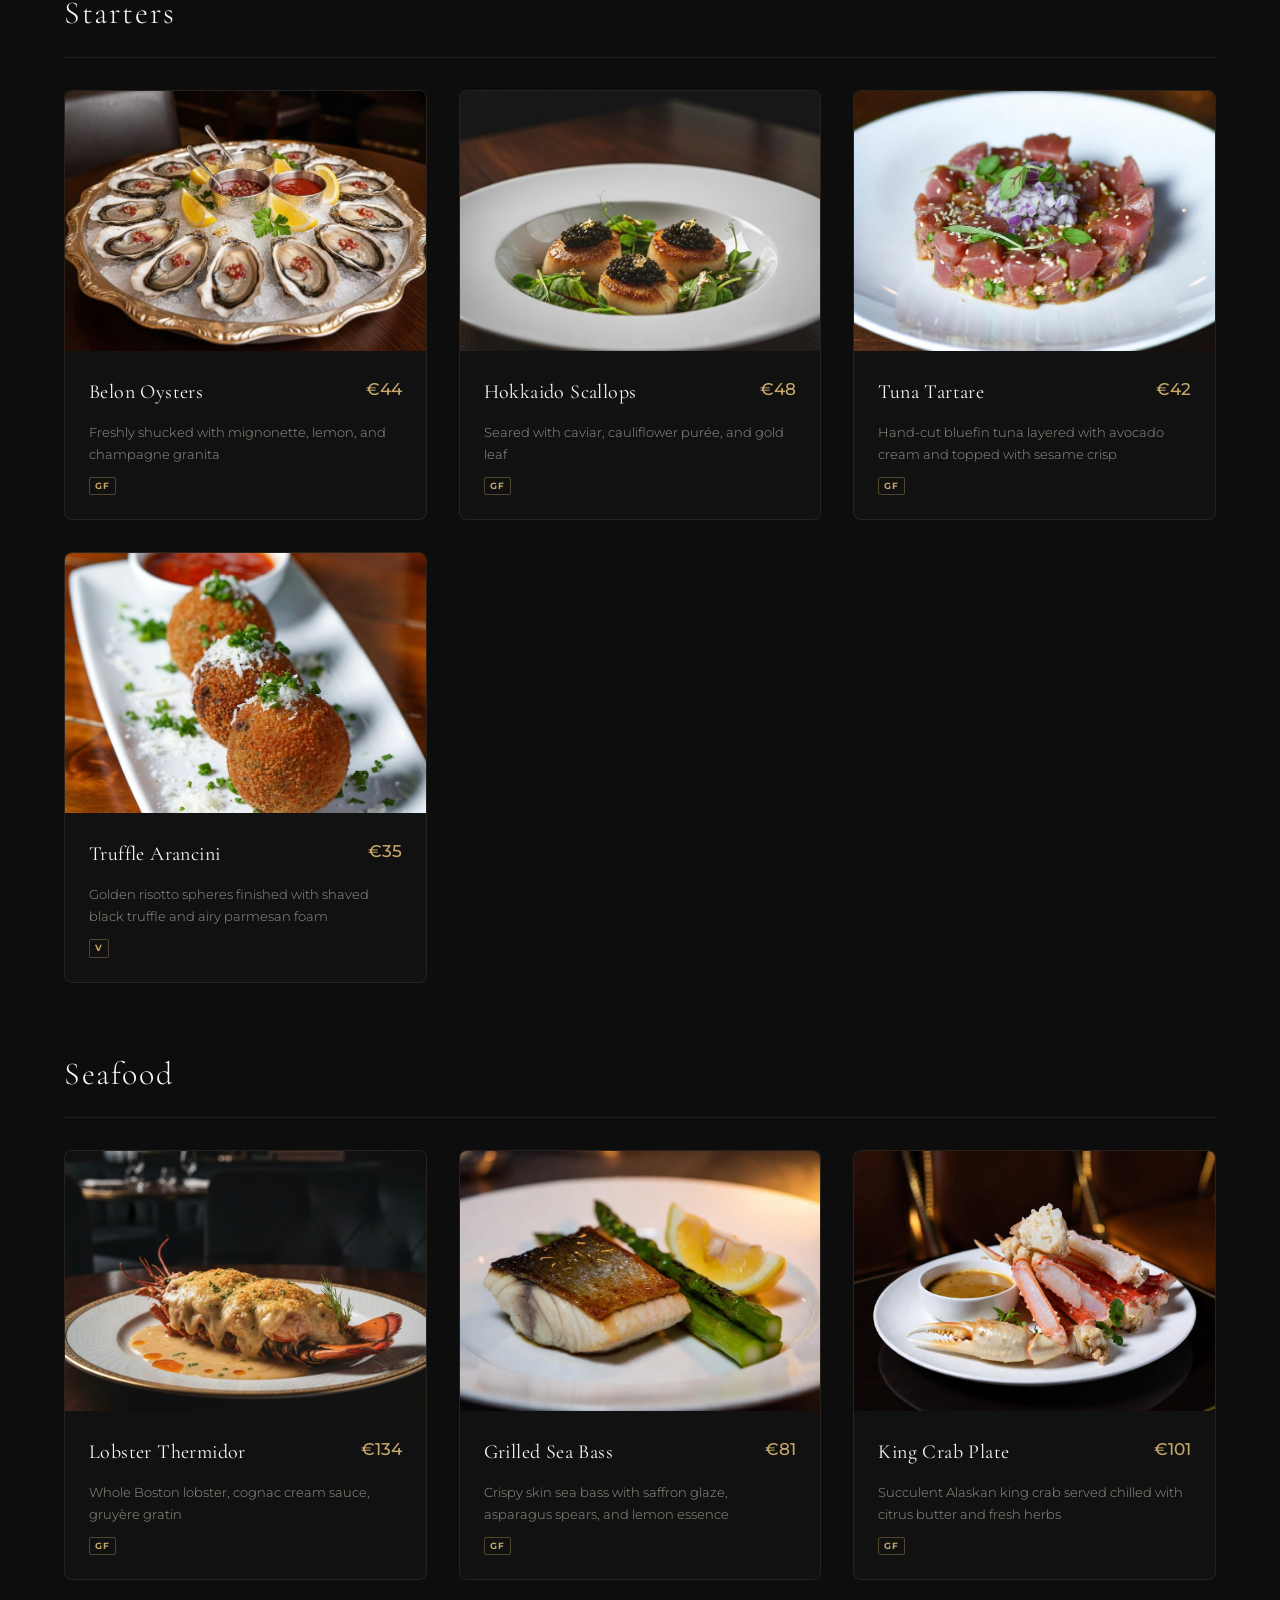
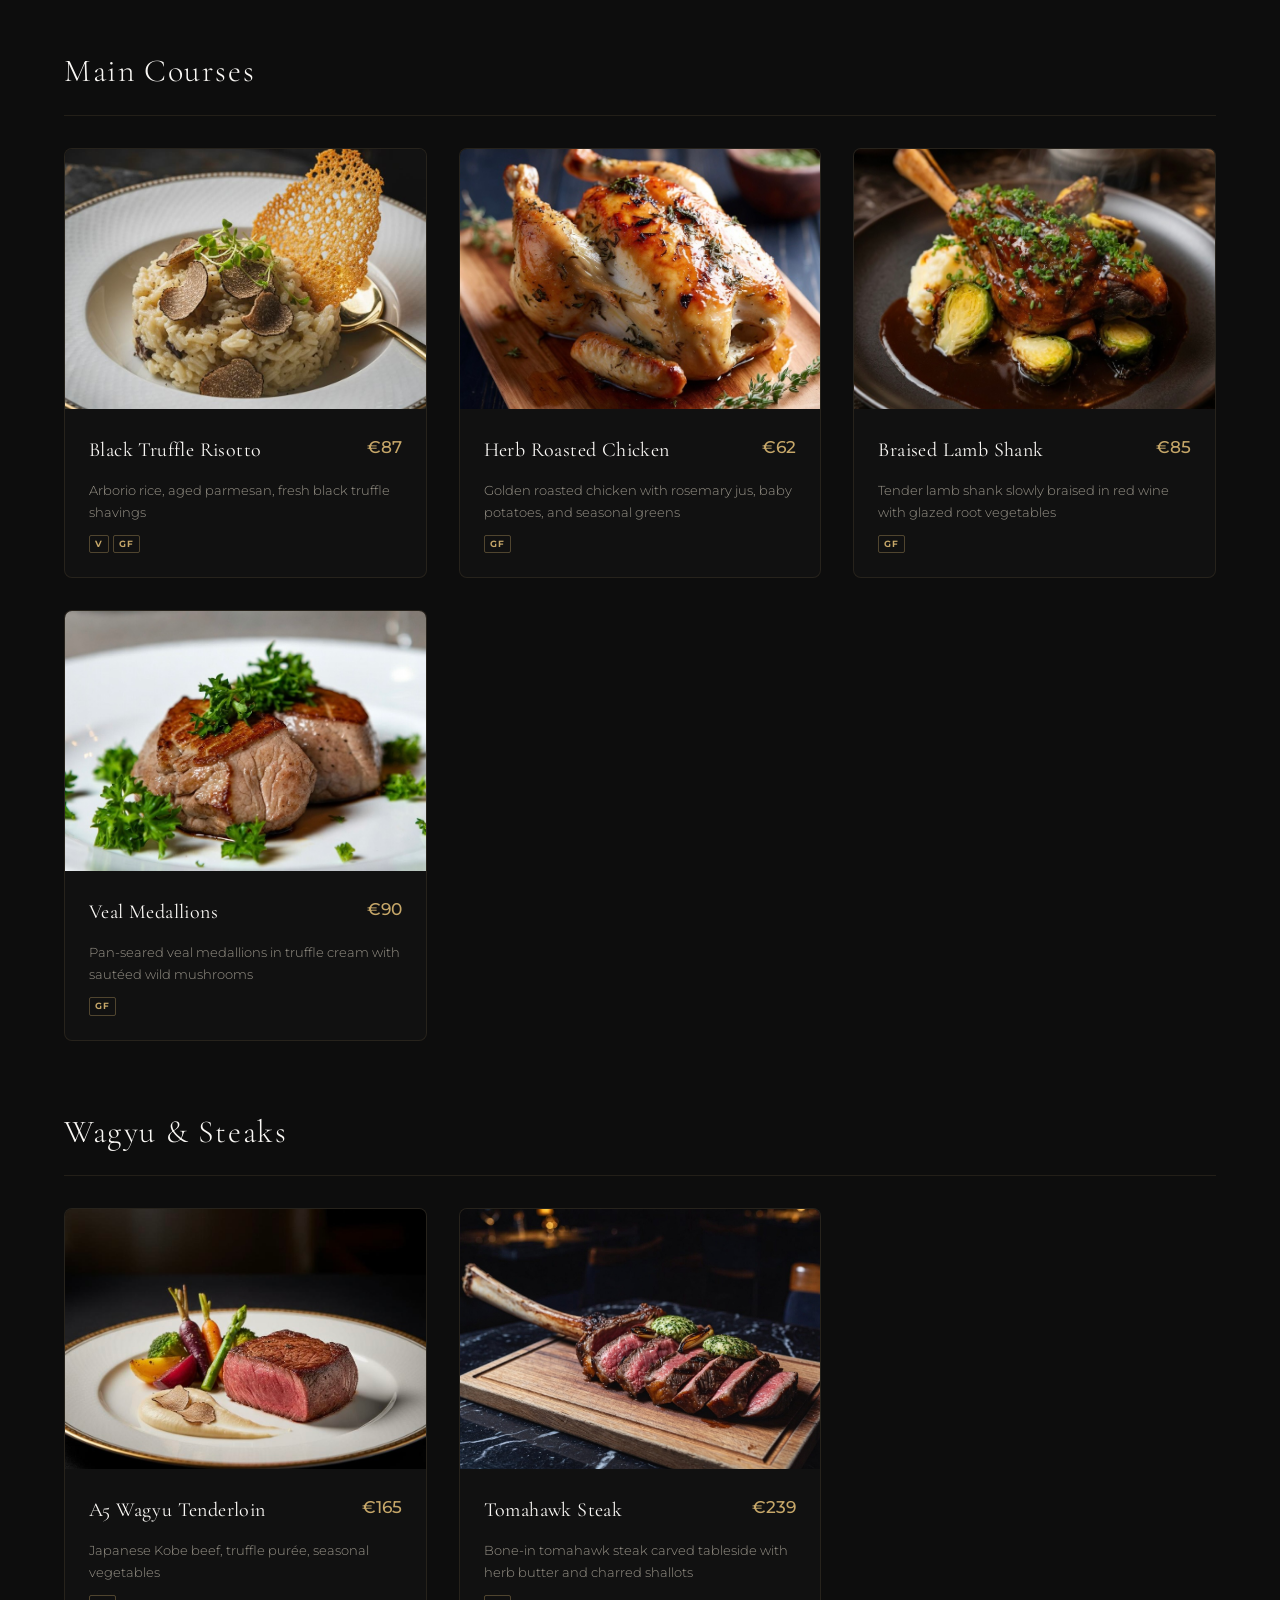
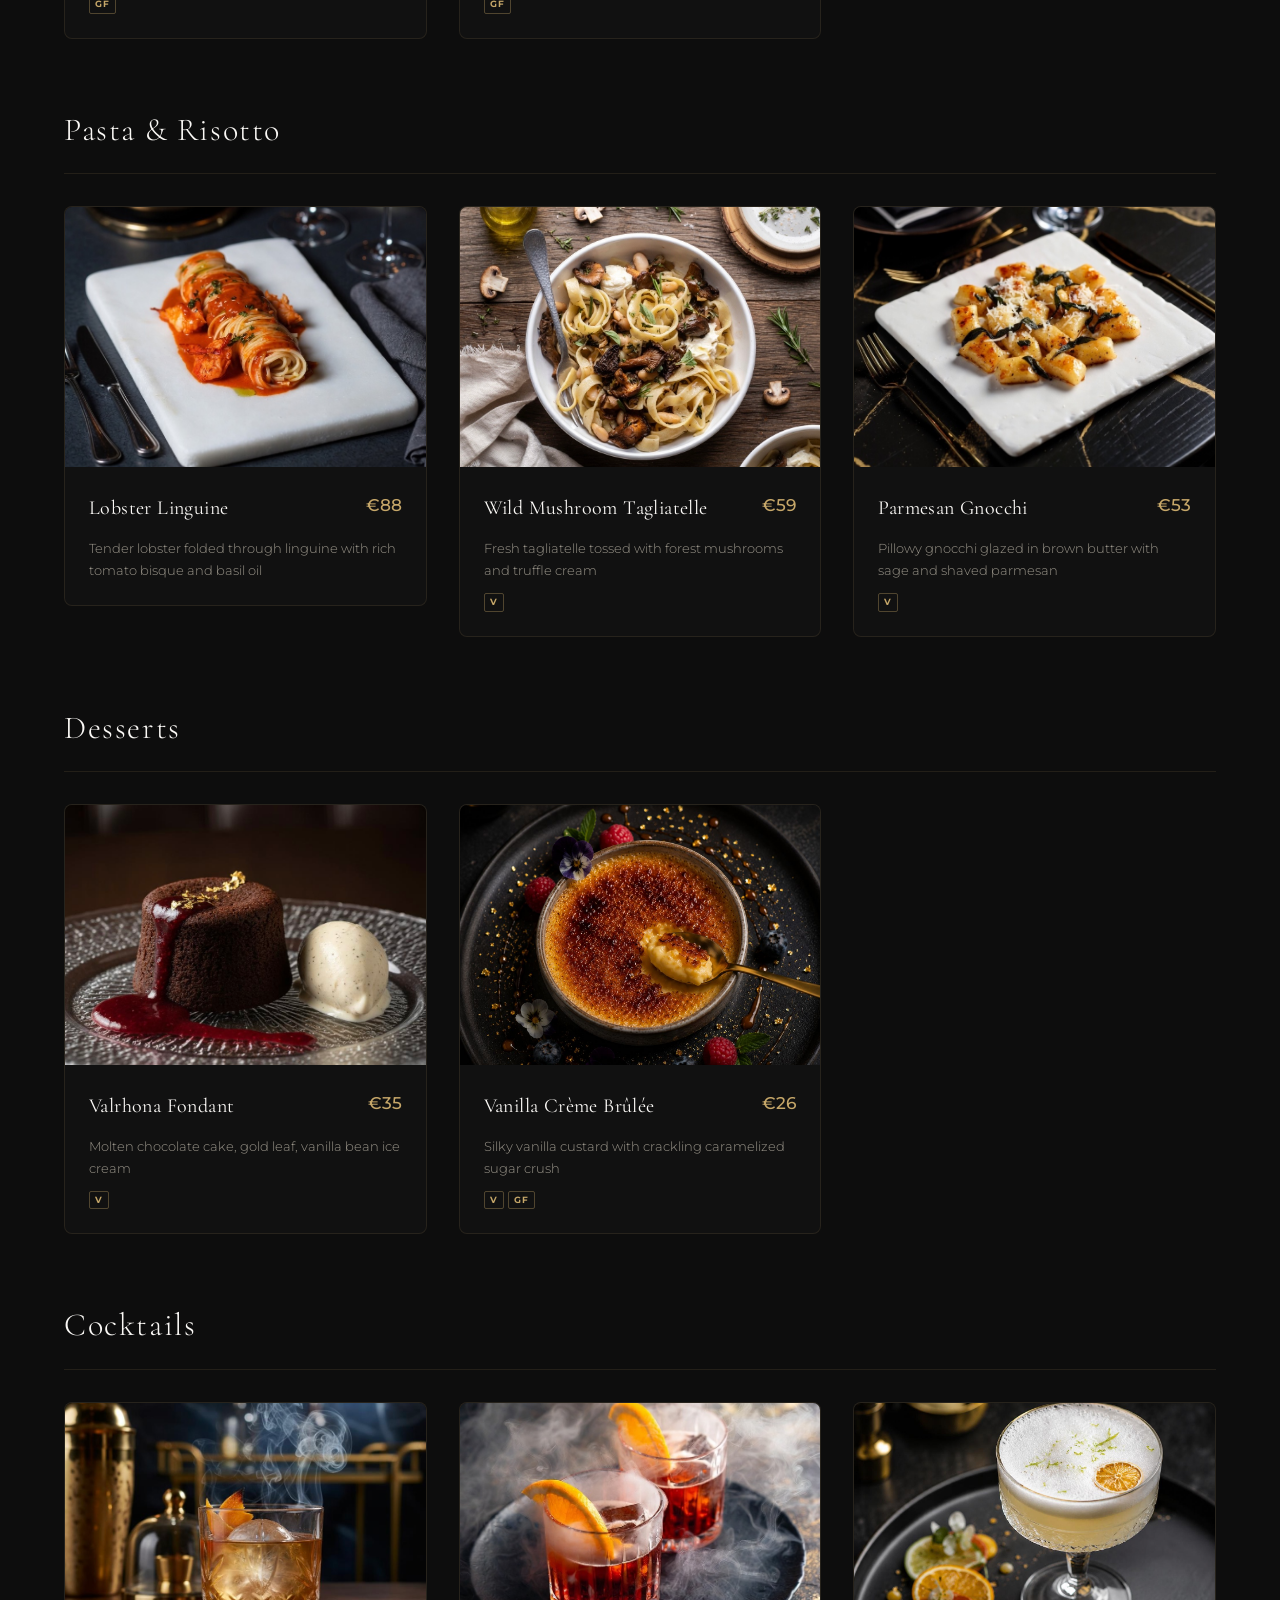
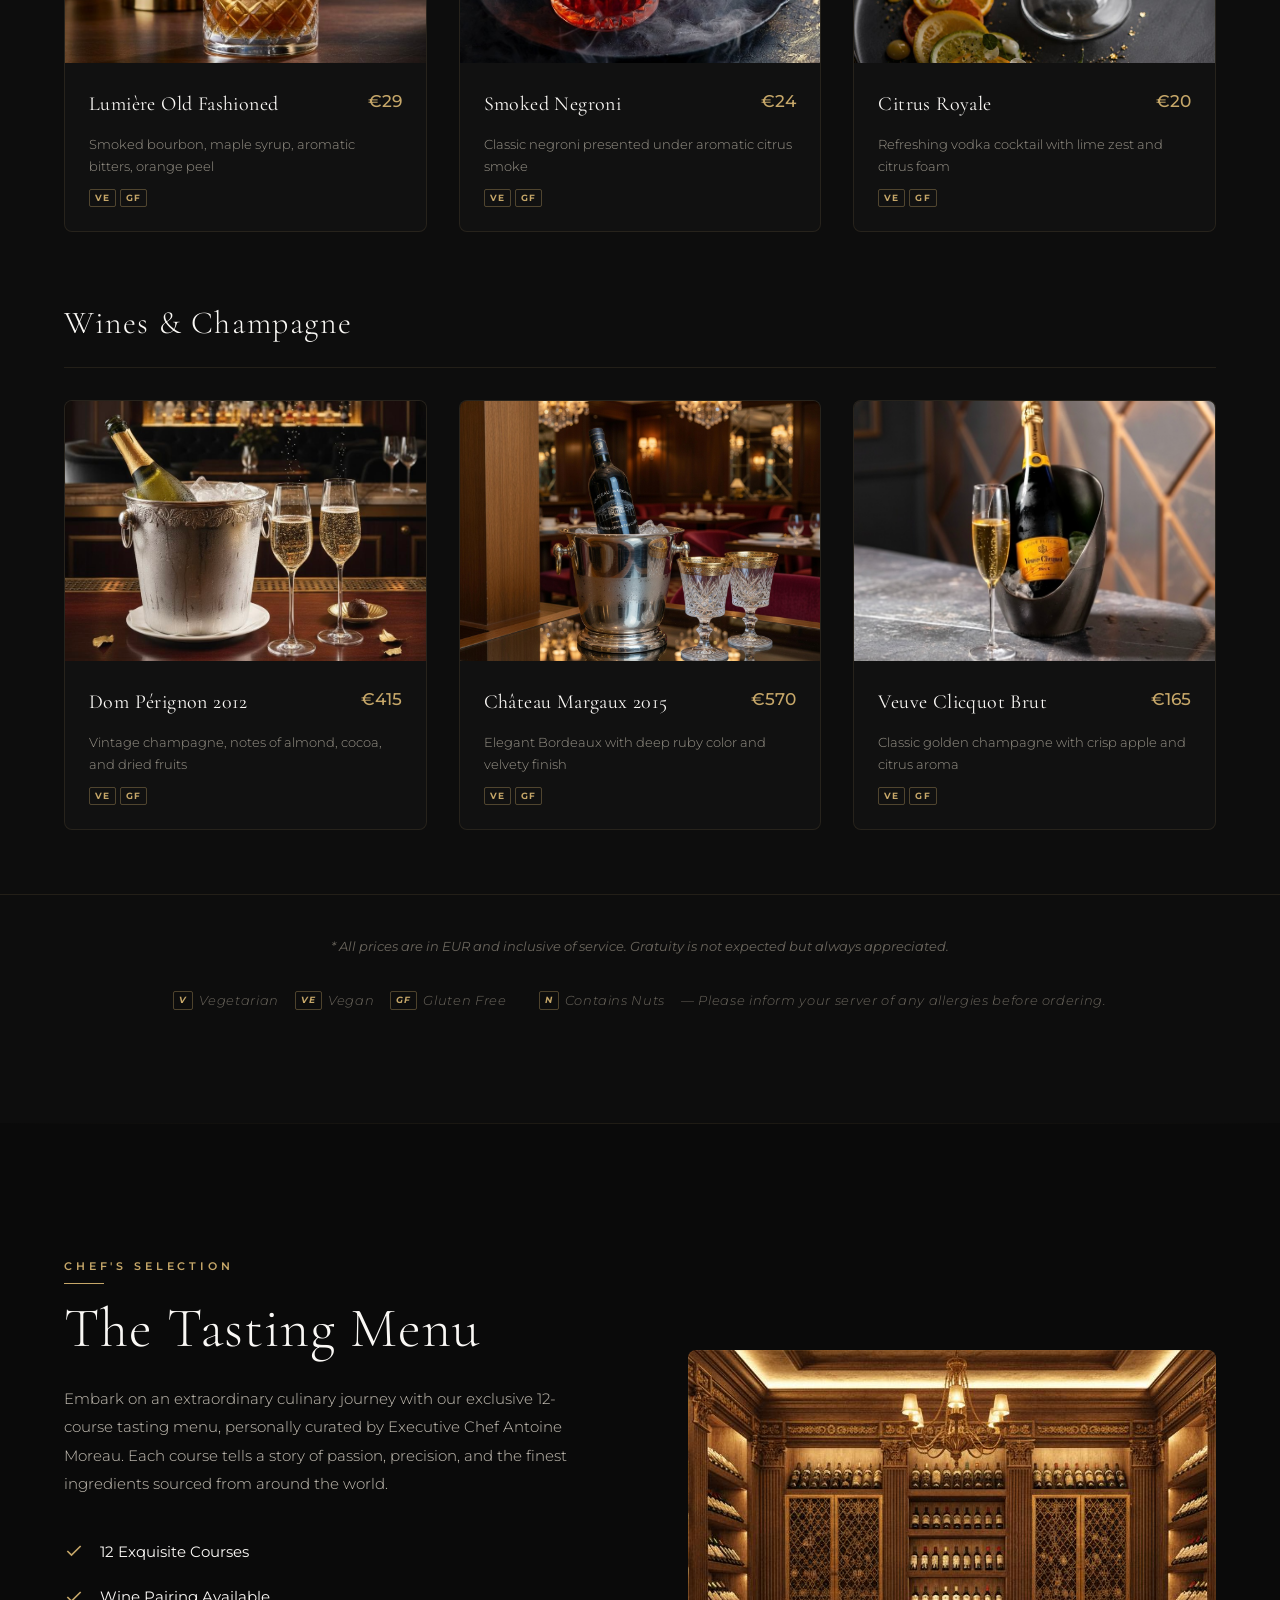
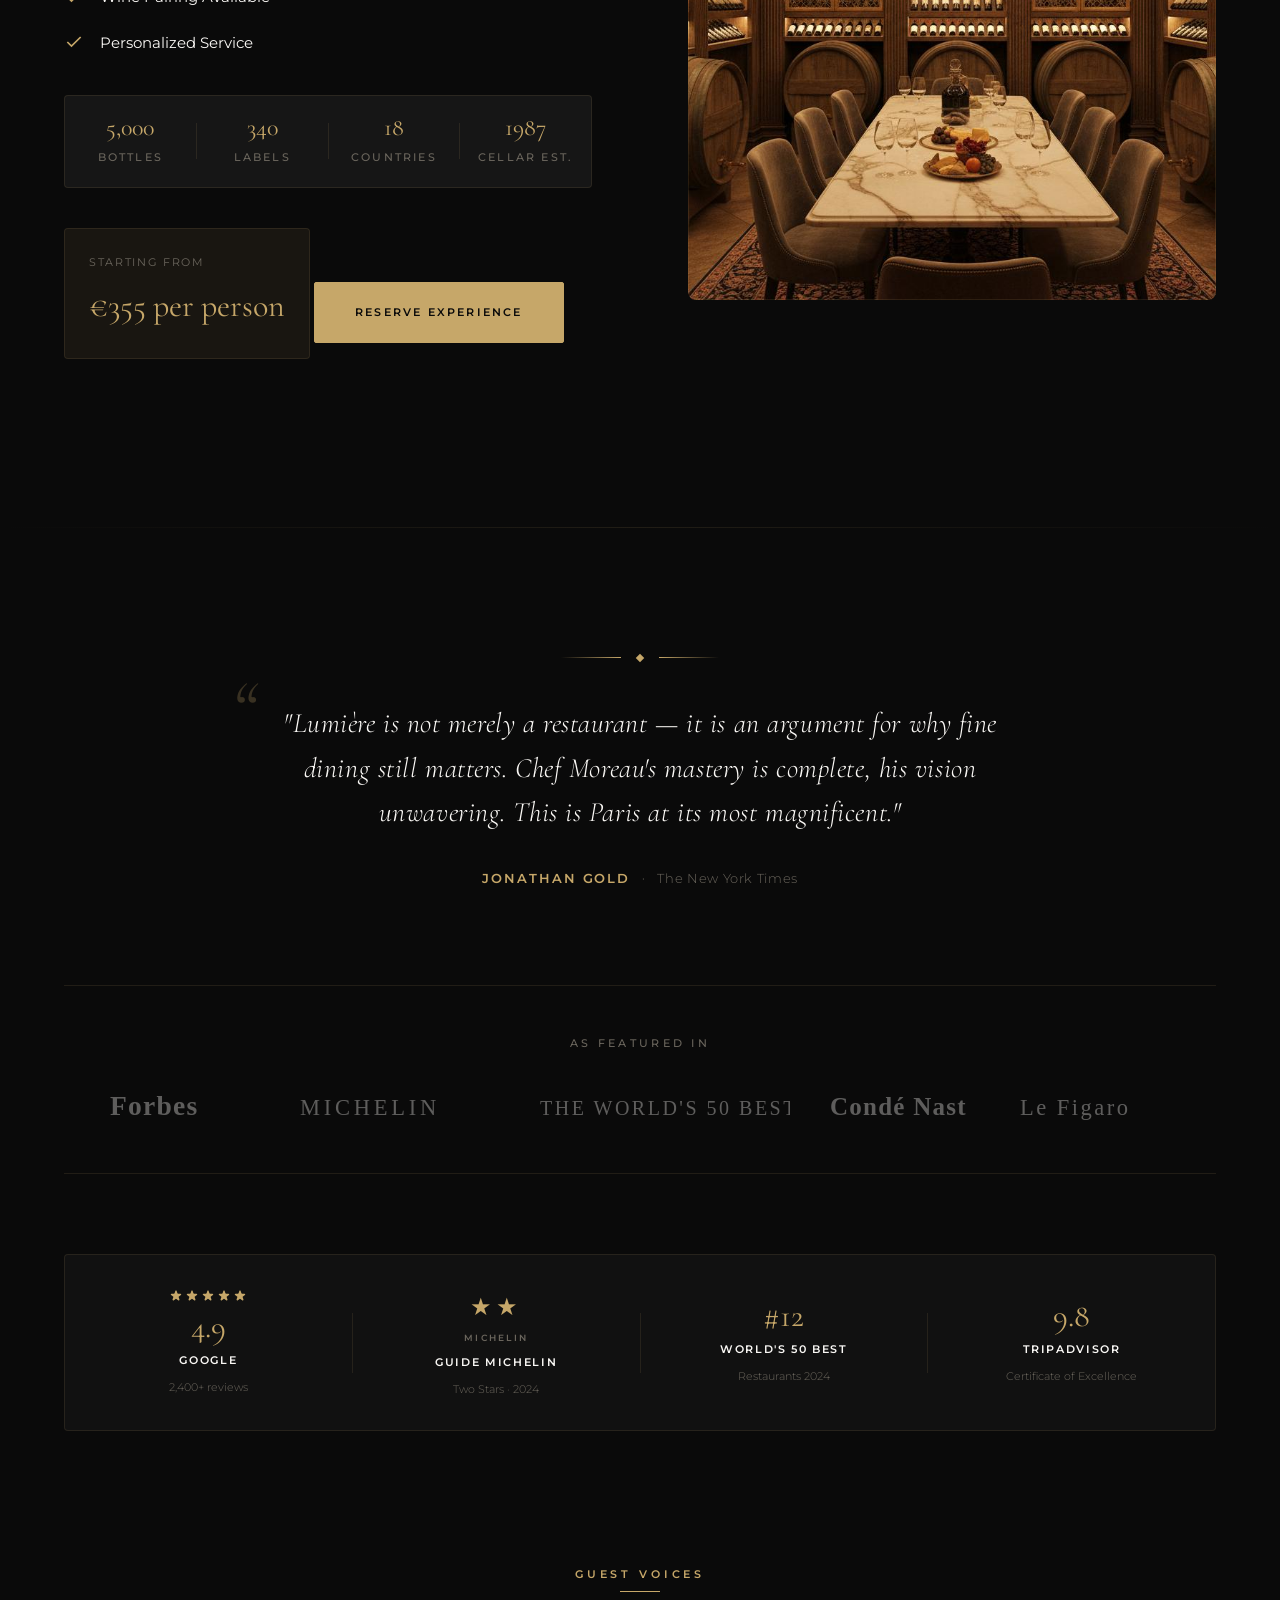
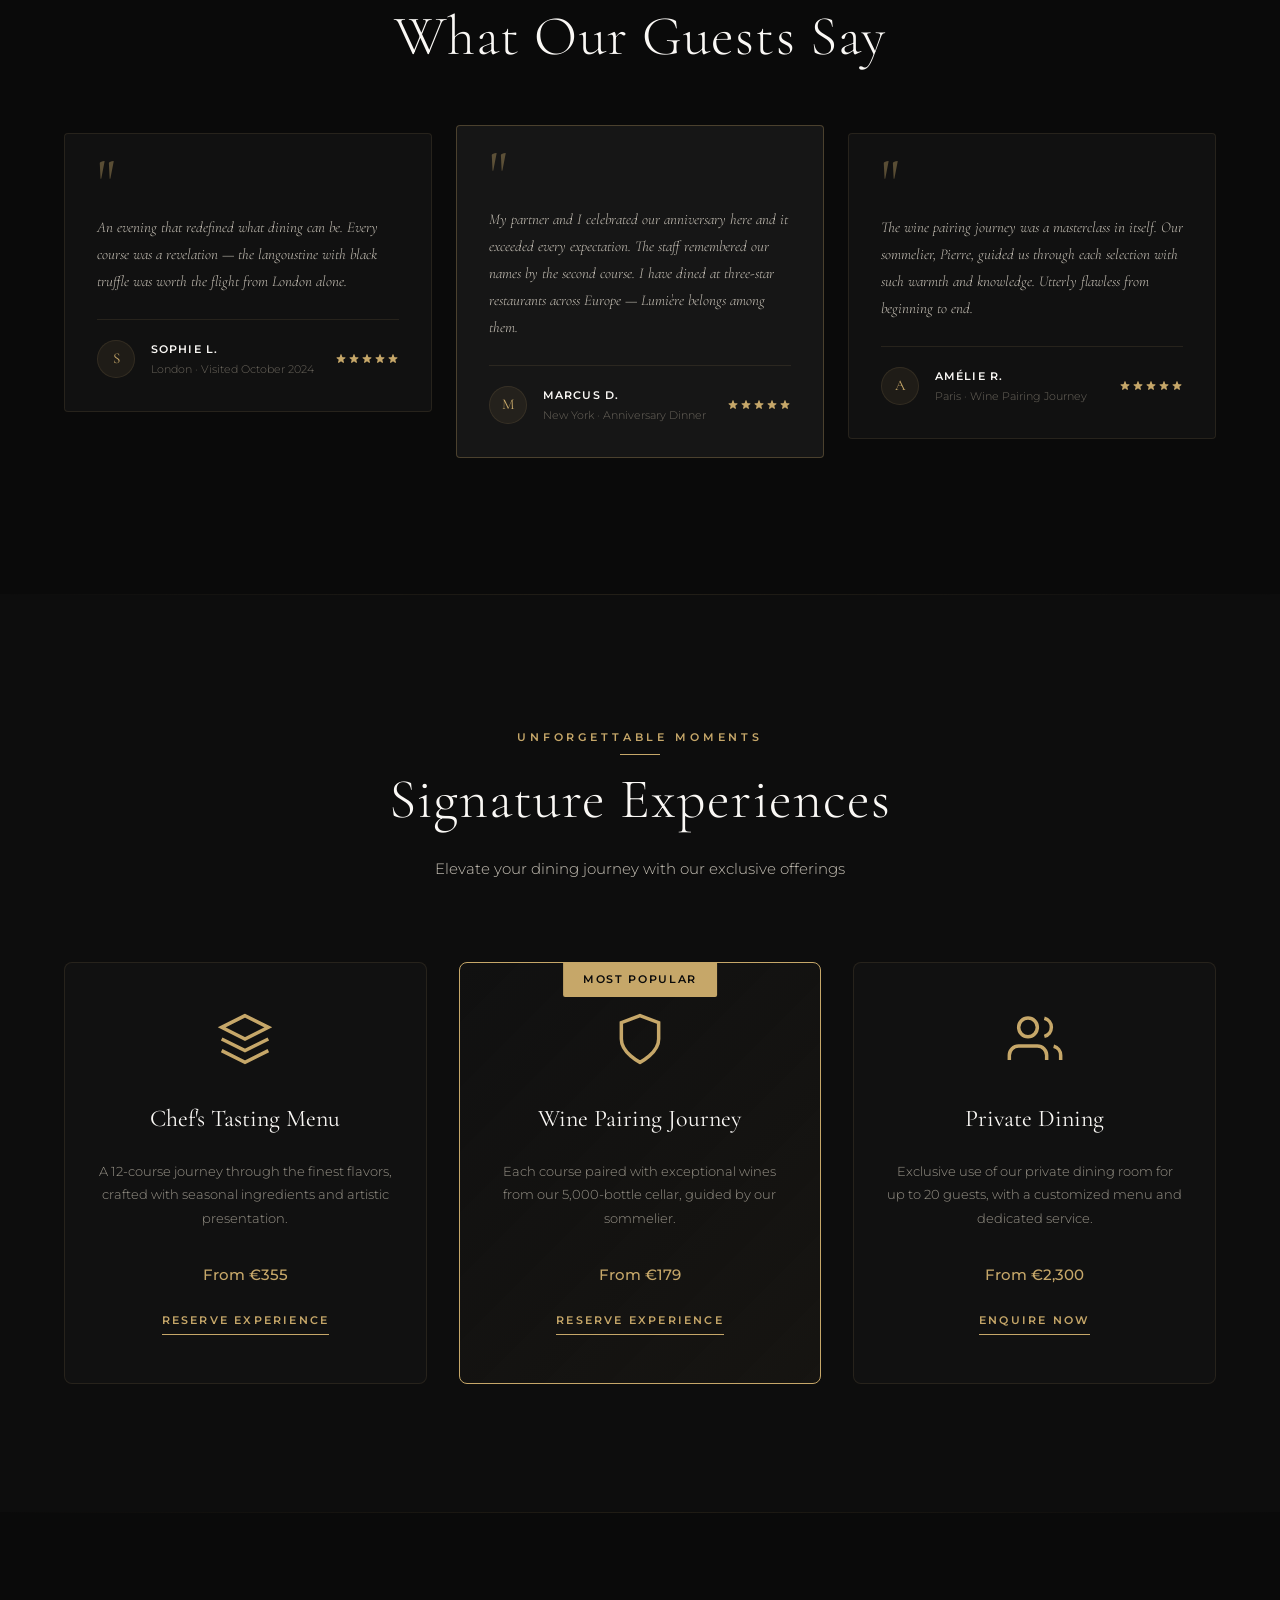
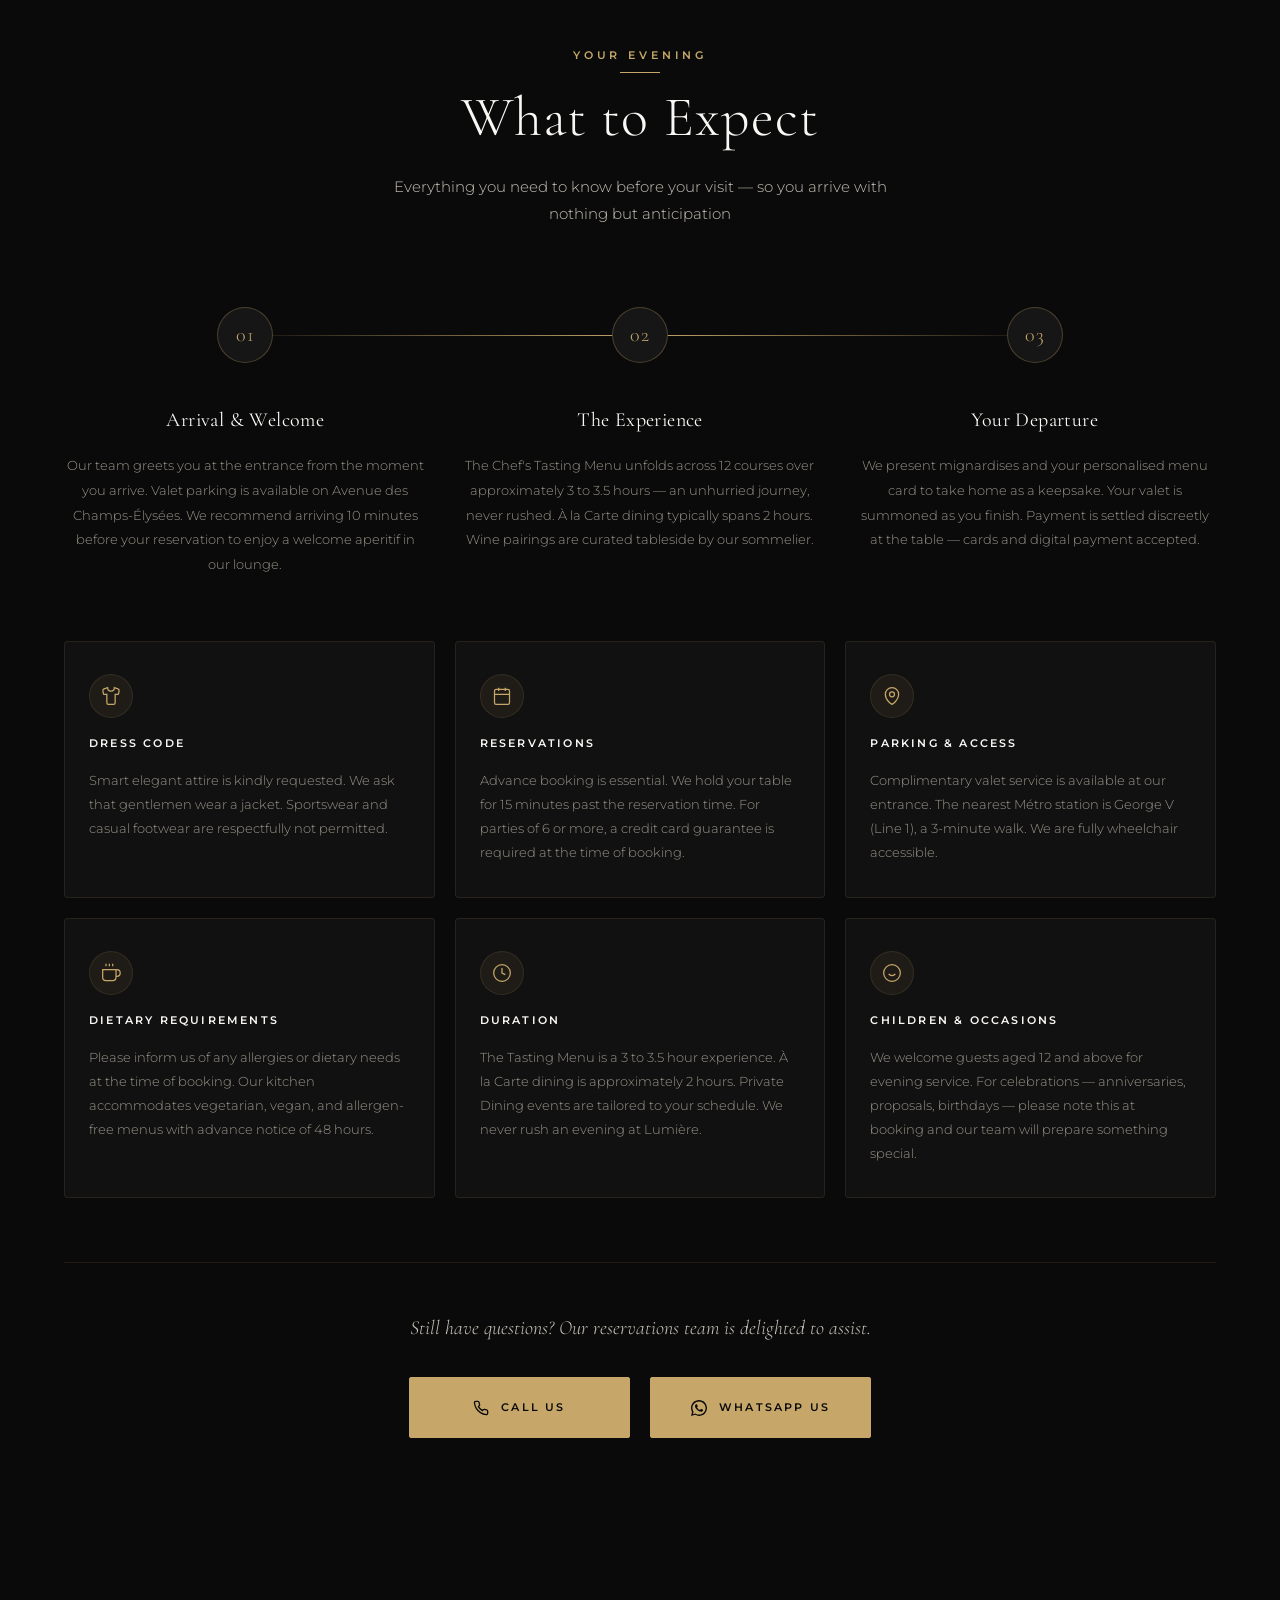
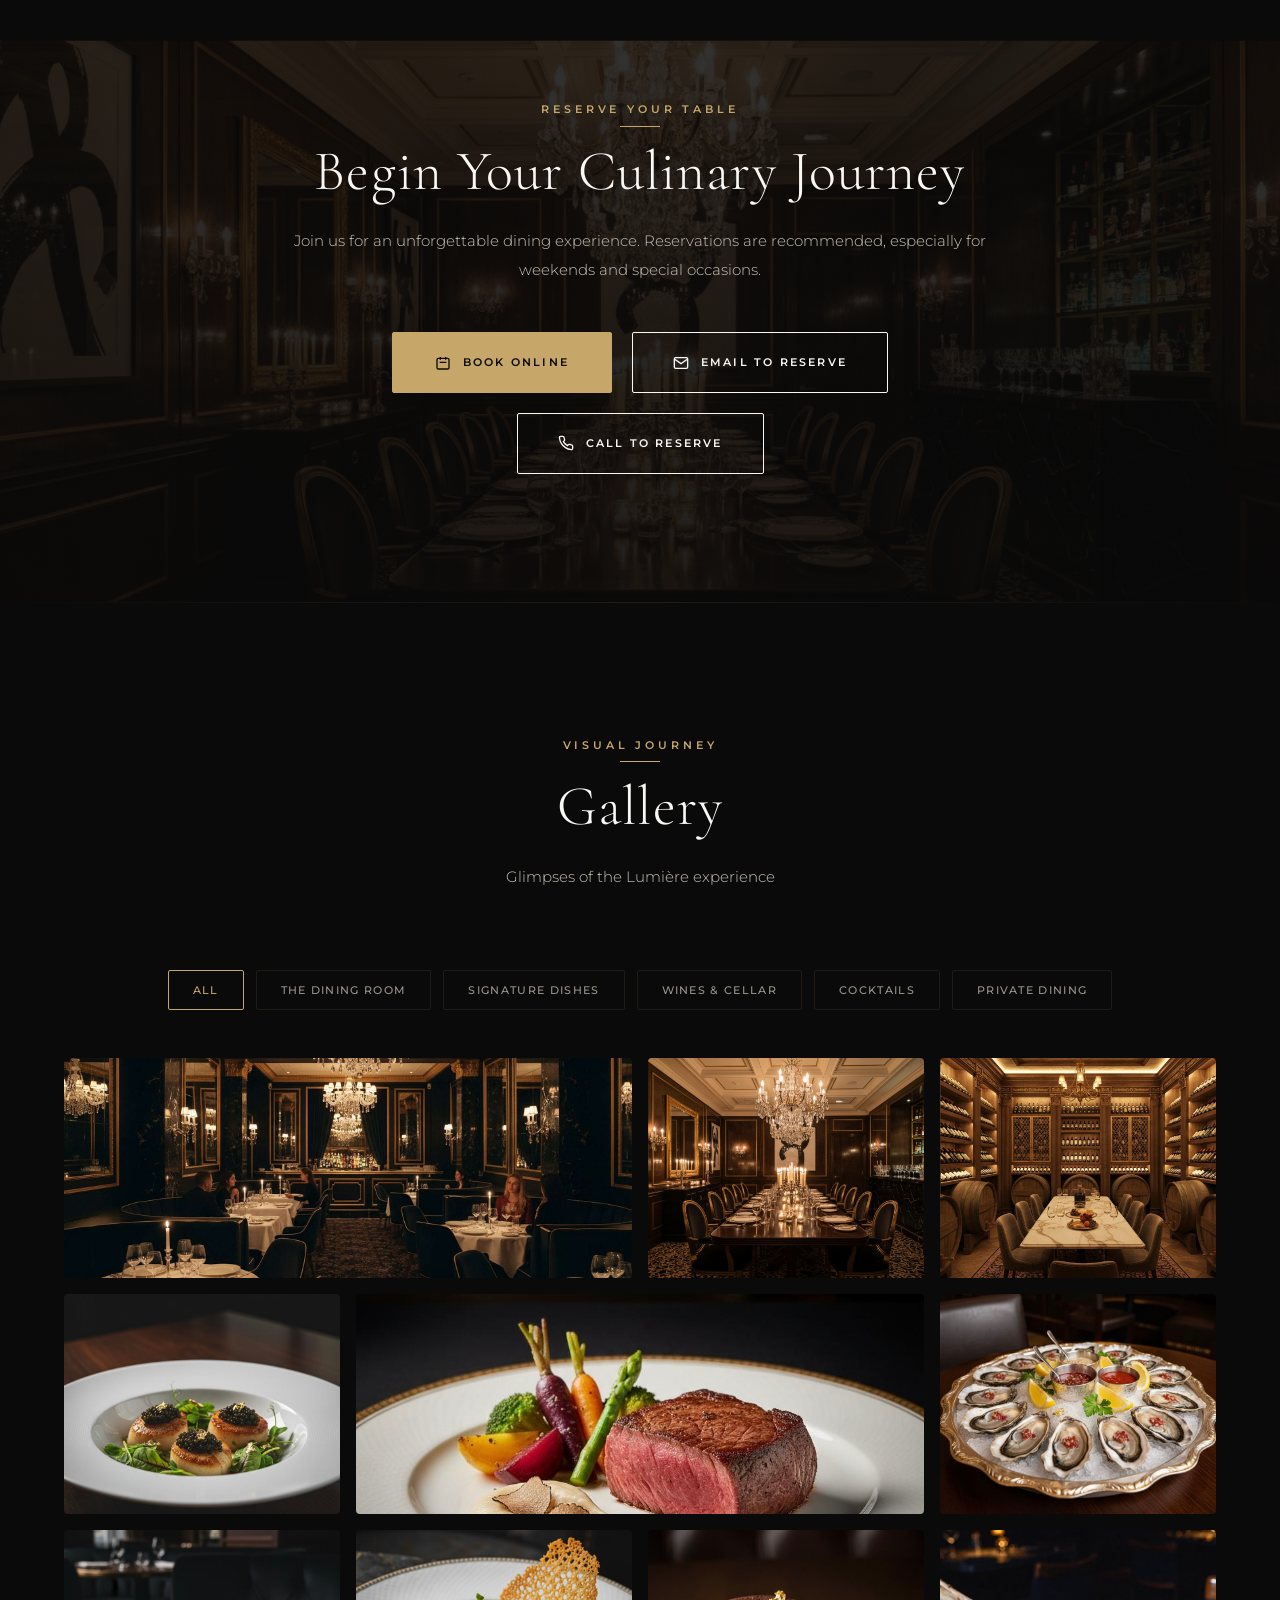
==== commit 94e48c4b: "Add files via upload" ====
--- a/index.html
+++ b/index.html
@@ -387,8 +387,8 @@
                 <p class="section-subtitle">Discover a symphony of flavors crafted with passion</p>
                 <div class="season-indicator">
                     <span class="season-dot"></span>
-                    <span class="season-text">Current Season — <strong>Spring 2026</strong></span>
-                    <span class="season-updated">Menu updated March 2026</span>
+                    <span class="season-text">Current Season — <strong id="seasonName">Spring 2026</strong></span>
+                    <span class="season-updated" id="seasonUpdated">Menu updated March 2026</span>
                 </div>
             </div>
             
@@ -1522,7 +1522,7 @@
                     </div>
                     <div class="private-event-detail-sep"></div>
                     <div class="private-event-detail">
-                        <span class="private-event-detail-value">From $2,500</span>
+                        <span class="private-event-detail-value">From €2,500</span>
                         <span class="private-event-detail-label">Exclusive Hire</span>
                     </div>
                 </div>
--- a/style.css
+++ b/style.css
@@ -138,13 +138,15 @@
     color: var(--color-bg-primary);
 }
 
-/* Custom Scrollbar */
-::-webkit-scrollbar {
-    width: 8px;
+/* Custom Scrollbar — always visible, thin gold thumb on transparent track.
+   macOS may still auto-hide on trackpad scroll based on user OS setting,
+   but mouse-wheel users and Windows users see it constantly. */
+   ::-webkit-scrollbar {
+    width: 4px;
 }
 
 ::-webkit-scrollbar-track {
-    background: var(--color-bg-secondary);
+    background: transparent;
 }
 
 ::-webkit-scrollbar-thumb {
@@ -154,6 +156,12 @@
 
 ::-webkit-scrollbar-thumb:hover {
     background: var(--color-gold);
+}
+
+/* Firefox — uses scrollbar-color property */
+html {
+    scrollbar-width: thin;
+    scrollbar-color: var(--color-gold-dark) transparent;
 }
 
 img {
@@ -2038,13 +2046,20 @@
         letter-spacing: 0.2em;
         text-transform: uppercase;
         cursor: pointer;
-        transition: all 0.3s ease;
+        transition: background 0.3s ease, border-color 0.3s ease, color 0.2s ease;
     }
 
     .menu-show-all:hover,
     .menu-show-all.is-active {
         background: var(--color-gold-muted);
         border-color: var(--color-gold);
+    }
+
+    /* Fade the text out briefly during a state change so the wording swap
+       isn't a jarring snap. JS toggles .is-fading just long enough to
+       cover the text replacement. */
+    .menu-show-all.is-fading {
+        color: transparent;
     }
 }
 
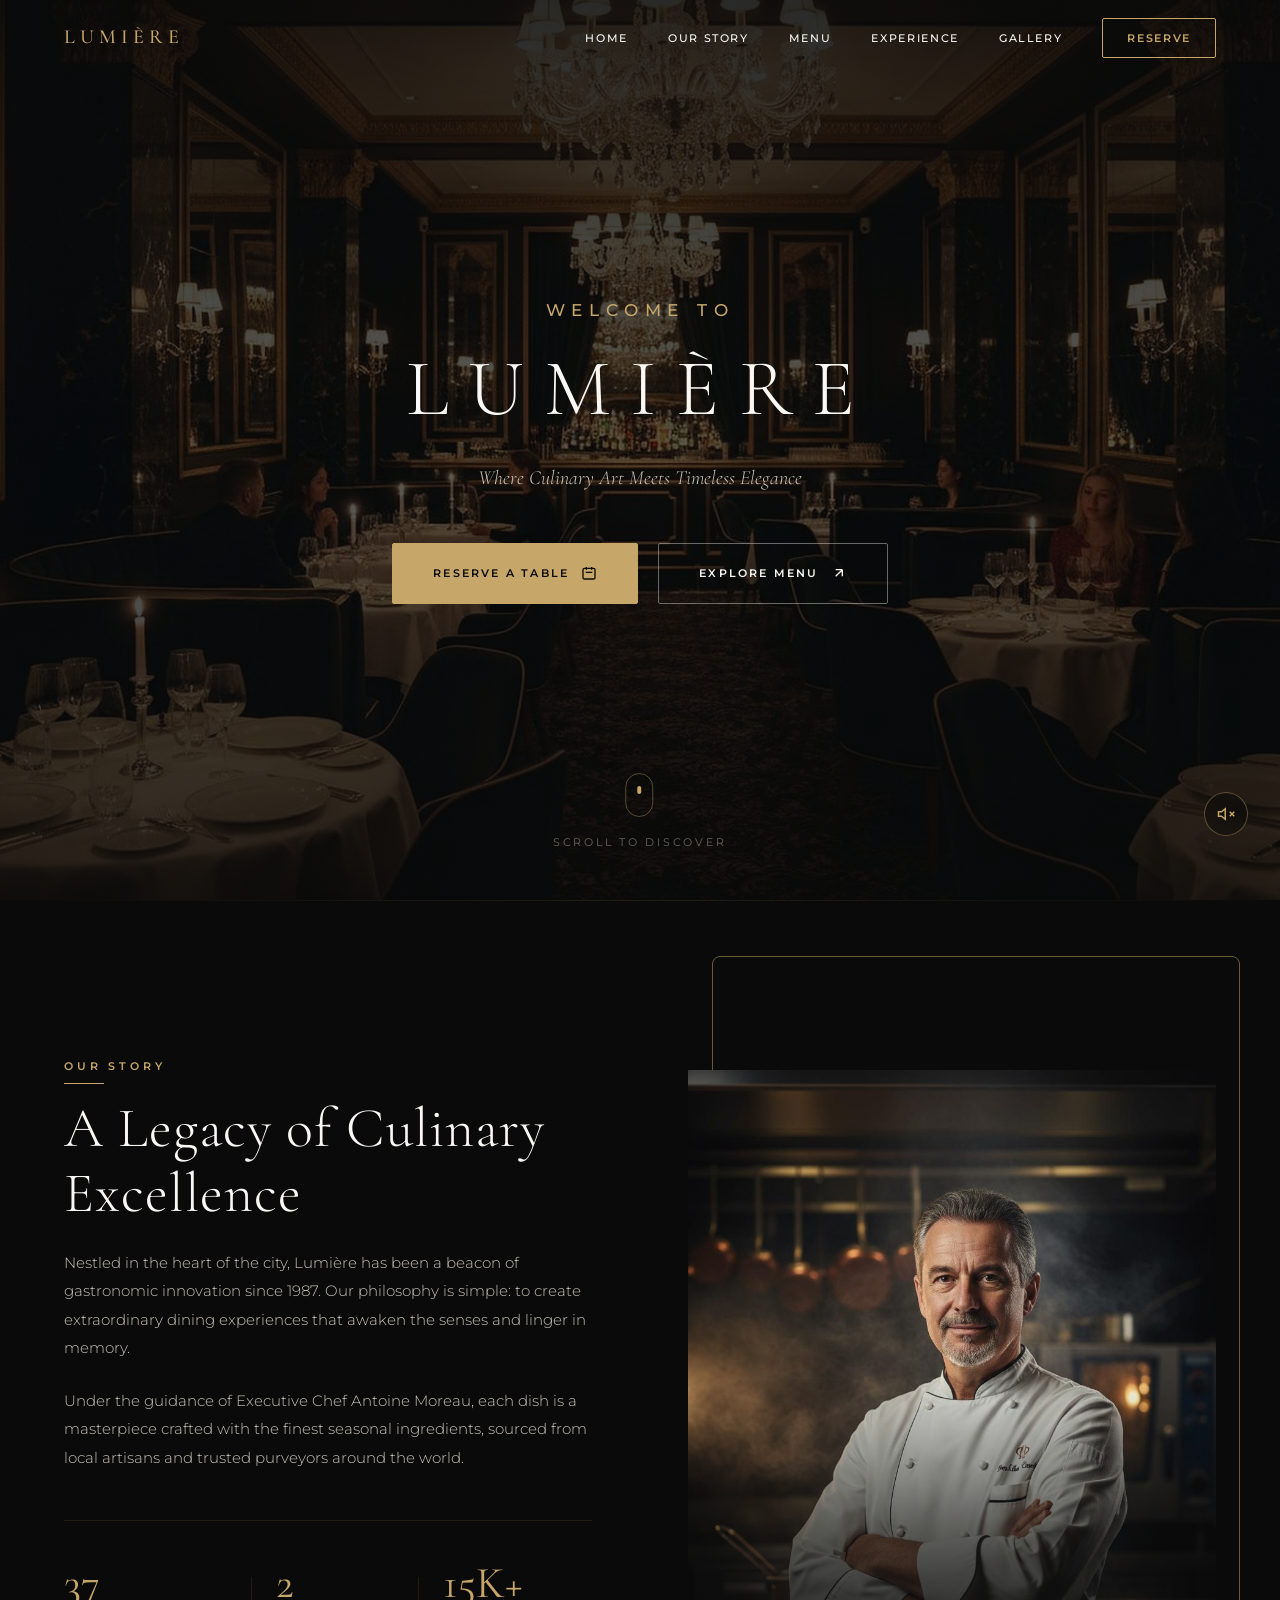
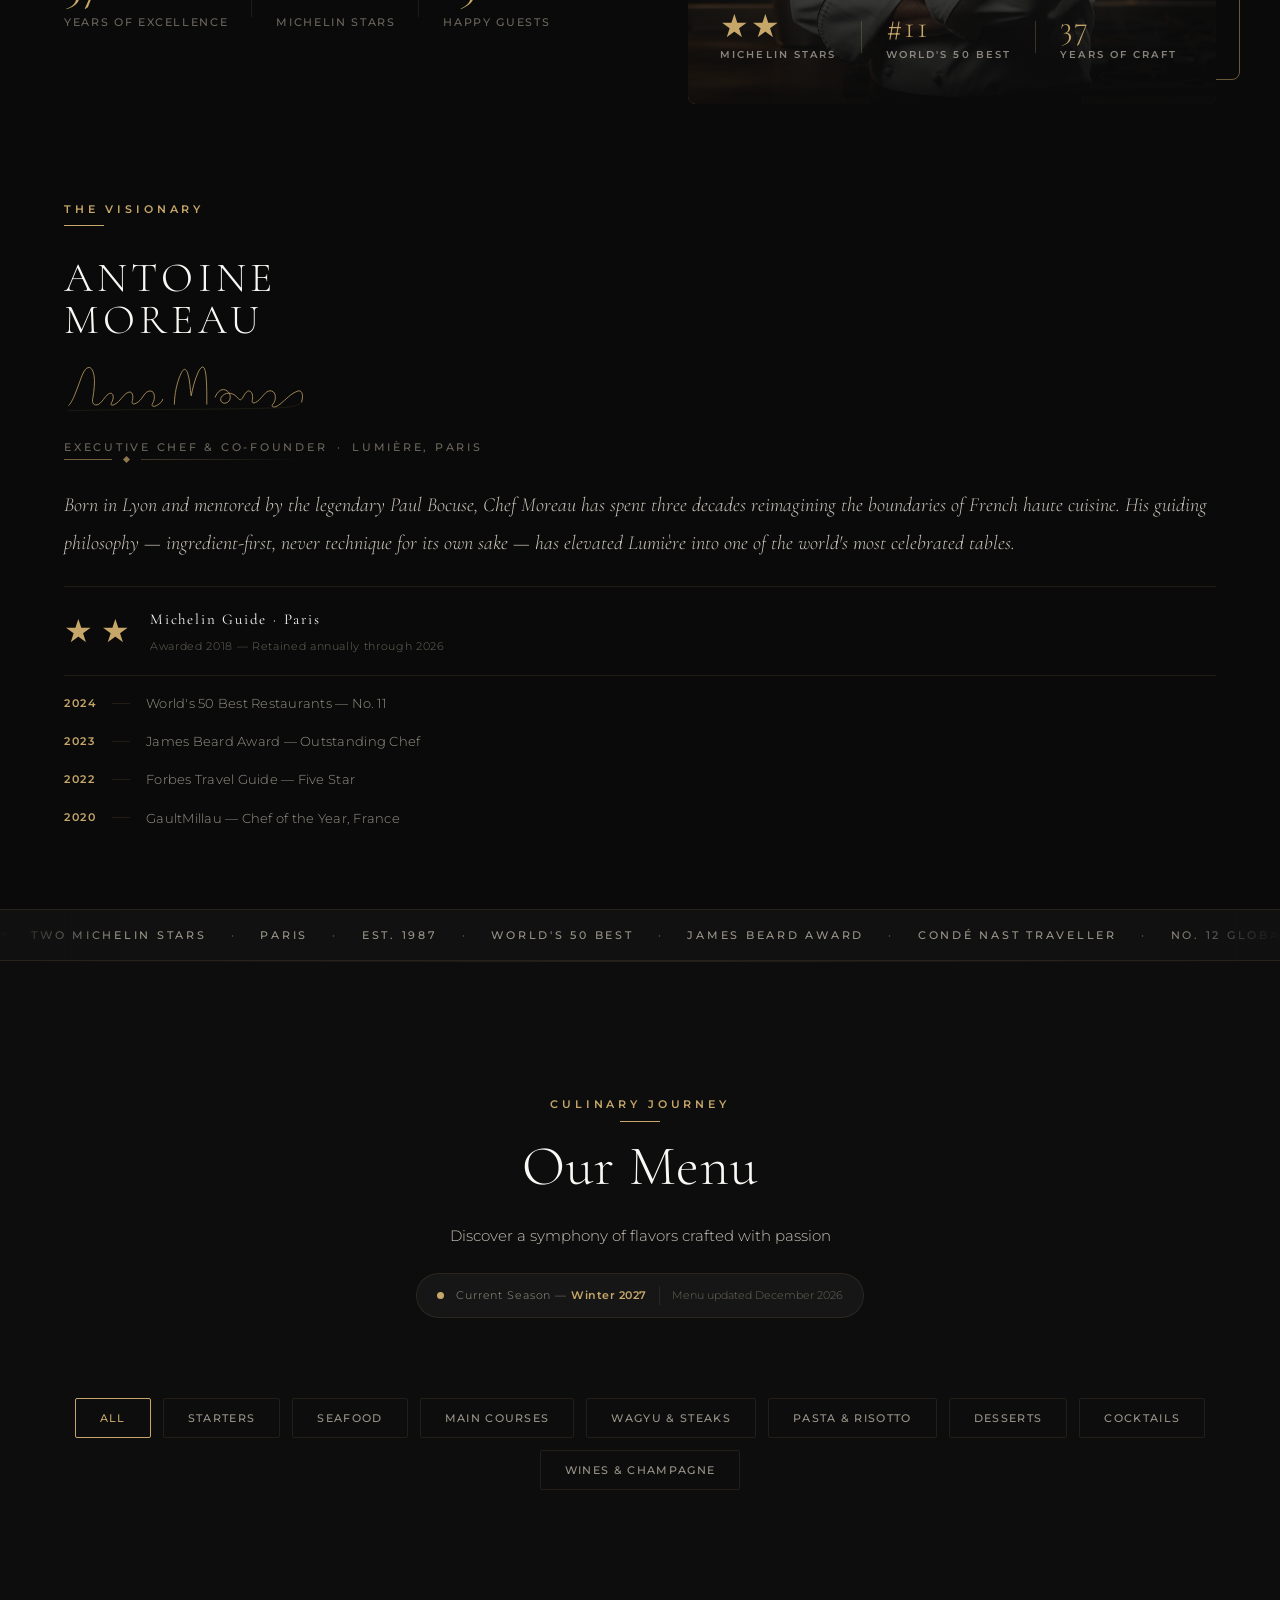
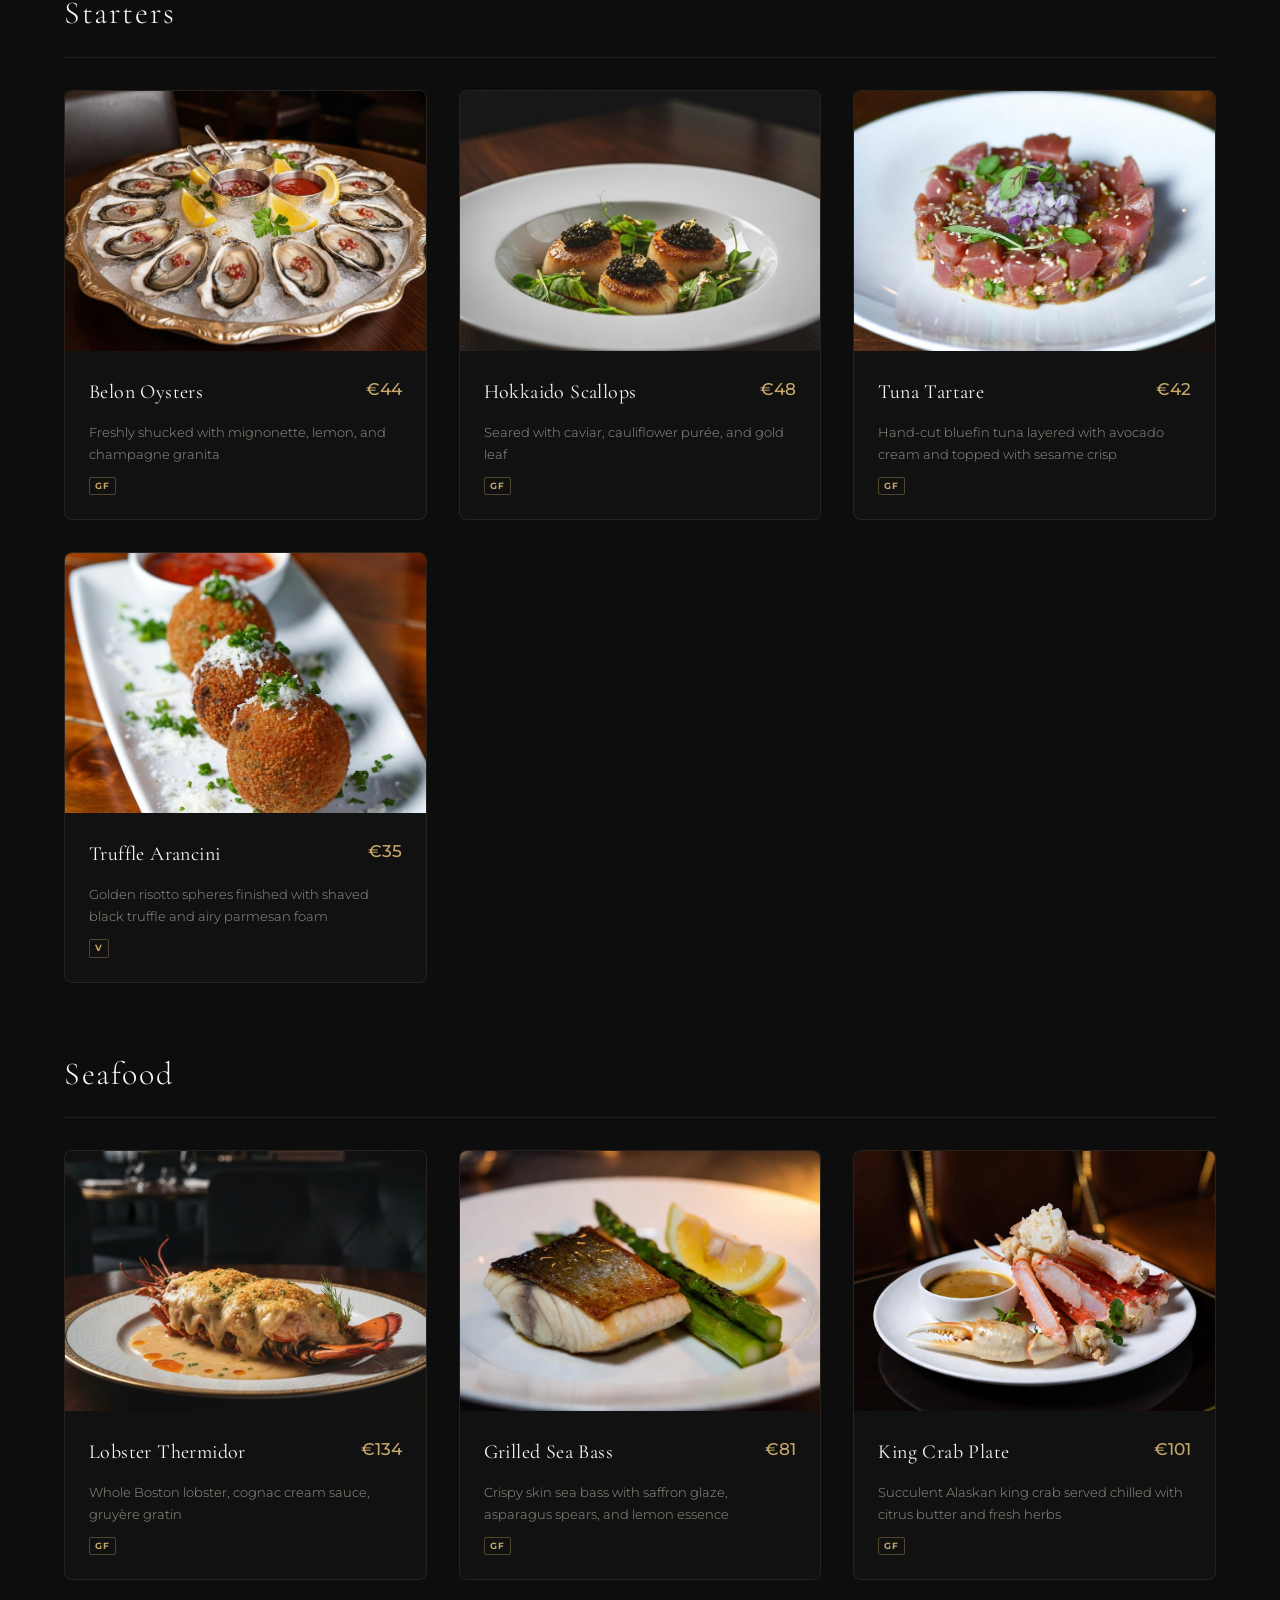
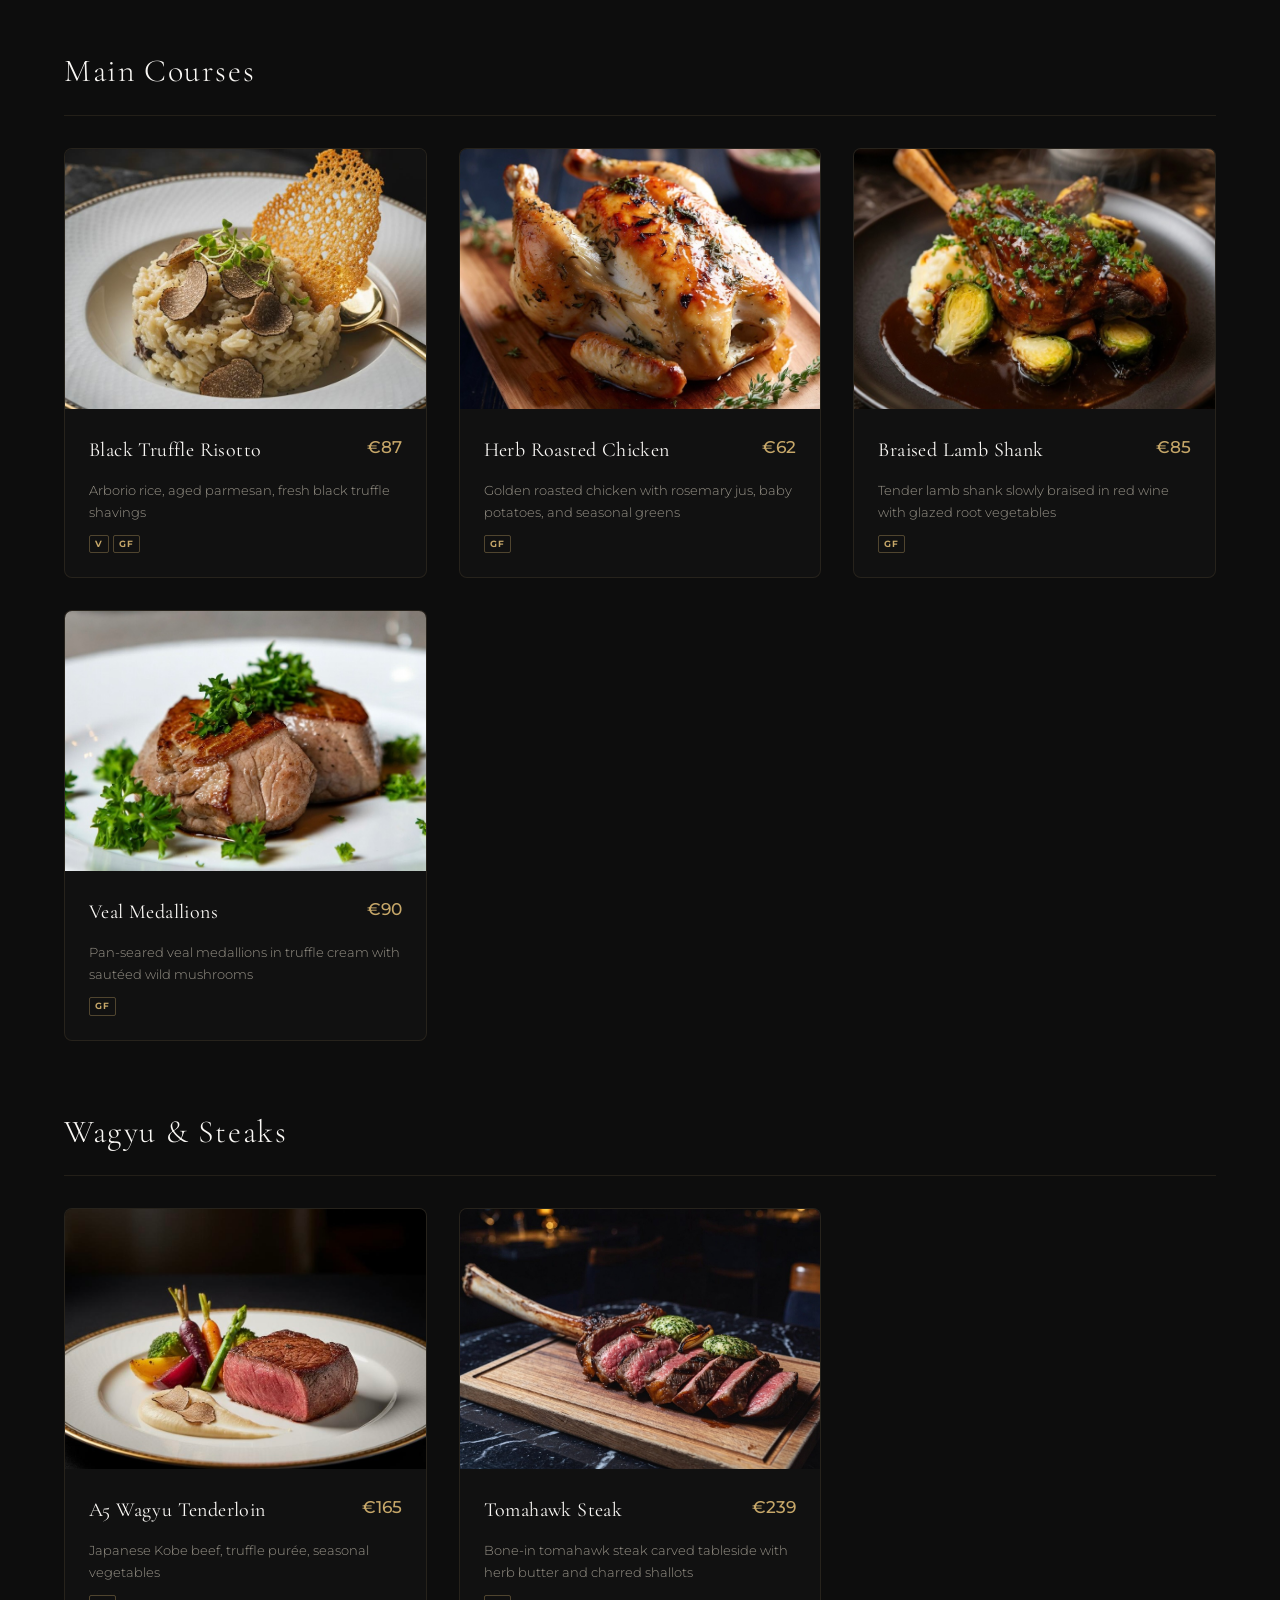
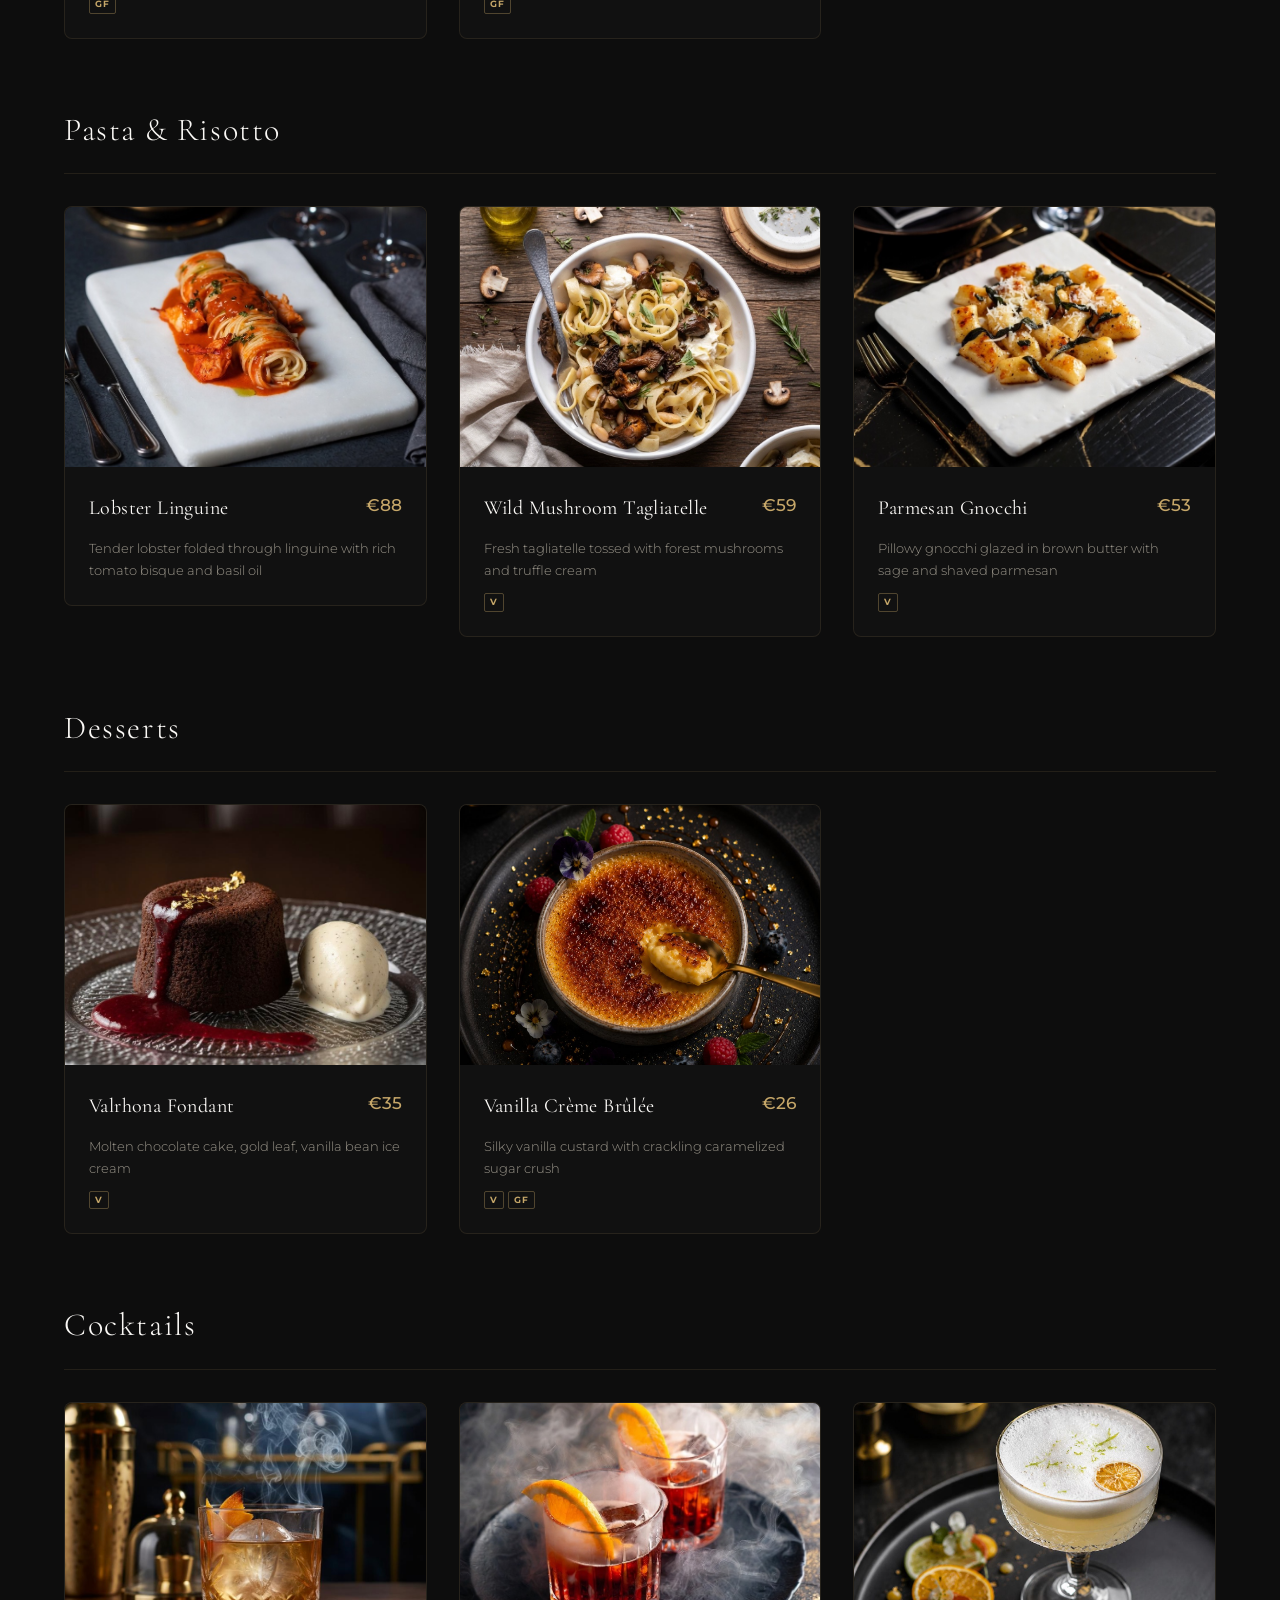
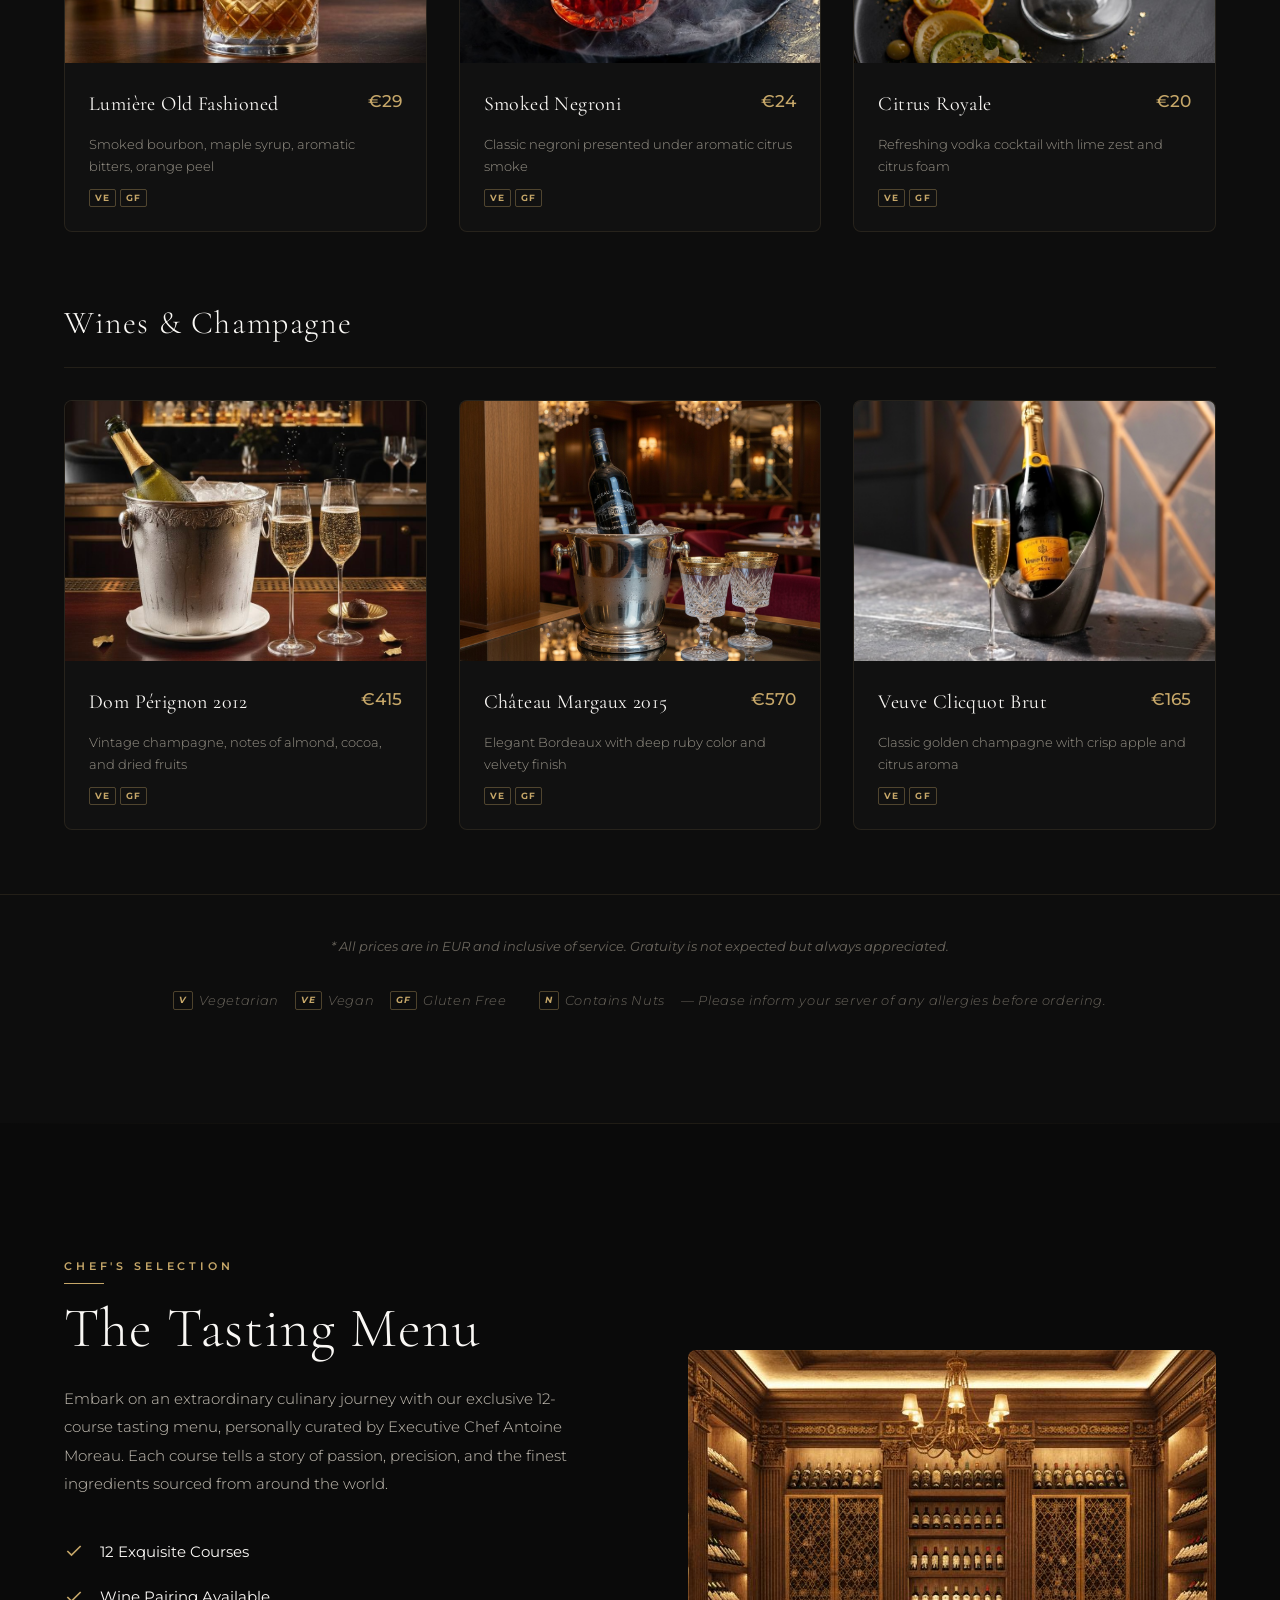
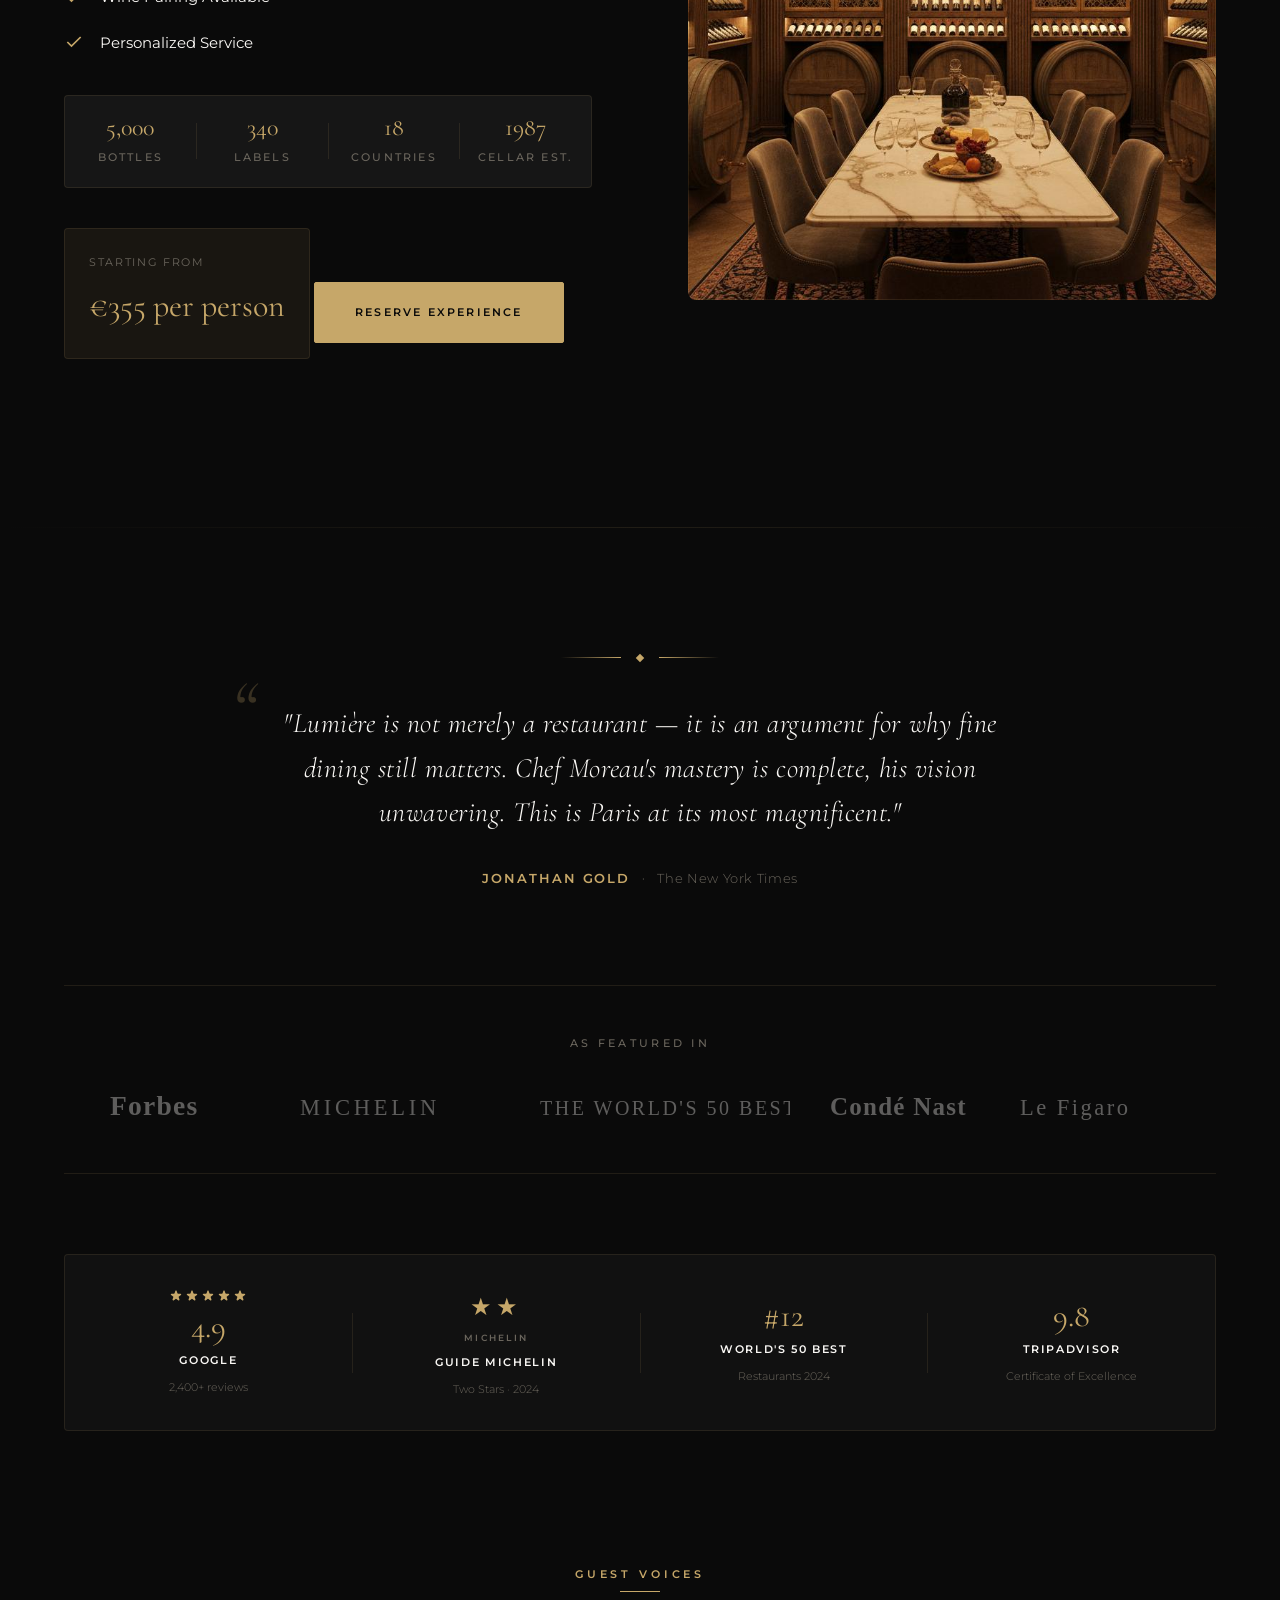
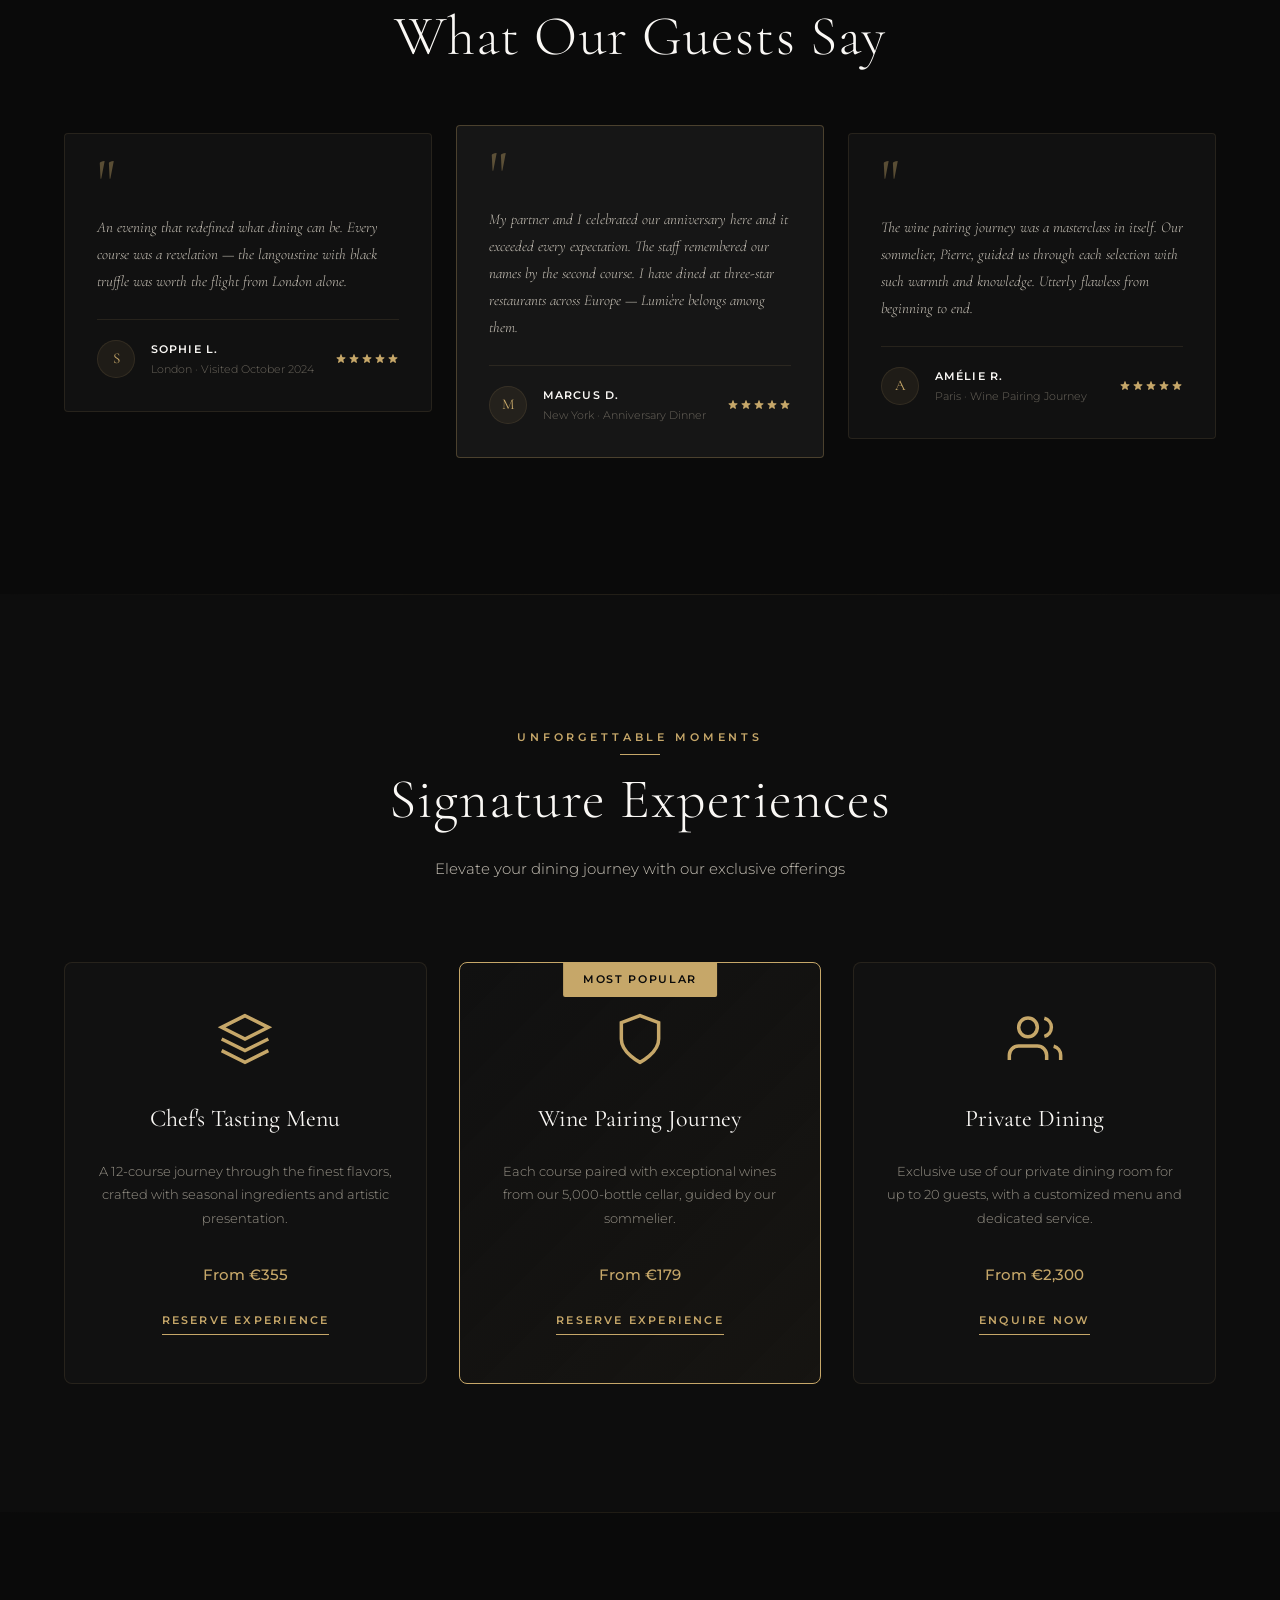
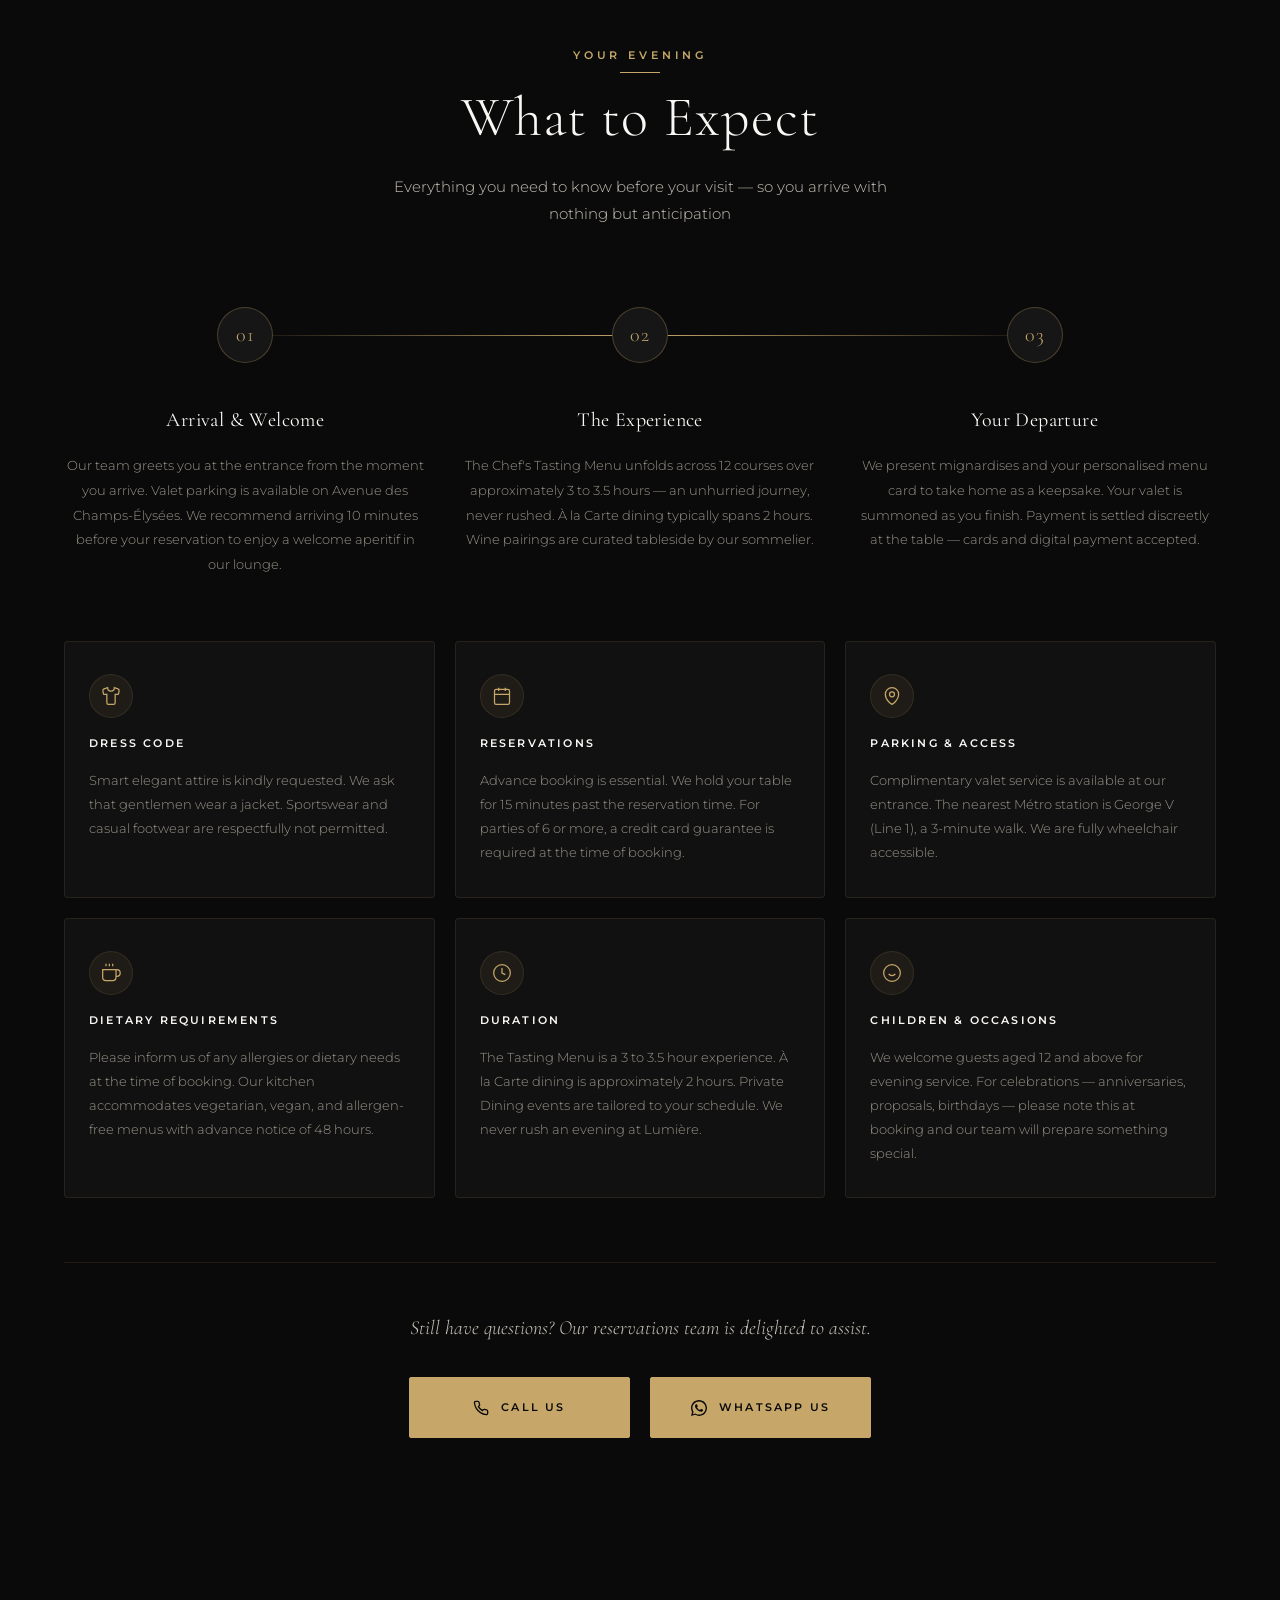
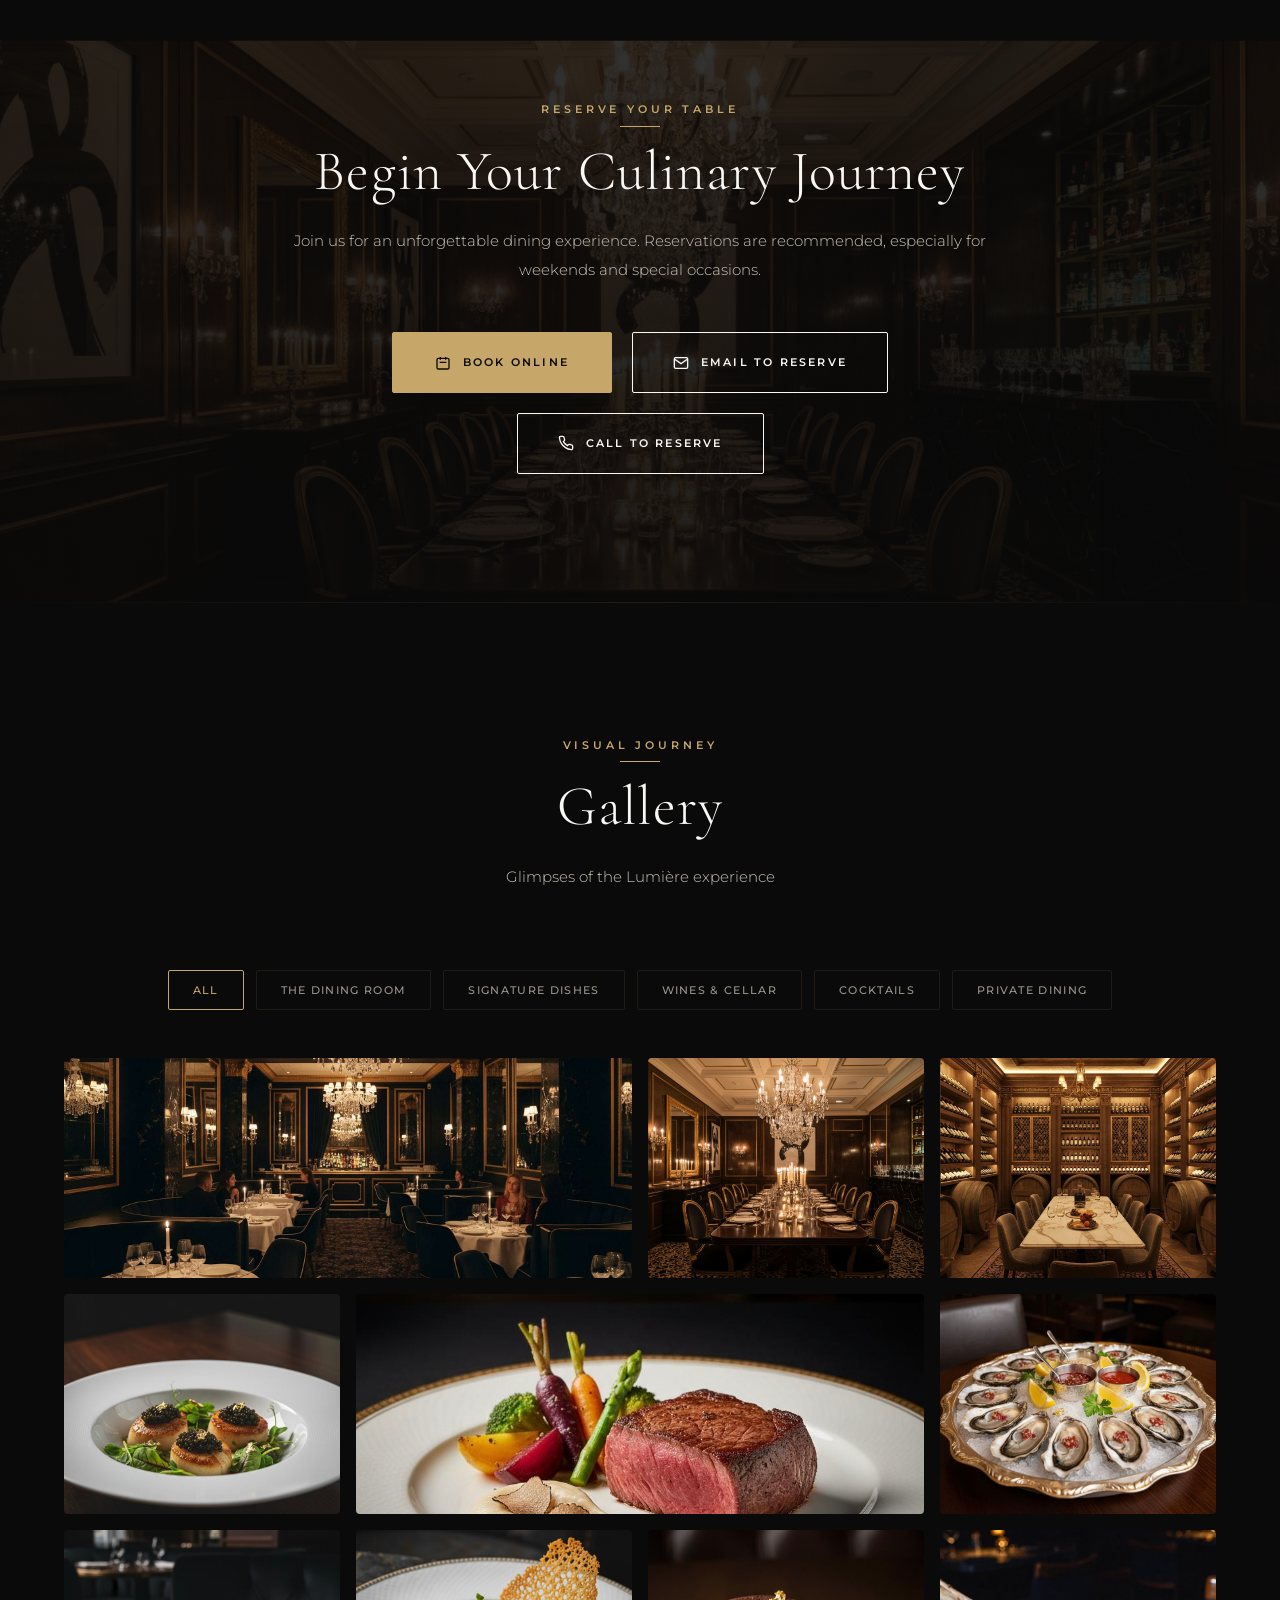
==== commit 37e618f5: "Add files via upload" ====
--- a/index.html
+++ b/index.html
@@ -942,7 +942,7 @@
                         <span class="price-label">Starting from</span>
                         <span class="price-value">€355 per person</span>
                     </div>
-                    <a href="reservation.html" class="magnetic-btn">
+                    <a href="reservation.html?experience=tasting#booking" class="magnetic-btn">
                         <span>Reserve Experience</span>
                     </a>
                 </div>
@@ -1294,7 +1294,7 @@
                         </svg>
                         <span>Call Us</span>
                     </a>
-                    <a href="https://wa.me/0000000000?text=Hello%2C%20I%20have%20a%20question%20about%20dining%20at%20Lumi%C3%A8re." target="_blank" rel="noopener" class="magnetic-btn secondary">
+                    <a href="https://wa.me/0000000000?text=Hello%2C%20I%20have%20a%20question%20about%20dining%20at%20Lumi%C3%A8re." target="_blank" rel="noopener noreferrer" class="magnetic-btn secondary">
                         <svg viewBox="0 0 24 24" fill="currentColor" style="width:16px;height:16px;">
                             <path d="M17.472 14.382c-.297-.149-1.758-.867-2.03-.967-.273-.099-.471-.148-.67.15-.197.297-.767.966-.94 1.164-.173.199-.347.223-.644.075-.297-.15-1.255-.463-2.39-1.475-.883-.788-1.48-1.761-1.653-2.059-.173-.297-.018-.458.13-.606.134-.133.298-.347.446-.52.149-.174.198-.298.298-.497.099-.198.05-.371-.025-.52-.075-.149-.669-1.612-.916-2.207-.242-.579-.487-.5-.669-.51-.173-.008-.371-.01-.57-.01-.198 0-.52.074-.792.372-.272.297-1.04 1.016-1.04 2.479 0 1.462 1.065 2.875 1.213 3.074.149.198 2.096 3.2 5.077 4.487.709.306 1.262.489 1.694.625.712.227 1.36.195 1.871.118.571-.085 1.758-.719 2.006-1.413.248-.694.248-1.289.173-1.413-.074-.124-.272-.198-.57-.347z"/><path d="M12 0C5.373 0 0 5.373 0 12c0 2.124.558 4.118 1.533 5.845L.057 23.882l6.19-1.622A11.945 11.945 0 0 0 12 24c6.627 0 12-5.373 12-12S18.627 0 12 0zm0 21.894a9.877 9.877 0 0 1-5.031-1.375l-.361-.214-3.735.979.997-3.648-.235-.374A9.86 9.86 0 0 1 2.106 12C2.106 6.57 6.57 2.106 12 2.106c5.43 0 9.894 4.464 9.894 9.894 0 5.43-4.464 9.894-9.894 9.894z"/>
                         </svg>
@@ -1512,7 +1512,7 @@
                 <p class="private-event-text">Private dining for up to 20 guests. A dedicated team, a bespoke menu, and a room that transforms any occasion into a story worth telling.</p>
                 <div class="private-event-details">
                     <div class="private-event-detail">
-                        <span class="private-event-detail-value">20</span>
+                        <span class="private-event-detail-value">24</span>
                         <span class="private-event-detail-label">Guests Maximum</span>
                     </div>
                     <div class="private-event-detail-sep"></div>
@@ -1563,7 +1563,7 @@
                         <span class="contact-info-label">Address</span>
                         <span class="contact-info-value">42 Avenue des Champs-Élysées</span>
                         <span class="contact-info-value">Paris, France 75008</span>
-                        <a href="https://maps.google.com/?q=42+Avenue+des+Champs-Élysées+Paris" target="_blank" rel="noopener" class="contact-info-link">
+                        <a href="https://maps.google.com/?q=42+Avenue+des+Champs-Élysées+Paris" target="_blank" rel="noopener noreferrer" class="contact-info-link">
                             Get Directions
                             <svg viewBox="0 0 24 24" fill="none" stroke="currentColor" stroke-width="2">
                                 <path d="M7 17L17 7M17 7H7M17 7v10"/>
@@ -1634,7 +1634,7 @@
                         </div>
                     </a>
 
-                    <a href="https://wa.me/0000000000?text=Hello%2C%20I%20would%20like%20to%20make%20a%20reservation%20at%20Lumi%C3%A8re." target="_blank" rel="noopener" class="contact-channel-btn contact-channel-btn--whatsapp">
+                    <a href="https://wa.me/0000000000?text=Hello%2C%20I%20would%20like%20to%20make%20a%20reservation%20at%20Lumi%C3%A8re." target="_blank" rel="noopener noreferrer" class="contact-channel-btn contact-channel-btn--whatsapp">
                         <div class="channel-icon channel-icon--whatsapp">
                             <svg viewBox="0 0 24 24" fill="currentColor">
                                 <path d="M17.472 14.382c-.297-.149-1.758-.867-2.03-.967-.273-.099-.471-.148-.67.15-.197.297-.767.966-.94 1.164-.173.199-.347.223-.644.075-.297-.15-1.255-.463-2.39-1.475-.883-.788-1.48-1.761-1.653-2.059-.173-.297-.018-.458.13-.606.134-.133.298-.347.446-.52.149-.174.198-.298.298-.497.099-.198.05-.371-.025-.52-.075-.149-.669-1.612-.916-2.207-.242-.579-.487-.5-.669-.51-.173-.008-.371-.01-.57-.01-.198 0-.52.074-.792.372-.272.297-1.04 1.016-1.04 2.479 0 1.462 1.065 2.875 1.213 3.074.149.198 2.096 3.2 5.077 4.487.709.306 1.262.489 1.694.625.712.227 1.36.195 1.871.118.571-.085 1.758-.719 2.006-1.413.248-.694.248-1.289.173-1.413-.074-.124-.272-.198-.57-.347z"/>
@@ -1698,19 +1698,19 @@
                     <h3 class="footer-logo">Lumière</h3>
                     <p class="footer-tagline">Where Culinary Art Meets Timeless Elegance</p>
                     <div class="footer-social">
-                        <a href="https://www.instagram.com" class="social-link" aria-label="Instagram">
+                        <a href="https://www.instagram.com" class="social-link" aria-label="Instagram" target="_blank" rel="noopener noreferrer">
                             <svg viewBox="0 0 24 24" fill="none" stroke="currentColor" stroke-width="2">
                                 <rect x="2" y="2" width="20" height="20" rx="5" ry="5"/>
                                 <path d="M16 11.37A4 4 0 1 1 12.63 8 4 4 0 0 1 16 11.37z"/>
                                 <line x1="17.5" y1="6.5" x2="17.51" y2="6.5"/>
                             </svg>
                         </a>
-                        <a href="https://www.facebook.com" class="social-link" aria-label="Facebook">
+                        <a href="https://www.facebook.com" class="social-link" aria-label="Facebook" target="_blank" rel="noopener noreferrer">
                             <svg viewBox="0 0 24 24" fill="none" stroke="currentColor" stroke-width="2">
                                 <path d="M18 2h-3a5 5 0 0 0-5 5v3H7v4h3v8h4v-8h3l1-4h-4V7a1 1 0 0 1 1-1h3z"/>
                             </svg>
                         </a>
-                        <a href="https://www.x.com" class="social-link" aria-label="X">
+                        <a href="https://www.x.com" class="social-link" aria-label="X" target="_blank" rel="noopener noreferrer">
                             <svg viewBox="0 0 24 24" fill="currentColor">
                                 <path d="M18.244 2.25h3.308l-7.227 8.26 8.502 11.24H16.17l-5.214-6.817L4.99 21.75H1.68l7.73-8.835L1.254 2.25H8.08l4.713 6.231zm-1.161 17.52h1.833L7.084 4.126H5.117z"/>
                             </svg>
@@ -1755,7 +1755,7 @@
                             </a>
                         </li>
                         <li>
-                            <a href="https://wa.me/0000000000?text=Hello%2C%20I%20would%20like%20to%20enquire%20about%20a%20reservation%20at%20Lumi%C3%A8re." target="_blank" rel="noopener">
+                            <a href="https://wa.me/0000000000?text=Hello%2C%20I%20would%20like%20to%20enquire%20about%20a%20reservation%20at%20Lumi%C3%A8re." target="_blank" rel="noopener noreferrer">
                                 <svg viewBox="0 0 24 24" fill="currentColor" style="color:#25D366;">
                                     <path d="M17.472 14.382c-.297-.149-1.758-.867-2.03-.967-.273-.099-.471-.148-.67.15-.197.297-.767.966-.94 1.164-.173.199-.347.223-.644.075-.297-.15-1.255-.463-2.39-1.475-.883-.788-1.48-1.761-1.653-2.059-.173-.297-.018-.458.13-.606.134-.133.298-.347.446-.52.149-.174.198-.298.298-.497.099-.198.05-.371-.025-.52-.075-.149-.669-1.612-.916-2.207-.242-.579-.487-.5-.669-.51-.173-.008-.371-.01-.57-.01-.198 0-.52.074-.792.372-.272.297-1.04 1.016-1.04 2.479 0 1.462 1.065 2.875 1.213 3.074.149.198 2.096 3.2 5.077 4.487.709.306 1.262.489 1.694.625.712.227 1.36.195 1.871.118.571-.085 1.758-.719 2.006-1.413.248-.694.248-1.289.173-1.413-.074-.124-.272-.198-.57-.347z"/><path d="M12 0C5.373 0 0 5.373 0 12c0 2.124.558 4.118 1.533 5.845L.057 23.882l6.19-1.622A11.945 11.945 0 0 0 12 24c6.627 0 12-5.373 12-12S18.627 0 12 0zm0 21.894a9.877 9.877 0 0 1-5.031-1.375l-.361-.214-3.735.979.997-3.648-.235-.374A9.86 9.86 0 0 1 2.106 12C2.106 6.57 6.57 2.106 12 2.106c5.43 0 9.894 4.464 9.894 9.894 0 5.43-4.464 9.894-9.894 9.894z"/>
                                 </svg>
--- a/style.css
+++ b/style.css
@@ -164,6 +164,20 @@
     scrollbar-color: var(--color-gold-dark) transparent;
 }
 
+/* Scroll-lock applied when the mobile menu (or any overlay) is open.
+   Uses touch-action + overflow:hidden instead of position:fixed to avoid
+   the layout-reflow blink on iOS WebKit. */
+body.is-scroll-locked {
+    overflow: hidden;
+    touch-action: none;
+    -webkit-overflow-scrolling: auto;
+    overscroll-behavior: contain;
+}
+
+html.is-scroll-locked {
+    overflow: hidden;
+}
+
 img {
     max-width: 100%;
     height: auto;
@@ -526,6 +540,9 @@
         gap: var(--space-8);
         transform: translateX(100%);
         transition: transform 0.8s cubic-bezier(0.77, 0, 0.175, 1);
+        will-change: transform;
+        -webkit-backface-visibility: hidden;
+        backface-visibility: hidden;
         z-index: var(--z-fixed);
         overflow-y: auto;
     }
@@ -764,25 +781,37 @@
     }
 }
 
-/* Secondary ghost style */
-.hero-cta-secondary {
+/* Secondary ghost style — selectors include .magnetic-btn for higher
+specificity, since .magnetic-btn's base rules appear later in the file
+and would otherwise win on the shared element. */
+.magnetic-btn.hero-cta-secondary {
     background: transparent;
     color: var(--color-text-primary);
     border-color: rgba(250, 248, 245, 0.4);
 }
 
-.hero-cta-secondary::before {
-    background: rgba(250, 248, 245, 0.08);
-}
-
-.hero-cta-secondary:hover {
-    color: var(--color-text-primary);
-    border-color: rgba(250, 248, 245, 0.8);
-}
-
-.hero-cta-secondary:hover span,
-.hero-cta-secondary:hover svg {
-    color: var(--color-text-primary);
+.magnetic-btn.hero-cta-secondary::before {
+    background: var(--color-text-primary);
+}
+
+.magnetic-btn.hero-cta-secondary:hover {
+    color: var(--color-bg-primary);
+    border-color: var(--color-text-primary);
+}
+
+.magnetic-btn.hero-cta-secondary:hover span,
+.magnetic-btn.hero-cta-secondary:hover svg {
+    color: var(--color-bg-primary);
+}
+
+/* Touch devices: suppress the hover color shift on Explore Menu CTA */
+@media (hover: none), (pointer: coarse) {
+    .magnetic-btn.hero-cta-secondary:hover,
+    .magnetic-btn.hero-cta-secondary:hover span,
+    .magnetic-btn.hero-cta-secondary:hover svg {
+        color: var(--color-text-primary) !important;
+        border-color: rgba(250, 248, 245, 0.4) !important;
+    }
 }
 
 @media (max-width: 480px) {
@@ -969,6 +998,179 @@
     width: 16px;
     height: 16px;
     transition: transform 0.3s ease, color 0.4s ease;
+}
+
+/* Touch devices: suppress hover animations (they can't complete before
+navigation) and provide quick scale-down tap feedback instead. */
+/* Touch devices: suppress hover animations (they can't complete before
+navigation) and provide quick scale-down tap feedback instead. */
+@media (hover: none), (pointer: coarse) {
+    /* Suppress hover-related visual changes on touch — keep base look */
+    .magnetic-btn:hover::before {
+        transform: scaleX(0) !important;
+    }
+    .magnetic-btn:hover svg {
+        transform: none !important;
+        color: var(--color-bg-primary) !important;
+    }
+    .magnetic-btn:hover,
+    .magnetic-btn:hover span {
+        color: var(--color-bg-primary) !important;
+    }
+    /* Secondary variants have white text by default — restore correctly */
+    .magnetic-btn.secondary:hover,
+    .magnetic-btn.secondary:hover span,
+    .magnetic-btn.secondary:hover svg,
+    .hero-cta-secondary:hover,
+    .hero-cta-secondary:hover span,
+    .hero-cta-secondary:hover svg {
+        color: var(--color-text-primary) !important;
+    }
+
+    /* Tap feedback scale-down on interactive elements. Uses both :active
+    (for browsers that honor it) and .is-tapping (a JS-driven fallback
+    for iOS Safari, which doesn't always fire :active on quick taps). */
+    .magnetic-btn:active,
+    .magnetic-btn.is-tapping {
+        transform: scale(0.97) !important;
+        transition: transform 0.1s ease !important;
+    }
+    .menu-show-all:active,
+    .menu-show-all.is-tapping,
+    .experience-card:active,
+    .experience-card.is-tapping {
+        transform: scale(0.95) !important;
+        transition: transform 0.1s ease !important;
+    }
+    /* Sticky-reserve uses translateX(-50%) for centering — must preserve it */
+    .sticky-reserve.visible:active,
+    .sticky-reserve.visible.is-tapping {
+        transform: translateX(-50%) translateY(0) scale(0.95) !important;
+        transition: transform 0.1s ease !important;
+    }
+
+    /* ── Reservation / modify / cancel / confirm flow buttons ──
+       Two scale tiers:
+         • 0.97 — primary CTAs with the gold sliding-fill effect
+         • 0.95 — smaller / secondary / ghost buttons             */
+
+    /* Suppress sliding-fill hover on primary CTAs (lingers after nav on touch) */
+    .btn-next:hover::before,
+    .btn-submit-modify:hover::before,
+    .btn-yes:hover::before {
+        transform: scaleX(0) !important;
+    }
+    .btn-next:hover,
+    .btn-next:hover span,
+    .btn-next:hover svg,
+    .btn-submit-modify:hover,
+    .btn-submit-modify:hover span,
+    .btn-submit-modify:hover svg,
+    .btn-yes:hover,
+    .btn-yes:hover span,
+    .btn-yes:hover svg {
+        color: var(--color-bg-primary) !important;
+        transform: none !important;
+    }
+
+    /* Suppress SVG arrow-translate on back / cancel-modify hover */
+    .btn-back:hover,
+    .btn-back:hover svg {
+        color: var(--color-text-tertiary) !important;
+    }
+    .btn-back:hover svg {
+        transform: none !important;
+    }
+    .btn-cancel-modify:hover {
+        color: var(--color-text-tertiary) !important;
+    }
+
+    /* Tap feedback — primary CTAs */
+    .btn-next:active,
+    .btn-next.is-tapping,
+    .btn-submit-modify:active,
+    .btn-submit-modify.is-tapping,
+    .btn-yes:active,
+    .btn-yes.is-tapping {
+        transform: scale(0.97) !important;
+        transition: transform 0.1s ease !important;
+    }
+
+    /* Tap feedback — secondary / smaller buttons */
+    .btn-back:active,
+    .btn-back.is-tapping,
+    .btn-cancel-modify:active,
+    .btn-cancel-modify.is-tapping,
+    .btn-cancel-confirm:active,
+    .btn-cancel-confirm.is-tapping,
+    .btn-keep:active,
+    .btn-keep.is-tapping,
+    .btn-retry:active,
+    .btn-retry.is-tapping,
+    .btn-no:active,
+    .btn-no.is-tapping,
+    .success-btn:active,
+    .success-btn.is-tapping,
+    .post-btn:active,
+    .post-btn.is-tapping,
+    .party-btn:active,
+    .party-btn.is-tapping,
+    .error-btn-primary:active,
+    .error-btn-primary.is-tapping,
+    .error-btn-ghost:active,
+    .error-btn-ghost.is-tapping,
+    .nav-cta:active,
+    .nav-cta.is-tapping,
+    .experience-option:active,
+    .experience-option.is-tapping {
+        transform: scale(0.95) !important;
+        transition: transform 0.1s ease !important;
+    }
+
+    /* Suppress hover sliding-fill on .nav-cta (lingers after nav on touch) */
+    .nav-cta:hover::before {
+        transform: scaleX(0) !important;
+    }
+    .nav-cta:hover {
+        color: var(--color-text-primary) !important;
+    }
+
+    /* Kill the translateY lift + gold glow on .experience-option for touch —
+       hover state lingers after tap, and the selected state already gives
+       the right visual feedback. */
+    .experience-option:hover,
+    .experience-option.selected:hover {
+        transform: none !important;
+        border-color: var(--color-border) !important;
+        box-shadow: none !important;
+    }
+    .experience-option:hover::before {
+        opacity: 0 !important;
+    }
+    /* But keep the selected state looking selected, even mid-hover */
+    .experience-option.selected:hover {
+        border-color: var(--color-gold) !important;
+    }
+    .experience-option.selected:hover::before {
+        opacity: 1 !important;
+    }
+}
+
+/* ─────────────────────────────────────────────────────────────
+   iOS / Android zoom-on-focus fix
+   Mobile Safari zooms into any input whose computed font-size
+   is < 16px. The reservation flow uses --text-base (15px) and
+   --text-sm (13px) on inputs — both trigger zoom. Force 16px
+   on small viewports to suppress it.
+   ───────────────────────────────────────────────────────────── */
+@media (max-width: 768px) {
+    .form-input,
+    .form-select,
+    .form-textarea,
+    .country-search-input,
+    .phone-number-input {
+        font-size: 16px !important;
+    }
 }
 
 /* ========================================
@@ -2540,6 +2742,7 @@
 .rating-item {
     flex: 1;
     min-width: 140px;
+    height: 100%;
     display: flex;
     flex-direction: column;
     align-items: center;
@@ -3138,16 +3341,19 @@
     transition: opacity 0.4s ease;
 }
 
-.experience-card:hover,
-.experience-card.reveal.active:hover,
-a.experience-card.reveal.active:hover {
-    transform: translateY(-8px) !important;
-    border-color: var(--color-border-hover);
-    box-shadow: 0 20px 60px rgba(0, 0, 0, 0.5), 0 0 0 1px rgba(198, 167, 105, 0.15);
-}
-
-.experience-card:hover::before {
-    opacity: 1;
+/* Hover lift + glow — cursor devices only */
+@media (hover: hover) and (pointer: fine) {
+    .experience-card:hover,
+    .experience-card.reveal.active:hover,
+    a.experience-card.reveal.active:hover {
+        transform: translateY(-8px) !important;
+        border-color: var(--color-border-hover);
+        box-shadow: 0 20px 60px rgba(0, 0, 0, 0.5), 0 0 0 1px rgba(198, 167, 105, 0.15);
+    }
+
+    .experience-card:hover::before {
+        opacity: 1;
+    }
 }
 
 .experience-card.featured {
@@ -3161,14 +3367,6 @@
     color: inherit;
     cursor: pointer;
 }
-
-/* Mobile tap animation */
-@media (pointer: coarse) {
-    a.experience-card:active {
-        transform: translateY(-8px);
-        border-color: var(--color-border-hover);
-        box-shadow: 0 20px 60px rgba(0, 0, 0, 0.5), 0 0 0 1px rgba(198, 167, 105, 0.15);}
-    }
 
 .experience-badge {
     position: absolute;
@@ -5204,6 +5402,8 @@
     padding: var(--space-5);
     width: 340px;
     user-select: none;
+    -webkit-user-select: none;
+    touch-action: manipulation;
 }
 
 /* Desktop: dropdown positioning (panel in <body>, fixed via JS) */
@@ -5299,7 +5499,7 @@
     color: var(--color-gold);
 }
 
-.date-picker-nav:disabled {
+.date-picker-nav.is-disabled {
     opacity: 0.3;
     cursor: not-allowed;
 }
